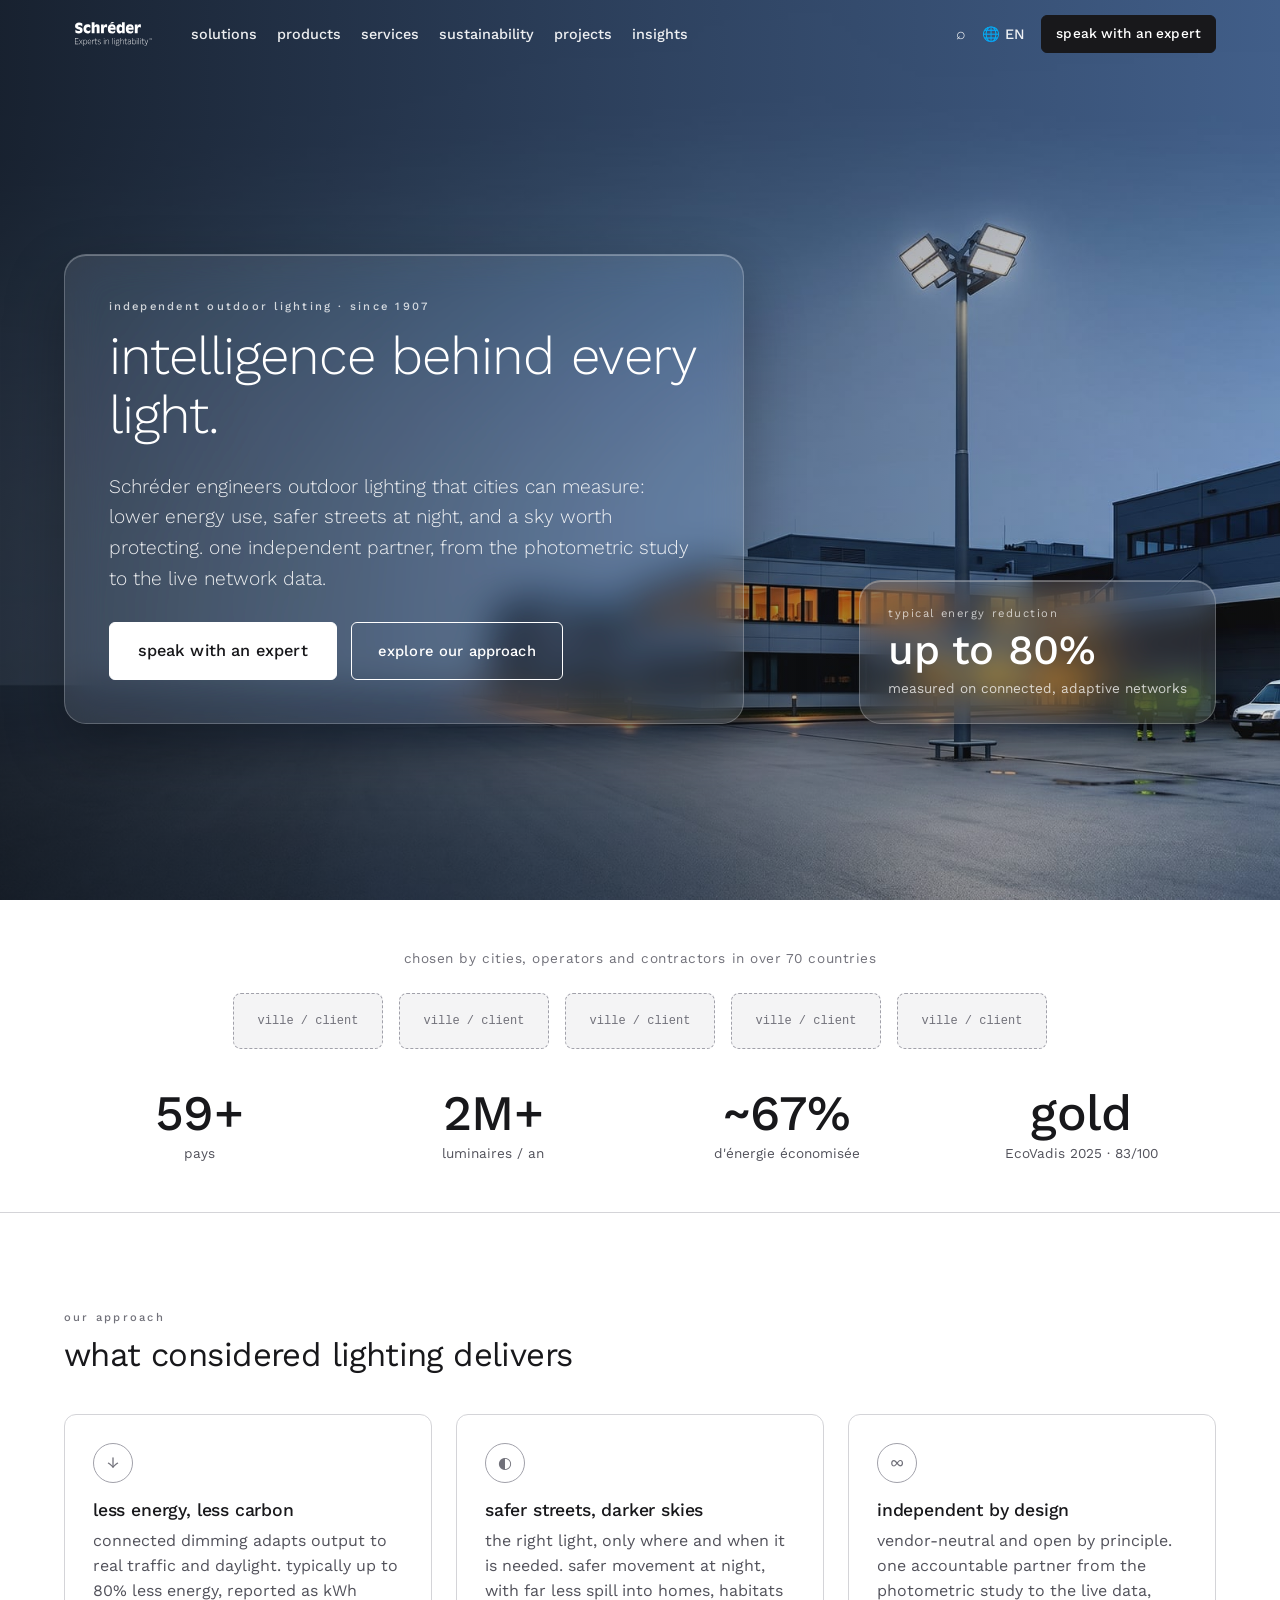
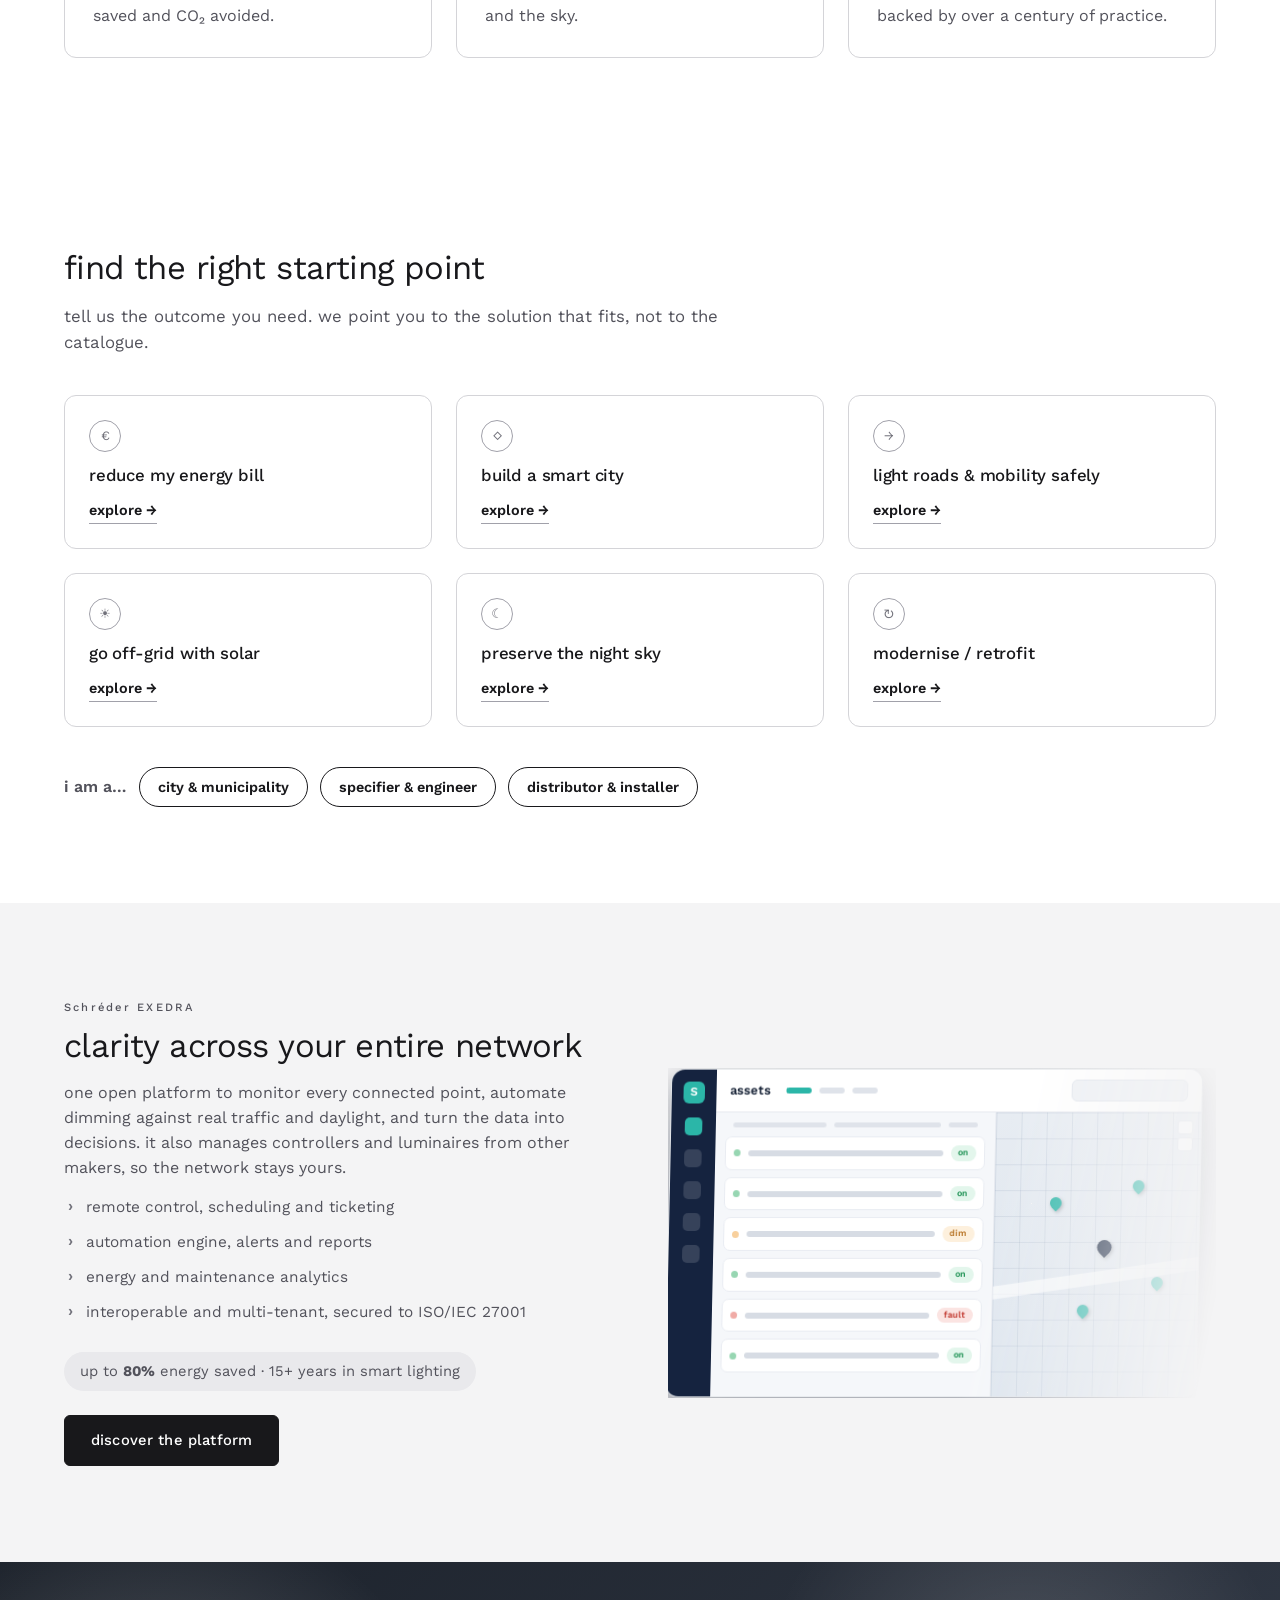
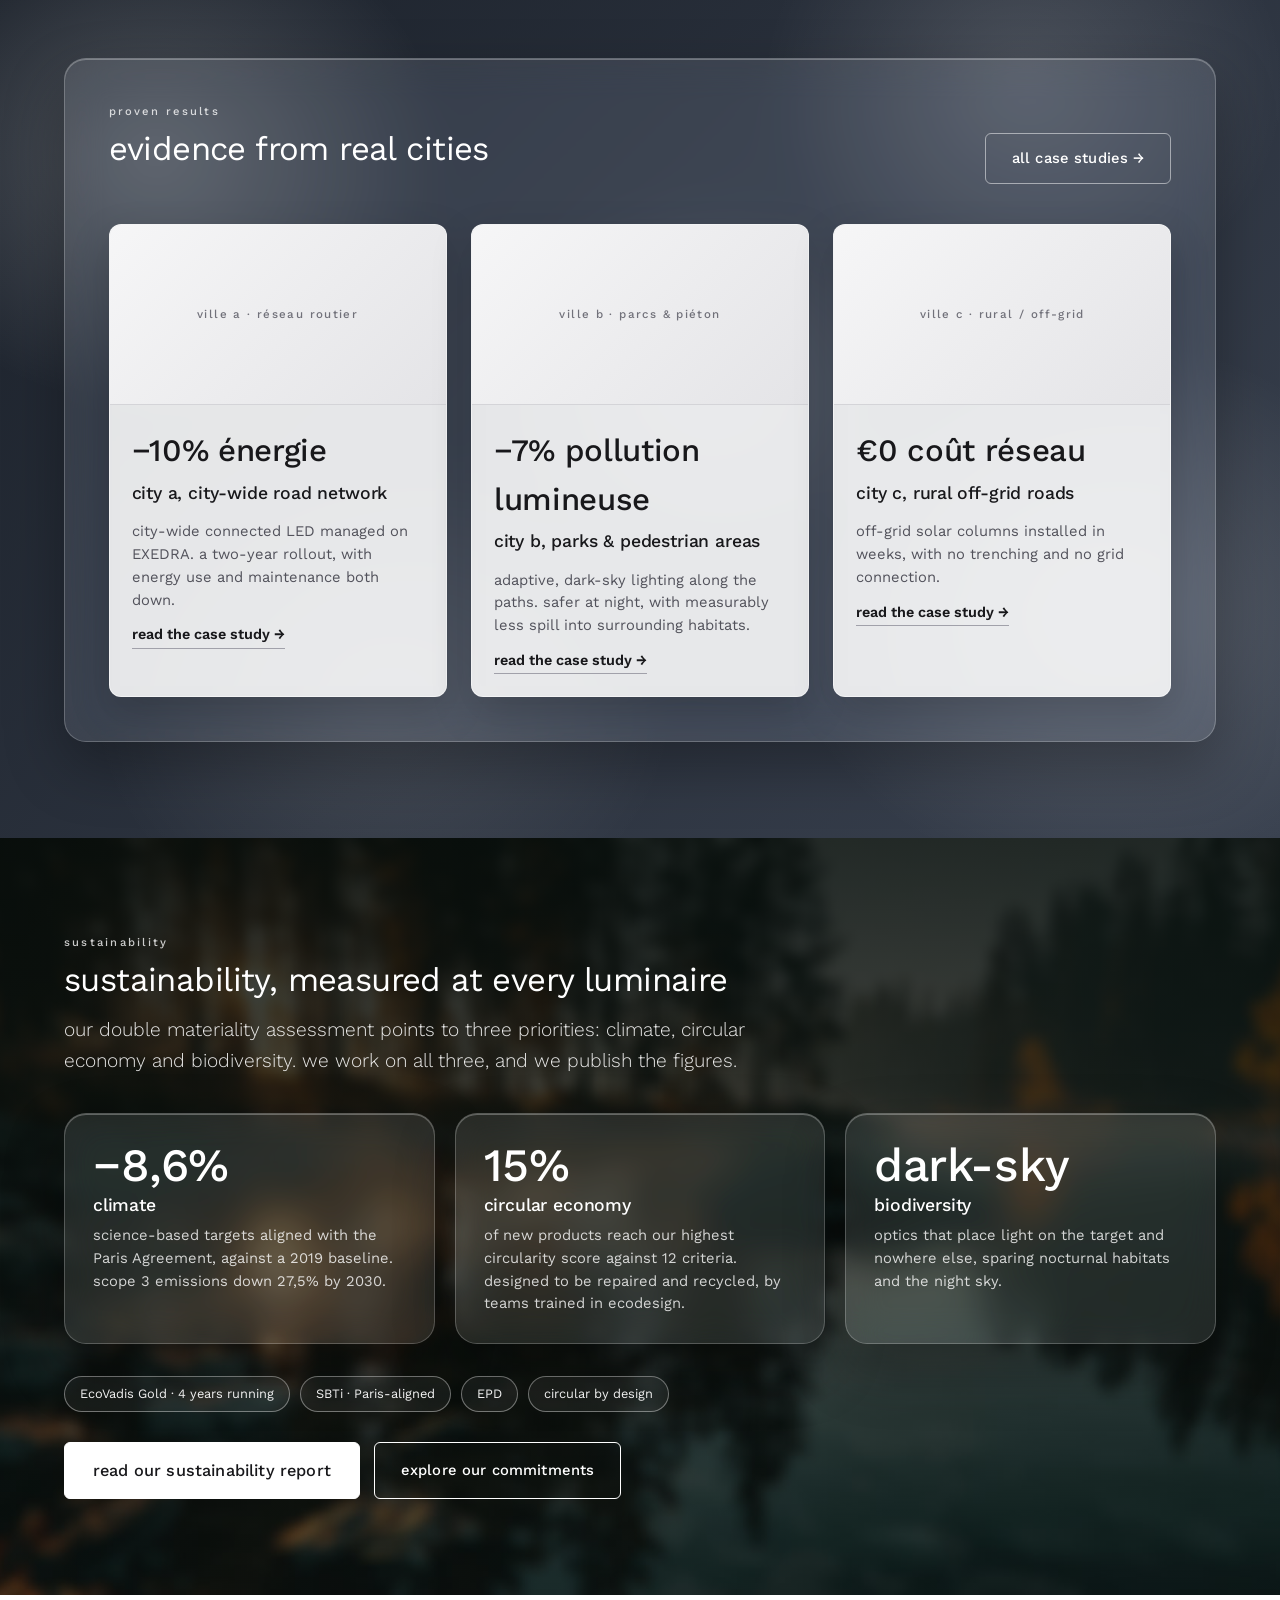
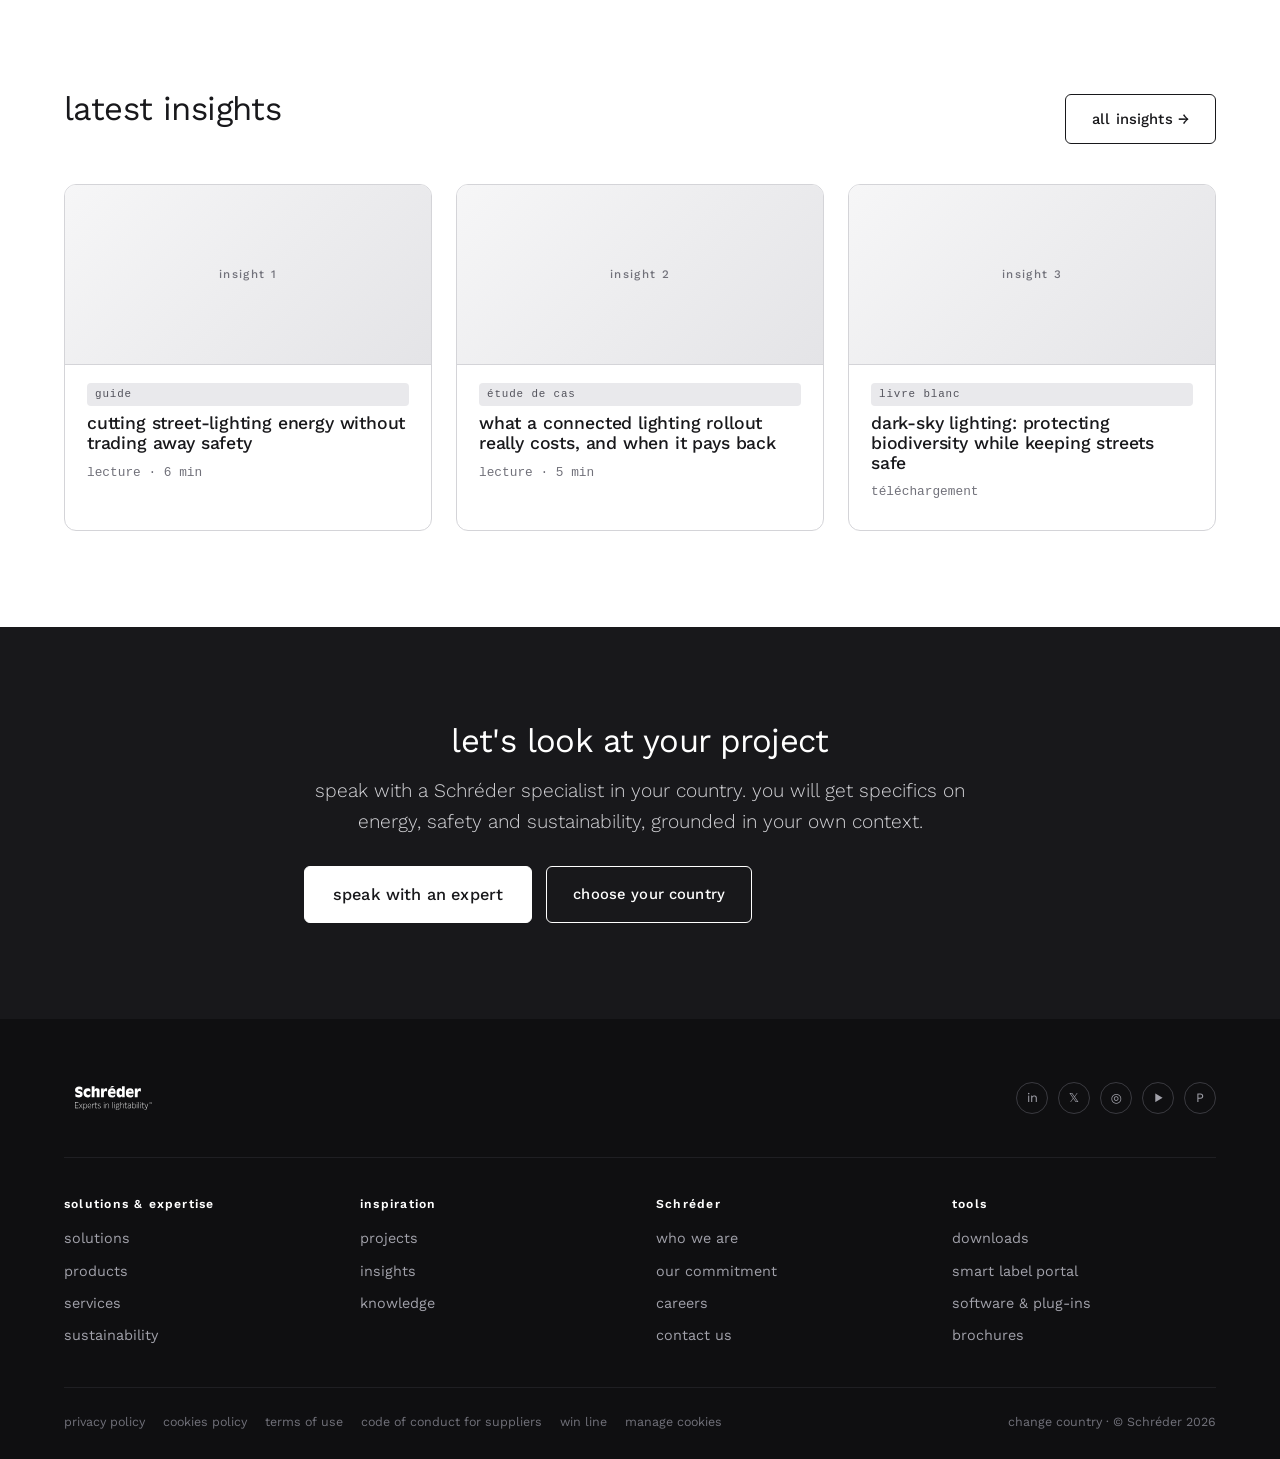
==== index.html @ 2fa73357 "EXEDRA mock: redesign to match the real interface (from the brochure) Schreder.com is network-blocke" ====
<!DOCTYPE html>
<html lang="en">
<head>
  <meta charset="UTF-8" />
  <meta name="viewport" content="width=device-width, initial-scale=1.0" />
  <title>Schréder</title>
  <meta name="description" content="Schréder : éclairage extérieur indépendant, mesurable et durable. Homepage (maquette)." />
  <link rel="preconnect" href="https://fonts.googleapis.com" />
  <link rel="preconnect" href="https://fonts.gstatic.com" crossorigin />
  <link href="https://fonts.googleapis.com/css2?family=Work+Sans:ital,wght@0,300;0,400;0,500;0,600;1,400&display=swap" rel="stylesheet" />
  <link rel="stylesheet" href="css/styles.css" />
</head>
<body data-version="v2">
  <a class="skip-link" href="#hero">aller au contenu</a>

  <!-- Header (transparent sur le hero, devient solide au scroll) -->
  <header class="site-header" id="header">
    <div class="container header__inner">
      <div class="logo">
        <strong>Schréder</strong>
        <span class="logo__tag">experts in lightability™</span>
      </div>
      <nav class="main-nav" aria-label="Navigation principale (placeholder)">
        <span class="nav-item">solutions</span>
        <span class="nav-item">products</span>
        <span class="nav-item">services</span>
        <span class="nav-item">sustainability</span>
        <span class="nav-item">projects</span>
        <span class="nav-item">insights</span>
      </nav>
      <div class="header__actions">
        <span class="icon-btn" title="Search">⌕</span>
        <span class="nav-item">🌐 EN</span>
        <button class="btn btn--sm btn--primary">speak with an expert</button>
      </div>
      <button class="burger" id="burger" aria-label="Menu" aria-expanded="false" aria-controls="mobileMenu">≡</button>
    </div>
  </header>

  <!-- Menu mobile volant (overlay glass) -->
  <div class="mobile-menu" id="mobileMenu" aria-hidden="true">
    <button class="mobile-menu__close" data-menu-close aria-label="Fermer">✕</button>
    <nav class="mobile-menu__nav" aria-label="Navigation mobile">
      <a data-menu-close href="#">solutions</a>
      <a data-menu-close href="#">products</a>
      <a data-menu-close href="#">services</a>
      <a data-menu-close href="#">sustainability</a>
      <a data-menu-close href="#">projects</a>
      <a data-menu-close href="#">insights</a>
    </nav>
    <div class="mobile-menu__actions">
      <button class="btn btn--primary btn--lg" data-menu-close>speak with an expert</button>
      <span class="mobile-menu__lang">🌐 EN · choose your country</span>
    </div>
  </div>

  <main>
    <!-- ============================================================= -->
    <!-- 01 · HERO · full height, photo plein cadre + verre            -->
    <!-- ============================================================= -->
    <section class="hero hero--photo section" id="hero">
      <div class="container hero__inner">
        <div class="hero__panel glass">
          <p class="eyebrow">independent outdoor lighting · since 1907</p>
          <h1>intelligence behind every light.</h1>
          <p class="lead">
            Schréder engineers outdoor lighting that cities can measure: lower energy use,
            safer streets at night, and a sky worth protecting. one independent partner,
            from the photometric study to the live network data.
          </p>
          <div class="btn-row">
            <button class="btn btn--primary btn--lg">speak with an expert</button>
            <button class="btn btn--ghost-light">explore our approach</button>
          </div>
        </div>
        <aside class="hero__card glass">
          <span class="hero__card-label">typical energy reduction</span>
          <span class="hero__card-num">up to 80%</span>
          <span class="hero__card-sub">measured on connected, adaptive networks</span>
        </aside>
      </div>
    </section>

    <!-- ============================================================= -->
    <!-- 02 · PROOF                                                     -->
    <!-- ============================================================= -->
    <section class="section proofbar">
      <div class="container">
        <p class="proofbar__intro">chosen by cities, operators and contractors in over 70 countries</p>
        <div class="proofbar__logos">
          <span class="ph-logo">ville / client</span>
          <span class="ph-logo">ville / client</span>
          <span class="ph-logo">ville / client</span>
          <span class="ph-logo">ville / client</span>
          <span class="ph-logo">ville / client</span>
        </div>
        <div class="proofbar__stats">
          <div class="kpi"><span class="kpi__num">70+</span><span class="kpi__label">pays</span></div>
          <div class="kpi"><span class="kpi__num">2M+</span><span class="kpi__label">luminaires / an</span></div>
          <div class="kpi"><span class="kpi__num">~80%</span><span class="kpi__label">d'énergie économisée</span></div>
          <div class="kpi"><span class="kpi__num">gold</span><span class="kpi__label">EcoVadis 2025 · 83/100</span></div>
        </div>
      </div>
    </section>

    <!-- ============================================================= -->
    <!-- 03 · OUR APPROACH · bénéfices (ton Sage)                       -->
    <!-- ============================================================= -->
    <section class="section valueprops">
      <div class="container">
        <div class="section-head">
          <p class="eyebrow">our approach</p>
          <h2>what considered lighting delivers</h2>
        </div>
        <div class="cards cards--3">
          <article class="vp">
            <div class="vp__icon ph-icon">↓</div>
            <h3>less energy, less carbon</h3>
            <p>connected dimming adapts output to real traffic and daylight. typically up to
              80% less energy, reported as kWh saved and CO₂ avoided.</p>
          </article>
          <article class="vp">
            <div class="vp__icon ph-icon">◐</div>
            <h3>safer streets, darker skies</h3>
            <p>the right light, only where and when it is needed. safer movement at night,
              with far less spill into homes, habitats and the sky.</p>
          </article>
          <article class="vp">
            <div class="vp__icon ph-icon">∞</div>
            <h3>independent by design</h3>
            <p>vendor-neutral and open by principle. one accountable partner from the
              photometric study to the live data, backed by over a century of practice.</p>
          </article>
        </div>
      </div>
    </section>

    <!-- ============================================================= -->
    <!-- 04 · FIND YOUR WAY · besoin + audience                         -->
    <!-- ============================================================= -->
    <section class="section needs">
      <div class="container">
        <div class="section-head">
          <h2>find the right starting point</h2>
          <p class="section-head__sub">tell us the outcome you need. we point you to the solution that fits, not to the catalogue.</p>
        </div>
        <div class="cards cards--grid">
          <a class="need"><span class="need__ico ph-icon ph-icon--sm">€</span><h3>reduce my energy bill</h3><span class="link">explore →</span></a>
          <a class="need"><span class="need__ico ph-icon ph-icon--sm">◇</span><h3>build a smart city</h3><span class="link">explore →</span></a>
          <a class="need"><span class="need__ico ph-icon ph-icon--sm">→</span><h3>light roads &amp; mobility safely</h3><span class="link">explore →</span></a>
          <a class="need"><span class="need__ico ph-icon ph-icon--sm">☀</span><h3>go off-grid with solar</h3><span class="link">explore →</span></a>
          <a class="need"><span class="need__ico ph-icon ph-icon--sm">☾</span><h3>preserve the night sky</h3><span class="link">explore →</span></a>
          <a class="need"><span class="need__ico ph-icon ph-icon--sm">↻</span><h3>modernise / retrofit</h3><span class="link">explore →</span></a>
        </div>
        <div class="audience">
          <span class="audience__label">i am a…</span>
          <a class="chip">city &amp; municipality</a>
          <a class="chip">specifier &amp; engineer</a>
          <a class="chip">distributor &amp; installer</a>
        </div>
      </div>
    </section>

    <!-- ============================================================= -->
    <!-- 05 · PLATFORM · EXEDRA (ton Sage)                              -->
    <!-- ============================================================= -->
    <section class="section feature feature--reverse">
      <div class="container feature__grid">
        <div class="feature__copy">
          <p class="eyebrow">Schréder EXEDRA</p>
          <h2>clarity across your entire network</h2>
          <p>
            one open platform to monitor every connected point, automate dimming against real
            traffic and daylight, and turn the data into decisions. it also manages controllers
            and luminaires from other makers, so the network stays yours.
          </p>
          <ul class="feature-list">
            <li>remote control, scheduling and ticketing</li>
            <li>automation engine, alerts and reports</li>
            <li>energy and maintenance analytics</li>
            <li>interoperable and multi-tenant, secured to ISO/IEC 27001</li>
          </ul>
          <p class="metric-chip">up to <strong>80%</strong> energy saved · 15+ years in smart lighting</p>
          <button class="btn btn--primary">discover the platform</button>
        </div>

        <div class="feature__media exedra-stage">
          <div class="exedra-mock" aria-hidden="true">
            <div class="exedra-ui">
              <aside class="exedra-rail">
                <span class="exedra-rail__logo">S</span>
                <span class="exedra-rail__ico is-active"></span>
                <span class="exedra-rail__ico"></span>
                <span class="exedra-rail__ico"></span>
                <span class="exedra-rail__ico"></span>
                <span class="exedra-rail__ico"></span>
              </aside>
              <div class="exedra-main">
                <div class="exedra-top">
                  <span class="exedra-top__title">assets</span>
                  <span class="exedra-top__tabs"><i class="is-on"></i><i></i><i></i></span>
                  <span class="exedra-top__search"></span>
                </div>
                <div class="exedra-cols">
                  <div class="exedra-list">
                    <div class="exedra-lh"><span></span><span></span><span></span></div>
                    <div class="exedra-li"><span class="dot dot--ok"></span><span class="nm"></span><span class="bdg bdg--ok">on</span></div>
                    <div class="exedra-li"><span class="dot dot--ok"></span><span class="nm"></span><span class="bdg bdg--ok">on</span></div>
                    <div class="exedra-li"><span class="dot dot--warn"></span><span class="nm"></span><span class="bdg bdg--warn">dim</span></div>
                    <div class="exedra-li"><span class="dot dot--ok"></span><span class="nm"></span><span class="bdg bdg--ok">on</span></div>
                    <div class="exedra-li"><span class="dot dot--off"></span><span class="nm"></span><span class="bdg bdg--off">fault</span></div>
                    <div class="exedra-li"><span class="dot dot--ok"></span><span class="nm"></span><span class="bdg bdg--ok">on</span></div>
                  </div>
                  <div class="exedra-map">
                    <span class="pin" style="left:30%;top:34%"></span>
                    <span class="pin pin--sel" style="left:54%;top:50%"></span>
                    <span class="pin" style="left:70%;top:28%"></span>
                    <span class="pin" style="left:44%;top:72%"></span>
                    <span class="pin" style="left:80%;top:62%"></span>
                    <span class="exedra-map__ctrl"><i></i><i></i></span>
                  </div>
                </div>
              </div>
            </div>
          </div>
        </div>
      </div>
    </section>

    <!-- ============================================================= -->
    <!-- 06 · PROVEN RESULTS · panneau verre sur photo                  -->
    <!-- ============================================================= -->
    <section class="section cases cases--glass scene-bg">
      <div class="container">
        <div class="glass cases__panel">
          <div class="section-head section-head--row">
            <div>
              <p class="eyebrow">proven results</p>
              <h2>evidence from real cities</h2>
            </div>
            <button class="btn btn--ghost">all case studies →</button>
          </div>
          <div class="cards cards--3">
            <a class="case glass--card">
              <div class="ph case__media" data-label="ville a · réseau routier"></div>
              <div class="case__body">
                <span class="case__metric">−62% énergie</span>
                <h3>city a, city-wide road network</h3>
                <p>city-wide connected LED managed on EXEDRA. a two-year rollout, with energy
                  use and maintenance both down.</p>
                <span class="link">read the case study →</span>
              </div>
            </a>
            <a class="case glass--card">
              <div class="ph case__media" data-label="ville b · parcs & piéton"></div>
              <div class="case__body">
                <span class="case__metric">−40% pollution lumineuse</span>
                <h3>city b, parks &amp; pedestrian areas</h3>
                <p>adaptive, dark-sky lighting along the paths. safer at night, with
                  measurably less spill into surrounding habitats.</p>
                <span class="link">read the case study →</span>
              </div>
            </a>
            <a class="case glass--card">
              <div class="ph case__media" data-label="ville c · rural / off-grid"></div>
              <div class="case__body">
                <span class="case__metric">€0 coût réseau</span>
                <h3>city c, rural off-grid roads</h3>
                <p>off-grid solar columns installed in weeks, with no trenching and no grid
                  connection.</p>
                <span class="link">read the case study →</span>
              </div>
            </a>
          </div>
        </div>
      </div>
    </section>

    <!-- ============================================================= -->
    <!-- 07 · SUSTAINABILITY · immersif sombre + verre                  -->
    <!-- ============================================================= -->
    <section class="section sustainability sustainability--glass">
      <div class="container">
        <div class="sustainability__head">
            <p class="eyebrow">sustainability</p>
            <h2>sustainability, measured at every luminaire</h2>
            <p class="lead">
              our double materiality assessment points to three priorities: climate, circular
              economy and biodiversity. we work on all three, and we publish the figures.
            </p>
          </div>

          <div class="sustainability__pillars">
            <article class="glass sus-pillar">
              <span class="sus-pillar__metric">−52,5%</span>
              <h3>climate</h3>
              <p>science-based targets aligned with the Paris Agreement, against a 2019
                baseline. scope 3 emissions down 27,5% by 2030.</p>
            </article>
            <article class="glass sus-pillar">
              <span class="sus-pillar__metric">90%</span>
              <h3>circular economy</h3>
              <p>of new products reach our highest circularity score against 12 criteria.
                designed to be repaired and recycled, by teams trained in ecodesign.</p>
            </article>
            <article class="glass sus-pillar">
              <span class="sus-pillar__metric">dark-sky</span>
              <h3>biodiversity</h3>
              <p>optics that place light on the target and nowhere else, sparing nocturnal
                habitats and the night sky.</p>
            </article>
          </div>

          <div class="sustainability__proof">
            <span class="badge">EcoVadis Gold · 4 years running</span>
            <span class="badge">SBTi · Paris-aligned</span>
            <span class="badge">EPD</span>
            <span class="badge">circular by design</span>
          </div>

          <div class="btn-row">
            <button class="btn btn--primary btn--lg">read our sustainability report</button>
            <button class="btn btn--ghost-light">explore our commitments</button>
          </div>
      </div>
    </section>

    <!-- ============================================================= -->
    <!-- 08 · INSIGHTS                                                  -->
    <!-- ============================================================= -->
    <section class="section insights">
      <div class="container">
        <div class="section-head section-head--row">
          <h2>latest insights</h2>
          <button class="btn btn--ghost">all insights →</button>
        </div>
        <div class="cards cards--3">
          <a class="article">
            <div class="ph article__media" data-label="insight 1"></div>
            <span class="tag">guide</span>
            <h3>cutting street-lighting energy without trading away safety</h3>
            <p class="article__meta">lecture · 6 min</p>
          </a>
          <a class="article">
            <div class="ph article__media" data-label="insight 2"></div>
            <span class="tag">étude de cas</span>
            <h3>what a connected lighting rollout really costs, and when it pays back</h3>
            <p class="article__meta">lecture · 5 min</p>
          </a>
          <a class="article">
            <div class="ph article__media" data-label="insight 3"></div>
            <span class="tag">livre blanc</span>
            <h3>dark-sky lighting: protecting biodiversity while keeping streets safe</h3>
            <p class="article__meta">téléchargement</p>
          </a>
        </div>
      </div>
    </section>

    <!-- ============================================================= -->
    <!-- 09 · FINAL CTA                                                 -->
    <!-- ============================================================= -->
    <section class="section cta">
      <div class="container cta__inner">
        <h2>let's look at your project</h2>
        <p class="lead">speak with a Schréder specialist in your country. you will get specifics
          on energy, safety and sustainability, grounded in your own context.</p>
        <div class="btn-row btn-row--center">
          <button class="btn btn--primary btn--lg">speak with an expert</button>
          <button class="btn btn--ghost-light">choose your country</button>
        </div>
      </div>
    </section>
  </main>

  <!-- Footer -->
  <footer class="site-footer">
    <div class="container">
      <div class="footer__top">
        <div class="logo logo--invert">
          <strong>Schréder</strong>
          <span class="logo__tag">experts in lightability™</span>
        </div>
        <ul class="footer__social" aria-label="Réseaux sociaux">
          <li class="ph-icon ph-icon--sm ph-icon--invert">in</li>
          <li class="ph-icon ph-icon--sm ph-icon--invert">𝕏</li>
          <li class="ph-icon ph-icon--sm ph-icon--invert">◎</li>
          <li class="ph-icon ph-icon--sm ph-icon--invert">▶</li>
          <li class="ph-icon ph-icon--sm ph-icon--invert">P</li>
        </ul>
      </div>
      <div class="footer__grid">
        <nav class="footer__col"><h4>solutions &amp; expertise</h4><span>solutions</span><span>products</span><span>services</span><span>sustainability</span></nav>
        <nav class="footer__col"><h4>inspiration</h4><span>projects</span><span>insights</span><span>knowledge</span></nav>
        <nav class="footer__col"><h4>Schréder</h4><span>who we are</span><span>our commitment</span><span>careers</span><span>contact us</span></nav>
        <nav class="footer__col"><h4>tools</h4><span>downloads</span><span>smart label portal</span><span>software &amp; plug-ins</span><span>brochures</span></nav>
      </div>
      <div class="footer__legal">
        <span>privacy policy</span><span>cookies policy</span><span>terms of use</span>
        <span>code of conduct for suppliers</span><span>win line</span><span>manage cookies</span>
        <span class="footer__copy">change country · © Schréder 2026</span>
      </div>
    </div>
  </footer>

  <script src="js/main.js"></script>
</body>
</html>
---- css/styles.css ----
/* =============================================================
   Schréder — Homepage wireframe
   Même contenu que la page réelle, présentation modernisée.
   Mid-fidelity, monochrome : structure d'abord, design ensuite.
   ============================================================= */

:root {
  --bg: #ffffff;
  --surface: #f4f4f5;
  --surface-2: #e9e9ec;
  --line: #d4d4d8;
  --line-strong: #a1a1aa;
  --ink: #18181b;
  --ink-2: #52525b;
  --ink-3: #71717a;
  --accent: #3f4756;

  --radius: 12px;
  --radius-sm: 6px;
  --container: 1200px;
  --gap: 24px;
  --section-y: 96px;

  --font: "Work Sans", system-ui, -apple-system, "Segoe UI", Roboto, Helvetica, Arial, sans-serif;
  --mono: ui-monospace, SFMono-Regular, "SF Mono", Menlo, Consolas, monospace;
}

* { box-sizing: border-box; }
html { scroll-behavior: smooth; }
body {
  margin: 0; font-family: var(--font); color: var(--ink); background: var(--bg);
  line-height: 1.55; -webkit-font-smoothing: antialiased;
}
img { max-width: 100%; display: block; }

.container { width: 100%; max-width: var(--container); margin-inline: auto; padding-inline: 24px; }

.skip-link { position: absolute; left: -999px; top: 0; background: var(--ink); color: #fff; padding: 10px 16px; z-index: 100; }
.skip-link:focus { left: 8px; top: 8px; }

/* ---------- Typographie ---------- */
h1, h2, h3, h4 { line-height: 1.12; margin: 0 0 .5em; letter-spacing: -.018em; }
h1 { font-size: clamp(2.1rem, 4.4vw, 3.3rem); font-weight: 300; }
h2 { font-size: clamp(1.45rem, 2.6vw, 2.05rem); font-weight: 400; }
h3 { font-size: 1.1rem; font-weight: 500; letter-spacing: -.01em; }
h4 { font-size: .76rem; font-weight: 600; letter-spacing: .1em; }
p { margin: 0 0 1em; }

.eyebrow { font-weight: 500; letter-spacing: .2em; font-size: .7rem; color: var(--ink-3); margin: 0 0 1em; }
.lead { font-size: clamp(1.05rem, 1.5vw, 1.22rem); font-weight: 300; line-height: 1.6; color: var(--ink-2); max-width: 58ch; }
.link { font-weight: 600; font-size: .9rem; color: var(--ink); border-bottom: 1px solid var(--line-strong); padding-bottom: 2px; align-self: flex-start; }

/* ---------- Boutons ---------- */
.btn { font: inherit; font-weight: 500; font-size: .92rem; letter-spacing: .01em; padding: 13px 26px; border-radius: var(--radius-sm); border: 1px solid var(--ink); background: transparent; color: var(--ink); cursor: pointer; transition: transform .12s ease, background .12s ease, color .12s ease, border-color .12s ease; }
.btn:hover { transform: translateY(-1px); }
.btn--primary { background: var(--ink); color: #fff; }
.btn--primary:hover { background: var(--accent); border-color: var(--accent); }
.btn--ghost:hover { background: var(--surface-2); }
.btn--ghost-light { color: #fff; border-color: #fff; }
.btn--ghost-light:hover { background: rgba(255,255,255,.15); }
.btn--sm { padding: 7px 14px; font-size: .85rem; }
.btn-row { display: flex; flex-wrap: wrap; gap: 14px; margin-top: 28px; }

/* ---------- Placeholders wireframe ---------- */
.ph {
  position: relative; border: 1px solid var(--line); border-radius: var(--radius);
  background: linear-gradient(135deg, #f6f6f7 0%, #ececee 55%, #e4e4e7 100%);
  display: grid; place-items: center; min-height: 180px; overflow: hidden;
}
.ph[data-label]::after {
  content: attr(data-label); text-align: center;
  font-size: .72rem; font-weight: 500; letter-spacing: .12em; color: var(--ink-3);
  max-width: 80%; padding: 0 10px;
}
.ph--tall { width: 100%; min-height: 380px; aspect-ratio: 4 / 3; }

.ph-text { font-family: var(--mono); color: var(--ink-3); border: 1px dashed var(--line-strong); border-radius: 4px; padding: 2px 10px; display: inline-block; font-size: .8rem; }
.ph-icon { width: 40px; height: 40px; display: grid; place-items: center; border: 1.5px solid var(--line-strong); border-radius: 50%; color: var(--ink-3); font-size: 1rem; }
.ph-icon--sm { width: 32px; height: 32px; font-size: .8rem; }
.ph-icon--invert { border-color: #3a3a40; color: #a1a1aa; }

/* ---------- Sections + annotations ---------- */
.section { padding-block: var(--section-y); position: relative; }
.section[data-tag]::before {
  content: attr(data-tag); position: absolute; top: 10px; left: 12px; font-family: var(--mono); font-size: .68rem;
  letter-spacing: .08em; color: var(--ink-3); background: var(--surface-2); border: 1px solid var(--line);
  border-radius: 4px; padding: 2px 8px; z-index: 5;
}
body.no-annotations .section[data-tag]::before,
body.no-annotations .site-footer[data-tag]::before,
body.no-annotations .header__note { display: none; }

.section-head { max-width: 720px; margin-bottom: 40px; }
.section-head__sub { color: var(--ink-2); font-size: 1.05rem; }
.section-head--row { display: flex; align-items: flex-end; justify-content: space-between; gap: 24px; max-width: none; }

/* ---------- Dots (carousels) ---------- */
.dots { display: flex; gap: 8px; margin-top: 24px; }
.dots--center { justify-content: center; margin-top: 36px; }
.dot { width: 8px; height: 8px; border-radius: 50%; background: var(--line-strong); opacity: .5; }
.dot--on { opacity: 1; background: var(--ink); }

/* =============================================================
   Barre pays
   ============================================================= */
.utilbar { background: var(--ink); color: #fff; font-size: .82rem; }
.utilbar__inner { display: flex; align-items: center; gap: 14px; min-height: 40px; }
.utilbar .select { color: #d4d4d8; border-color: #3a3a40; }
.utilbar__close { margin-left: auto; background: none; border: none; color: #d4d4d8; font-size: 1rem; cursor: pointer; }
.utilbar.is-hidden { display: none; }

/* =============================================================
   Header (placeholder)
   ============================================================= */
.site-header { position: sticky; top: 0; z-index: 40; background: var(--bg); border-bottom: 1px solid var(--line); }
.header__inner { display: flex; align-items: center; gap: 28px; height: 68px; }
.logo { line-height: 1.1; }
.logo__img { display: none; height: 46px; width: auto; }
.logo.has-logo-img .logo__img { display: block; }
.logo.has-logo-img strong, .logo.has-logo-img .logo__tag { display: none; }
.logo strong { font-size: 1.25rem; letter-spacing: -.02em; display: block; }
.logo__tag { font-size: .62rem; color: var(--ink-3); letter-spacing: .02em; }
.main-nav { display: flex; gap: 20px; }
.nav-item { color: var(--ink-2); font-size: .9rem; font-weight: 500; cursor: default; white-space: nowrap; }
.header__actions { margin-left: auto; display: flex; align-items: center; gap: 16px; }
.icon-btn { color: var(--ink-2); cursor: default; font-size: 1rem; }
.burger { display: none; font-size: 1.5rem; background: none; border: none; cursor: pointer; }
.header__note { margin: 0; text-align: center; font-family: var(--mono); font-size: .68rem; color: var(--ink-3); background: var(--surface); border-top: 1px dashed var(--line); padding: 4px; }

/* =============================================================
   01 · Hero (média plein cadre + overlay)
   ============================================================= */
.hero { padding: 0; position: relative; isolation: isolate; }
.hero__media { border: none; border-radius: 0; min-height: 560px; height: 64vh; }
.hero__overlay {
  position: absolute; inset: 0; display: flex; align-items: center;
  background: linear-gradient(90deg, rgba(15,15,17,.72) 0%, rgba(15,15,17,.35) 55%, transparent 100%);
}
.hero__content { color: #fff; max-width: 720px; }
.hero__content .eyebrow { color: #d4d4d8; }
.hero__content h1 { margin-bottom: .25em; }
.hero__content .lead { color: #e4e4e7; font-size: 1.25rem; }
.hero__social { position: absolute; left: 24px; bottom: 24px; list-style: none; margin: 0; padding: 0; display: flex; flex-direction: column; gap: 10px; }
.hero__social .ph-icon { background: rgba(255,255,255,.08); border-color: rgba(255,255,255,.4); color: #fff; }
.hero .section[data-tag]::before { color: #fff; }

/* =============================================================
   02 · In the Spotlight
   ============================================================= */
.spotlight { background: var(--surface); }
.spotlight__title { margin-bottom: 36px; }
.spotlight__grid { display: grid; grid-template-columns: 1fr 1fr; gap: 40px; align-items: stretch; }

.promo { display: flex; flex-direction: column; border: 1px solid var(--line); border-radius: var(--radius); overflow: hidden; background: var(--bg); }
.promo__media { flex: 1; min-height: 280px; border: none; border-radius: 0; }
.promo__badge { position: absolute; top: 22px; left: 22px; background: rgba(15,15,17,.82); color: #fff; padding: 14px 16px; border-radius: 8px; font-size: 1.1rem; line-height: 1.25; z-index: 2; }
.promo__powered { display: block; font-size: .62rem; letter-spacing: .04em; color: #a1a1aa; margin-top: 8px; }
.promo__copy { padding: 22px; }
.promo__copy p { margin: 0; font-size: 1.05rem; color: var(--ink-2); }

.feature-news { display: flex; flex-direction: column; justify-content: center; background: var(--bg); border: 1px solid var(--line); border-radius: var(--radius); padding: 36px; }
.feature-news h3 { font-size: 1.5rem; }
.feature-news p { color: var(--ink-2); }

/* =============================================================
   Cartes génériques + 03 · What's New
   ============================================================= */
.cards { display: grid; gap: var(--gap); }
.cards--3 { grid-template-columns: repeat(3, 1fr); }
.cards--grid { grid-template-columns: repeat(3, 1fr); }

.article {
  display: flex; flex-direction: column; border: 1px solid var(--line); border-radius: var(--radius);
  overflow: hidden; background: var(--bg); text-decoration: none; color: inherit; padding-bottom: 22px;
  transition: transform .14s ease, box-shadow .14s ease; cursor: pointer;
}
.article:hover { transform: translateY(-3px); box-shadow: 0 10px 28px rgba(0,0,0,.07); }
.article__media { min-height: 180px; border: none; border-bottom: 1px solid var(--line); border-radius: 0; margin-bottom: 18px; }
.article__meta { margin: 0 22px 6px; color: var(--ink-3); font-size: .8rem; font-family: var(--mono); }
.article h3 { margin: 0 22px .5em; }
.article__body { margin: 0 22px 16px; color: var(--ink-2); font-size: .92rem; }
.article .link { margin: 0 22px; }

/* =============================================================
   04 & 06 · Feature bands (alternées)
   ============================================================= */
.feature__grid { display: grid; grid-template-columns: 1fr 1fr; gap: 56px; align-items: center; }
.feature__copy h2 { margin-bottom: .5em; }
.feature__copy p { color: var(--ink-2); }
.feature--reverse { background: var(--surface); }

/* =============================================================
   05 · Portfolio (rangée scrollable)
   ============================================================= */
.portfolio__scroller { overflow-x: auto; scroll-behavior: smooth; scrollbar-width: none; padding-block: 4px; }
.portfolio__scroller::-webkit-scrollbar { display: none; }
.portfolio__row { display: flex; gap: var(--gap); }
.pf-card {
  flex: 0 0 280px; display: flex; flex-direction: column; border: 1px solid var(--line);
  border-radius: var(--radius); overflow: hidden; background: var(--bg); padding-bottom: 22px;
  transition: transform .14s ease, box-shadow .14s ease;
}
.pf-card:hover { transform: translateY(-3px); box-shadow: 0 10px 28px rgba(0,0,0,.07); }
.pf-card__media { min-height: 170px; border: none; border-bottom: 1px solid var(--line); border-radius: 0; margin-bottom: 18px; }
.pf-card h3 { margin: 0 22px .4em; }
.pf-card p { margin: 0 22px 14px; color: var(--ink-2); font-size: .9rem; }
.pf-card .link { margin: 0 22px; }
.pf-card--active { background: var(--ink); border-color: var(--ink); color: #fff; }
.pf-card--active p { color: #d4d4d8; }
.pf-card--active .link { color: #fff; border-color: #71717a; }

.portfolio__nav { display: flex; gap: 12px; justify-content: center; margin-top: 32px; }
.round-btn { width: 44px; height: 44px; border-radius: 50%; border: 1.5px solid var(--ink); background: var(--bg); font-size: 1.4rem; line-height: 1; cursor: pointer; transition: background .12s ease, color .12s ease; }
.round-btn:hover { background: var(--ink); color: #fff; }

/* =============================================================
   07 · Connect with your local contact
   ============================================================= */
.localcontact { background: var(--accent); color: #fff; text-align: center; }
.localcontact__inner { max-width: 720px; margin-inline: auto; }
.localcontact .lead { color: #e4e7ec; margin-inline: auto; }
.localcontact .btn--primary { background: #fff; color: var(--accent); border-color: #fff; }
.localcontact .btn--primary:hover { background: #f0f0f0; }
.localcontact .section[data-tag]::before { color: #fff; }

/* =============================================================
   Footer
   ============================================================= */
.site-footer { background: #0f0f11; color: #d4d4d8; padding-block: 56px 28px; position: relative; }
.site-footer[data-tag]::before {
  content: attr(data-tag); position: absolute; top: 10px; left: 12px; font-family: var(--mono); font-size: .68rem;
  color: var(--ink-3); background: #1b1b1f; border: 1px solid #2a2a2f; border-radius: 4px; padding: 2px 8px;
}
.footer__top { display: flex; align-items: center; justify-content: space-between; gap: 24px; padding-bottom: 36px; border-bottom: 1px solid #1f1f23; flex-wrap: wrap; }
.footer__social { list-style: none; display: flex; gap: 10px; margin: 0; padding: 0; }
.footer__grid { display: grid; grid-template-columns: repeat(4, 1fr); gap: 32px; padding-block: 40px; }
.footer__col { display: flex; flex-direction: column; gap: 10px; }
.footer__col h4 { color: #fff; margin-bottom: 6px; }
.footer__col span { color: #a1a1aa; font-size: .9rem; cursor: default; }
.logo--invert strong { color: #fff; }
.logo--invert .logo__tag { color: #71717a; }
.footer__legal { display: flex; flex-wrap: wrap; gap: 8px 18px; padding-top: 24px; border-top: 1px solid #1f1f23; font-size: .78rem; color: #71717a; }
.footer__copy { margin-left: auto; }

/* =============================================================
   Toggle annotations
   ============================================================= */
.wf-toggle { position: fixed; bottom: 18px; right: 18px; z-index: 60; font-family: var(--mono); font-size: .75rem; background: var(--ink); color: #fff; border: none; border-radius: 999px; padding: 10px 16px; cursor: pointer; box-shadow: 0 6px 20px rgba(0,0,0,.25); }

/* =============================================================
   Responsive
   ============================================================= */
@media (max-width: 980px) {
  :root { --section-y: 60px; }
  .spotlight__grid, .feature__grid { grid-template-columns: 1fr; gap: 32px; }
  .feature--reverse .feature__media { order: -1; }
  .feature__media.ph--tall { aspect-ratio: 16 / 9; min-height: 240px; }
  .cards--3 { grid-template-columns: 1fr; }
  .main-nav, .header__actions .nav-item { display: none; }
  .header__actions { margin-left: auto; }
  .burger { display: block; }
  .footer__grid { grid-template-columns: 1fr 1fr; }
  .hero__media { height: 70vh; min-height: 460px; }
}
@media (max-width: 620px) {
  .footer__grid { grid-template-columns: 1fr; }
  .utilbar__inner { flex-wrap: wrap; gap: 8px; min-height: 0; padding-block: 8px; }
  .footer__copy { margin-left: 0; }
  .hero__social { flex-direction: row; }
}
@media (prefers-reduced-motion: reduce) {
  * { scroll-behavior: auto !important; transition: none !important; }
}

/* =============================================================
   V2 — composants marketing
   ============================================================= */
.btn--lg { padding: 15px 28px; font-size: 1.02rem; }

/* Notes de rationale (visibles quand annotations ON) */
.wf-note {
  font-family: var(--mono); font-size: .72rem; line-height: 1.4; color: #2563eb;
  background: #eff4ff; border-left: 3px solid #2563eb; border-radius: 4px;
  padding: 8px 12px; margin: 14px 0 0; max-width: 70ch;
}
.wf-note--onhero {
  position: absolute; left: 24px; right: 24px; bottom: 16px; margin: 0;
  background: rgba(37,99,235,.9); color: #fff; border-left-color: #fff; z-index: 6; max-width: none;
}
body.no-annotations .wf-note { display: none; }

/* Hero — microcopie de preuve */
.hero__proof { margin-top: 22px; color: #d4d4d8; font-size: .9rem; }

/* 02 · Proof bar */
.proofbar { padding-block: 48px; border-bottom: 1px solid var(--line); }
.proofbar__intro { text-align: center; color: var(--ink-3); font-size: .85rem; letter-spacing: .04em; margin-bottom: 24px; }
.proofbar__logos { display: flex; flex-wrap: wrap; justify-content: center; gap: 16px; margin-bottom: 40px; }
.ph-logo { display: grid; place-items: center; min-width: 150px; height: 56px; background: var(--surface); border: 1px dashed var(--line-strong); border-radius: 8px; color: var(--ink-3); font-family: var(--mono); font-size: .75rem; }
.proofbar__stats { display: grid; grid-template-columns: repeat(4, 1fr); gap: 24px; }

/* KPI */
.kpi { display: flex; flex-direction: column; align-items: center; text-align: center; gap: 4px; }
.kpi__num { font-size: clamp(1.8rem, 3.5vw, 2.6rem); font-weight: 800; line-height: 1; }
.kpi__label { font-size: .85rem; color: var(--ink-2); }
.kpi--invert .kpi__label { color: #d3d8e0; }

/* 03 · Value props */
.vp { background: var(--bg); border: 1px solid var(--line); border-radius: var(--radius); padding: 28px; }
.vp__icon { margin-bottom: 18px; }
.vp p { margin: 0; color: var(--ink-2); }

/* 04 · Needs / audience */
.needs .cards--grid { margin-bottom: 32px; }
.need {
  display: flex; flex-direction: column; gap: 14px; text-decoration: none; color: inherit; cursor: pointer;
  border: 1px solid var(--line); border-radius: var(--radius); padding: 24px; background: var(--bg);
  transition: transform .14s ease, box-shadow .14s ease;
}
.need:hover { transform: translateY(-3px); box-shadow: 0 10px 28px rgba(0,0,0,.07); }
.need h3 { margin: 0; font-size: 1.05rem; flex: 1; }
.audience { display: flex; flex-wrap: wrap; align-items: center; gap: 12px; padding-top: 8px; }
.audience__label { font-weight: 600; color: var(--ink-2); }
.chip { border: 1.5px solid var(--ink); border-radius: 999px; padding: 8px 18px; font-size: .9rem; font-weight: 600; text-decoration: none; color: var(--ink); cursor: pointer; transition: background .12s ease, color .12s ease; }
.chip:hover { background: var(--ink); color: #fff; }

/* 05 · Metric chip */
.metric-chip { display: inline-block; background: var(--surface-2); border-radius: 999px; padding: 8px 16px; font-size: .92rem; color: var(--ink); margin: 4px 0 24px; }

/* 06 · Cases */
.cases .cards { margin-top: 8px; }
.case { display: flex; flex-direction: column; border: 1px solid var(--line); border-radius: var(--radius); overflow: hidden; background: var(--bg); text-decoration: none; color: inherit; cursor: pointer; transition: transform .14s ease, box-shadow .14s ease; }
.case:hover { transform: translateY(-3px); box-shadow: 0 10px 28px rgba(0,0,0,.07); }
.case__media { min-height: 180px; border: none; border-bottom: 1px solid var(--line); border-radius: 0; }
.case__body { padding: 22px; display: flex; flex-direction: column; gap: 8px; }
.case__metric { font-size: 1.4rem; font-weight: 800; }
.case__body p { margin: 0; color: var(--ink-2); font-size: .92rem; }
.case .link { margin-top: 4px; }

/* tag (insights) */
.tag { display: inline-block; font-family: var(--mono); font-size: .68rem; letter-spacing: .08em; background: var(--surface-2); color: var(--ink-2); border-radius: 4px; padding: 3px 8px; margin: 0 22px 8px; }

/* 07 · Sustainability */
.sustainability { background: var(--accent); color: #fff; }
.sustainability__grid { display: grid; grid-template-columns: 1.1fr .9fr; gap: 56px; align-items: center; }
.sustainability .lead { color: #e4e7ec; }
.sustainability .btn--primary { background: #fff; color: var(--accent); border-color: #fff; }
.sustainability .btn--primary:hover { background: #f0f0f0; }
.sustainability__stats { display: grid; grid-template-columns: 1fr 1fr; gap: 28px; }
.sustainability .section[data-tag]::before { color: #fff; }
.sustainability .wf-note { background: rgba(255,255,255,.12); color: #fff; border-left-color: #fff; }

/* 09 · CTA final */
.cta { background: var(--ink); color: #fff; text-align: center; }
.cta__inner { max-width: 720px; margin-inline: auto; }
.cta .lead { color: #d4d4d8; margin-inline: auto; }
.cta .btn--primary { background: #fff; color: var(--ink); border-color: #fff; }
.cta .section[data-tag]::before { color: #fff; }
.cta .wf-note { background: rgba(255,255,255,.12); color: #fff; border-left-color: #fff; margin-inline: auto; display: inline-block; }

/* Version switcher (injecté par main.js) */
.ver-switch { position: fixed; bottom: 18px; left: 18px; z-index: 60; font-family: var(--mono); font-size: .75rem; background: #2563eb; color: #fff; text-decoration: none; border-radius: 999px; padding: 10px 16px; box-shadow: 0 6px 20px rgba(0,0,0,.25); }

@media (max-width: 980px) {
  .proofbar__stats { grid-template-columns: repeat(2, 1fr); gap: 28px; }
  .sustainability__grid { grid-template-columns: 1fr; gap: 32px; }
  .cards--grid { grid-template-columns: repeat(2, 1fr); }
}
@media (max-width: 620px) {
  .proofbar__stats, .sustainability__stats { grid-template-columns: 1fr 1fr; }
  .cards--grid { grid-template-columns: 1fr; }
}

/* =============================================================
   Premium · Glassmorphism · Hero full-height (V2)
   ============================================================= */

/* Fond "scène" neutre — donne du grain pour que le flou du verre se voie.
   En production : remplacé par une vraie photo. */
.scene-bg {
  position: relative;
  background-color: #20262f;
  background-image:
    radial-gradient(38% 48% at 12% 22%, rgba(255,255,255,.22), transparent 60%),
    radial-gradient(34% 44% at 80% 14%, rgba(255,255,255,.16), transparent 60%),
    radial-gradient(42% 52% at 86% 74%, rgba(255,255,255,.18), transparent 60%),
    radial-gradient(38% 48% at 30% 84%, rgba(255,255,255,.12), transparent 60%),
    radial-gradient(28% 36% at 55% 48%, rgba(255,255,255,.14), transparent 60%),
    linear-gradient(135deg, #1b212a, #2c333f 55%, #3a4250);
  background-size: cover;
}

/* Verre (glassmorphism) */
.glass {
  background: rgba(255,255,255,.10);
  -webkit-backdrop-filter: blur(18px) saturate(135%);
  backdrop-filter: blur(18px) saturate(135%);
  border: 1px solid rgba(255,255,255,.22);
  border-radius: 22px;
  box-shadow: 0 24px 60px rgba(0,0,0,.30), inset 0 1px 0 rgba(255,255,255,.28);
}
.glass--card {
  background: rgba(255,255,255,.86);
  -webkit-backdrop-filter: blur(6px); backdrop-filter: blur(6px);
  border: 1px solid rgba(255,255,255,.55);
  box-shadow: 0 16px 40px rgba(0,0,0,.18);
}
@supports not ((backdrop-filter: blur(1px)) or (-webkit-backdrop-filter: blur(1px))) {
  .glass { background: rgba(24,28,35,.78); }
  .glass--card { background: #fff; }
}

/* Hero full-height + photo */
.hero--photo {
  min-height: 100vh; display: flex; align-items: center;
  padding-block: 150px 72px; color: #fff; overflow: hidden;
  background-image:
    linear-gradient(90deg, rgba(12,16,22,.80), rgba(12,16,22,.42) 52%, rgba(12,16,22,.10)),
    url('../assets/hero.jpg'),
    url('../assets/hero.png'),
    url('../assets/hero.webp'),
    radial-gradient(40% 50% at 14% 24%, rgba(255,255,255,.20), transparent 60%),
    radial-gradient(40% 50% at 82% 16%, rgba(255,255,255,.16), transparent 60%),
    radial-gradient(46% 56% at 88% 74%, rgba(255,255,255,.18), transparent 60%),
    linear-gradient(135deg, #1b212a, #2c333f 55%, #3a4250);
  background-size: cover;
  background-position: center;
  background-repeat: no-repeat;
}
.hero__inner { display: flex; align-items: flex-end; justify-content: space-between; gap: 40px; width: 100%; flex-wrap: wrap; }
.hero__panel { max-width: 680px; padding: clamp(28px, 3.4vw, 48px); }
.hero--photo .eyebrow { color: rgba(255,255,255,.78); }
.hero--photo h1 { color: #fff; }
.hero--photo .lead { color: rgba(255,255,255,.9); }
.hero--photo .btn--primary { background: #fff; color: var(--ink); border-color: #fff; }
.hero--photo .btn--primary:hover { background: #ececee; border-color: #ececee; }
.hero__card { padding: 24px 28px; display: flex; flex-direction: column; gap: 5px; min-width: 230px; color: #fff; }
.hero__card-label { font-size: .7rem; letter-spacing: .14em; color: rgba(255,255,255,.7); }
.hero__card-num { font-size: 2.1rem; font-weight: 300; line-height: 1.1; }
.hero__card-sub { font-size: .85rem; color: rgba(255,255,255,.75); }
.hero--photo .section[data-tag]::before { color: #fff; }

/* Header transparent sur le hero (V2), solide au scroll */
body[data-version="v2"] .site-header {
  position: fixed; top: 0; left: 0; right: 0;
  background: transparent; border-bottom-color: transparent;
  transition: background .25s ease, border-color .25s ease;
}
body[data-version="v2"] .header__note { display: none; }
body[data-version="v2"] .site-header .nav-item,
body[data-version="v2"] .site-header .icon-btn { color: rgba(255,255,255,.92); }
body[data-version="v2"] .site-header .logo strong { color: #fff; }
body[data-version="v2"] .site-header .logo__tag { color: rgba(255,255,255,.72); }
body[data-version="v2"] .site-header:not(.scrolled) .logo.has-logo-img .logo__img { filter: invert(1) brightness(2.4); }
body[data-version="v2"] .site-header.scrolled {
  background: rgba(255,255,255,.70);
  -webkit-backdrop-filter: blur(16px) saturate(140%); backdrop-filter: blur(16px) saturate(140%);
  border-bottom-color: rgba(212,212,216,.6);
}
body[data-version="v2"] .site-header.scrolled .nav-item,
body[data-version="v2"] .site-header.scrolled .icon-btn { color: var(--ink-2); }
body[data-version="v2"] .site-header.scrolled .logo strong { color: var(--ink); }
body[data-version="v2"] .site-header.scrolled .logo__tag { color: var(--ink-3); }

/* Études de cas en verre */
.cases__panel { padding: clamp(28px, 3.4vw, 52px); }
.cases--glass .eyebrow { color: rgba(255,255,255,.78); }
.cases--glass h2 { color: #fff; }
.cases--glass .btn--ghost { color: #fff; border-color: rgba(255,255,255,.5); }
.cases--glass .btn--ghost:hover { background: rgba(255,255,255,.12); }
.cases--glass .section[data-tag]::before { color: #fff; }

/* Chiffres en graisse légère (premium) */
.kpi__num, .case__metric, .stat__num, .hero__card-num { font-weight: 300; letter-spacing: -.01em; }

@media (max-width: 760px) {
  .hero__inner { align-items: flex-start; }
  .hero__card { min-width: 0; width: 100%; }
}

/* =============================================================
   07 · Sustainability — immersif sombre + verre
   ============================================================= */
.sustainability--glass {
  color: #fff;
  background-color: #13201a;
  background-image:
    linear-gradient(180deg, rgba(8,14,11,.86), rgba(8,14,11,.55)),
    url('../assets/sustainability.jpg'),
    url('../assets/sustainability.png'),
    url('../assets/sustainability.webp'),
    radial-gradient(40% 50% at 18% 22%, rgba(255,255,255,.12), transparent 60%),
    radial-gradient(44% 54% at 84% 78%, rgba(255,255,255,.10), transparent 60%),
    linear-gradient(135deg, #13201a, #1d2c25 55%, #28382f);
  background-size: cover;
  background-position: center;
  background-repeat: no-repeat;
}
.sustainability__panel { padding: clamp(32px, 4vw, 64px); }
.sustainability--glass .eyebrow { color: rgba(255,255,255,.78); }
.sustainability--glass h2 { color: #fff; }
.sustainability--glass .lead { color: rgba(255,255,255,.9); }
.sustainability__head { max-width: 760px; margin-bottom: 36px; }

.sustainability__pillars { display: grid; grid-template-columns: repeat(3, 1fr); gap: 20px; margin-bottom: 32px; }
.sus-pillar { padding: 28px; display: flex; flex-direction: column; gap: 8px; color: #fff; }
.sus-pillar__metric { font-size: 2.3rem; font-weight: 300; line-height: 1; letter-spacing: -.01em; }
.sus-pillar h3 { margin: 0; }
.sus-pillar p { margin: 0; color: rgba(255,255,255,.8); font-size: .92rem; }

.sustainability__proof { display: flex; flex-wrap: wrap; gap: 10px; margin-bottom: 30px; }
.badge { font-size: .8rem; color: #fff; border: 1px solid rgba(255,255,255,.4); border-radius: 999px; padding: 7px 15px; background: rgba(255,255,255,.06); }

.sustainability--glass .btn--primary { background: #fff; color: var(--ink); border-color: #fff; }
.sustainability--glass .btn--primary:hover { background: #ececee; border-color: #ececee; }
.sustainability--glass .section[data-tag]::before { color: #fff; }

@media (max-width: 820px) {
  .sustainability__pillars { grid-template-columns: 1fr; }
}

/* =============================================================
   05 · EXEDRA — liste de capacités + mockup dashboard "app"
   ============================================================= */
.feature-list { list-style: none; margin: 0 0 24px; padding: 0; display: grid; gap: 11px; }
.feature-list li { position: relative; padding-left: 22px; color: var(--ink-2); font-size: .96rem; }
.feature-list li::before { content: "›"; position: absolute; left: 4px; top: -1px; color: var(--ink-3); font-weight: 600; }

.exedra-stage { display: flex; align-items: center; justify-content: center; min-height: 380px; overflow: visible; perspective: 1500px; }
.exedra-mock {
  width: 100%; max-width: 560px;
  animation: exedraFloat 7s ease-in-out infinite;
  -webkit-mask-image: linear-gradient(102deg, #000 58%, transparent 97%);
  mask-image: linear-gradient(102deg, #000 58%, transparent 97%);
}
@keyframes exedraFloat { 0%, 100% { transform: translateY(0); } 50% { transform: translateY(-12px); } }

.exedra-ui {
  transform: rotateY(-14deg) rotateX(5deg); transform-origin: left center;
  border-radius: 16px; overflow: hidden; color: #e7e7ea; font-size: 12px; line-height: 1.3;
  background: #161c27; border: 1px solid rgba(255,255,255,.10);
  box-shadow: 0 44px 90px rgba(0,0,0,.45), 0 10px 26px rgba(0,0,0,.35);
}
.exedra-ui__bar { display: flex; align-items: center; gap: 10px; padding: 12px 14px; background: rgba(255,255,255,.04); border-bottom: 1px solid rgba(255,255,255,.08); }
.exedra-ui__dots { display: flex; gap: 5px; }
.exedra-ui__dots i { width: 8px; height: 8px; border-radius: 50%; background: rgba(255,255,255,.25); }
.exedra-ui__title { font-weight: 500; letter-spacing: .02em; color: #fff; }
.exedra-ui__nav { margin-left: auto; display: flex; gap: 8px; }
.exedra-ui__nav i { width: 22px; height: 6px; border-radius: 3px; background: rgba(255,255,255,.14); }

.exedra-ui__body { display: grid; grid-template-columns: 1.5fr 1fr; gap: 12px; padding: 14px; }
.exedra-ui__map { position: relative; min-height: 158px; border-radius: 10px; overflow: hidden; background: linear-gradient(180deg, #0f1420, #141b29); border: 1px solid rgba(255,255,255,.06); }
.exedra-ui__map::before { content: ""; position: absolute; inset: 0; background-image: linear-gradient(rgba(255,255,255,.05) 1px, transparent 1px), linear-gradient(90deg, rgba(255,255,255,.05) 1px, transparent 1px); background-size: 28px 28px; }
.node { position: absolute; width: 9px; height: 9px; border-radius: 50%; background: rgba(255,255,255,.3); transform: translate(-50%, -50%); }
.node--on { background: #f4b740; box-shadow: 0 0 0 4px rgba(244,183,64,.16), 0 0 10px rgba(244,183,64,.6); }

.exedra-ui__side { display: flex; flex-direction: column; gap: 10px; }
.exedra-kpi { background: rgba(255,255,255,.04); border: 1px solid rgba(255,255,255,.07); border-radius: 10px; padding: 10px 12px; }
.exedra-kpi b { display: block; font-size: 18px; font-weight: 300; color: #fff; }
.exedra-kpi span { color: rgba(255,255,255,.55); font-size: 10px; letter-spacing: .08em; }
.exedra-spark { display: flex; align-items: flex-end; gap: 5px; height: 56px; padding: 10px 12px; background: rgba(255,255,255,.04); border: 1px solid rgba(255,255,255,.07); border-radius: 10px; }
.exedra-spark i { flex: 1; border-radius: 2px 2px 0 0; background: linear-gradient(180deg, #f4b740, rgba(244,183,64,.3)); }

.exedra-ui__rows { padding: 0 14px 14px; display: flex; flex-direction: column; gap: 8px; }
.exedra-row { display: flex; align-items: center; gap: 10px; padding: 9px 12px; background: rgba(255,255,255,.03); border: 1px solid rgba(255,255,255,.06); border-radius: 8px; }
.exedra-row .d { width: 8px; height: 8px; border-radius: 50%; flex: none; }
.d--ok { background: #5fcf80; } .d--warn { background: #f4b740; }
.exedra-row .l { height: 6px; border-radius: 3px; background: rgba(255,255,255,.12); flex: 1; }
.exedra-row .l--w { max-width: 90px; background: rgba(255,255,255,.22); flex: none; width: 90px; }

@media (max-width: 980px) {
  .exedra-ui { transform: none; }
  .exedra-mock { -webkit-mask-image: none; mask-image: none; max-width: 100%; }
  .exedra-stage { perspective: none; min-height: 0; }
}
@media (prefers-reduced-motion: reduce) { .exedra-mock { animation: none; } }

/* =============================================================
   Chiffres clés — plus grands, un peu plus épais, reveal classe
   ============================================================= */
.kpi__num, .case__metric, .sus-pillar__metric, .hero__card-num { font-weight: 500; }
.kpi__num { font-size: clamp(2.2rem, 4.2vw, 3.1rem); }
.case__metric { font-size: 1.95rem; }
.hero__card-num { font-size: 2.6rem; }
.sus-pillar__metric { font-size: 2.9rem; }

.statnum.prep { opacity: 0; transform: translateY(12px); }
.statnum.in { opacity: 1; transform: none; transition: opacity .7s ease, transform .8s cubic-bezier(.2,.7,.2,1); }
@media (prefers-reduced-motion: reduce) { .statnum.prep { opacity: 1; transform: none; } }

/* =============================================================
   Menu mobile volant (overlay glass)
   ============================================================= */
.burger { color: var(--ink); }
.mobile-menu {
  position: fixed; inset: 0; z-index: 70;
  display: flex; flex-direction: column; padding: 92px 28px 40px;
  background: rgba(16,20,28,.55);
  -webkit-backdrop-filter: blur(26px) saturate(140%); backdrop-filter: blur(26px) saturate(140%);
  color: #fff; opacity: 0; visibility: hidden; transform: translateY(-10px);
  transition: opacity .28s ease, transform .3s cubic-bezier(.2,.7,.2,1), visibility .28s;
}
.mobile-menu.open { opacity: 1; visibility: visible; transform: none; }
.mobile-menu__close { position: absolute; top: 22px; right: 22px; background: none; border: none; color: #fff; font-size: 1.5rem; line-height: 1; cursor: pointer; }
.mobile-menu__nav { display: flex; flex-direction: column; }
.mobile-menu__nav a { color: #fff; text-decoration: none; font-size: 1.6rem; font-weight: 300; letter-spacing: -.01em; padding: 14px 0; border-bottom: 1px solid rgba(255,255,255,.12); }
.mobile-menu__actions { margin-top: auto; display: flex; flex-direction: column; gap: 16px; align-items: stretch; }
.mobile-menu__actions .btn { width: 100%; }
.mobile-menu__lang { color: rgba(255,255,255,.8); font-size: .95rem; }
body.menu-open { overflow: hidden; }
@media (min-width: 981px) { .mobile-menu { display: none; } }

/* Header mobile : logo + burger uniquement ; le reste passe dans l'overlay */
@media (max-width: 980px) {
  .site-header .header__actions { display: none; }
  .burger { display: block; margin-left: auto; }
}
body[data-version="v2"] .site-header:not(.scrolled) .burger { color: #fff; }
body[data-version="v2"] .site-header.scrolled .burger { color: var(--ink); }

/* CTA du menu mobile : blanc pour contraste sur le verre sombre */
.mobile-menu .btn--primary { background: #fff; color: var(--ink); border-color: #fff; }

/* =============================================================
   EXEDRA mock v2 — fidèle à l'interface réelle (thème clair)
   ============================================================= */
.exedra-ui {
  display: grid; grid-template-columns: 46px 1fr; min-height: 330px;
  transform: rotateY(-14deg) rotateX(5deg); transform-origin: left center;
  border-radius: 14px; overflow: hidden; font-size: 11px; line-height: 1.3;
  background: #eef1f5; color: #2b3340; border: 1px solid rgba(0,0,0,.06);
  box-shadow: 0 44px 90px rgba(15,23,42,.35), 0 10px 26px rgba(15,23,42,.22);
}
.exedra-rail { background: #15233f; display: flex; flex-direction: column; align-items: center; gap: 14px; padding: 12px 0; }
.exedra-rail__logo { width: 22px; height: 22px; border-radius: 6px; background: #2bb6a8; color: #fff; display: grid; place-items: center; font-weight: 600; font-size: 12px; }
.exedra-rail__ico { width: 18px; height: 18px; border-radius: 5px; background: rgba(255,255,255,.14); }
.exedra-rail__ico.is-active { background: #2bb6a8; }

.exedra-main { display: flex; flex-direction: column; min-width: 0; background: #f5f7fa; }
.exedra-top { display: flex; align-items: center; gap: 10px; padding: 10px 14px; background: #fff; border-bottom: 1px solid #e6e9ef; }
.exedra-top__title { font-weight: 600; font-size: 13px; color: #1f2a3d; }
.exedra-top__tabs { display: flex; gap: 8px; margin-left: 6px; }
.exedra-top__tabs i { width: 26px; height: 6px; border-radius: 3px; background: #dfe3ea; }
.exedra-top__tabs i.is-on { background: #2bb6a8; }
.exedra-top__search { margin-left: auto; width: 120px; height: 22px; border-radius: 6px; background: #eef1f5; border: 1px solid #e1e5ec; }

.exedra-cols { display: grid; grid-template-columns: 1.15fr .85fr; flex: 1; min-height: 0; }
.exedra-list { padding: 10px; display: flex; flex-direction: column; gap: 7px; background: #f5f7fa; overflow: hidden; }
.exedra-lh { display: flex; gap: 8px; padding: 0 8px 2px; }
.exedra-lh span { height: 5px; border-radius: 3px; background: #dfe3ea; }
.exedra-lh span:nth-child(1) { width: 38%; } .exedra-lh span:nth-child(2) { flex: 1; } .exedra-lh span:nth-child(3) { width: 30px; }
.exedra-li { display: flex; align-items: center; gap: 8px; background: #fff; border: 1px solid #e9ecf2; border-radius: 7px; padding: 8px; }
.exedra-li .dot { width: 7px; height: 7px; border-radius: 50%; flex: none; }
.exedra-li .nm { height: 6px; border-radius: 3px; background: #d7dce4; flex: 1; }
.exedra-li .bdg { font-size: 9px; font-weight: 600; padding: 2px 7px; border-radius: 999px; letter-spacing: .02em; flex: none; }
.dot--ok { background: #2fae66; } .dot--warn { background: #f1a23b; } .dot--off { background: #e2574d; }
.bdg--ok { background: #e3f6ec; color: #1f9254; } .bdg--warn { background: #fdf0dd; color: #b9772a; } .bdg--off { background: #fbe4e2; color: #c23b32; }

.exedra-map { position: relative; background: linear-gradient(180deg, #e7ecf2, #dde5ee); border-left: 1px solid #e6e9ef; overflow: hidden; }
.exedra-map::before { content: ""; position: absolute; inset: 0; background-image: linear-gradient(rgba(120,140,170,.16) 1px, transparent 1px), linear-gradient(90deg, rgba(120,140,170,.16) 1px, transparent 1px); background-size: 26px 26px; }
.exedra-map::after { content: ""; position: absolute; left: -10%; right: -10%; top: 56%; height: 13px; background: rgba(255,255,255,.65); transform: rotate(-8deg); }
.exedra-map .pin { position: absolute; width: 12px; height: 12px; border-radius: 50% 50% 50% 0; background: #2bb6a8; transform: translate(-50%, -100%) rotate(-45deg); box-shadow: 0 2px 4px rgba(0,0,0,.25); }
.exedra-map .pin--sel { background: #15233f; width: 15px; height: 15px; }
.exedra-map__ctrl { position: absolute; right: 8px; top: 8px; display: flex; flex-direction: column; gap: 3px; }
.exedra-map__ctrl i { width: 16px; height: 14px; border-radius: 3px; background: #fff; border: 1px solid #dfe3ea; }

@media (max-width: 980px) {
  .exedra-ui { transform: none; min-height: 300px; }
  .exedra-mock { -webkit-mask-image: none; mask-image: none; max-width: 100%; }
  .exedra-stage { perspective: none; min-height: 0; }
}
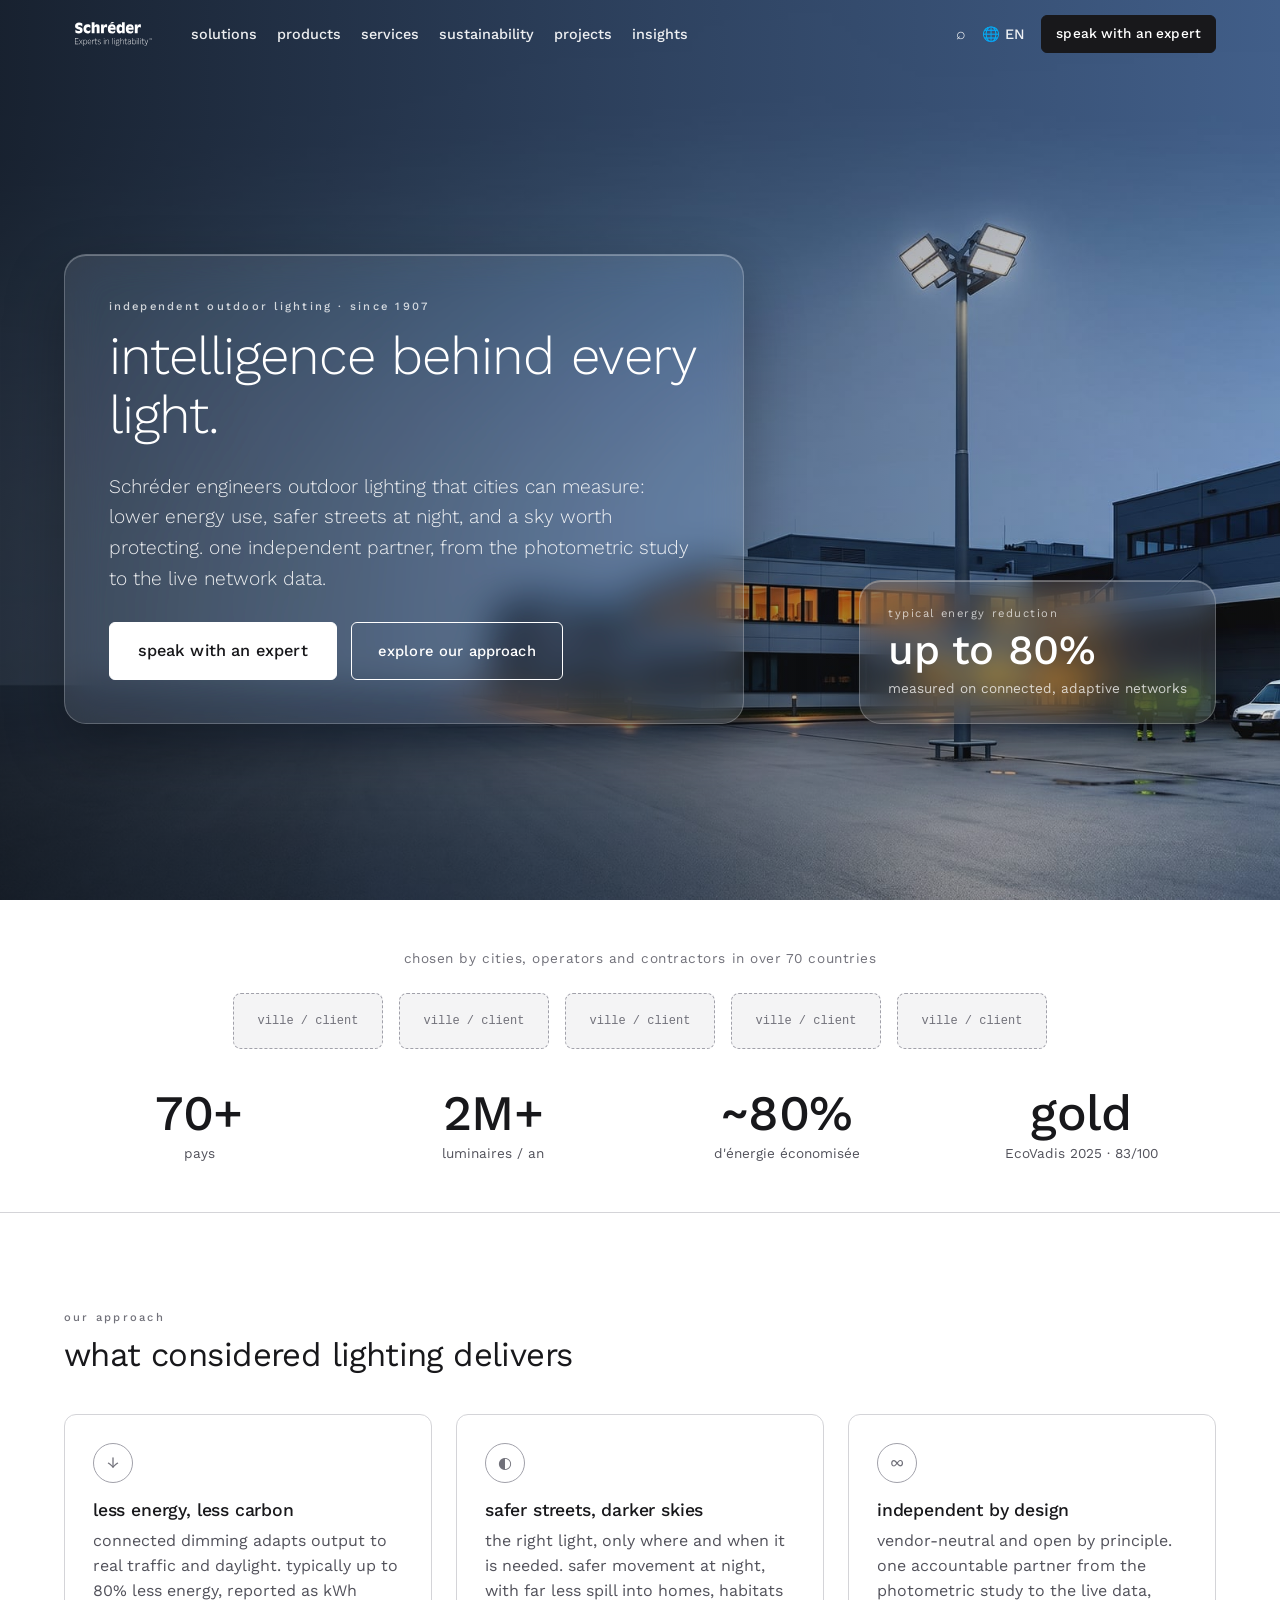
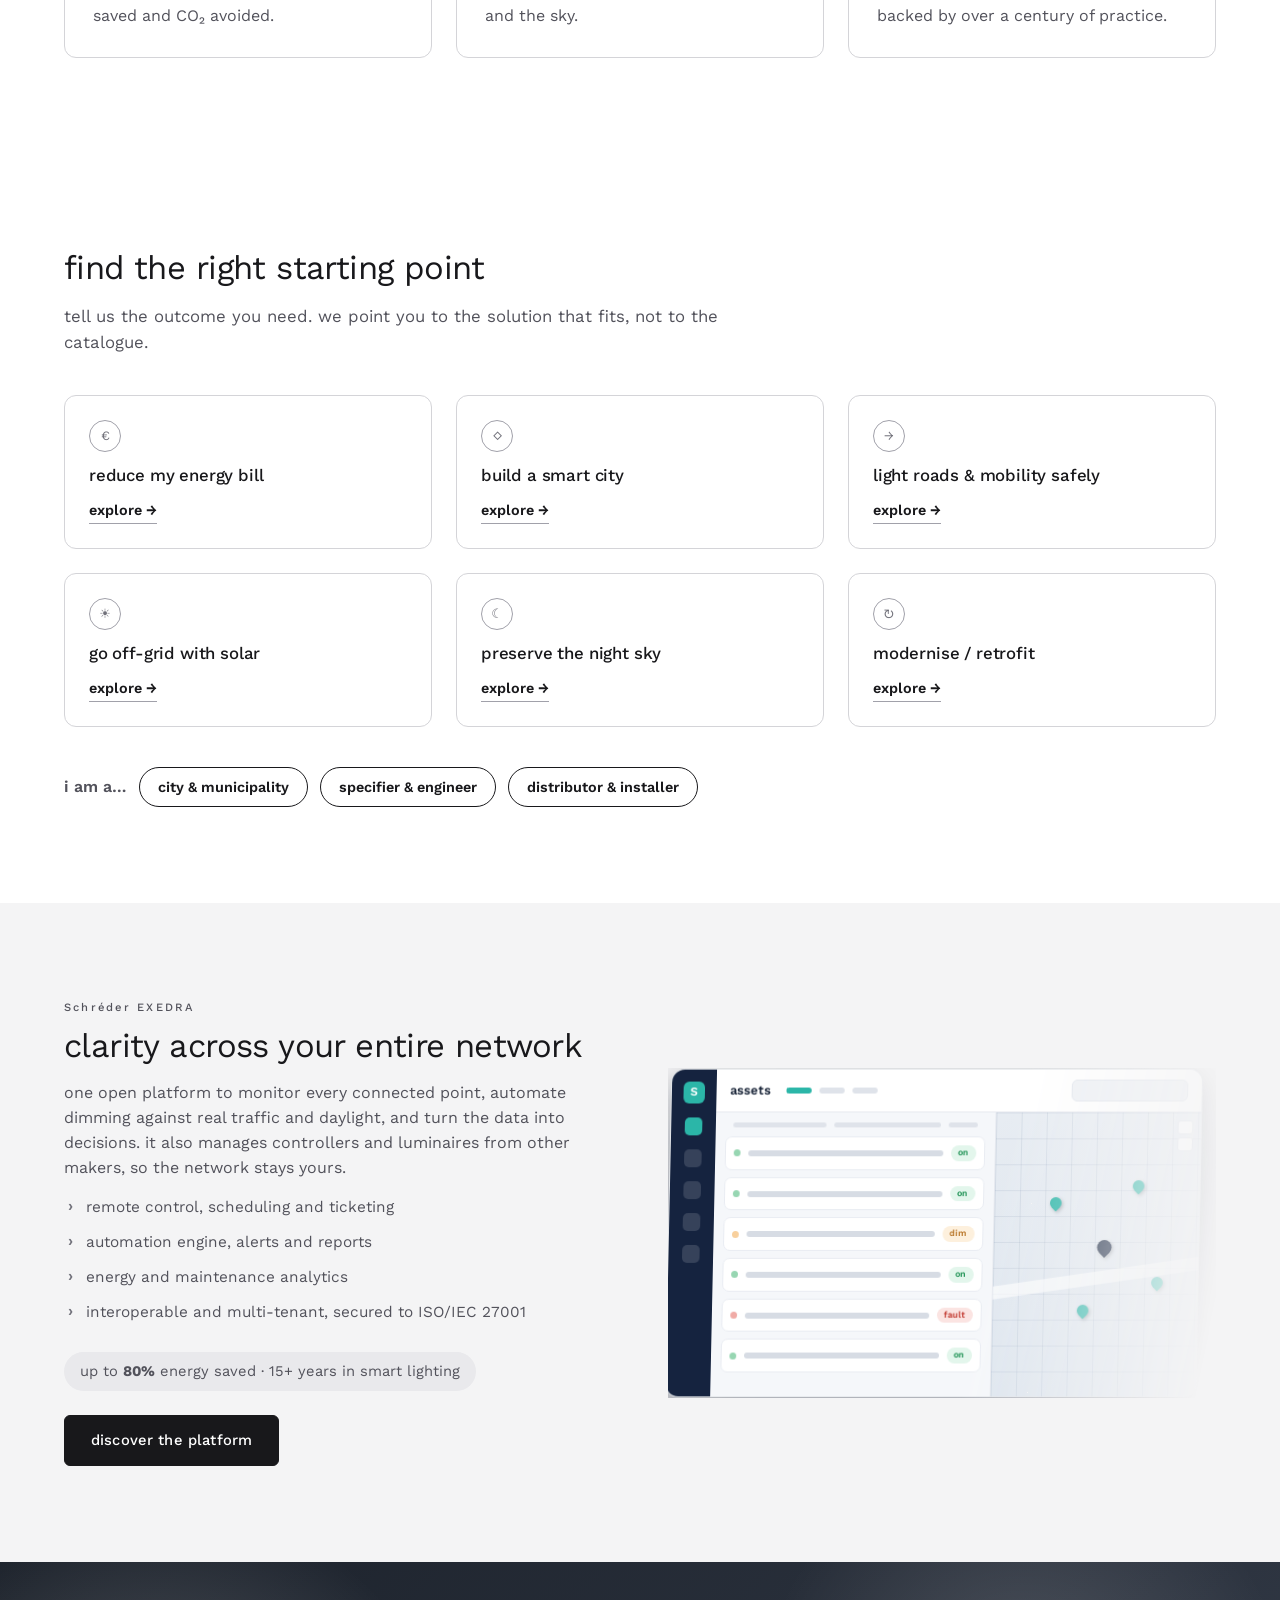
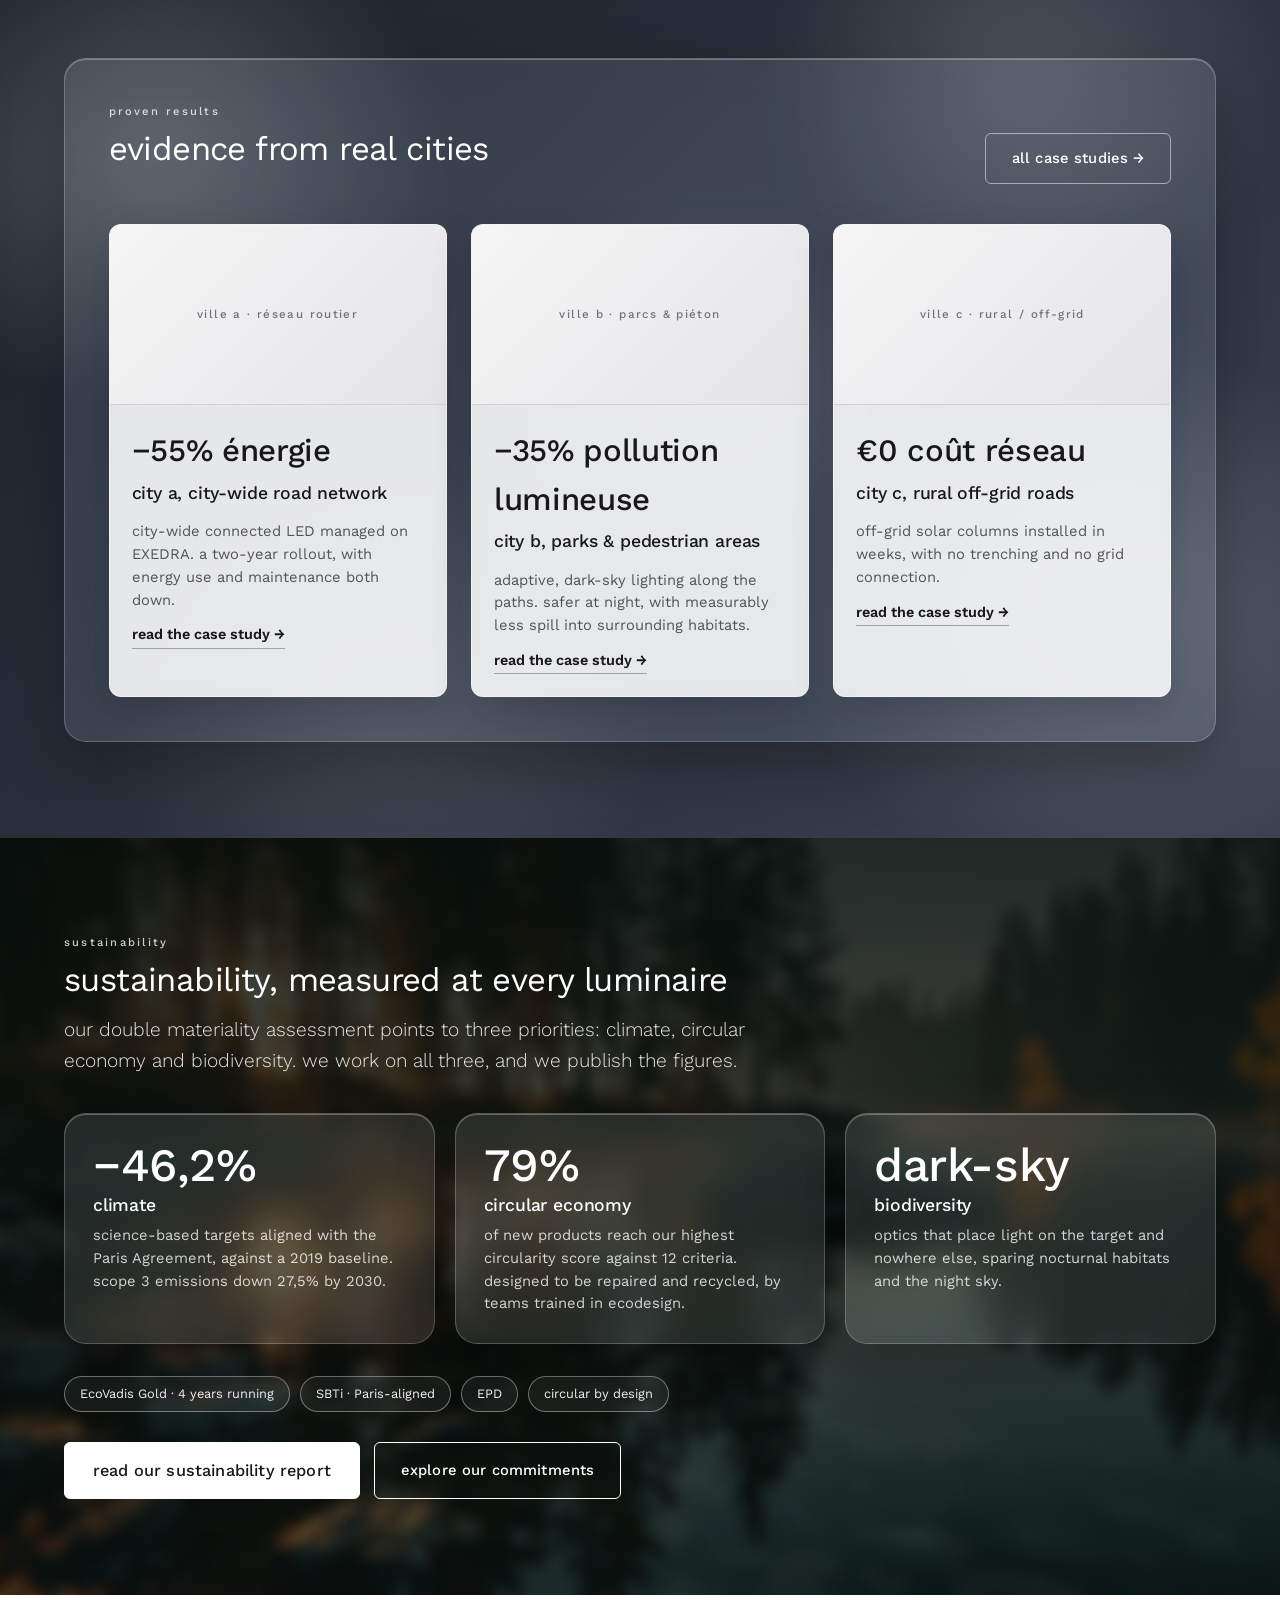
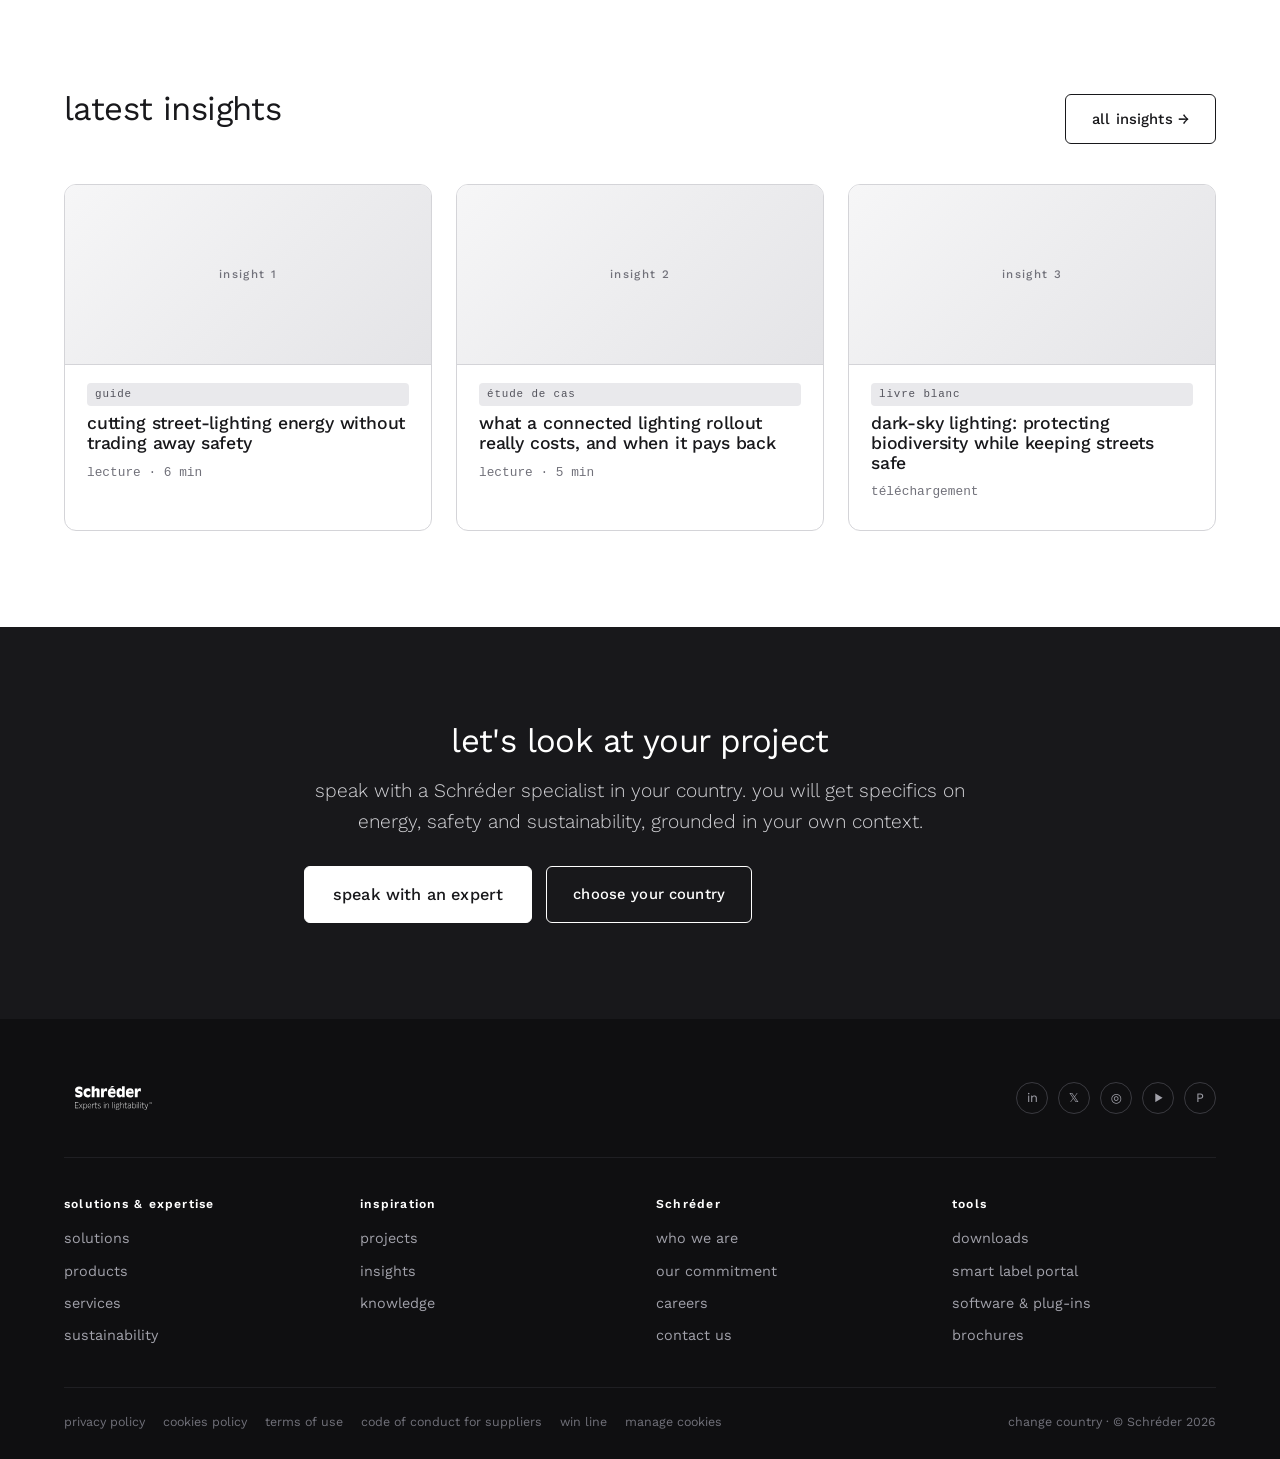
==== commit e0235922: "Add glass mega-menu (desktop) for Solutions Convert the Solutions nav item into a frosted glass mega" ====
--- a/index.html
+++ b/index.html
@@ -20,8 +20,37 @@
         <strong>Schréder</strong>
         <span class="logo__tag">experts in lightability™</span>
       </div>
-      <nav class="main-nav" aria-label="Navigation principale (placeholder)">
-        <span class="nav-item">solutions</span>
+      <nav class="main-nav" aria-label="Navigation principale">
+        <div class="nav-item nav-item--mega" tabindex="0">
+          <span>solutions</span>
+          <div class="mega">
+            <div class="container mega__inner">
+              <div class="mega__col">
+                <p class="mega__title">solutions for</p>
+                <a class="mega__link" href="#">cities</a>
+                <a class="mega__link" href="#">sport</a>
+                <a class="mega__link" href="#">transport</a>
+                <a class="mega__link" href="#">industries</a>
+                <a class="mega__link" href="#">road</a>
+                <a class="mega__link" href="#">tunnel</a>
+                <a class="mega__more" href="#">explore our brochures →</a>
+              </div>
+              <div class="mega__highlights">
+                <p class="mega__title">highlights</p>
+                <div class="mega__cards">
+                  <a class="mega__card" href="#">
+                    <div class="ph mega__card-media" data-label="railway stations & metros"></div>
+                    <span>railway stations &amp; metros</span>
+                  </a>
+                  <a class="mega__card" href="#">
+                    <div class="ph mega__card-media" data-label="urban & residential streets"></div>
+                    <span>urban &amp; residential streets</span>
+                  </a>
+                </div>
+              </div>
+            </div>
+          </div>
+        </div>
         <span class="nav-item">products</span>
         <span class="nav-item">services</span>
         <span class="nav-item">sustainability</span>
--- a/css/styles.css
+++ b/css/styles.css
@@ -669,3 +669,38 @@
   .exedra-mock { -webkit-mask-image: none; mask-image: none; max-width: 100%; }
   .exedra-stage { perspective: none; min-height: 0; }
 }
+
+/* =============================================================
+   Méga-menu (desktop) — blocs glass
+   ============================================================= */
+.nav-item--mega { position: relative; outline: none; }
+.nav-item--mega > span { cursor: default; }
+.nav-item--mega.open > span { color: #fff; }
+
+.mega {
+  position: fixed; left: 0; right: 0; top: 68px; z-index: 39;
+  background: rgba(255,255,255,.72);
+  -webkit-backdrop-filter: blur(22px) saturate(150%); backdrop-filter: blur(22px) saturate(150%);
+  border-top: 1px solid rgba(255,255,255,.45);
+  border-bottom: 1px solid rgba(0,0,0,.06);
+  box-shadow: 0 30px 60px rgba(15,23,42,.18);
+  color: var(--ink);
+  opacity: 0; visibility: hidden; transform: translateY(-10px);
+  transition: opacity .22s ease, transform .28s cubic-bezier(.2,.7,.2,1), visibility .22s;
+}
+.nav-item--mega.open .mega { opacity: 1; visibility: visible; transform: none; }
+
+.mega__inner { display: grid; grid-template-columns: 280px 1fr; gap: 56px; padding: 38px 0 46px; align-items: start; }
+.mega__title { font-weight: 500; letter-spacing: .2em; font-size: .7rem; color: var(--ink-3); margin: 0 0 20px; }
+.mega__col { display: flex; flex-direction: column; gap: 2px; border-right: 1px solid rgba(0,0,0,.10); padding-right: 44px; }
+.mega__link { color: var(--ink); font-size: 1.05rem; font-weight: 400; padding: 9px 0; text-decoration: none; width: max-content; border-bottom: 1px solid transparent; transition: color .12s ease; }
+.mega__link:hover { color: var(--accent); }
+.mega__more { margin-top: 16px; font-weight: 600; font-size: .9rem; color: var(--ink); text-decoration: none; }
+.mega__more:hover { color: var(--accent); }
+.mega__cards { display: grid; grid-template-columns: 1fr 1fr; gap: 26px; max-width: 720px; }
+.mega__card { text-decoration: none; color: var(--ink); }
+.mega__card-media { min-height: 168px; border-radius: 12px; margin-bottom: 14px; transition: transform .16s ease, box-shadow .16s ease; }
+.mega__card:hover .mega__card-media { transform: translateY(-3px); box-shadow: 0 14px 30px rgba(15,23,42,.16); }
+.mega__card span { font-size: 1.02rem; }
+
+@media (max-width: 980px) { .mega { display: none; } }
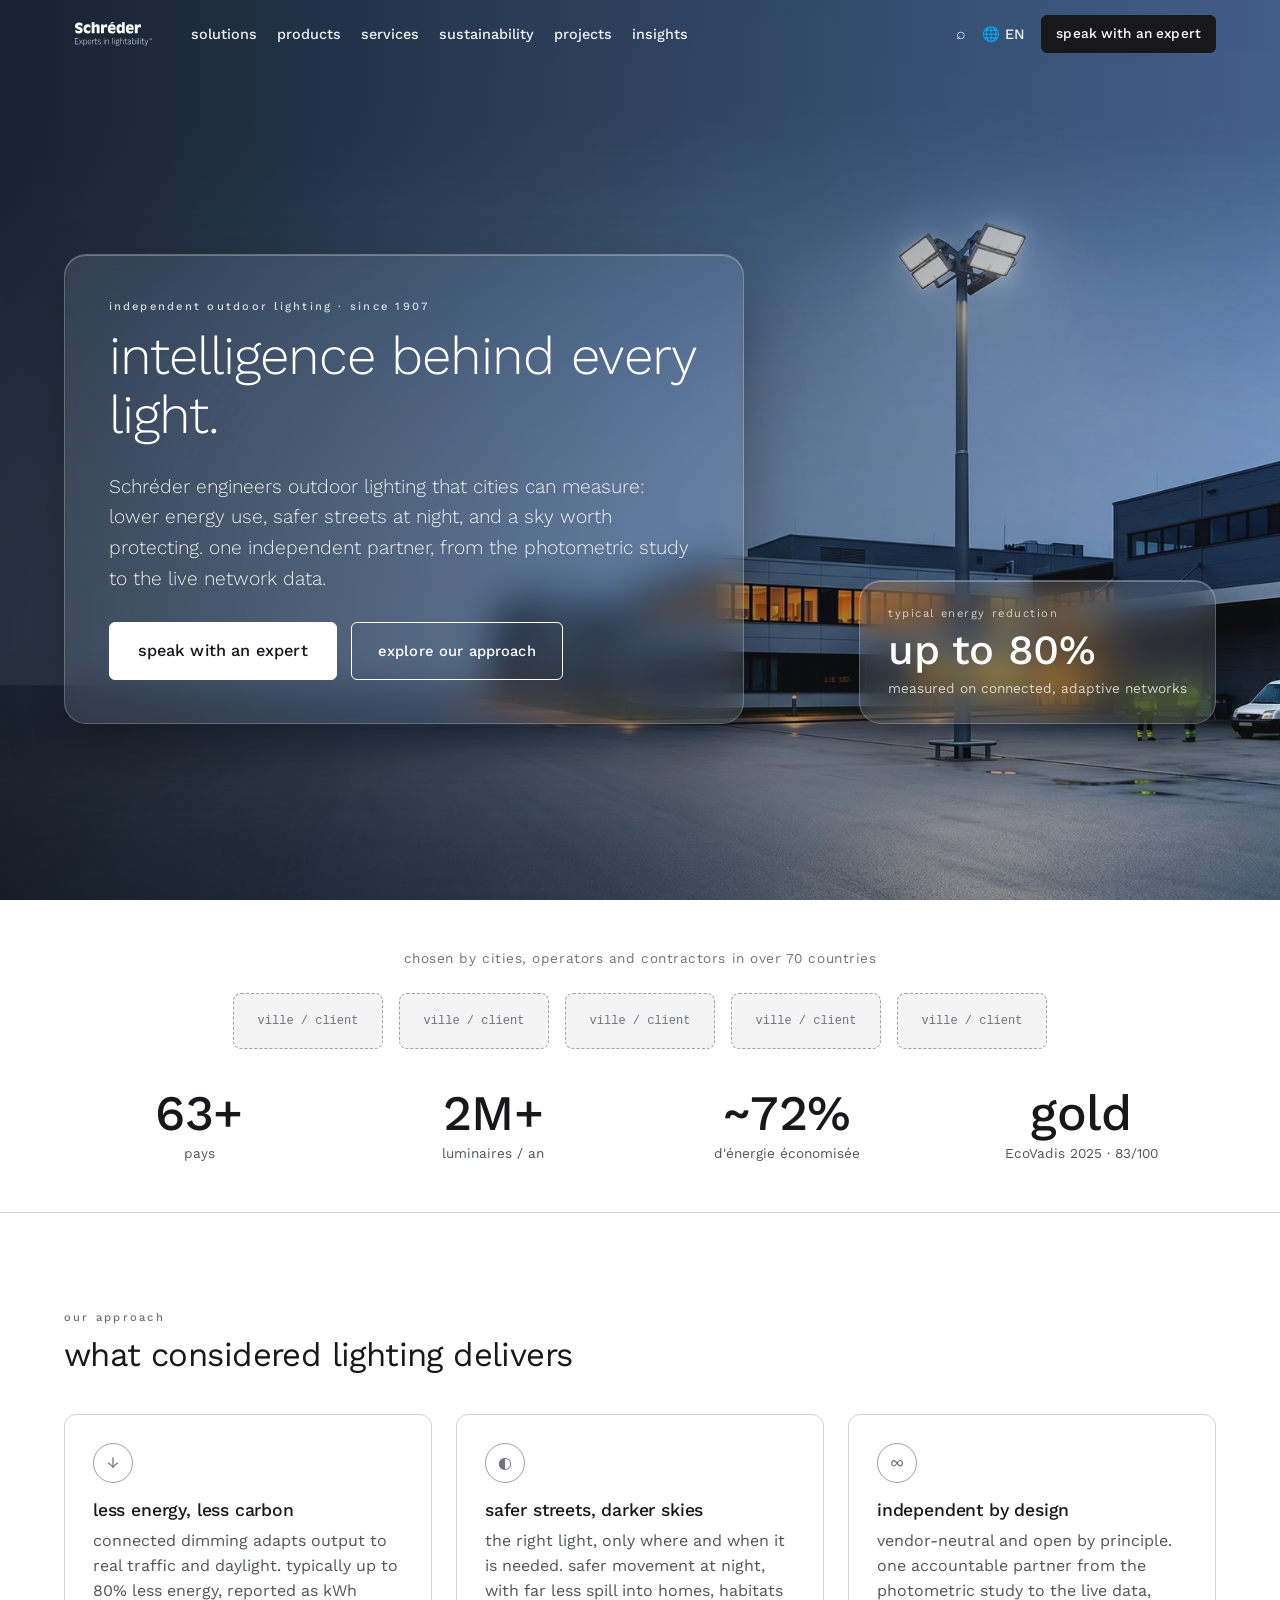
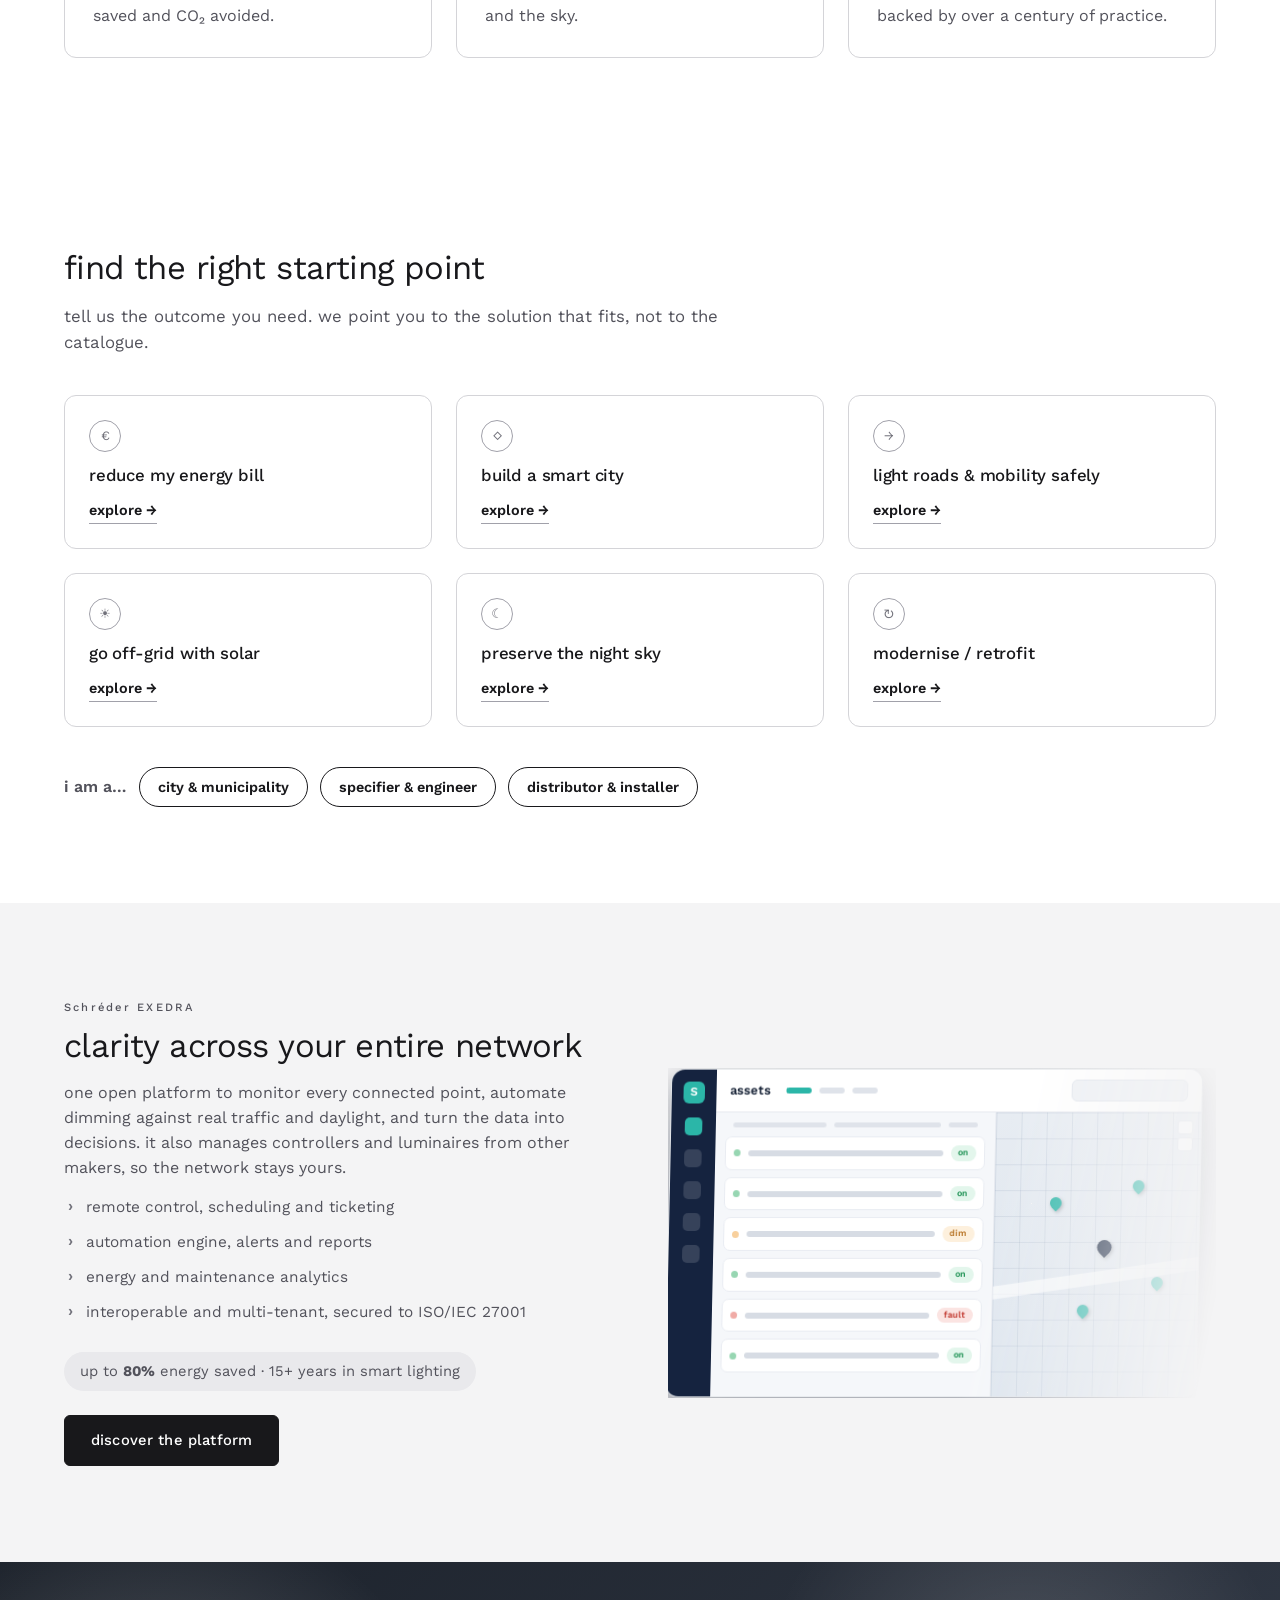
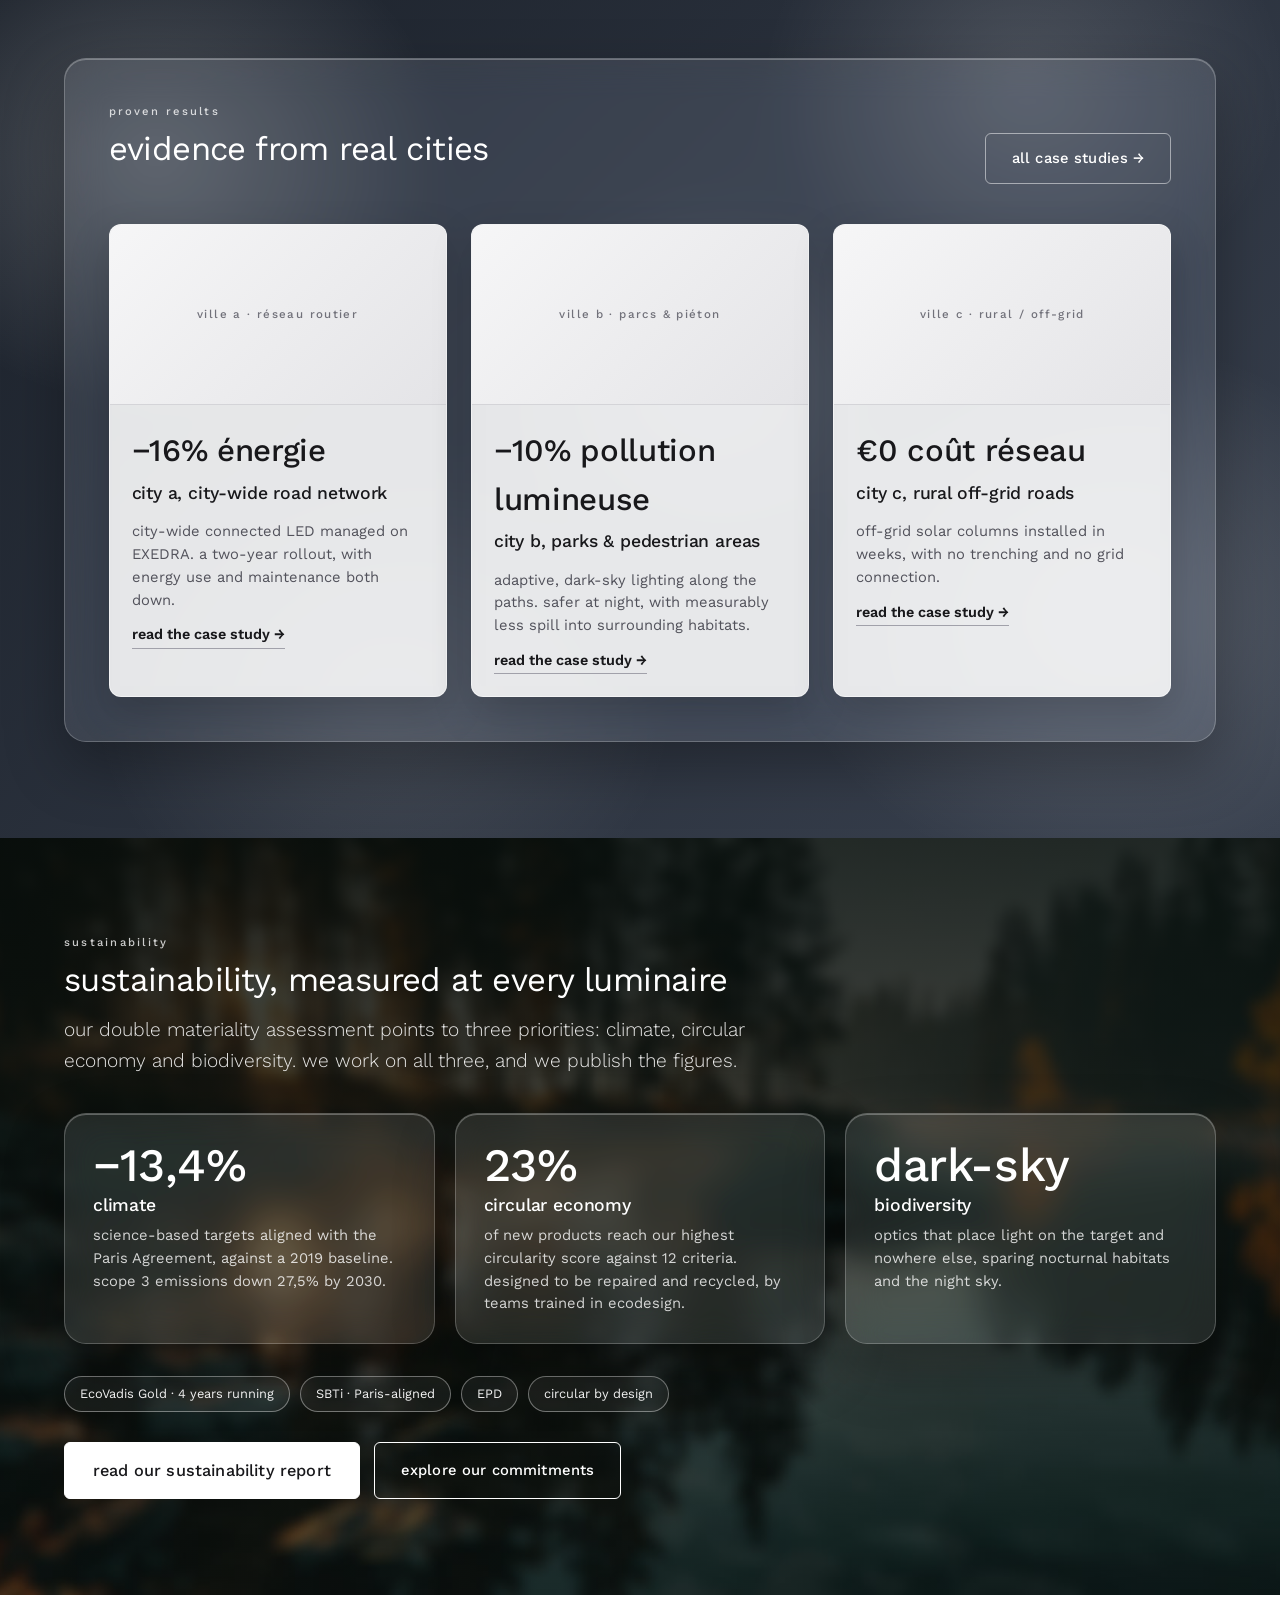
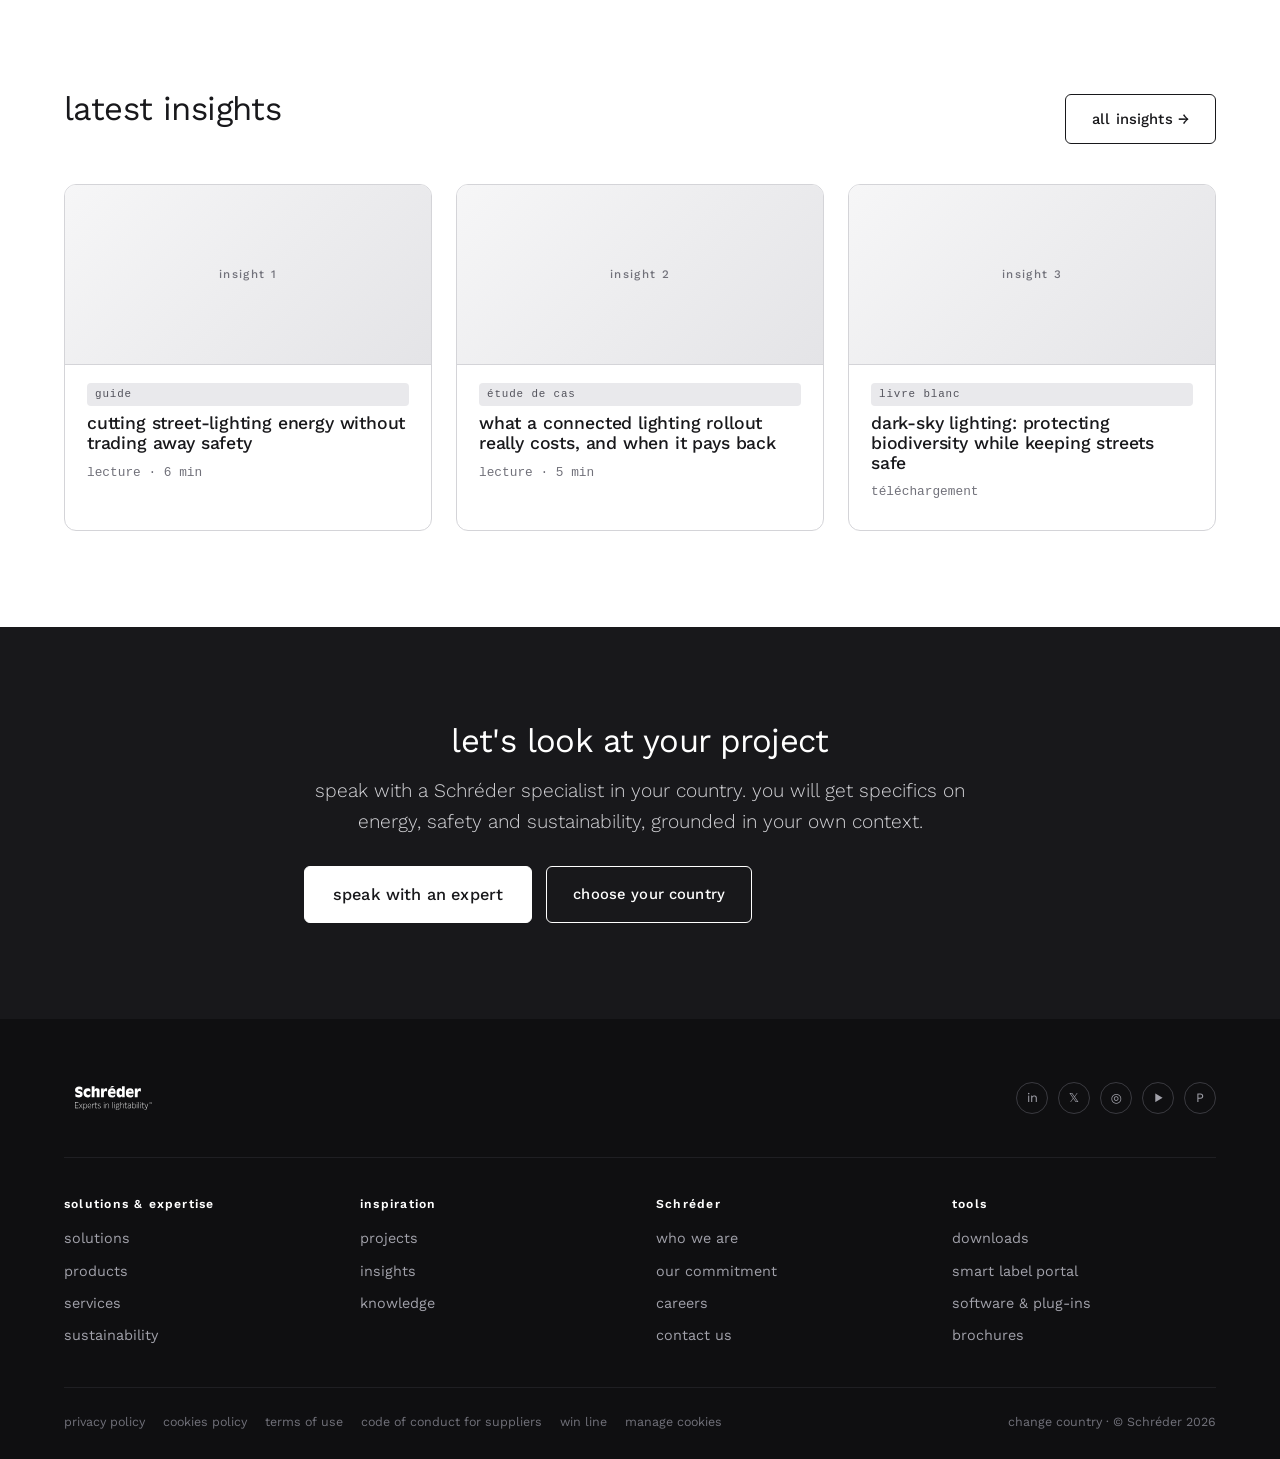
==== commit 24292bda: "Add glass mega-menus for products, services, sustainability, projects, insights Replicate the detach" ====
--- a/index.html
+++ b/index.html
@@ -40,22 +40,165 @@
                 <div class="mega__cards">
                   <a class="mega__card" href="#">
                     <div class="ph mega__card-media" data-label="railway stations & metros"></div>
-                    <span>railway stations &amp; metros</span>
+                    <span class="mega__card-t">railway stations &amp; metros</span>
                   </a>
                   <a class="mega__card" href="#">
                     <div class="ph mega__card-media" data-label="urban & residential streets"></div>
-                    <span>urban &amp; residential streets</span>
-                  </a>
-                </div>
-              </div>
-            </div>
-          </div>
-        </div>
-        <span class="nav-item">products</span>
-        <span class="nav-item">services</span>
-        <span class="nav-item">sustainability</span>
-        <span class="nav-item">projects</span>
-        <span class="nav-item">insights</span>
+                    <span class="mega__card-t">urban &amp; residential streets</span>
+                  </a>
+                </div>
+              </div>
+            </div>
+          </div>
+        </div>
+        <div class="nav-item nav-item--mega" tabindex="0">
+          <span>products</span>
+          <div class="mega">
+            <div class="container mega__inner">
+              <div class="mega__col">
+                <p class="mega__title">products</p>
+                <a class="mega__link" href="#">luminaires</a>
+                <a class="mega__link" href="#">poles &amp; brackets</a>
+                <a class="mega__link" href="#">control systems</a>
+                <a class="mega__link" href="#">smart poles</a>
+                <a class="mega__link" href="#">solar</a>
+                <a class="mega__link" href="#">retrofit solutions</a>
+                <a class="mega__more" href="#">access technical files →</a>
+              </div>
+              <div class="mega__highlights">
+                <p class="mega__title">focus on</p>
+                <div class="mega__cards">
+                  <a class="mega__card" href="#">
+                    <div class="ph mega__card-media" data-label="solar lighting"></div>
+                    <span class="mega__card-t">solar lighting solutions</span>
+                    <span class="mega__card-s">sustainable illumination beyond the grid</span>
+                  </a>
+                  <a class="mega__card" href="#">
+                    <div class="ph mega__card-media" data-label="Schréder EXEDRA"></div>
+                    <span class="mega__card-t">Schréder EXEDRA</span>
+                    <span class="mega__card-s">smart control for outdoor lighting</span>
+                  </a>
+                </div>
+              </div>
+            </div>
+          </div>
+        </div>
+        <div class="nav-item nav-item--mega" tabindex="0">
+          <span>services</span>
+          <div class="mega">
+            <div class="container mega__inner">
+              <div class="mega__col">
+                <p class="mega__title">services</p>
+                <a class="mega__link" href="#">lighting design &amp; engineering</a>
+                <a class="mega__link" href="#">product customisation</a>
+                <a class="mega__link" href="#">installation &amp; commissioning support</a>
+                <a class="mega__link" href="#">environmental impact reduction</a>
+                <a class="mega__link" href="#">smart lighting optimisation</a>
+              </div>
+              <div class="mega__highlights">
+                <p class="mega__title">focus on</p>
+                <div class="mega__cards">
+                  <a class="mega__card" href="#">
+                    <div class="ph mega__card-media" data-label="Schréder STUDIO"></div>
+                    <span class="mega__card-t">Schréder STUDIO</span>
+                    <span class="mega__card-s">tailor-made luminaires, expertly engineered</span>
+                  </a>
+                  <a class="mega__card" href="#">
+                    <div class="ph mega__card-media" data-label="EXEDRA Genius"></div>
+                    <span class="mega__card-t">Schréder EXEDRA Genius</span>
+                    <span class="mega__card-s">your experts for smart lighting optimisation</span>
+                  </a>
+                </div>
+              </div>
+            </div>
+          </div>
+        </div>
+        <div class="nav-item nav-item--mega" tabindex="0">
+          <span>sustainability</span>
+          <div class="mega">
+            <div class="container mega__inner">
+              <div class="mega__col">
+                <p class="mega__title">sustainability</p>
+                <a class="mega__link" href="#">sustainable lighting solutions</a>
+                <a class="mega__link" href="#">our commitment</a>
+                <a class="mega__link" href="#">sustainability insights</a>
+                <a class="mega__link" href="#">sustainability report</a>
+              </div>
+              <div class="mega__highlights">
+                <p class="mega__title">focus on</p>
+                <div class="mega__cards">
+                  <a class="mega__card" href="#">
+                    <div class="ph mega__card-media" data-label="solar for cities"></div>
+                    <span class="mega__card-t">from daylight to nightlife: solar lighting solutions for cities</span>
+                  </a>
+                  <a class="mega__card" href="#">
+                    <div class="ph mega__card-media" data-label="retrofit"></div>
+                    <span class="mega__card-t">three ways to retrofit your lighting</span>
+                  </a>
+                </div>
+              </div>
+            </div>
+          </div>
+        </div>
+        <div class="nav-item nav-item--mega" tabindex="0">
+          <span>projects</span>
+          <div class="mega">
+            <div class="container mega__inner">
+              <div class="mega__col">
+                <p class="mega__title">projects by segment</p>
+                <a class="mega__link" href="#">cities</a>
+                <a class="mega__link" href="#">sport</a>
+                <a class="mega__link" href="#">transport</a>
+                <a class="mega__link" href="#">industries</a>
+                <a class="mega__link" href="#">road</a>
+                <a class="mega__link" href="#">tunnel</a>
+                <a class="mega__more" href="#">all projects →</a>
+              </div>
+              <div class="mega__highlights">
+                <p class="mega__title">focus on</p>
+                <div class="mega__cards">
+                  <a class="mega__card" href="#">
+                    <div class="ph mega__card-media" data-label="Sint-Niklaas"></div>
+                    <span class="mega__card-t">Sint-Niklaas city centre</span>
+                  </a>
+                  <a class="mega__card" href="#">
+                    <div class="ph mega__card-media" data-label="Saint-Denis"></div>
+                    <span class="mega__card-t">Saint-Denis's responsible lighting programme</span>
+                  </a>
+                </div>
+              </div>
+            </div>
+          </div>
+        </div>
+        <div class="nav-item nav-item--mega" tabindex="0">
+          <span>insights</span>
+          <div class="mega">
+            <div class="container mega__inner">
+              <div class="mega__col">
+                <p class="mega__title">hot topics</p>
+                <a class="mega__link" href="#">biodiversity</a>
+                <a class="mega__link" href="#">climate action</a>
+                <a class="mega__link" href="#">smart city</a>
+                <a class="mega__link" href="#">smart mobility</a>
+                <a class="mega__link" href="#">urban lighting</a>
+                <a class="mega__more" href="#">more topics →</a>
+              </div>
+              <div class="mega__highlights">
+                <p class="mega__title">focus on</p>
+                <div class="mega__cards">
+                  <a class="mega__card" href="#">
+                    <div class="ph mega__card-media" data-label="colour temperature"></div>
+                    <span class="mega__card-t">colour temperature: why it matters and how to get it right</span>
+                  </a>
+                  <a class="mega__card" href="#">
+                    <div class="ph mega__card-media" data-label="highway lighting"></div>
+                    <span class="mega__card-t">decarbonising highway lighting: rethink, review, renew</span>
+                  </a>
+                </div>
+              </div>
+            </div>
+          </div>
+        </div>
       </nav>
       <div class="header__actions">
         <span class="icon-btn" title="Search">⌕</span>
--- a/css/styles.css
+++ b/css/styles.css
@@ -678,19 +678,20 @@
 .nav-item--mega.open > span { color: #fff; }
 
 .mega {
-  position: fixed; left: 0; right: 0; top: 68px; z-index: 39;
+  position: fixed; top: 82px; left: 50%; z-index: 39;
+  width: min(1080px, calc(100vw - 48px));
   background: rgba(255,255,255,.72);
   -webkit-backdrop-filter: blur(22px) saturate(150%); backdrop-filter: blur(22px) saturate(150%);
-  border-top: 1px solid rgba(255,255,255,.45);
-  border-bottom: 1px solid rgba(0,0,0,.06);
-  box-shadow: 0 30px 60px rgba(15,23,42,.18);
+  border: 1px solid rgba(255,255,255,.5);
+  border-radius: 20px; overflow: hidden;
+  box-shadow: 0 34px 80px rgba(15,23,42,.30);
   color: var(--ink);
-  opacity: 0; visibility: hidden; transform: translateY(-10px);
+  opacity: 0; visibility: hidden; transform: translateX(-50%) translateY(-10px);
   transition: opacity .22s ease, transform .28s cubic-bezier(.2,.7,.2,1), visibility .22s;
 }
-.nav-item--mega.open .mega { opacity: 1; visibility: visible; transform: none; }
-
-.mega__inner { display: grid; grid-template-columns: 280px 1fr; gap: 56px; padding: 38px 0 46px; align-items: start; }
+.nav-item--mega.open .mega { opacity: 1; visibility: visible; transform: translateX(-50%) translateY(0); }
+
+.mega__inner { display: grid; grid-template-columns: 260px 1fr; gap: 48px; padding: 34px 40px; max-width: none; align-items: start; }
 .mega__title { font-weight: 500; letter-spacing: .2em; font-size: .7rem; color: var(--ink-3); margin: 0 0 20px; }
 .mega__col { display: flex; flex-direction: column; gap: 2px; border-right: 1px solid rgba(0,0,0,.10); padding-right: 44px; }
 .mega__link { color: var(--ink); font-size: 1.05rem; font-weight: 400; padding: 9px 0; text-decoration: none; width: max-content; border-bottom: 1px solid transparent; transition: color .12s ease; }
@@ -701,6 +702,7 @@
 .mega__card { text-decoration: none; color: var(--ink); }
 .mega__card-media { min-height: 168px; border-radius: 12px; margin-bottom: 14px; transition: transform .16s ease, box-shadow .16s ease; }
 .mega__card:hover .mega__card-media { transform: translateY(-3px); box-shadow: 0 14px 30px rgba(15,23,42,.16); }
-.mega__card span { font-size: 1.02rem; }
+.mega__card .mega__card-t { display: block; font-size: 1.02rem; font-weight: 400; }
+.mega__card .mega__card-s { display: block; font-size: .86rem; color: var(--ink-2); margin-top: 4px; line-height: 1.4; }
 
 @media (max-width: 980px) { .mega { display: none; } }
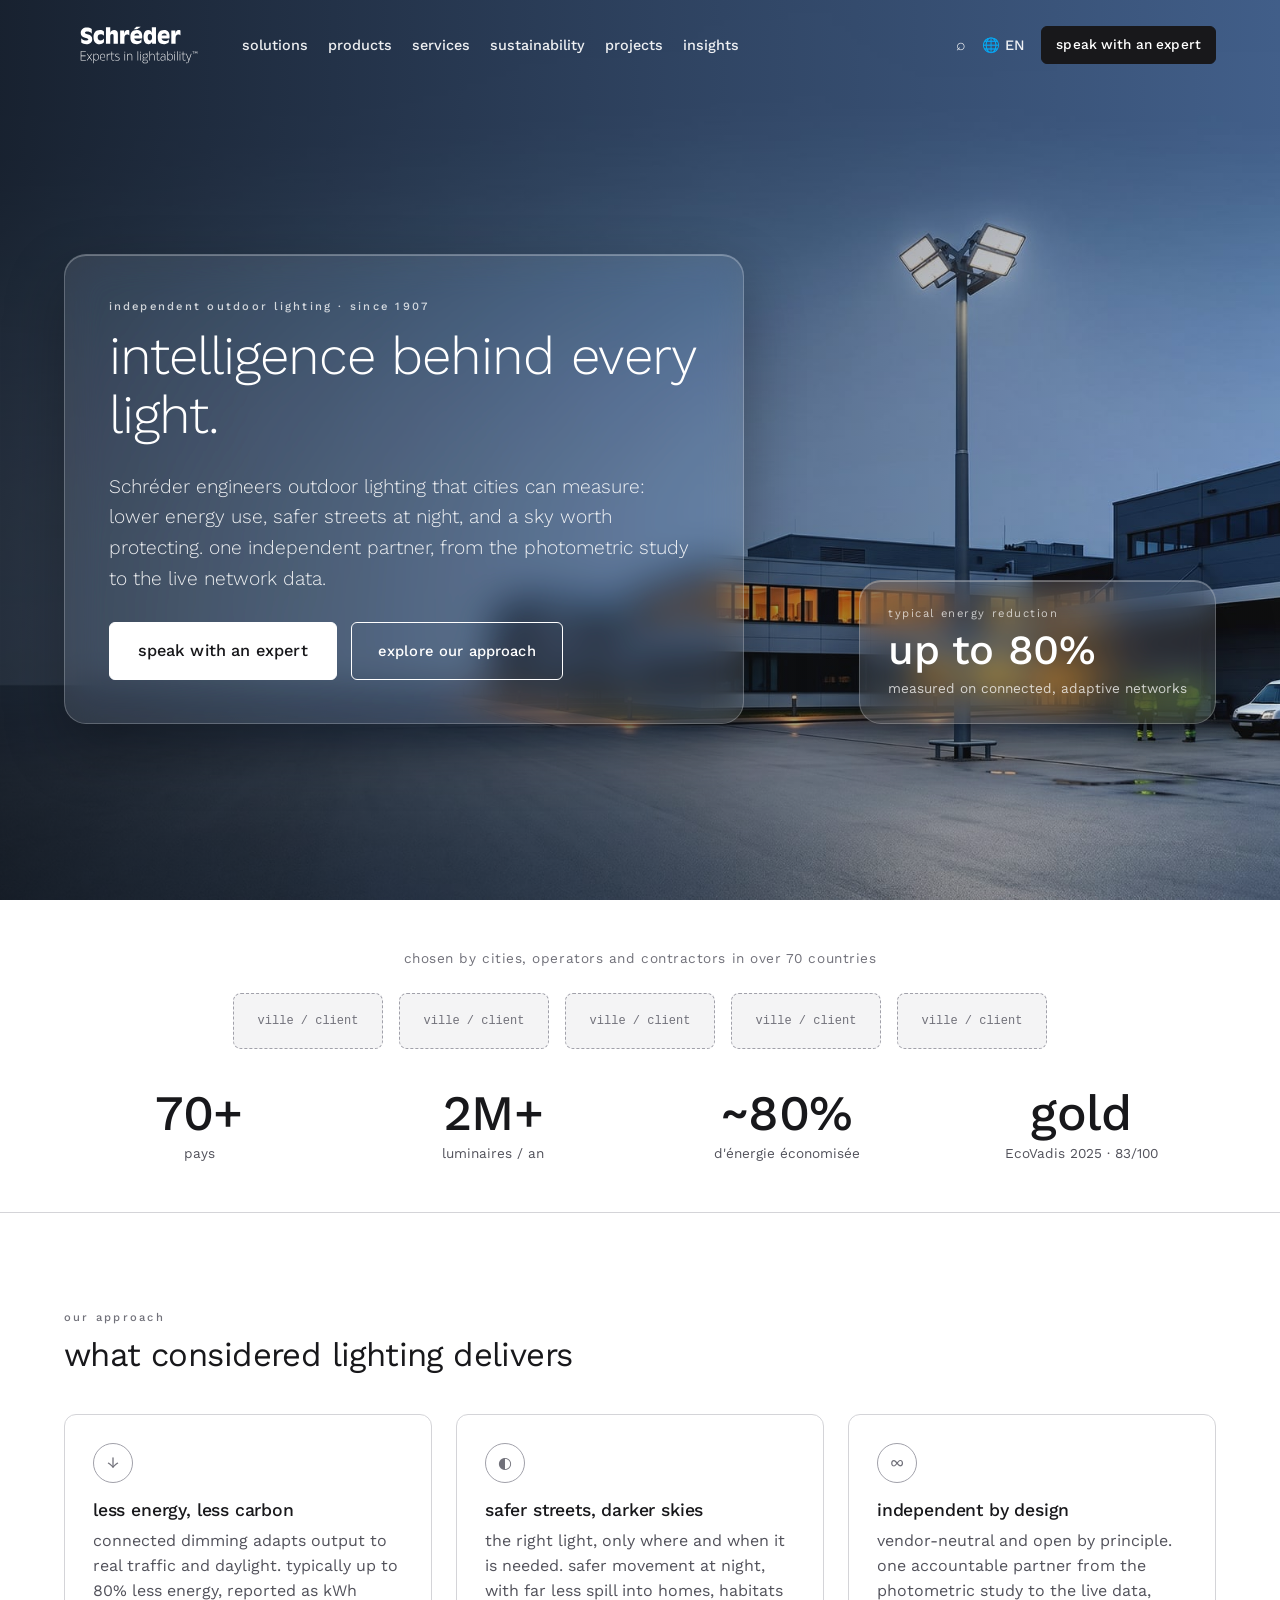
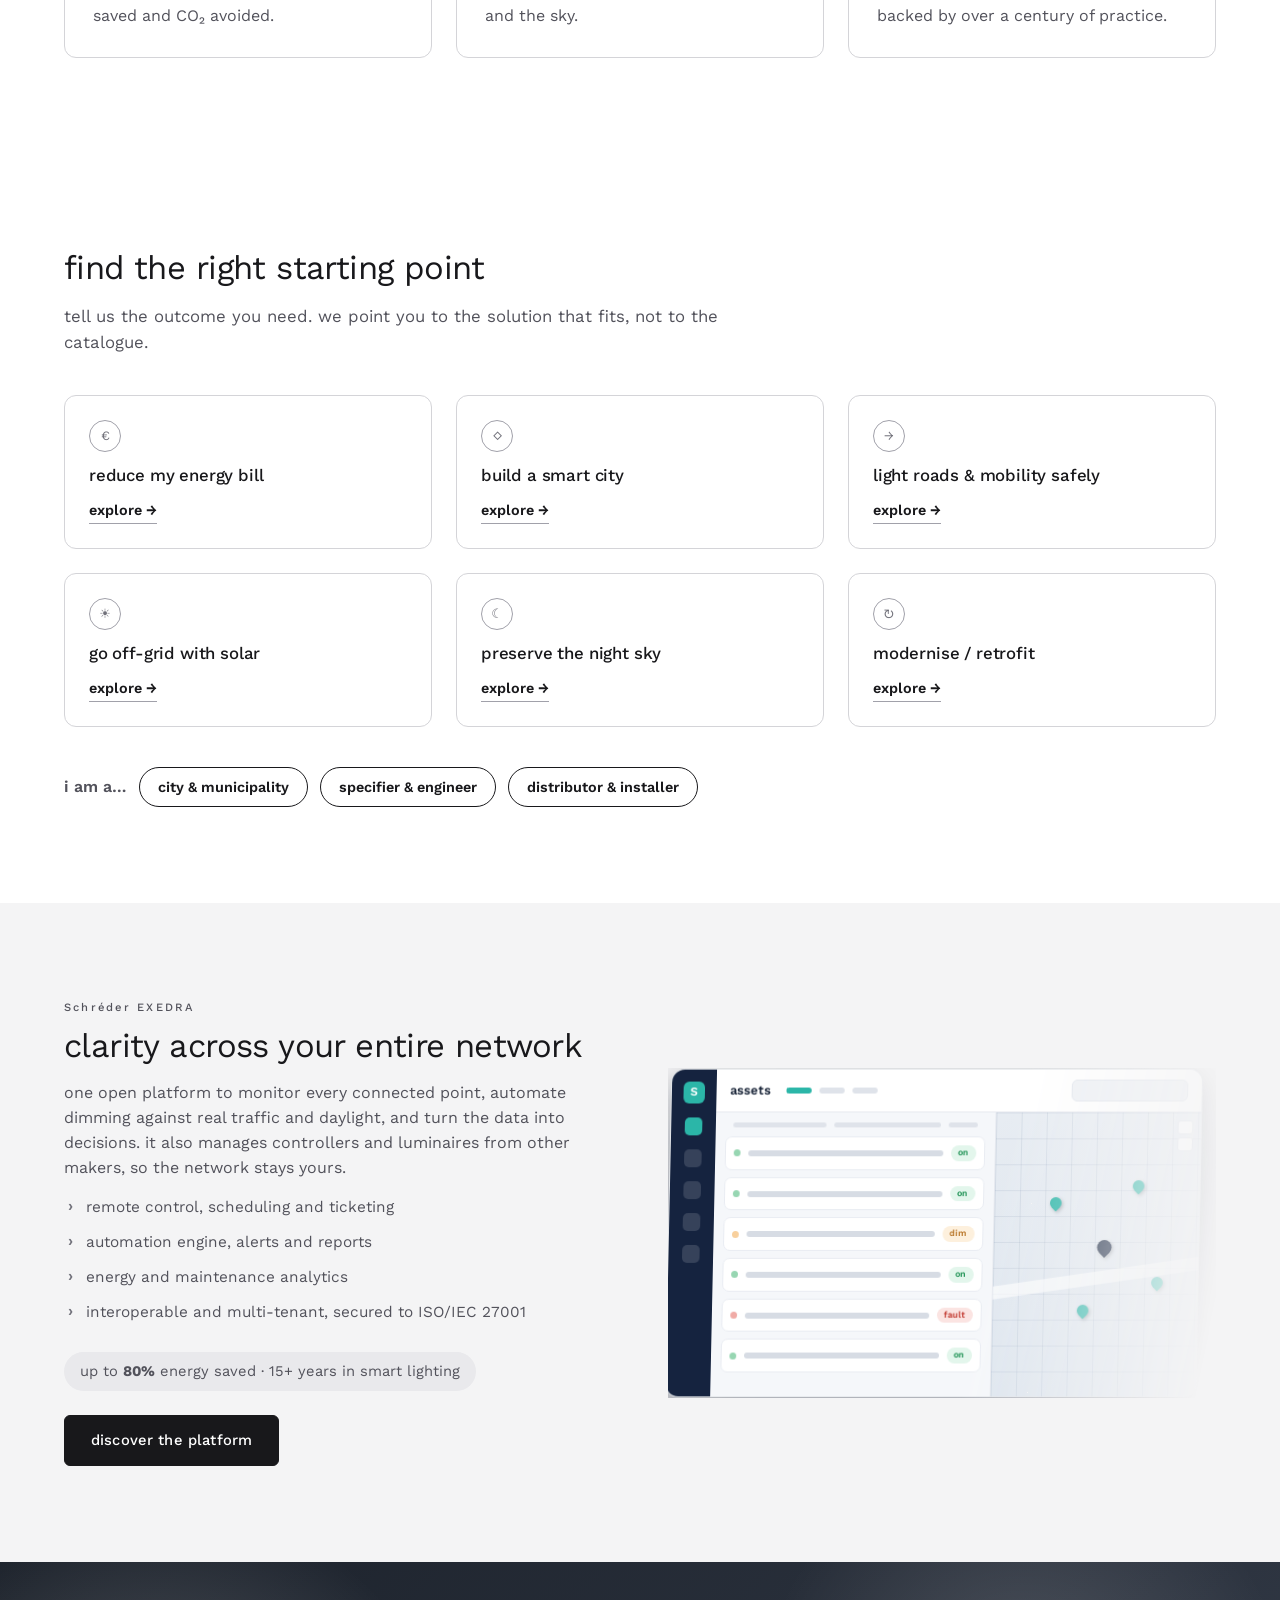
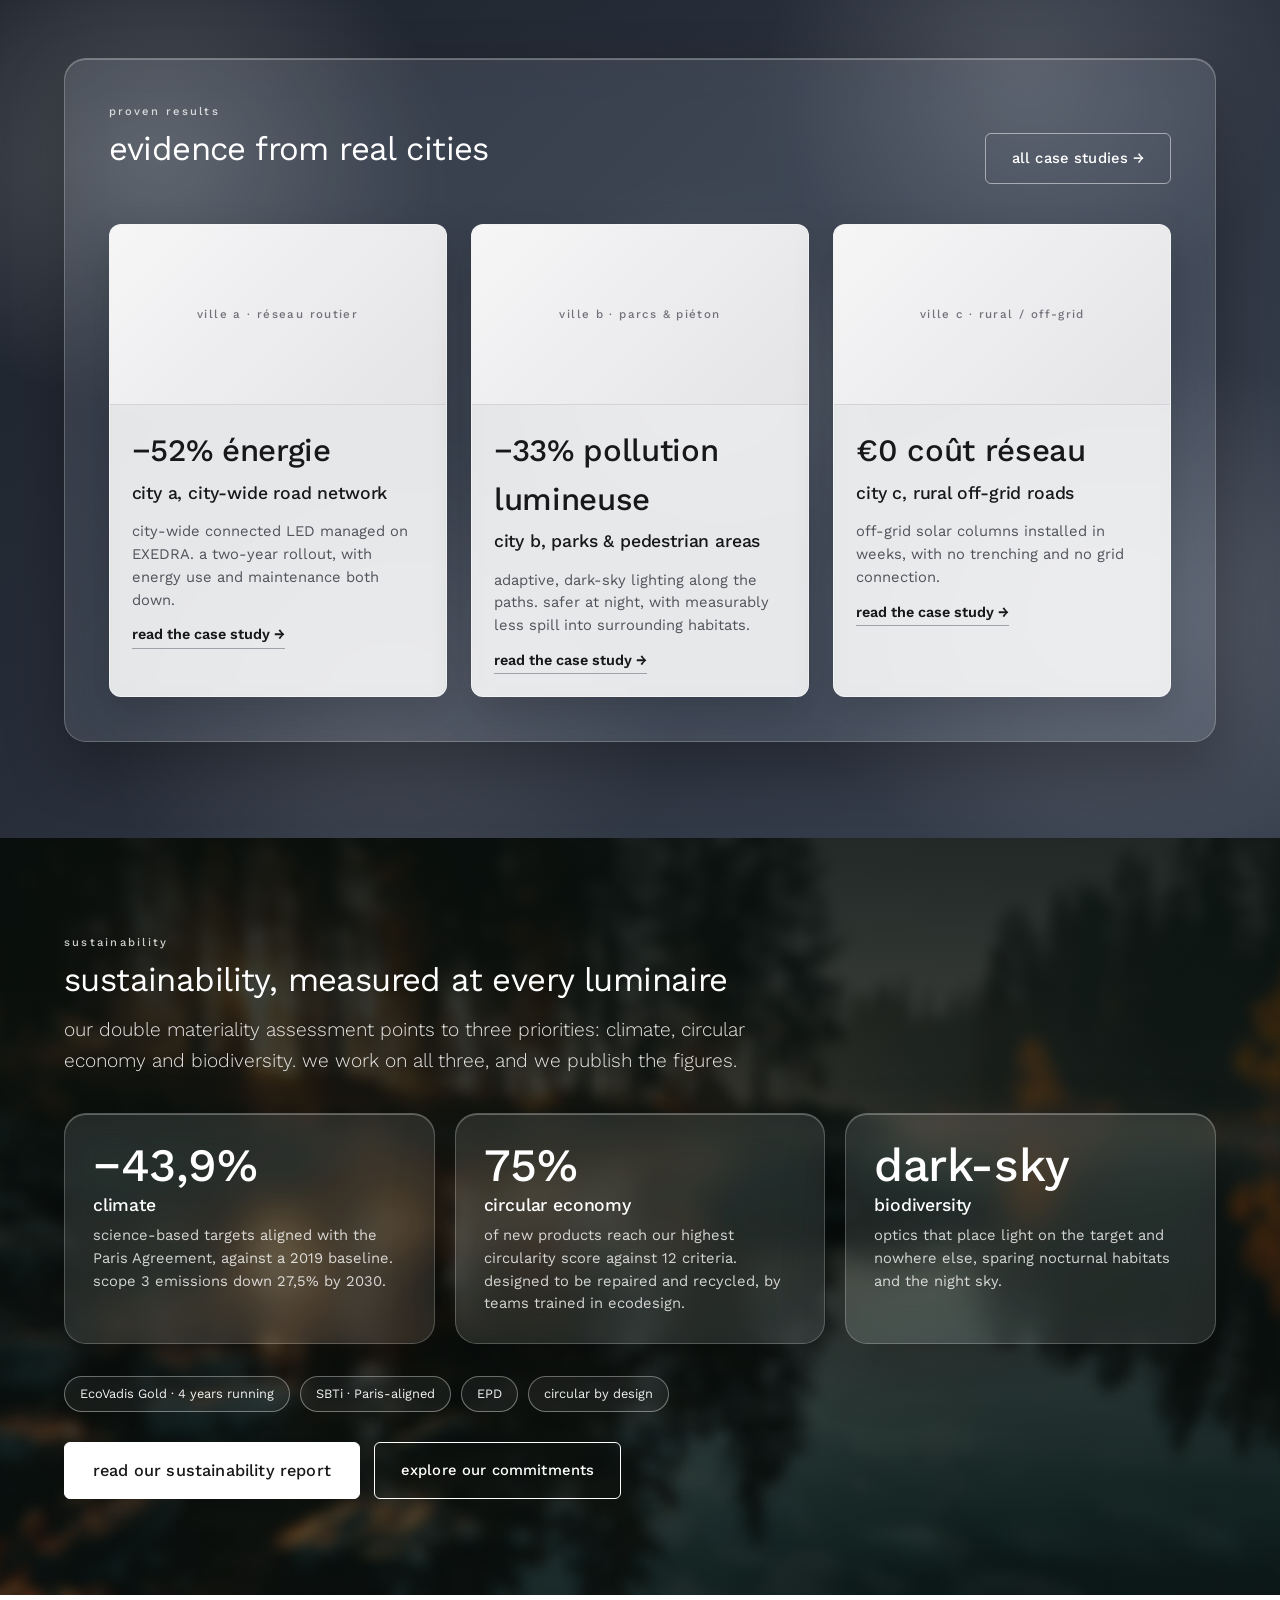
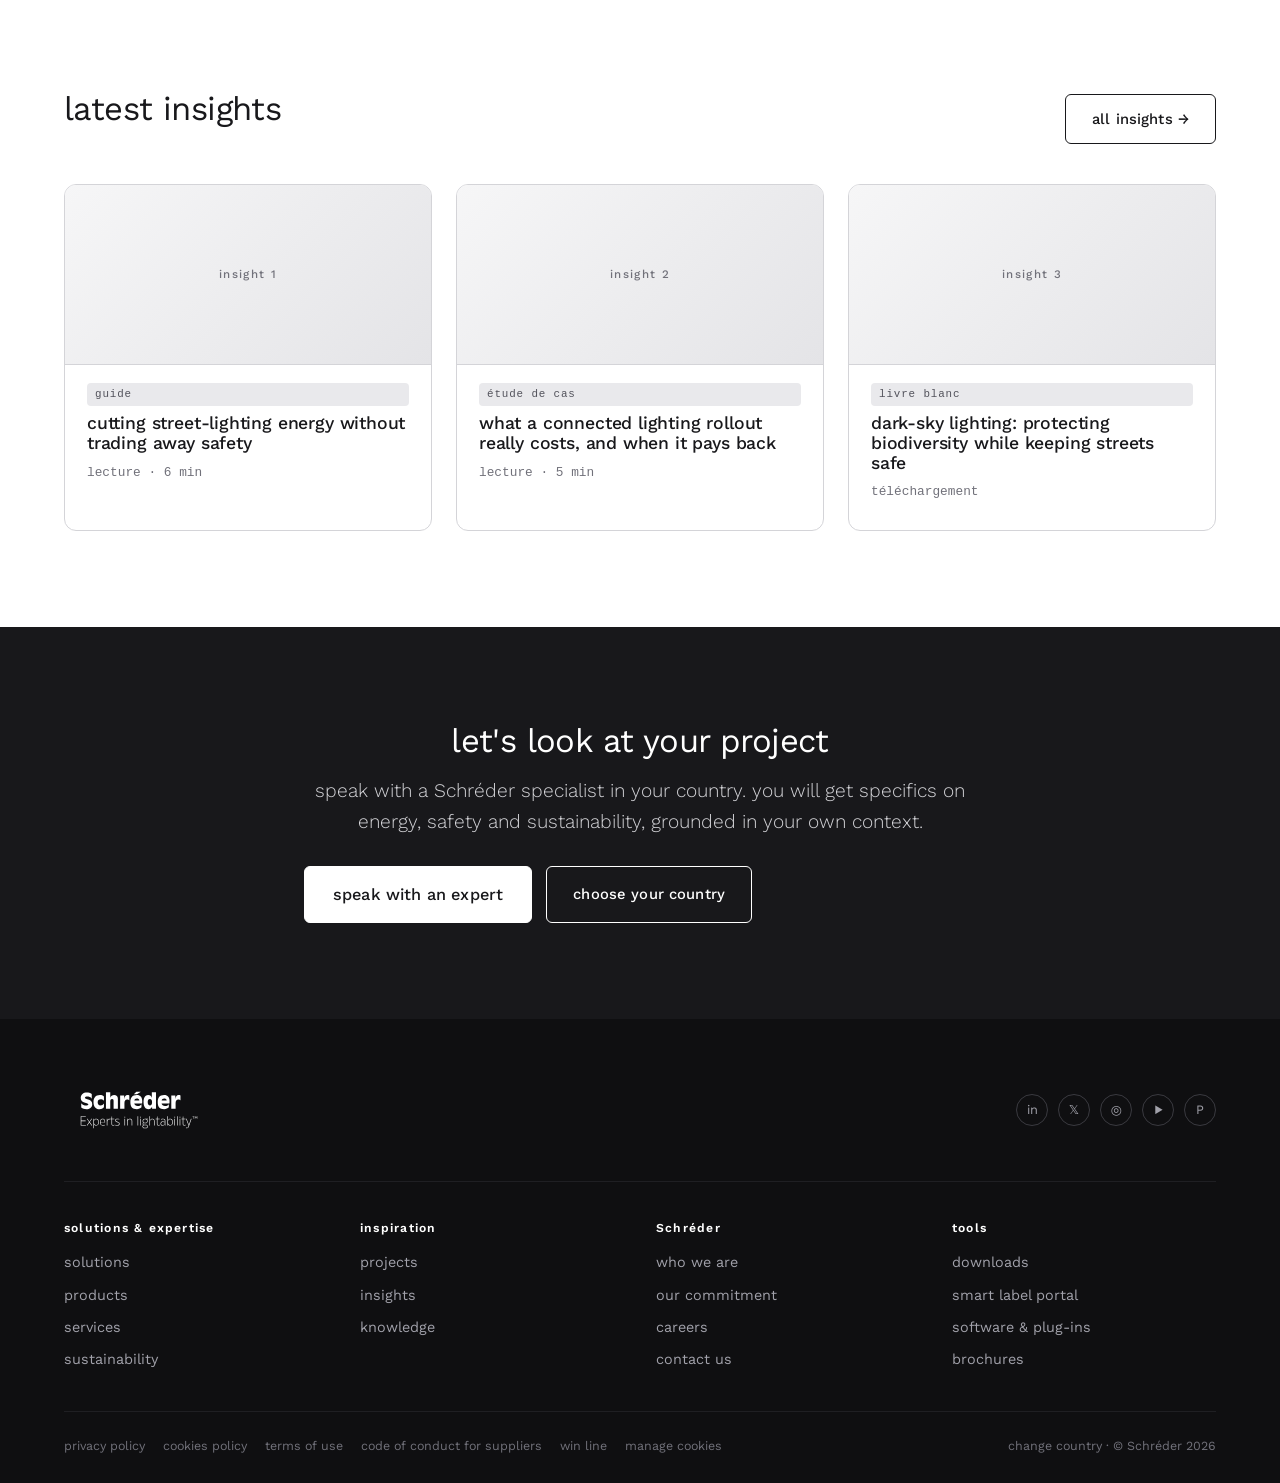
==== commit f8e2c8ab: "Mega-menus: real backdrop blur (move panels out of header) + bigger logo - Move the mega-menu panels" ====
--- a/index.html
+++ b/index.html
@@ -21,184 +21,12 @@
         <span class="logo__tag">experts in lightability™</span>
       </div>
       <nav class="main-nav" aria-label="Navigation principale">
-        <div class="nav-item nav-item--mega" tabindex="0">
-          <span>solutions</span>
-          <div class="mega">
-            <div class="container mega__inner">
-              <div class="mega__col">
-                <p class="mega__title">solutions for</p>
-                <a class="mega__link" href="#">cities</a>
-                <a class="mega__link" href="#">sport</a>
-                <a class="mega__link" href="#">transport</a>
-                <a class="mega__link" href="#">industries</a>
-                <a class="mega__link" href="#">road</a>
-                <a class="mega__link" href="#">tunnel</a>
-                <a class="mega__more" href="#">explore our brochures →</a>
-              </div>
-              <div class="mega__highlights">
-                <p class="mega__title">highlights</p>
-                <div class="mega__cards">
-                  <a class="mega__card" href="#">
-                    <div class="ph mega__card-media" data-label="railway stations & metros"></div>
-                    <span class="mega__card-t">railway stations &amp; metros</span>
-                  </a>
-                  <a class="mega__card" href="#">
-                    <div class="ph mega__card-media" data-label="urban & residential streets"></div>
-                    <span class="mega__card-t">urban &amp; residential streets</span>
-                  </a>
-                </div>
-              </div>
-            </div>
-          </div>
-        </div>
-        <div class="nav-item nav-item--mega" tabindex="0">
-          <span>products</span>
-          <div class="mega">
-            <div class="container mega__inner">
-              <div class="mega__col">
-                <p class="mega__title">products</p>
-                <a class="mega__link" href="#">luminaires</a>
-                <a class="mega__link" href="#">poles &amp; brackets</a>
-                <a class="mega__link" href="#">control systems</a>
-                <a class="mega__link" href="#">smart poles</a>
-                <a class="mega__link" href="#">solar</a>
-                <a class="mega__link" href="#">retrofit solutions</a>
-                <a class="mega__more" href="#">access technical files →</a>
-              </div>
-              <div class="mega__highlights">
-                <p class="mega__title">focus on</p>
-                <div class="mega__cards">
-                  <a class="mega__card" href="#">
-                    <div class="ph mega__card-media" data-label="solar lighting"></div>
-                    <span class="mega__card-t">solar lighting solutions</span>
-                    <span class="mega__card-s">sustainable illumination beyond the grid</span>
-                  </a>
-                  <a class="mega__card" href="#">
-                    <div class="ph mega__card-media" data-label="Schréder EXEDRA"></div>
-                    <span class="mega__card-t">Schréder EXEDRA</span>
-                    <span class="mega__card-s">smart control for outdoor lighting</span>
-                  </a>
-                </div>
-              </div>
-            </div>
-          </div>
-        </div>
-        <div class="nav-item nav-item--mega" tabindex="0">
-          <span>services</span>
-          <div class="mega">
-            <div class="container mega__inner">
-              <div class="mega__col">
-                <p class="mega__title">services</p>
-                <a class="mega__link" href="#">lighting design &amp; engineering</a>
-                <a class="mega__link" href="#">product customisation</a>
-                <a class="mega__link" href="#">installation &amp; commissioning support</a>
-                <a class="mega__link" href="#">environmental impact reduction</a>
-                <a class="mega__link" href="#">smart lighting optimisation</a>
-              </div>
-              <div class="mega__highlights">
-                <p class="mega__title">focus on</p>
-                <div class="mega__cards">
-                  <a class="mega__card" href="#">
-                    <div class="ph mega__card-media" data-label="Schréder STUDIO"></div>
-                    <span class="mega__card-t">Schréder STUDIO</span>
-                    <span class="mega__card-s">tailor-made luminaires, expertly engineered</span>
-                  </a>
-                  <a class="mega__card" href="#">
-                    <div class="ph mega__card-media" data-label="EXEDRA Genius"></div>
-                    <span class="mega__card-t">Schréder EXEDRA Genius</span>
-                    <span class="mega__card-s">your experts for smart lighting optimisation</span>
-                  </a>
-                </div>
-              </div>
-            </div>
-          </div>
-        </div>
-        <div class="nav-item nav-item--mega" tabindex="0">
-          <span>sustainability</span>
-          <div class="mega">
-            <div class="container mega__inner">
-              <div class="mega__col">
-                <p class="mega__title">sustainability</p>
-                <a class="mega__link" href="#">sustainable lighting solutions</a>
-                <a class="mega__link" href="#">our commitment</a>
-                <a class="mega__link" href="#">sustainability insights</a>
-                <a class="mega__link" href="#">sustainability report</a>
-              </div>
-              <div class="mega__highlights">
-                <p class="mega__title">focus on</p>
-                <div class="mega__cards">
-                  <a class="mega__card" href="#">
-                    <div class="ph mega__card-media" data-label="solar for cities"></div>
-                    <span class="mega__card-t">from daylight to nightlife: solar lighting solutions for cities</span>
-                  </a>
-                  <a class="mega__card" href="#">
-                    <div class="ph mega__card-media" data-label="retrofit"></div>
-                    <span class="mega__card-t">three ways to retrofit your lighting</span>
-                  </a>
-                </div>
-              </div>
-            </div>
-          </div>
-        </div>
-        <div class="nav-item nav-item--mega" tabindex="0">
-          <span>projects</span>
-          <div class="mega">
-            <div class="container mega__inner">
-              <div class="mega__col">
-                <p class="mega__title">projects by segment</p>
-                <a class="mega__link" href="#">cities</a>
-                <a class="mega__link" href="#">sport</a>
-                <a class="mega__link" href="#">transport</a>
-                <a class="mega__link" href="#">industries</a>
-                <a class="mega__link" href="#">road</a>
-                <a class="mega__link" href="#">tunnel</a>
-                <a class="mega__more" href="#">all projects →</a>
-              </div>
-              <div class="mega__highlights">
-                <p class="mega__title">focus on</p>
-                <div class="mega__cards">
-                  <a class="mega__card" href="#">
-                    <div class="ph mega__card-media" data-label="Sint-Niklaas"></div>
-                    <span class="mega__card-t">Sint-Niklaas city centre</span>
-                  </a>
-                  <a class="mega__card" href="#">
-                    <div class="ph mega__card-media" data-label="Saint-Denis"></div>
-                    <span class="mega__card-t">Saint-Denis's responsible lighting programme</span>
-                  </a>
-                </div>
-              </div>
-            </div>
-          </div>
-        </div>
-        <div class="nav-item nav-item--mega" tabindex="0">
-          <span>insights</span>
-          <div class="mega">
-            <div class="container mega__inner">
-              <div class="mega__col">
-                <p class="mega__title">hot topics</p>
-                <a class="mega__link" href="#">biodiversity</a>
-                <a class="mega__link" href="#">climate action</a>
-                <a class="mega__link" href="#">smart city</a>
-                <a class="mega__link" href="#">smart mobility</a>
-                <a class="mega__link" href="#">urban lighting</a>
-                <a class="mega__more" href="#">more topics →</a>
-              </div>
-              <div class="mega__highlights">
-                <p class="mega__title">focus on</p>
-                <div class="mega__cards">
-                  <a class="mega__card" href="#">
-                    <div class="ph mega__card-media" data-label="colour temperature"></div>
-                    <span class="mega__card-t">colour temperature: why it matters and how to get it right</span>
-                  </a>
-                  <a class="mega__card" href="#">
-                    <div class="ph mega__card-media" data-label="highway lighting"></div>
-                    <span class="mega__card-t">decarbonising highway lighting: rethink, review, renew</span>
-                  </a>
-                </div>
-              </div>
-            </div>
-          </div>
-        </div>
+        <div class="nav-item nav-item--mega" data-mega="solutions" tabindex="0"><span>solutions</span></div>
+        <div class="nav-item nav-item--mega" data-mega="products" tabindex="0"><span>products</span></div>
+        <div class="nav-item nav-item--mega" data-mega="services" tabindex="0"><span>services</span></div>
+        <div class="nav-item nav-item--mega" data-mega="sustainability" tabindex="0"><span>sustainability</span></div>
+        <div class="nav-item nav-item--mega" data-mega="projects" tabindex="0"><span>projects</span></div>
+        <div class="nav-item nav-item--mega" data-mega="insights" tabindex="0"><span>insights</span></div>
       </nav>
       <div class="header__actions">
         <span class="icon-btn" title="Search">⌕</span>
@@ -208,6 +36,175 @@
       <button class="burger" id="burger" aria-label="Menu" aria-expanded="false" aria-controls="mobileMenu">≡</button>
     </div>
   </header>
+
+  <!-- Méga-menus (hors du header pour que le flou capte la page derrière) -->
+  <div class="mega-host">
+    <div class="mega" data-mega-panel="solutions">
+      <div class="container mega__inner">
+        <div class="mega__col">
+          <p class="mega__title">solutions for</p>
+          <a class="mega__link" href="#">cities</a>
+          <a class="mega__link" href="#">sport</a>
+          <a class="mega__link" href="#">transport</a>
+          <a class="mega__link" href="#">industries</a>
+          <a class="mega__link" href="#">road</a>
+          <a class="mega__link" href="#">tunnel</a>
+          <a class="mega__more" href="#">explore our brochures →</a>
+        </div>
+        <div class="mega__highlights">
+          <p class="mega__title">highlights</p>
+          <div class="mega__cards">
+            <a class="mega__card" href="#">
+              <div class="ph mega__card-media" data-label="railway stations & metros"></div>
+              <span class="mega__card-t">railway stations &amp; metros</span>
+            </a>
+            <a class="mega__card" href="#">
+              <div class="ph mega__card-media" data-label="urban & residential streets"></div>
+              <span class="mega__card-t">urban &amp; residential streets</span>
+            </a>
+          </div>
+        </div>
+      </div>
+    </div>
+
+    <div class="mega" data-mega-panel="products">
+      <div class="container mega__inner">
+        <div class="mega__col">
+          <p class="mega__title">products</p>
+          <a class="mega__link" href="#">luminaires</a>
+          <a class="mega__link" href="#">poles &amp; brackets</a>
+          <a class="mega__link" href="#">control systems</a>
+          <a class="mega__link" href="#">smart poles</a>
+          <a class="mega__link" href="#">solar</a>
+          <a class="mega__link" href="#">retrofit solutions</a>
+          <a class="mega__more" href="#">access technical files →</a>
+        </div>
+        <div class="mega__highlights">
+          <p class="mega__title">focus on</p>
+          <div class="mega__cards">
+            <a class="mega__card" href="#">
+              <div class="ph mega__card-media" data-label="solar lighting"></div>
+              <span class="mega__card-t">solar lighting solutions</span>
+              <span class="mega__card-s">sustainable illumination beyond the grid</span>
+            </a>
+            <a class="mega__card" href="#">
+              <div class="ph mega__card-media" data-label="Schréder EXEDRA"></div>
+              <span class="mega__card-t">Schréder EXEDRA</span>
+              <span class="mega__card-s">smart control for outdoor lighting</span>
+            </a>
+          </div>
+        </div>
+      </div>
+    </div>
+
+    <div class="mega" data-mega-panel="services">
+      <div class="container mega__inner">
+        <div class="mega__col">
+          <p class="mega__title">services</p>
+          <a class="mega__link" href="#">lighting design &amp; engineering</a>
+          <a class="mega__link" href="#">product customisation</a>
+          <a class="mega__link" href="#">installation &amp; commissioning support</a>
+          <a class="mega__link" href="#">environmental impact reduction</a>
+          <a class="mega__link" href="#">smart lighting optimisation</a>
+        </div>
+        <div class="mega__highlights">
+          <p class="mega__title">focus on</p>
+          <div class="mega__cards">
+            <a class="mega__card" href="#">
+              <div class="ph mega__card-media" data-label="Schréder STUDIO"></div>
+              <span class="mega__card-t">Schréder STUDIO</span>
+              <span class="mega__card-s">tailor-made luminaires, expertly engineered</span>
+            </a>
+            <a class="mega__card" href="#">
+              <div class="ph mega__card-media" data-label="EXEDRA Genius"></div>
+              <span class="mega__card-t">Schréder EXEDRA Genius</span>
+              <span class="mega__card-s">your experts for smart lighting optimisation</span>
+            </a>
+          </div>
+        </div>
+      </div>
+    </div>
+
+    <div class="mega" data-mega-panel="sustainability">
+      <div class="container mega__inner">
+        <div class="mega__col">
+          <p class="mega__title">sustainability</p>
+          <a class="mega__link" href="#">sustainable lighting solutions</a>
+          <a class="mega__link" href="#">our commitment</a>
+          <a class="mega__link" href="#">sustainability insights</a>
+          <a class="mega__link" href="#">sustainability report</a>
+        </div>
+        <div class="mega__highlights">
+          <p class="mega__title">focus on</p>
+          <div class="mega__cards">
+            <a class="mega__card" href="#">
+              <div class="ph mega__card-media" data-label="solar for cities"></div>
+              <span class="mega__card-t">from daylight to nightlife: solar lighting solutions for cities</span>
+            </a>
+            <a class="mega__card" href="#">
+              <div class="ph mega__card-media" data-label="retrofit"></div>
+              <span class="mega__card-t">three ways to retrofit your lighting</span>
+            </a>
+          </div>
+        </div>
+      </div>
+    </div>
+
+    <div class="mega" data-mega-panel="projects">
+      <div class="container mega__inner">
+        <div class="mega__col">
+          <p class="mega__title">projects by segment</p>
+          <a class="mega__link" href="#">cities</a>
+          <a class="mega__link" href="#">sport</a>
+          <a class="mega__link" href="#">transport</a>
+          <a class="mega__link" href="#">industries</a>
+          <a class="mega__link" href="#">road</a>
+          <a class="mega__link" href="#">tunnel</a>
+          <a class="mega__more" href="#">all projects →</a>
+        </div>
+        <div class="mega__highlights">
+          <p class="mega__title">focus on</p>
+          <div class="mega__cards">
+            <a class="mega__card" href="#">
+              <div class="ph mega__card-media" data-label="Sint-Niklaas"></div>
+              <span class="mega__card-t">Sint-Niklaas city centre</span>
+            </a>
+            <a class="mega__card" href="#">
+              <div class="ph mega__card-media" data-label="Saint-Denis"></div>
+              <span class="mega__card-t">Saint-Denis's responsible lighting programme</span>
+            </a>
+          </div>
+        </div>
+      </div>
+    </div>
+
+    <div class="mega" data-mega-panel="insights">
+      <div class="container mega__inner">
+        <div class="mega__col">
+          <p class="mega__title">hot topics</p>
+          <a class="mega__link" href="#">biodiversity</a>
+          <a class="mega__link" href="#">climate action</a>
+          <a class="mega__link" href="#">smart city</a>
+          <a class="mega__link" href="#">smart mobility</a>
+          <a class="mega__link" href="#">urban lighting</a>
+          <a class="mega__more" href="#">more topics →</a>
+        </div>
+        <div class="mega__highlights">
+          <p class="mega__title">focus on</p>
+          <div class="mega__cards">
+            <a class="mega__card" href="#">
+              <div class="ph mega__card-media" data-label="colour temperature"></div>
+              <span class="mega__card-t">colour temperature: why it matters and how to get it right</span>
+            </a>
+            <a class="mega__card" href="#">
+              <div class="ph mega__card-media" data-label="highway lighting"></div>
+              <span class="mega__card-t">decarbonising highway lighting: rethink, review, renew</span>
+            </a>
+          </div>
+        </div>
+      </div>
+    </div>
+  </div>
 
   <!-- Menu mobile volant (overlay glass) -->
   <div class="mobile-menu" id="mobileMenu" aria-hidden="true">
--- a/css/styles.css
+++ b/css/styles.css
@@ -113,9 +113,9 @@
    Header (placeholder)
    ============================================================= */
 .site-header { position: sticky; top: 0; z-index: 40; background: var(--bg); border-bottom: 1px solid var(--line); }
-.header__inner { display: flex; align-items: center; gap: 28px; height: 68px; }
+.header__inner { display: flex; align-items: center; gap: 28px; height: 90px; }
 .logo { line-height: 1.1; }
-.logo__img { display: none; height: 46px; width: auto; }
+.logo__img { display: none; height: 70px; width: auto; }
 .logo.has-logo-img .logo__img { display: block; }
 .logo.has-logo-img strong, .logo.has-logo-img .logo__tag { display: none; }
 .logo strong { font-size: 1.25rem; letter-spacing: -.02em; display: block; }
@@ -678,7 +678,7 @@
 .nav-item--mega.open > span { color: #fff; }
 
 .mega {
-  position: fixed; top: 82px; left: 50%; z-index: 39;
+  position: fixed; top: 104px; left: 50%; z-index: 39;
   width: min(1080px, calc(100vw - 48px));
   background: rgba(255,255,255,.72);
   -webkit-backdrop-filter: blur(22px) saturate(150%); backdrop-filter: blur(22px) saturate(150%);
@@ -689,7 +689,7 @@
   opacity: 0; visibility: hidden; transform: translateX(-50%) translateY(-10px);
   transition: opacity .22s ease, transform .28s cubic-bezier(.2,.7,.2,1), visibility .22s;
 }
-.nav-item--mega.open .mega { opacity: 1; visibility: visible; transform: translateX(-50%) translateY(0); }
+.mega.open { opacity: 1; visibility: visible; transform: translateX(-50%) translateY(0); }
 
 .mega__inner { display: grid; grid-template-columns: 260px 1fr; gap: 48px; padding: 34px 40px; max-width: none; align-items: start; }
 .mega__title { font-weight: 500; letter-spacing: .2em; font-size: .7rem; color: var(--ink-3); margin: 0 0 20px; }
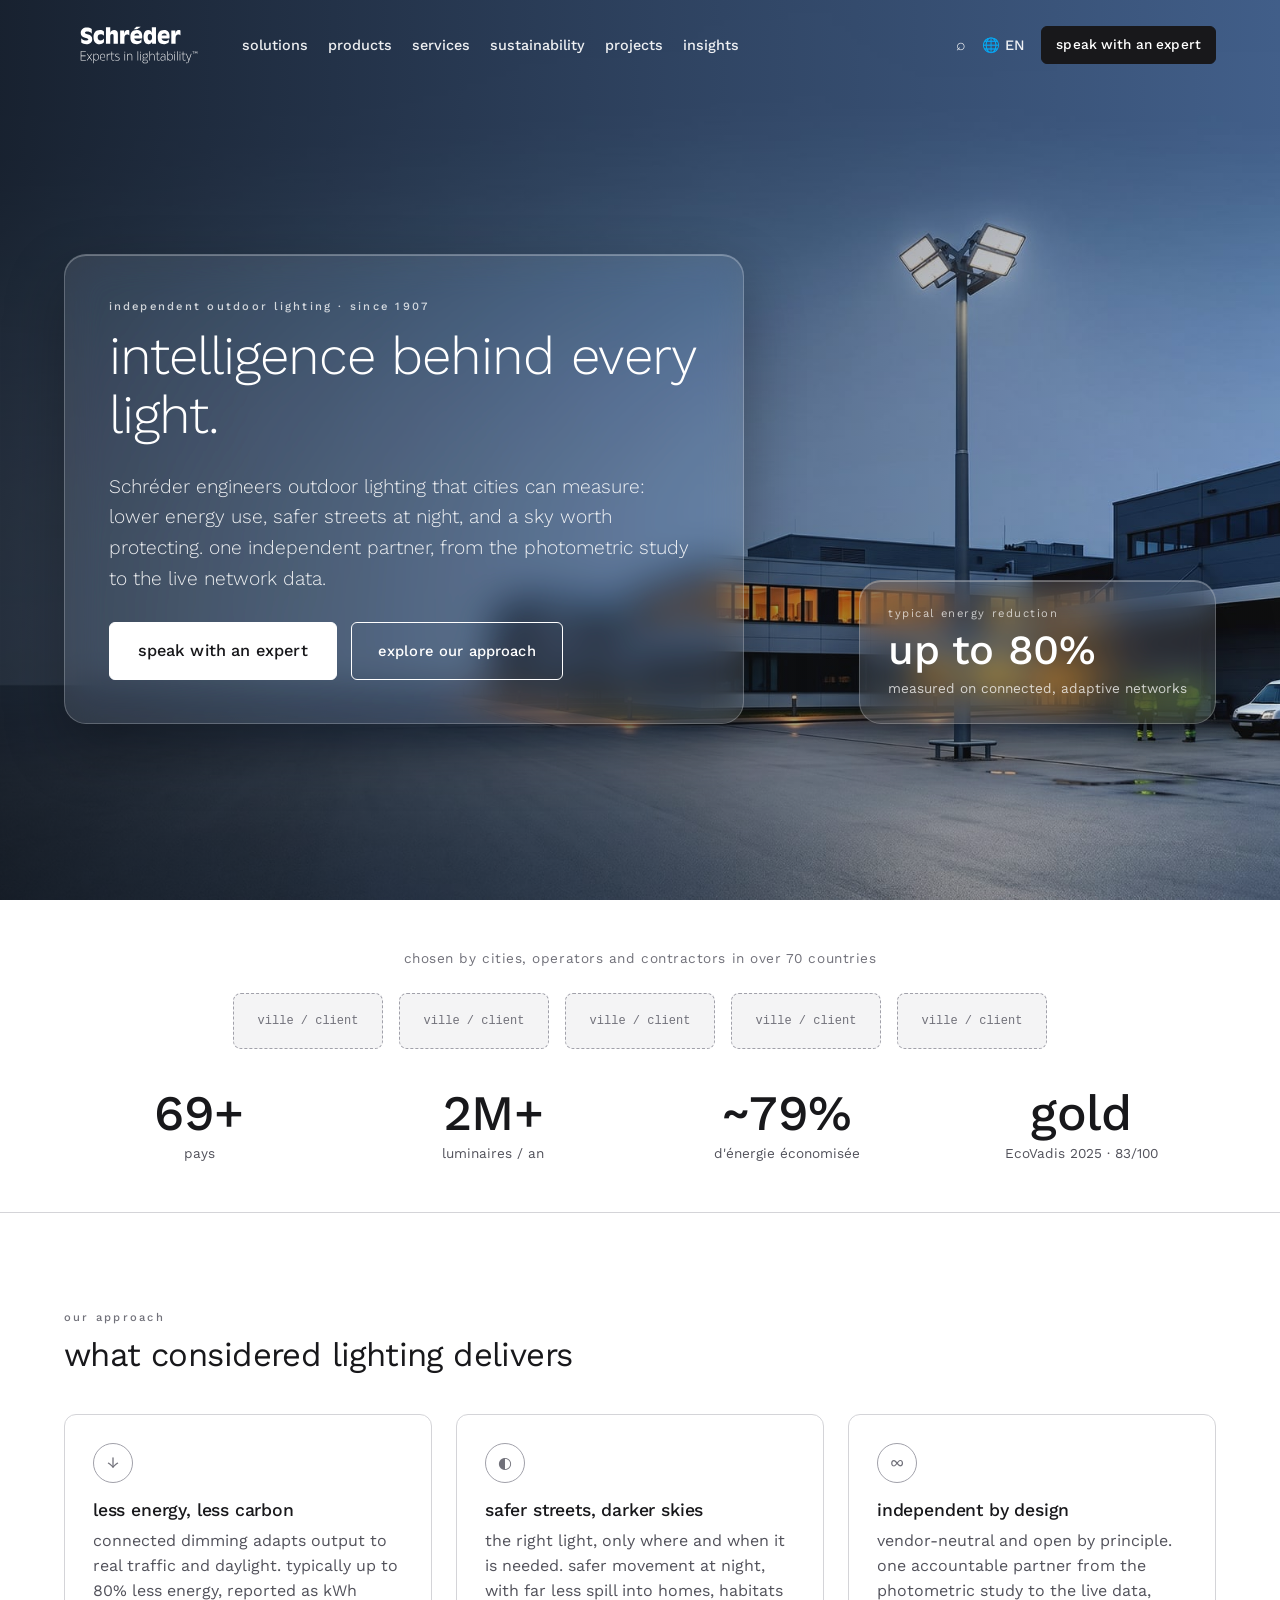
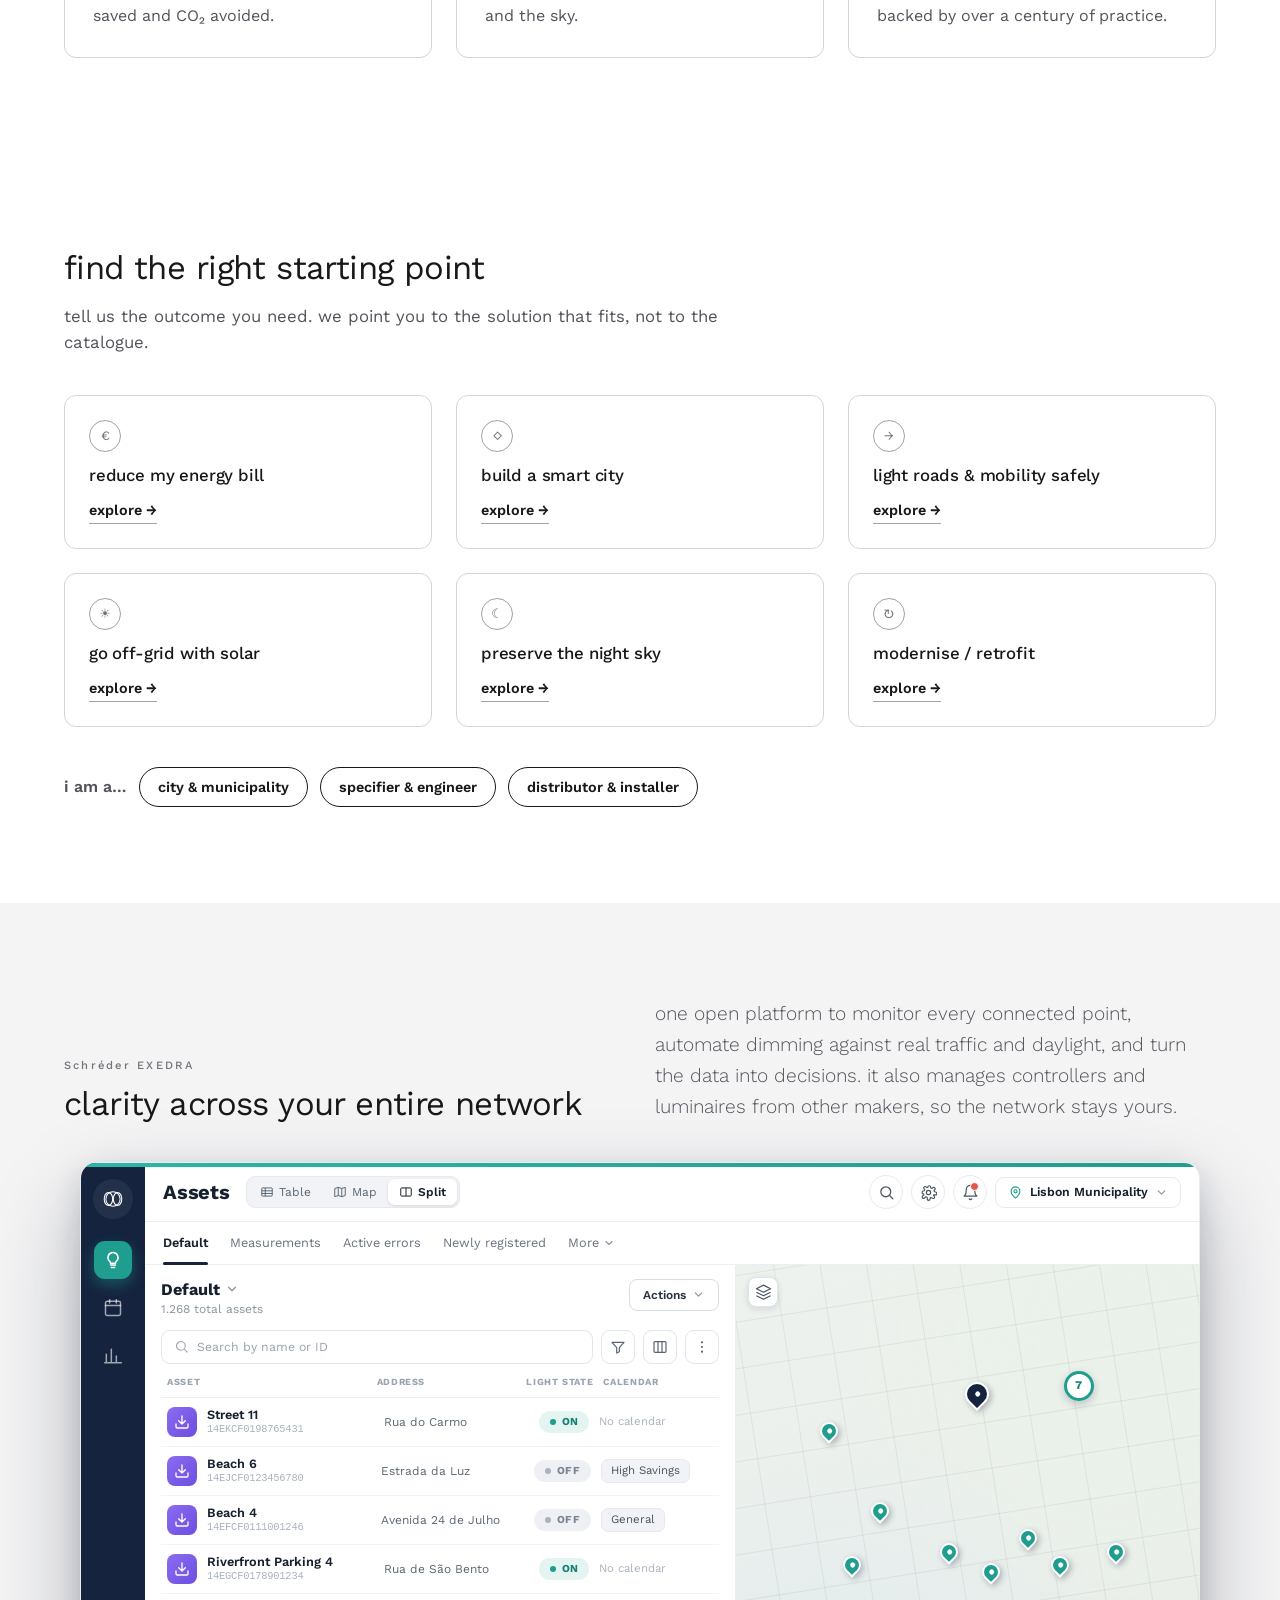
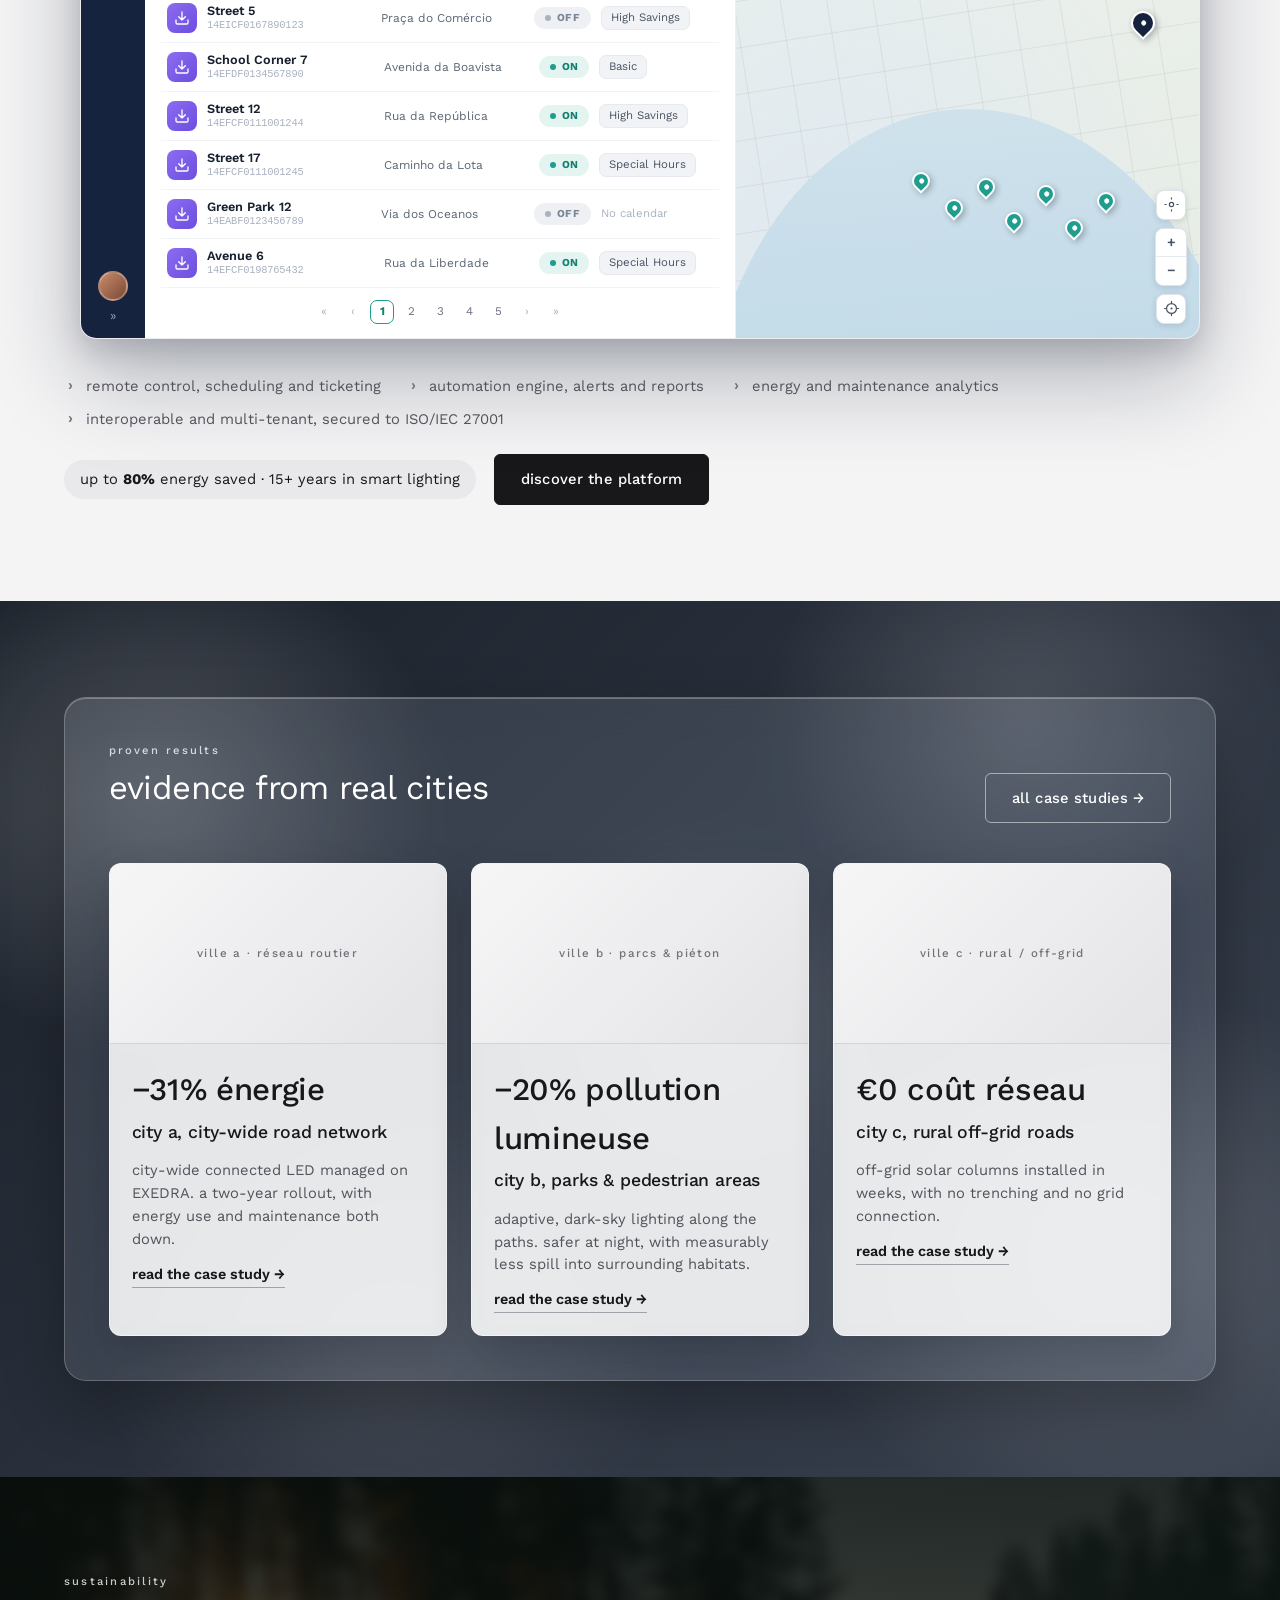
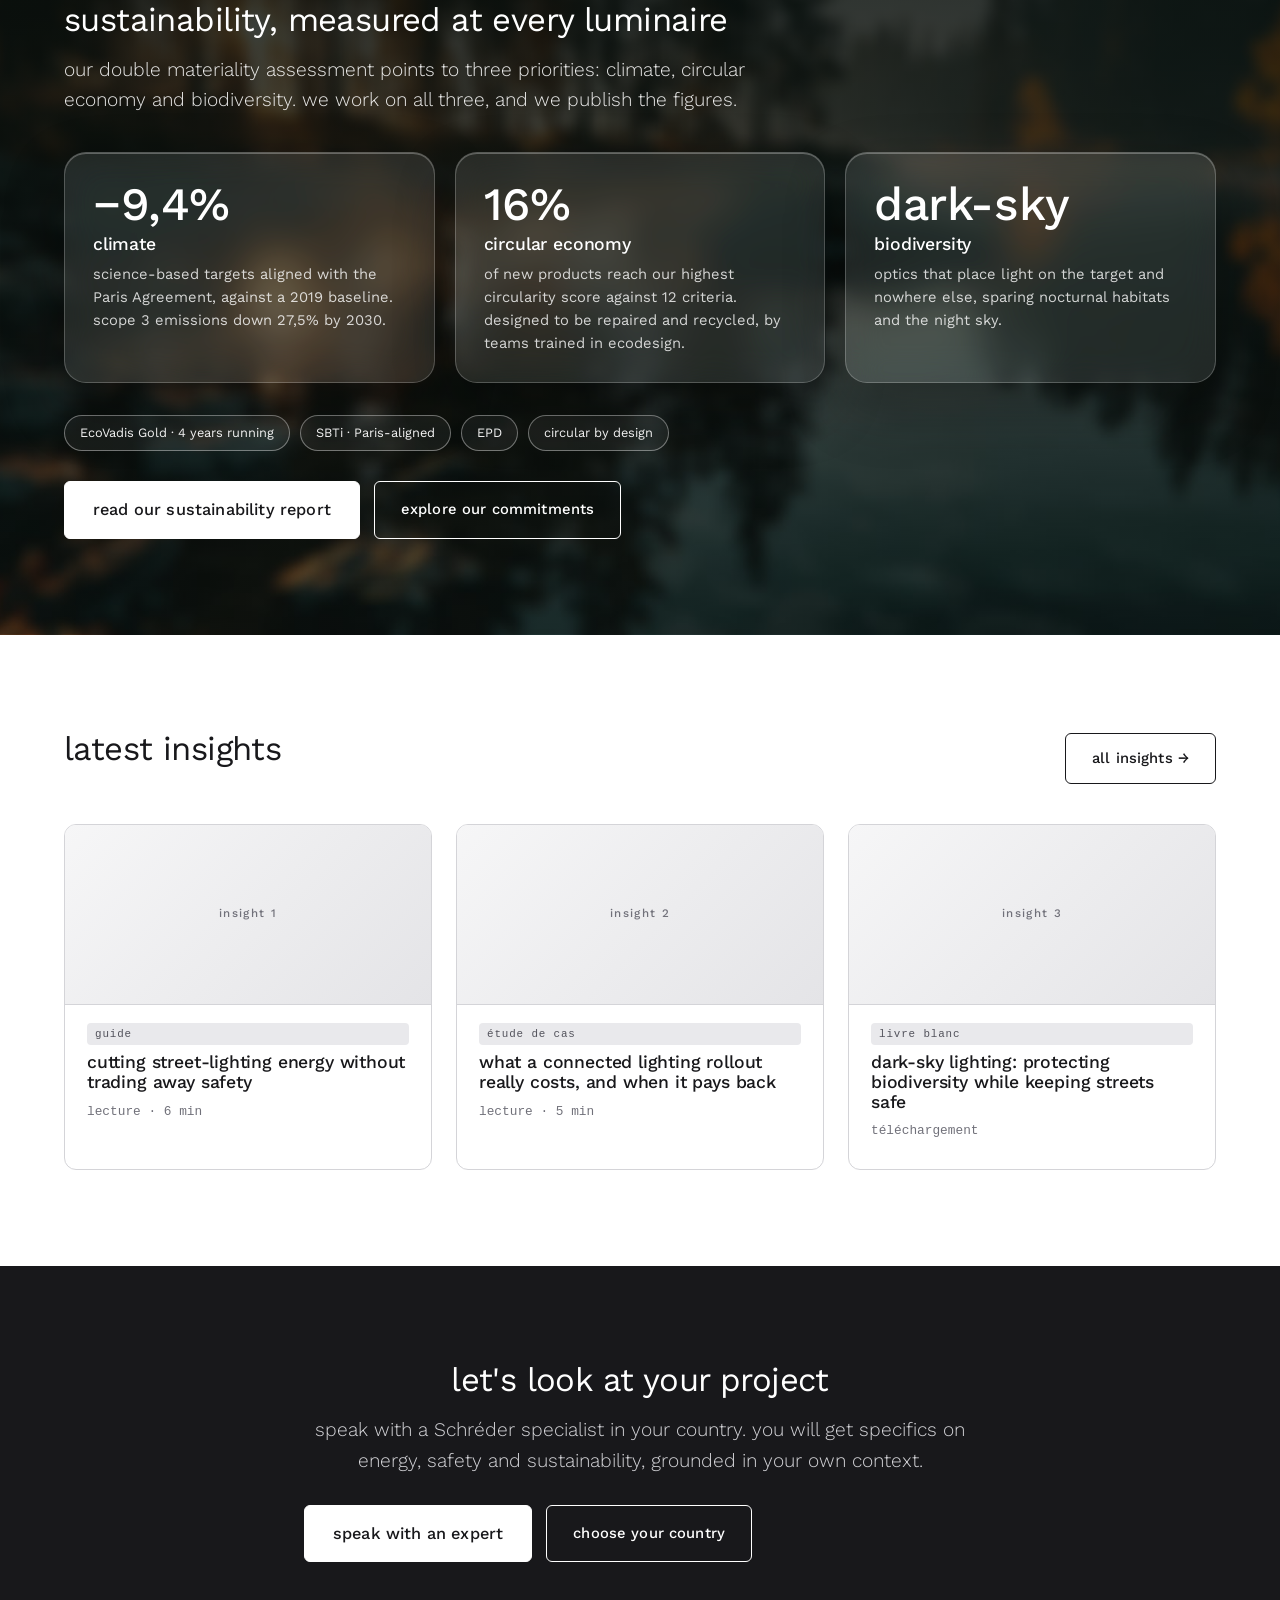
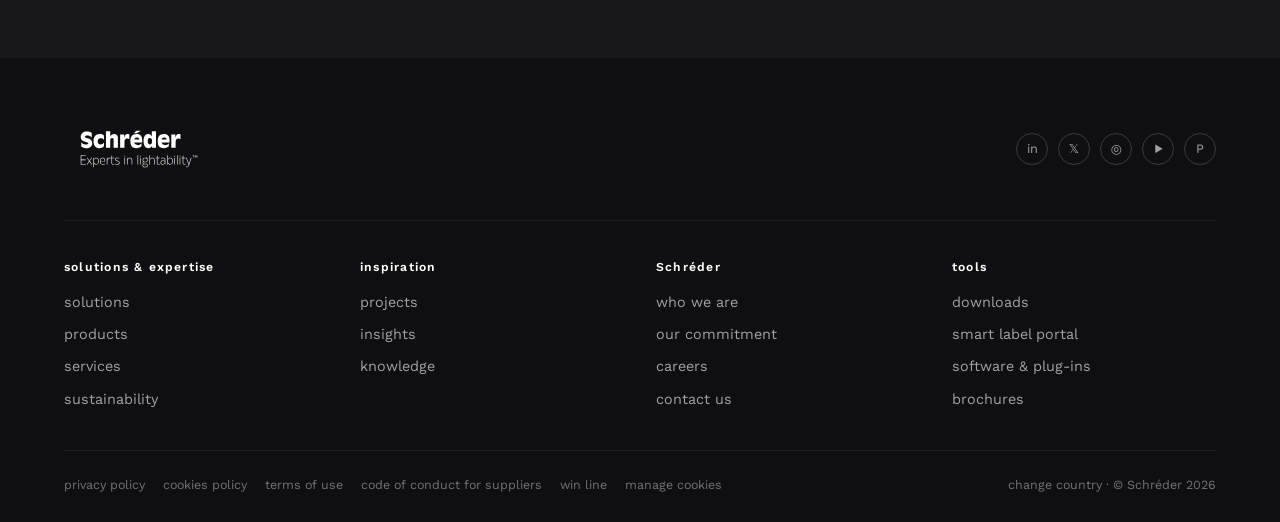
==== commit a940cf7b: "EXEDRA mock: faithful rebuild of the real Assets interface Replace the abstract placeholder mock wit" ====
--- a/index.html
+++ b/index.html
@@ -333,64 +333,261 @@
     <!-- ============================================================= -->
     <!-- 05 · PLATFORM · EXEDRA (ton Sage)                              -->
     <!-- ============================================================= -->
-    <section class="section feature feature--reverse">
-      <div class="container feature__grid">
-        <div class="feature__copy">
-          <p class="eyebrow">Schréder EXEDRA</p>
-          <h2>clarity across your entire network</h2>
-          <p>
+    <section class="section exedra-section">
+      <div class="container">
+        <div class="exedra-intro">
+          <div>
+            <p class="eyebrow">Schréder EXEDRA</p>
+            <h2>clarity across your entire network</h2>
+          </div>
+          <p class="lead">
             one open platform to monitor every connected point, automate dimming against real
             traffic and daylight, and turn the data into decisions. it also manages controllers
             and luminaires from other makers, so the network stays yours.
           </p>
-          <ul class="feature-list">
+        </div>
+
+        <div class="exedra-stage">
+          <div class="exedra-app" role="img"
+               aria-label="Schréder EXEDRA asset-management interface, showing the live status of a city lighting network on a map of Lisbon.">
+
+            <!-- shared icon symbols -->
+            <svg width="0" height="0" style="position:absolute" aria-hidden="true">
+              <symbol id="ex-i-asset" viewBox="0 0 24 24">
+                <path d="M21 15v4a2 2 0 0 1-2 2H5a2 2 0 0 1-2-2v-4" fill="none" stroke="currentColor" stroke-width="2" stroke-linecap="round" stroke-linejoin="round"/>
+                <path d="M7 10l5 5 5-5M12 15V3" fill="none" stroke="currentColor" stroke-width="2" stroke-linecap="round" stroke-linejoin="round"/>
+              </symbol>
+              <symbol id="ex-i-chev" viewBox="0 0 24 24">
+                <path d="M6 9l6 6 6-6" fill="none" stroke="currentColor" stroke-width="2.2" stroke-linecap="round" stroke-linejoin="round"/>
+              </symbol>
+            </svg>
+
+            <!-- left rail -->
+            <aside class="ex-rail">
+              <span class="ex-rail__logo" aria-hidden="true">
+                <svg viewBox="0 0 40 24" fill="none" stroke="#fff" stroke-width="1.6">
+                  <ellipse cx="20" cy="12" rx="11" ry="11"/>
+                  <ellipse cx="13" cy="12" rx="6.5" ry="10"/>
+                  <ellipse cx="27" cy="12" rx="6.5" ry="10"/>
+                </svg>
+              </span>
+              <nav class="ex-rail__nav" aria-hidden="true">
+                <span class="ex-rail__ico is-active" title="Assets">
+                  <svg viewBox="0 0 24 24" fill="none" stroke="currentColor" stroke-width="1.8" stroke-linecap="round" stroke-linejoin="round">
+                    <path d="M9 18h6M10 21h4M12 3a6 6 0 0 0-4 10.5c.7.7 1 1.3 1 2.5h6c0-1.2.3-1.8 1-2.5A6 6 0 0 0 12 3z"/>
+                  </svg>
+                </span>
+                <span class="ex-rail__ico" title="Calendars">
+                  <svg viewBox="0 0 24 24" fill="none" stroke="currentColor" stroke-width="1.8" stroke-linecap="round" stroke-linejoin="round">
+                    <rect x="3" y="4" width="18" height="17" rx="2"/><path d="M3 9h18M8 2v4M16 2v4"/>
+                  </svg>
+                </span>
+                <span class="ex-rail__ico" title="Analytics">
+                  <svg viewBox="0 0 24 24" fill="none" stroke="currentColor" stroke-width="1.8" stroke-linecap="round" stroke-linejoin="round">
+                    <path d="M4 20V10M10 20V4M16 20v-8M22 20H2"/>
+                  </svg>
+                </span>
+              </nav>
+              <span class="ex-rail__user" aria-hidden="true">
+                <span class="ex-rail__avatar"></span>
+                <span class="ex-rail__expand">»</span>
+              </span>
+            </aside>
+
+            <!-- main -->
+            <div class="ex-main">
+
+              <!-- top bar -->
+              <header class="ex-topbar">
+                <h3 class="ex-topbar__title">Assets</h3>
+                <div class="ex-seg" role="group" aria-label="View">
+                  <button type="button">
+                    <svg viewBox="0 0 24 24" fill="none" stroke="currentColor" stroke-width="1.7"><rect x="3" y="5" width="18" height="14" rx="1.5"/><path d="M3 10h18M3 14.5h18M9 5v14"/></svg>Table
+                  </button>
+                  <button type="button">
+                    <svg viewBox="0 0 24 24" fill="none" stroke="currentColor" stroke-width="1.7" stroke-linejoin="round"><path d="M9 4 3 6v14l6-2 6 2 6-2V4l-6 2-6-2zM9 4v14M15 6v14"/></svg>Map
+                  </button>
+                  <button type="button" class="is-active">
+                    <svg viewBox="0 0 24 24" fill="none" stroke="currentColor" stroke-width="1.7"><rect x="3" y="5" width="18" height="14" rx="1.5"/><path d="M12 5v14"/></svg>Split
+                  </button>
+                </div>
+                <div class="ex-topbar__right">
+                  <button type="button" class="ex-iconbtn" aria-label="Search">
+                    <svg viewBox="0 0 24 24" fill="none" stroke="currentColor" stroke-width="1.8" stroke-linecap="round"><circle cx="11" cy="11" r="7"/><path d="M21 21l-4-4"/></svg>
+                  </button>
+                  <button type="button" class="ex-iconbtn" aria-label="Settings">
+                    <svg viewBox="0 0 24 24" fill="none" stroke="currentColor" stroke-width="1.7"><circle cx="12" cy="12" r="3"/><path d="M19.4 15a1.6 1.6 0 0 0 .3 1.8l.1.1a2 2 0 1 1-2.8 2.8l-.1-.1a1.6 1.6 0 0 0-2.7 1.1V21a2 2 0 1 1-4 0v-.1A1.6 1.6 0 0 0 6.8 19.4l-.1.1a2 2 0 1 1-2.8-2.8l.1-.1A1.6 1.6 0 0 0 5 13.9H4.9a2 2 0 1 1 0-4H5a1.6 1.6 0 0 0 1.1-2.7l-.1-.1a2 2 0 1 1 2.8-2.8l.1.1A1.6 1.6 0 0 0 11 4.6V4.5a2 2 0 1 1 4 0v.1a1.6 1.6 0 0 0 2.7 1.1l.1-.1a2 2 0 1 1 2.8 2.8l-.1.1a1.6 1.6 0 0 0-.3 1.8 1.6 1.6 0 0 0 1.5 1h.1a2 2 0 1 1 0 4H21a1.6 1.6 0 0 0-1.6 1z"/></svg>
+                  </button>
+                  <button type="button" class="ex-iconbtn ex-iconbtn--badge" aria-label="Notifications">
+                    <svg viewBox="0 0 24 24" fill="none" stroke="currentColor" stroke-width="1.8" stroke-linecap="round" stroke-linejoin="round"><path d="M18 8a6 6 0 1 0-12 0c0 7-3 9-3 9h18s-3-2-3-9M13.7 21a2 2 0 0 1-3.4 0"/></svg>
+                  </button>
+                  <button type="button" class="ex-tenant">
+                    <svg viewBox="0 0 24 24" fill="none" stroke="currentColor" stroke-width="1.8" stroke-linecap="round" stroke-linejoin="round" class="ex-tenant__pin"><path d="M12 21s-7-6-7-11a7 7 0 0 1 14 0c0 5-7 11-7 11z"/><circle cx="12" cy="10" r="2.5"/></svg>
+                    Lisbon Municipality
+                    <svg class="ex-tenant__chev"><use href="#ex-i-chev"/></svg>
+                  </button>
+                </div>
+              </header>
+
+              <!-- tabs -->
+              <nav class="ex-tabs" aria-label="Asset views">
+                <span class="is-active">Default</span>
+                <span>Measurements</span>
+                <span>Active errors</span>
+                <span>Newly registered</span>
+                <span class="ex-tabs__more">More <svg class="ex-tabs__chev"><use href="#ex-i-chev"/></svg></span>
+              </nav>
+
+              <!-- body -->
+              <div class="ex-body">
+
+                <!-- list panel -->
+                <section class="ex-list">
+                  <div class="ex-list__head">
+                    <div>
+                      <div class="ex-list__title">Default <svg class="ex-list__chev"><use href="#ex-i-chev"/></svg></div>
+                      <div class="ex-list__count">1.268 total assets</div>
+                    </div>
+                    <button type="button" class="ex-actions">Actions <svg class="ex-actions__chev"><use href="#ex-i-chev"/></svg></button>
+                  </div>
+
+                  <div class="ex-toolbar">
+                    <div class="ex-search">
+                      <svg viewBox="0 0 24 24" fill="none" stroke="currentColor" stroke-width="1.8" stroke-linecap="round"><circle cx="11" cy="11" r="7"/><path d="M21 21l-4-4"/></svg>
+                      <span>Search by name or ID</span>
+                    </div>
+                    <button type="button" class="ex-tool" aria-label="Filter"><svg viewBox="0 0 24 24" fill="none" stroke="currentColor" stroke-width="1.8" stroke-linecap="round" stroke-linejoin="round"><path d="M3 5h18l-7 8v6l-4 2v-8z"/></svg></button>
+                    <button type="button" class="ex-tool" aria-label="Columns"><svg viewBox="0 0 24 24" fill="none" stroke="currentColor" stroke-width="1.8"><rect x="3" y="4" width="18" height="16" rx="1.5"/><path d="M9 4v16M15 4v16"/></svg></button>
+                    <button type="button" class="ex-tool" aria-label="More"><svg viewBox="0 0 24 24" fill="currentColor"><circle cx="12" cy="5" r="1.6"/><circle cx="12" cy="12" r="1.6"/><circle cx="12" cy="19" r="1.6"/></svg></button>
+                  </div>
+
+                  <div class="ex-table">
+                    <div class="ex-thead">
+                      <span>Asset</span><span>Address</span><span>Light state</span><span>Calendar</span>
+                    </div>
+
+                    <div class="ex-row">
+                      <div class="ex-asset"><span class="ex-asset__ico"><svg><use href="#ex-i-asset"/></svg></span><span class="ex-asset__txt"><b>Street 11</b><i>14EKCF0198765431</i></span></div>
+                      <span class="ex-addr">Rua do Carmo</span>
+                      <span class="ex-state ex-state--on"><i></i>ON</span>
+                      <span class="ex-cal">No calendar</span>
+                    </div>
+                    <div class="ex-row">
+                      <div class="ex-asset"><span class="ex-asset__ico"><svg><use href="#ex-i-asset"/></svg></span><span class="ex-asset__txt"><b>Beach 6</b><i>14EJCF0123456780</i></span></div>
+                      <span class="ex-addr">Estrada da Luz</span>
+                      <span class="ex-state ex-state--off"><i></i>OFF</span>
+                      <span class="ex-cal ex-cal--set">High Savings</span>
+                    </div>
+                    <div class="ex-row">
+                      <div class="ex-asset"><span class="ex-asset__ico"><svg><use href="#ex-i-asset"/></svg></span><span class="ex-asset__txt"><b>Beach 4</b><i>14EFCF0111001246</i></span></div>
+                      <span class="ex-addr">Avenida 24 de Julho</span>
+                      <span class="ex-state ex-state--off"><i></i>OFF</span>
+                      <span class="ex-cal ex-cal--set">General</span>
+                    </div>
+                    <div class="ex-row">
+                      <div class="ex-asset"><span class="ex-asset__ico"><svg><use href="#ex-i-asset"/></svg></span><span class="ex-asset__txt"><b>Riverfront Parking 4</b><i>14EGCF0178901234</i></span></div>
+                      <span class="ex-addr">Rua de São Bento</span>
+                      <span class="ex-state ex-state--on"><i></i>ON</span>
+                      <span class="ex-cal">No calendar</span>
+                    </div>
+                    <div class="ex-row">
+                      <div class="ex-asset"><span class="ex-asset__ico"><svg><use href="#ex-i-asset"/></svg></span><span class="ex-asset__txt"><b>Street 5</b><i>14EICF0167890123</i></span></div>
+                      <span class="ex-addr">Praça do Comércio</span>
+                      <span class="ex-state ex-state--off"><i></i>OFF</span>
+                      <span class="ex-cal ex-cal--set">High Savings</span>
+                    </div>
+                    <div class="ex-row">
+                      <div class="ex-asset"><span class="ex-asset__ico"><svg><use href="#ex-i-asset"/></svg></span><span class="ex-asset__txt"><b>School Corner 7</b><i>14EFDF0134567890</i></span></div>
+                      <span class="ex-addr">Avenida da Boavista</span>
+                      <span class="ex-state ex-state--on"><i></i>ON</span>
+                      <span class="ex-cal ex-cal--set">Basic</span>
+                    </div>
+                    <div class="ex-row">
+                      <div class="ex-asset"><span class="ex-asset__ico"><svg><use href="#ex-i-asset"/></svg></span><span class="ex-asset__txt"><b>Street 12</b><i>14EFCF0111001244</i></span></div>
+                      <span class="ex-addr">Rua da República</span>
+                      <span class="ex-state ex-state--on"><i></i>ON</span>
+                      <span class="ex-cal ex-cal--set">High Savings</span>
+                    </div>
+                    <div class="ex-row">
+                      <div class="ex-asset"><span class="ex-asset__ico"><svg><use href="#ex-i-asset"/></svg></span><span class="ex-asset__txt"><b>Street 17</b><i>14EFCF0111001245</i></span></div>
+                      <span class="ex-addr">Caminho da Lota</span>
+                      <span class="ex-state ex-state--on"><i></i>ON</span>
+                      <span class="ex-cal ex-cal--set">Special Hours</span>
+                    </div>
+                    <div class="ex-row">
+                      <div class="ex-asset"><span class="ex-asset__ico"><svg><use href="#ex-i-asset"/></svg></span><span class="ex-asset__txt"><b>Green Park 12</b><i>14EABF0123456789</i></span></div>
+                      <span class="ex-addr">Via dos Oceanos</span>
+                      <span class="ex-state ex-state--off"><i></i>OFF</span>
+                      <span class="ex-cal">No calendar</span>
+                    </div>
+                    <div class="ex-row">
+                      <div class="ex-asset"><span class="ex-asset__ico"><svg><use href="#ex-i-asset"/></svg></span><span class="ex-asset__txt"><b>Avenue 6</b><i>14EFCF0198765432</i></span></div>
+                      <span class="ex-addr">Rua da Liberdade</span>
+                      <span class="ex-state ex-state--on"><i></i>ON</span>
+                      <span class="ex-cal ex-cal--set">Special Hours</span>
+                    </div>
+                  </div>
+
+                  <div class="ex-pager">
+                    <span class="ex-pager__nav">«</span>
+                    <span class="ex-pager__nav">‹</span>
+                    <span class="ex-pager__pg is-active">1</span>
+                    <span class="ex-pager__pg">2</span>
+                    <span class="ex-pager__pg">3</span>
+                    <span class="ex-pager__pg">4</span>
+                    <span class="ex-pager__pg">5</span>
+                    <span class="ex-pager__nav">›</span>
+                    <span class="ex-pager__nav">»</span>
+                  </div>
+                </section>
+
+                <!-- map panel -->
+                <section class="ex-map" aria-hidden="true">
+                  <span class="ex-map__layers">
+                    <svg viewBox="0 0 24 24" fill="none" stroke="currentColor" stroke-width="1.7" stroke-linejoin="round"><path d="M12 3 2 8l10 5 10-5-10-5zM2 13l10 5 10-5M2 18l10 5 10-5"/></svg>
+                  </span>
+
+                  <span class="ex-pin" style="left:20%;top:26%"></span>
+                  <span class="ex-pin" style="left:31%;top:38%"></span>
+                  <span class="ex-pin" style="left:25%;top:46%"></span>
+                  <span class="ex-cluster" style="left:74%;top:18%">7</span>
+                  <span class="ex-pin ex-pin--lg" style="left:52%;top:21%"></span>
+                  <span class="ex-pin" style="left:46%;top:44%"></span>
+                  <span class="ex-pin" style="left:55%;top:47%"></span>
+                  <span class="ex-pin" style="left:63%;top:42%"></span>
+                  <span class="ex-pin" style="left:70%;top:46%"></span>
+                  <span class="ex-pin" style="left:82%;top:44%"></span>
+                  <span class="ex-pin ex-pin--lg" style="left:88%;top:55%"></span>
+                  <span class="ex-pin" style="left:40%;top:78%"></span>
+                  <span class="ex-pin" style="left:47%;top:82%"></span>
+                  <span class="ex-pin" style="left:54%;top:79%"></span>
+                  <span class="ex-pin" style="left:60%;top:84%"></span>
+                  <span class="ex-pin" style="left:67%;top:80%"></span>
+                  <span class="ex-pin" style="left:73%;top:85%"></span>
+                  <span class="ex-pin" style="left:80%;top:81%"></span>
+
+                  <div class="ex-map__ctrls">
+                    <span class="ex-map__btn"><svg viewBox="0 0 24 24" fill="none" stroke="currentColor" stroke-width="1.7"><circle cx="12" cy="12" r="3"/><path d="M12 2v3M12 19v3M2 12h3M19 12h3"/></svg></span>
+                    <span class="ex-map__zoom"><b>+</b><b>−</b></span>
+                    <span class="ex-map__btn"><svg viewBox="0 0 24 24" fill="none" stroke="currentColor" stroke-width="1.7" stroke-linecap="round"><circle cx="12" cy="12" r="7"/><path d="M12 2v3M12 19v3M2 12h3M19 12h3"/><circle cx="12" cy="12" r="1.5" fill="currentColor" stroke="none"/></svg></span>
+                  </div>
+                </section>
+
+              </div>
+            </div>
+          </div>
+        </div>
+
+        <div class="exedra-foot">
+          <ul class="feature-list feature-list--row">
             <li>remote control, scheduling and ticketing</li>
             <li>automation engine, alerts and reports</li>
             <li>energy and maintenance analytics</li>
             <li>interoperable and multi-tenant, secured to ISO/IEC 27001</li>
           </ul>
-          <p class="metric-chip">up to <strong>80%</strong> energy saved · 15+ years in smart lighting</p>
-          <button class="btn btn--primary">discover the platform</button>
-        </div>
-
-        <div class="feature__media exedra-stage">
-          <div class="exedra-mock" aria-hidden="true">
-            <div class="exedra-ui">
-              <aside class="exedra-rail">
-                <span class="exedra-rail__logo">S</span>
-                <span class="exedra-rail__ico is-active"></span>
-                <span class="exedra-rail__ico"></span>
-                <span class="exedra-rail__ico"></span>
-                <span class="exedra-rail__ico"></span>
-                <span class="exedra-rail__ico"></span>
-              </aside>
-              <div class="exedra-main">
-                <div class="exedra-top">
-                  <span class="exedra-top__title">assets</span>
-                  <span class="exedra-top__tabs"><i class="is-on"></i><i></i><i></i></span>
-                  <span class="exedra-top__search"></span>
-                </div>
-                <div class="exedra-cols">
-                  <div class="exedra-list">
-                    <div class="exedra-lh"><span></span><span></span><span></span></div>
-                    <div class="exedra-li"><span class="dot dot--ok"></span><span class="nm"></span><span class="bdg bdg--ok">on</span></div>
-                    <div class="exedra-li"><span class="dot dot--ok"></span><span class="nm"></span><span class="bdg bdg--ok">on</span></div>
-                    <div class="exedra-li"><span class="dot dot--warn"></span><span class="nm"></span><span class="bdg bdg--warn">dim</span></div>
-                    <div class="exedra-li"><span class="dot dot--ok"></span><span class="nm"></span><span class="bdg bdg--ok">on</span></div>
-                    <div class="exedra-li"><span class="dot dot--off"></span><span class="nm"></span><span class="bdg bdg--off">fault</span></div>
-                    <div class="exedra-li"><span class="dot dot--ok"></span><span class="nm"></span><span class="bdg bdg--ok">on</span></div>
-                  </div>
-                  <div class="exedra-map">
-                    <span class="pin" style="left:30%;top:34%"></span>
-                    <span class="pin pin--sel" style="left:54%;top:50%"></span>
-                    <span class="pin" style="left:70%;top:28%"></span>
-                    <span class="pin" style="left:44%;top:72%"></span>
-                    <span class="pin" style="left:80%;top:62%"></span>
-                    <span class="exedra-map__ctrl"><i></i><i></i></span>
-                  </div>
-                </div>
-              </div>
-            </div>
+          <div class="exedra-foot__cta">
+            <p class="metric-chip">up to <strong>80%</strong> energy saved · 15+ years in smart lighting</p>
+            <button class="btn btn--primary">discover the platform</button>
           </div>
         </div>
       </div>
--- a/css/styles.css
+++ b/css/styles.css
@@ -526,54 +526,7 @@
 .feature-list li { position: relative; padding-left: 22px; color: var(--ink-2); font-size: .96rem; }
 .feature-list li::before { content: "›"; position: absolute; left: 4px; top: -1px; color: var(--ink-3); font-weight: 600; }
 
-.exedra-stage { display: flex; align-items: center; justify-content: center; min-height: 380px; overflow: visible; perspective: 1500px; }
-.exedra-mock {
-  width: 100%; max-width: 560px;
-  animation: exedraFloat 7s ease-in-out infinite;
-  -webkit-mask-image: linear-gradient(102deg, #000 58%, transparent 97%);
-  mask-image: linear-gradient(102deg, #000 58%, transparent 97%);
-}
-@keyframes exedraFloat { 0%, 100% { transform: translateY(0); } 50% { transform: translateY(-12px); } }
-
-.exedra-ui {
-  transform: rotateY(-14deg) rotateX(5deg); transform-origin: left center;
-  border-radius: 16px; overflow: hidden; color: #e7e7ea; font-size: 12px; line-height: 1.3;
-  background: #161c27; border: 1px solid rgba(255,255,255,.10);
-  box-shadow: 0 44px 90px rgba(0,0,0,.45), 0 10px 26px rgba(0,0,0,.35);
-}
-.exedra-ui__bar { display: flex; align-items: center; gap: 10px; padding: 12px 14px; background: rgba(255,255,255,.04); border-bottom: 1px solid rgba(255,255,255,.08); }
-.exedra-ui__dots { display: flex; gap: 5px; }
-.exedra-ui__dots i { width: 8px; height: 8px; border-radius: 50%; background: rgba(255,255,255,.25); }
-.exedra-ui__title { font-weight: 500; letter-spacing: .02em; color: #fff; }
-.exedra-ui__nav { margin-left: auto; display: flex; gap: 8px; }
-.exedra-ui__nav i { width: 22px; height: 6px; border-radius: 3px; background: rgba(255,255,255,.14); }
-
-.exedra-ui__body { display: grid; grid-template-columns: 1.5fr 1fr; gap: 12px; padding: 14px; }
-.exedra-ui__map { position: relative; min-height: 158px; border-radius: 10px; overflow: hidden; background: linear-gradient(180deg, #0f1420, #141b29); border: 1px solid rgba(255,255,255,.06); }
-.exedra-ui__map::before { content: ""; position: absolute; inset: 0; background-image: linear-gradient(rgba(255,255,255,.05) 1px, transparent 1px), linear-gradient(90deg, rgba(255,255,255,.05) 1px, transparent 1px); background-size: 28px 28px; }
-.node { position: absolute; width: 9px; height: 9px; border-radius: 50%; background: rgba(255,255,255,.3); transform: translate(-50%, -50%); }
-.node--on { background: #f4b740; box-shadow: 0 0 0 4px rgba(244,183,64,.16), 0 0 10px rgba(244,183,64,.6); }
-
-.exedra-ui__side { display: flex; flex-direction: column; gap: 10px; }
-.exedra-kpi { background: rgba(255,255,255,.04); border: 1px solid rgba(255,255,255,.07); border-radius: 10px; padding: 10px 12px; }
-.exedra-kpi b { display: block; font-size: 18px; font-weight: 300; color: #fff; }
-.exedra-kpi span { color: rgba(255,255,255,.55); font-size: 10px; letter-spacing: .08em; }
-.exedra-spark { display: flex; align-items: flex-end; gap: 5px; height: 56px; padding: 10px 12px; background: rgba(255,255,255,.04); border: 1px solid rgba(255,255,255,.07); border-radius: 10px; }
-.exedra-spark i { flex: 1; border-radius: 2px 2px 0 0; background: linear-gradient(180deg, #f4b740, rgba(244,183,64,.3)); }
-
-.exedra-ui__rows { padding: 0 14px 14px; display: flex; flex-direction: column; gap: 8px; }
-.exedra-row { display: flex; align-items: center; gap: 10px; padding: 9px 12px; background: rgba(255,255,255,.03); border: 1px solid rgba(255,255,255,.06); border-radius: 8px; }
-.exedra-row .d { width: 8px; height: 8px; border-radius: 50%; flex: none; }
-.d--ok { background: #5fcf80; } .d--warn { background: #f4b740; }
-.exedra-row .l { height: 6px; border-radius: 3px; background: rgba(255,255,255,.12); flex: 1; }
-.exedra-row .l--w { max-width: 90px; background: rgba(255,255,255,.22); flex: none; width: 90px; }
-
-@media (max-width: 980px) {
-  .exedra-ui { transform: none; }
-  .exedra-mock { -webkit-mask-image: none; mask-image: none; max-width: 100%; }
-  .exedra-stage { perspective: none; min-height: 0; }
-}
-@media (prefers-reduced-motion: reduce) { .exedra-mock { animation: none; } }
+/* EXEDRA showcase styles live further down (see "EXEDRA mock" block). */
 
 /* =============================================================
    Chiffres clés — plus grands, un peu plus épais, reveal classe
@@ -622,52 +575,184 @@
 .mobile-menu .btn--primary { background: #fff; color: var(--ink); border-color: #fff; }
 
 /* =============================================================
-   EXEDRA mock v2 — fidèle à l'interface réelle (thème clair)
-   ============================================================= */
-.exedra-ui {
-  display: grid; grid-template-columns: 46px 1fr; min-height: 330px;
-  transform: rotateY(-14deg) rotateX(5deg); transform-origin: left center;
-  border-radius: 14px; overflow: hidden; font-size: 11px; line-height: 1.3;
-  background: #eef1f5; color: #2b3340; border: 1px solid rgba(0,0,0,.06);
-  box-shadow: 0 44px 90px rgba(15,23,42,.35), 0 10px 26px rgba(15,23,42,.22);
-}
-.exedra-rail { background: #15233f; display: flex; flex-direction: column; align-items: center; gap: 14px; padding: 12px 0; }
-.exedra-rail__logo { width: 22px; height: 22px; border-radius: 6px; background: #2bb6a8; color: #fff; display: grid; place-items: center; font-weight: 600; font-size: 12px; }
-.exedra-rail__ico { width: 18px; height: 18px; border-radius: 5px; background: rgba(255,255,255,.14); }
-.exedra-rail__ico.is-active { background: #2bb6a8; }
-
-.exedra-main { display: flex; flex-direction: column; min-width: 0; background: #f5f7fa; }
-.exedra-top { display: flex; align-items: center; gap: 10px; padding: 10px 14px; background: #fff; border-bottom: 1px solid #e6e9ef; }
-.exedra-top__title { font-weight: 600; font-size: 13px; color: #1f2a3d; }
-.exedra-top__tabs { display: flex; gap: 8px; margin-left: 6px; }
-.exedra-top__tabs i { width: 26px; height: 6px; border-radius: 3px; background: #dfe3ea; }
-.exedra-top__tabs i.is-on { background: #2bb6a8; }
-.exedra-top__search { margin-left: auto; width: 120px; height: 22px; border-radius: 6px; background: #eef1f5; border: 1px solid #e1e5ec; }
-
-.exedra-cols { display: grid; grid-template-columns: 1.15fr .85fr; flex: 1; min-height: 0; }
-.exedra-list { padding: 10px; display: flex; flex-direction: column; gap: 7px; background: #f5f7fa; overflow: hidden; }
-.exedra-lh { display: flex; gap: 8px; padding: 0 8px 2px; }
-.exedra-lh span { height: 5px; border-radius: 3px; background: #dfe3ea; }
-.exedra-lh span:nth-child(1) { width: 38%; } .exedra-lh span:nth-child(2) { flex: 1; } .exedra-lh span:nth-child(3) { width: 30px; }
-.exedra-li { display: flex; align-items: center; gap: 8px; background: #fff; border: 1px solid #e9ecf2; border-radius: 7px; padding: 8px; }
-.exedra-li .dot { width: 7px; height: 7px; border-radius: 50%; flex: none; }
-.exedra-li .nm { height: 6px; border-radius: 3px; background: #d7dce4; flex: 1; }
-.exedra-li .bdg { font-size: 9px; font-weight: 600; padding: 2px 7px; border-radius: 999px; letter-spacing: .02em; flex: none; }
-.dot--ok { background: #2fae66; } .dot--warn { background: #f1a23b; } .dot--off { background: #e2574d; }
-.bdg--ok { background: #e3f6ec; color: #1f9254; } .bdg--warn { background: #fdf0dd; color: #b9772a; } .bdg--off { background: #fbe4e2; color: #c23b32; }
-
-.exedra-map { position: relative; background: linear-gradient(180deg, #e7ecf2, #dde5ee); border-left: 1px solid #e6e9ef; overflow: hidden; }
-.exedra-map::before { content: ""; position: absolute; inset: 0; background-image: linear-gradient(rgba(120,140,170,.16) 1px, transparent 1px), linear-gradient(90deg, rgba(120,140,170,.16) 1px, transparent 1px); background-size: 26px 26px; }
-.exedra-map::after { content: ""; position: absolute; left: -10%; right: -10%; top: 56%; height: 13px; background: rgba(255,255,255,.65); transform: rotate(-8deg); }
-.exedra-map .pin { position: absolute; width: 12px; height: 12px; border-radius: 50% 50% 50% 0; background: #2bb6a8; transform: translate(-50%, -100%) rotate(-45deg); box-shadow: 0 2px 4px rgba(0,0,0,.25); }
-.exedra-map .pin--sel { background: #15233f; width: 15px; height: 15px; }
-.exedra-map__ctrl { position: absolute; right: 8px; top: 8px; display: flex; flex-direction: column; gap: 3px; }
-.exedra-map__ctrl i { width: 16px; height: 14px; border-radius: 3px; background: #fff; border: 1px solid #dfe3ea; }
-
-@media (max-width: 980px) {
-  .exedra-ui { transform: none; min-height: 300px; }
-  .exedra-mock { -webkit-mask-image: none; mask-image: none; max-width: 100%; }
-  .exedra-stage { perspective: none; min-height: 0; }
+   EXEDRA mock — fidèle à l'interface réelle (Assets, thème clair)
+   ============================================================= */
+.exedra-section { background: var(--surface); overflow: hidden; }
+
+.exedra-intro {
+  display: grid; grid-template-columns: 1fr 1.05fr; gap: 24px 56px;
+  align-items: end; margin-bottom: 40px;
+}
+.exedra-intro h2 { margin-bottom: 0; }
+.exedra-intro .lead { margin: 0; }
+@media (max-width: 860px) { .exedra-intro { grid-template-columns: 1fr; gap: 16px; } }
+
+.exedra-stage { perspective: 2200px; }
+.exedra-app {
+  --teal: #1f9d8f; --teal-soft: #e3f4f1; --navy: #15233f;
+  display: grid; grid-template-columns: 64px 1fr;
+  margin-inline: auto; max-width: 1120px; min-height: clamp(440px, 50vw, 560px);
+  border-radius: 16px; overflow: hidden; background: #fff;
+  font-size: clamp(10px, 1.05vw, 13px); line-height: 1.35; color: #2b3340;
+  border: 1px solid rgba(15,23,42,.08);
+  box-shadow: 0 40px 90px rgba(15,23,42,.28), 0 12px 30px rgba(15,23,42,.16);
+}
+.exedra-app::before { /* top accent bar of the window */
+  content: ""; position: absolute; left: 0; right: 0; top: 0; height: 4px;
+  background: linear-gradient(90deg, #2bb6a8, #1f9d8f);
+}
+.exedra-app { position: relative; }
+.exedra-app svg { display: block; }
+
+/* ---- left rail ---- */
+.ex-rail { background: var(--navy); display: flex; flex-direction: column; align-items: center; gap: 22px; padding: 16px 0; }
+.ex-rail__logo { width: 40px; height: 40px; border-radius: 50%; background: rgba(255,255,255,.06); display: grid; place-items: center; }
+.ex-rail__logo svg { width: 26px; height: 18px; }
+.ex-rail__nav { display: flex; flex-direction: column; align-items: center; gap: 10px; flex: 1; }
+.ex-rail__ico { width: 38px; height: 38px; border-radius: 11px; display: grid; place-items: center; color: rgba(255,255,255,.6); }
+.ex-rail__ico svg { width: 20px; height: 20px; }
+.ex-rail__ico.is-active { background: var(--teal); color: #fff; box-shadow: 0 6px 14px rgba(31,157,143,.4); }
+.ex-rail__user { display: flex; flex-direction: column; align-items: center; gap: 8px; color: rgba(255,255,255,.55); }
+.ex-rail__avatar { width: 30px; height: 30px; border-radius: 50%; background: linear-gradient(135deg, #c98a6a, #7a4a35); border: 2px solid rgba(255,255,255,.25); }
+.ex-rail__expand { font-size: 13px; line-height: 1; }
+
+/* ---- main ---- */
+.ex-main { display: flex; flex-direction: column; min-width: 0; background: #fff; }
+
+.ex-topbar { display: flex; align-items: center; gap: 16px; padding: 12px 18px; border-bottom: 1px solid #eceef2; }
+.ex-topbar__title { font-size: 1.55em; font-weight: 700; letter-spacing: -.01em; color: #16202e; margin: 0; }
+.ex-seg { display: inline-flex; background: #f1f3f6; border: 1px solid #e6e9ef; border-radius: 9px; padding: 2px; }
+.ex-seg button { display: inline-flex; align-items: center; gap: 5px; font: inherit; font-size: .92em; color: #5b6675; background: none; border: 0; padding: 5px 11px; border-radius: 7px; cursor: pointer; }
+.ex-seg button svg { width: 14px; height: 14px; }
+.ex-seg button.is-active { background: #fff; color: #16202e; font-weight: 600; box-shadow: 0 1px 3px rgba(15,23,42,.12); }
+.ex-topbar__right { margin-left: auto; display: flex; align-items: center; gap: 8px; }
+.ex-iconbtn { position: relative; width: 34px; height: 34px; border-radius: 50%; border: 1px solid #e6e9ef; background: #fff; color: #4a5563; display: grid; place-items: center; cursor: pointer; }
+.ex-iconbtn svg { width: 17px; height: 17px; }
+.ex-iconbtn--badge::after { content: ""; position: absolute; top: 6px; right: 7px; width: 7px; height: 7px; border-radius: 50%; background: #e2574d; border: 1.5px solid #fff; }
+.ex-tenant { display: inline-flex; align-items: center; gap: 7px; font: inherit; font-weight: 600; font-size: .95em; color: #16202e; background: #fff; border: 1px solid #e6e9ef; border-radius: 9px; padding: 6px 12px; cursor: pointer; }
+.ex-tenant__pin { width: 15px; height: 15px; color: var(--teal); }
+.ex-tenant__chev { width: 13px; height: 13px; color: #8b95a3; }
+
+.ex-tabs { display: flex; align-items: center; gap: 22px; padding: 0 18px; border-bottom: 1px solid #eceef2; }
+.ex-tabs span { position: relative; padding: 12px 0; font-size: .98em; color: #6b7280; cursor: pointer; white-space: nowrap; display: inline-flex; align-items: center; gap: 4px; }
+.ex-tabs span.is-active { color: #16202e; font-weight: 600; }
+.ex-tabs span.is-active::after { content: ""; position: absolute; left: 0; right: 0; bottom: -1px; height: 2.5px; border-radius: 2px; background: var(--navy); }
+.ex-tabs__chev { width: 12px; height: 12px; color: #8b95a3; }
+
+.ex-body { flex: 1; display: grid; grid-template-columns: minmax(0, 1.12fr) minmax(0, .88fr); min-height: 0; }
+
+/* ---- list panel ---- */
+.ex-list { display: flex; flex-direction: column; min-width: 0; padding: 14px 16px 10px; }
+.ex-list__head { display: flex; align-items: flex-start; justify-content: space-between; gap: 12px; margin-bottom: 12px; }
+.ex-list__title { display: inline-flex; align-items: center; gap: 5px; font-size: 1.25em; font-weight: 700; color: #16202e; }
+.ex-list__chev { width: 14px; height: 14px; color: #8b95a3; }
+.ex-list__count { color: #8b95a3; font-size: .92em; margin-top: 1px; }
+.ex-actions { display: inline-flex; align-items: center; gap: 6px; font: inherit; font-weight: 600; font-size: .92em; color: #2b3340; background: #fff; border: 1px solid #d9dde4; border-radius: 8px; padding: 7px 13px; cursor: pointer; }
+.ex-actions__chev { width: 13px; height: 13px; color: #8b95a3; }
+
+.ex-toolbar { display: flex; align-items: center; gap: 8px; margin-bottom: 12px; }
+.ex-search { flex: 1; display: flex; align-items: center; gap: 8px; min-width: 0; padding: 8px 12px; border: 1px solid #e1e5ec; border-radius: 9px; color: #9aa3b0; background: #fff; }
+.ex-search svg { width: 15px; height: 15px; flex: none; }
+.ex-search span { font-size: .95em; overflow: hidden; text-overflow: ellipsis; white-space: nowrap; }
+.ex-tool { width: 34px; height: 34px; flex: none; display: grid; place-items: center; border: 1px solid #e1e5ec; border-radius: 9px; background: #fff; color: #5b6675; cursor: pointer; }
+.ex-tool svg { width: 16px; height: 16px; }
+
+.ex-table { flex: 1; display: flex; flex-direction: column; min-height: 0; }
+.ex-thead, .ex-row { display: grid; grid-template-columns: minmax(0, 2fr) minmax(0, 1.4fr) auto minmax(0, 1.1fr); align-items: center; gap: 10px; }
+.ex-thead { padding: 0 6px 8px; border-bottom: 1px solid #eceef2; }
+.ex-thead span { font-size: .72em; font-weight: 700; letter-spacing: .07em; text-transform: uppercase; color: #9aa3b0; }
+.ex-row { padding: 9px 6px; border-bottom: 1px solid #f1f3f6; }
+.ex-asset { display: flex; align-items: center; gap: 10px; min-width: 0; }
+.ex-asset__ico { width: 30px; height: 30px; flex: none; border-radius: 8px; background: linear-gradient(135deg, #8b6cf0, #6d4ee0); color: #fff; display: grid; place-items: center; }
+.ex-asset__ico svg { width: 16px; height: 16px; }
+.ex-asset__txt { display: flex; flex-direction: column; min-width: 0; line-height: 1.25; }
+.ex-asset__txt b { font-weight: 600; color: #16202e; font-size: .98em; overflow: hidden; text-overflow: ellipsis; white-space: nowrap; }
+.ex-asset__txt i { font-style: normal; font-size: .8em; color: #aab2bf; font-family: var(--mono); letter-spacing: -.02em; overflow: hidden; text-overflow: ellipsis; white-space: nowrap; }
+.ex-addr { color: #5b6675; font-size: .92em; overflow: hidden; text-overflow: ellipsis; white-space: nowrap; }
+.ex-state { display: inline-flex; align-items: center; gap: 6px; justify-self: start; font-size: .82em; font-weight: 700; letter-spacing: .03em; padding: 4px 11px; border-radius: 999px; }
+.ex-state i { width: 6px; height: 6px; border-radius: 50%; }
+.ex-state--on { background: var(--teal-soft); color: #157f73; } .ex-state--on i { background: #1f9d8f; }
+.ex-state--off { background: #eef0f3; color: #7a8696; } .ex-state--off i { background: #aab2bf; }
+.ex-cal { font-size: .88em; color: #aab2bf; overflow: hidden; text-overflow: ellipsis; white-space: nowrap; }
+.ex-cal--set { color: #4a5563; background: #f1f3f6; border: 1px solid #e6e9ef; border-radius: 7px; padding: 3px 9px; justify-self: start; }
+
+.ex-pager { display: flex; align-items: center; justify-content: center; gap: 5px; padding: 12px 0 4px; }
+.ex-pager__nav, .ex-pager__pg { min-width: 24px; height: 24px; display: inline-flex; align-items: center; justify-content: center; border-radius: 7px; font-size: .9em; color: #6b7280; cursor: pointer; }
+.ex-pager__nav { color: #aab2bf; }
+.ex-pager__pg.is-active { border: 1.5px solid var(--teal); color: #157f73; font-weight: 700; }
+
+/* ---- map panel ---- */
+.ex-map {
+  position: relative; border-left: 1px solid #eceef2; overflow: hidden;
+  background:
+    radial-gradient(120% 90% at 80% 10%, #eaf1ea 0%, transparent 45%),
+    radial-gradient(140% 120% at 20% 90%, #dfe9f2 0%, transparent 55%),
+    linear-gradient(160deg, #eef2ee 0%, #e6ece6 100%);
+}
+/* faint street grid */
+.ex-map::before {
+  content: ""; position: absolute; inset: -10%;
+  background-image:
+    linear-gradient(rgba(150,164,150,.18) 1px, transparent 1px),
+    linear-gradient(90deg, rgba(150,164,150,.18) 1px, transparent 1px);
+  background-size: 46px 46px;
+  transform: rotate(-9deg);
+}
+/* the Tagus river curving along the bottom */
+.ex-map::after {
+  content: ""; position: absolute; left: -10%; right: -10%; bottom: -22%;
+  height: 56%; border-radius: 50% 50% 0 0 / 100% 100% 0 0;
+  background: linear-gradient(180deg, #cfe2ec, #bcd6e6);
+  transform: rotate(-4deg);
+}
+.ex-map__layers, .ex-map__btn {
+  position: relative; z-index: 2; width: 30px; height: 30px; border-radius: 8px;
+  background: #fff; border: 1px solid #dfe3ea; color: #4a5563; display: grid; place-items: center;
+  box-shadow: 0 2px 6px rgba(15,23,42,.12);
+}
+.ex-map__layers { position: absolute; top: 12px; left: 12px; }
+.ex-map__layers svg, .ex-map__btn svg { width: 17px; height: 17px; }
+.ex-map__ctrls { position: absolute; right: 12px; bottom: 14px; z-index: 2; display: flex; flex-direction: column; align-items: center; gap: 8px; }
+.ex-map__zoom { display: flex; flex-direction: column; background: #fff; border: 1px solid #dfe3ea; border-radius: 8px; overflow: hidden; box-shadow: 0 2px 6px rgba(15,23,42,.12); }
+.ex-map__zoom b { width: 30px; height: 28px; display: grid; place-items: center; font-weight: 600; font-size: 1.1em; color: #4a5563; }
+.ex-map__zoom b:first-child { border-bottom: 1px solid #e6e9ef; }
+
+.ex-pin {
+  position: absolute; z-index: 1; width: 18px; height: 18px;
+  border-radius: 50% 50% 50% 0; background: var(--teal);
+  border: 2px solid #fff; transform: translate(-50%, -100%) rotate(-45deg);
+  box-shadow: 0 3px 6px rgba(15,23,42,.3);
+}
+.ex-pin::after { content: ""; position: absolute; inset: 0; margin: auto; width: 5px; height: 5px; border-radius: 50%; background: #fff; }
+.ex-pin--lg { width: 24px; height: 24px; background: var(--navy); }
+.ex-cluster {
+  position: absolute; z-index: 3; transform: translate(-50%, -50%);
+  width: 30px; height: 30px; border-radius: 50%; background: #fff; border: 3px solid var(--teal);
+  color: #157f73; font-weight: 700; font-size: .9em; display: grid; place-items: center;
+  box-shadow: 0 3px 8px rgba(15,23,42,.22);
+}
+
+/* ---- footer copy under the window ---- */
+.exedra-foot { display: flex; align-items: center; justify-content: space-between; flex-wrap: wrap; gap: 24px; margin-top: 36px; }
+.feature-list--row { display: flex; flex-wrap: wrap; gap: 10px 26px; margin: 0; }
+.feature-list--row li { font-size: .92rem; }
+.exedra-foot__cta { display: flex; align-items: center; gap: 18px; flex-wrap: wrap; }
+.exedra-foot__cta .metric-chip { margin: 0; }
+
+@media (max-width: 860px) {
+  .exedra-app { grid-template-columns: 52px 1fr; height: auto; }
+  .ex-body { grid-template-columns: 1fr; }
+  .ex-map { min-height: 280px; border-left: 0; border-top: 1px solid #eceef2; }
+  .ex-tabs { font-size: .9em; }
+  .ex-asset__txt i { display: none; }
+}
+@media (max-width: 760px) {
+  .ex-tenant { display: none; }
+}
+@media (max-width: 560px) {
+  .ex-seg { display: none; }
+  .ex-thead, .ex-row { grid-template-columns: minmax(0, 1.6fr) auto minmax(0, .9fr); }
+  .ex-addr { display: none; }
 }
 
 /* =============================================================
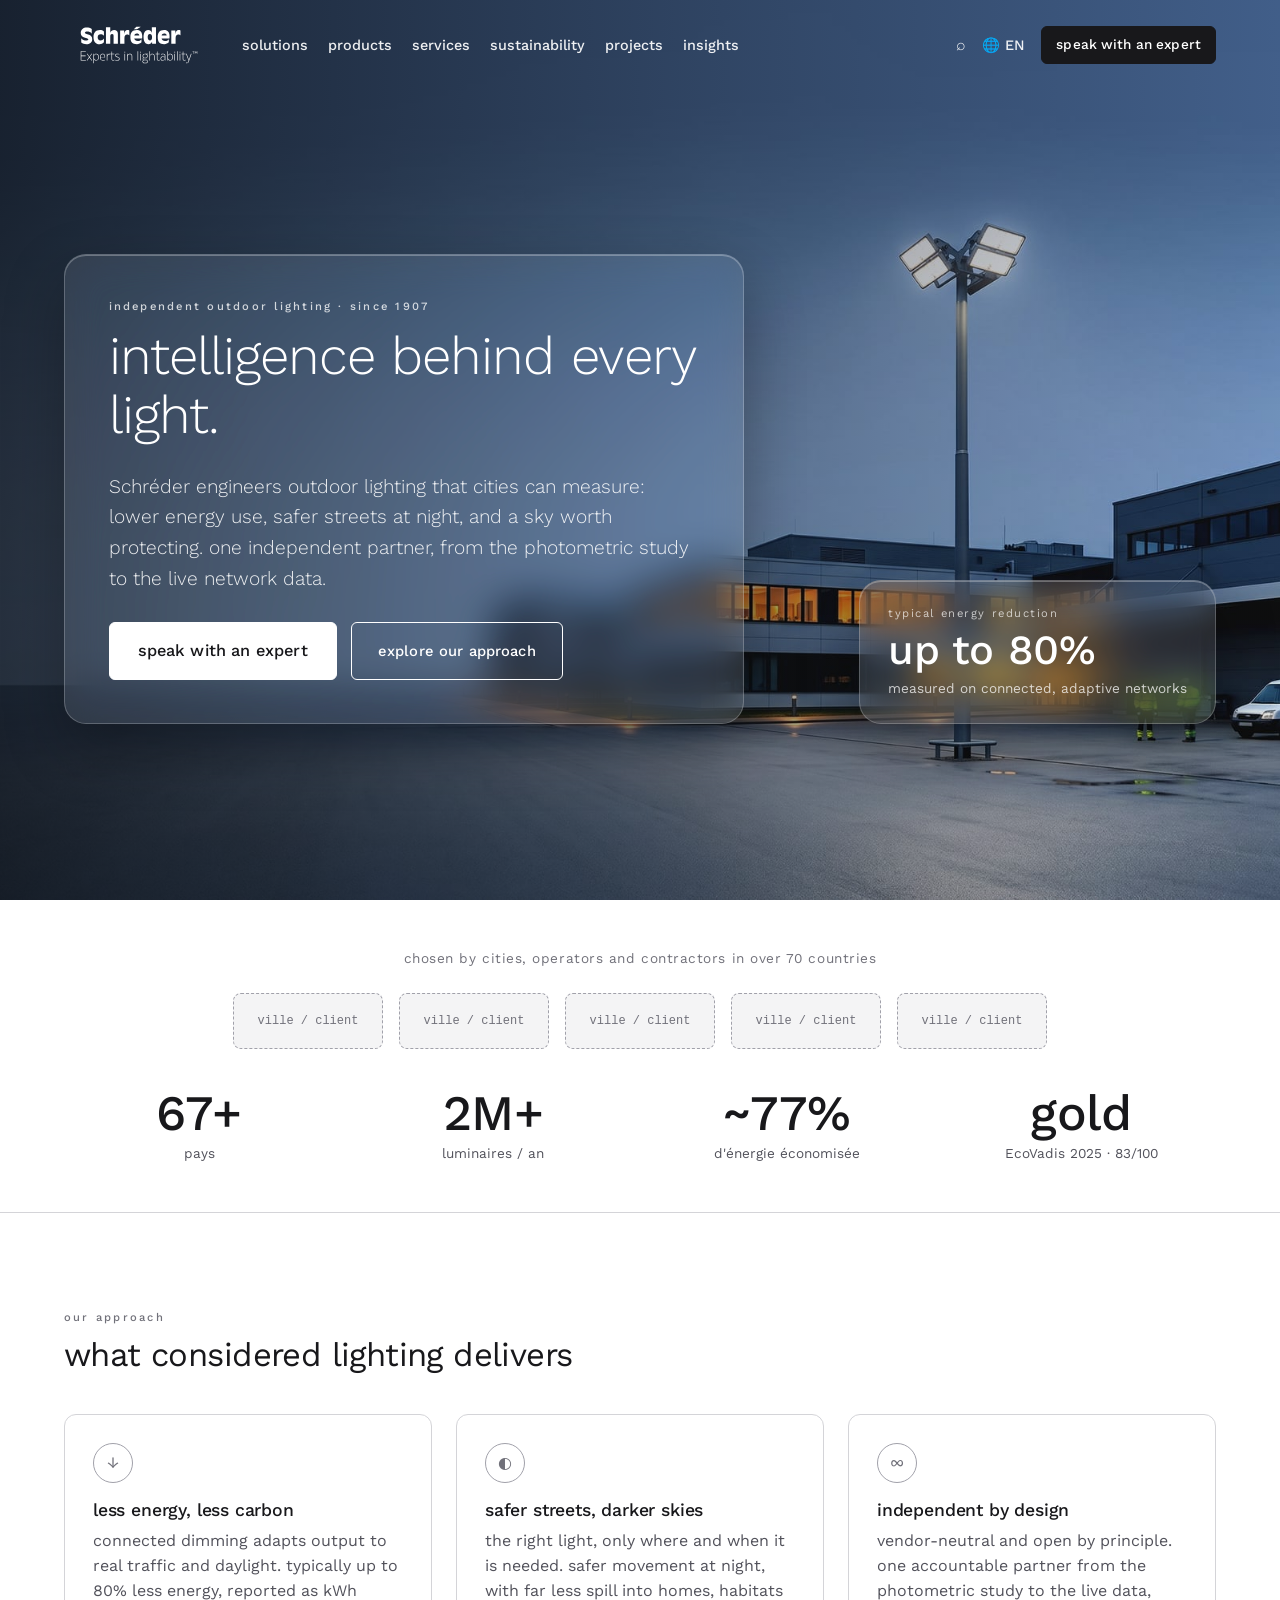
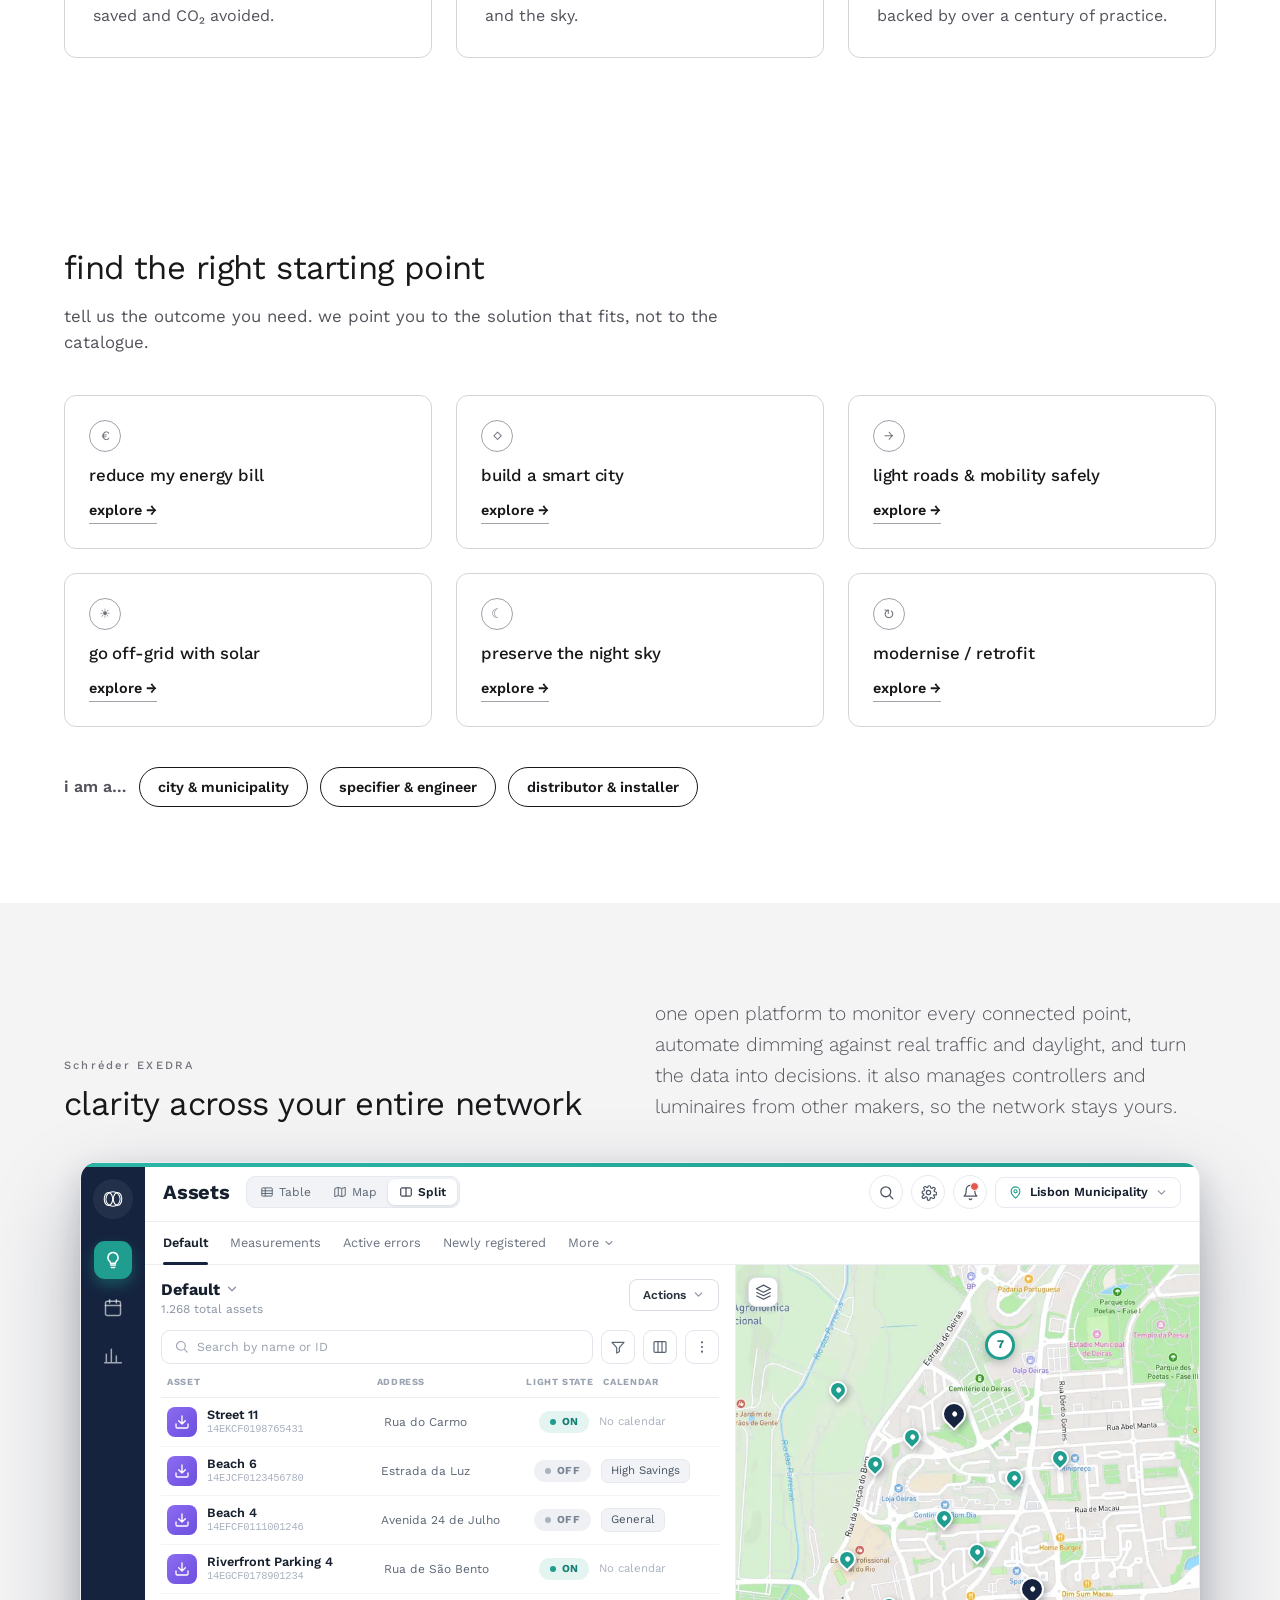
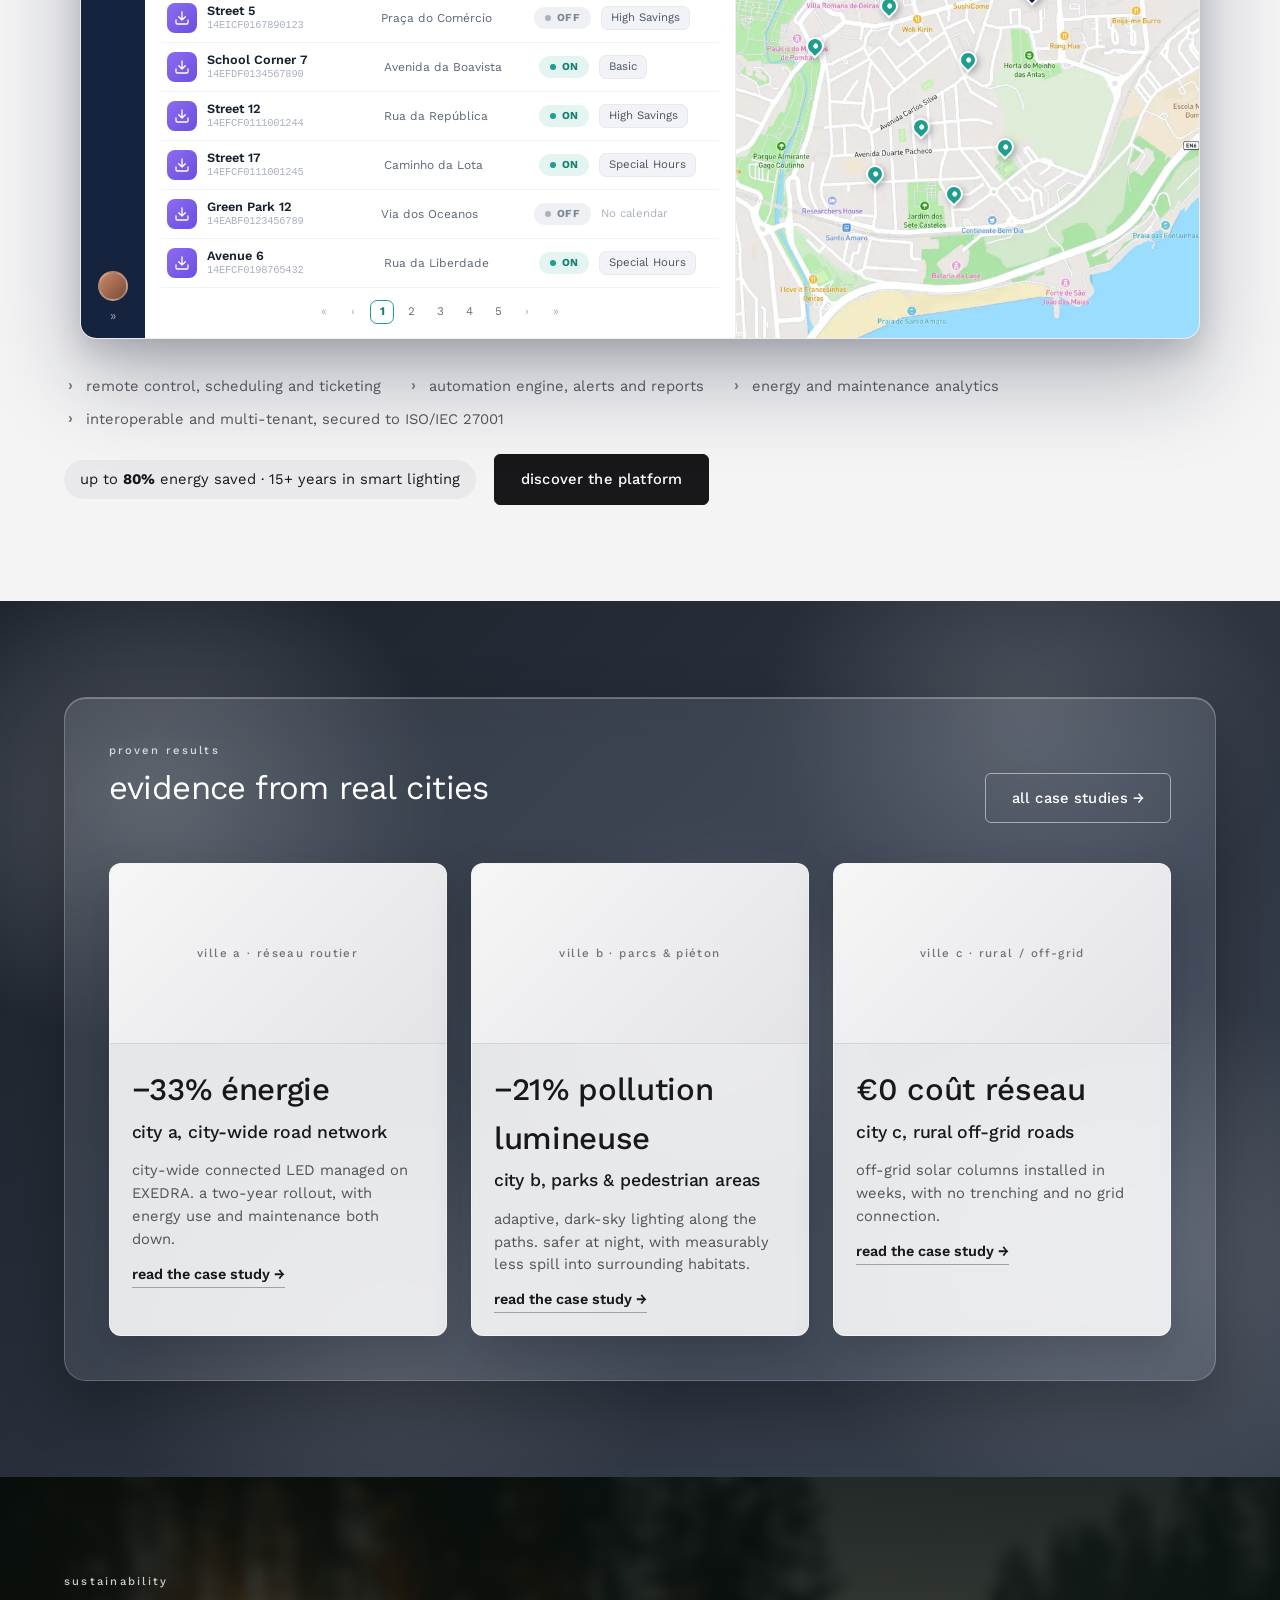
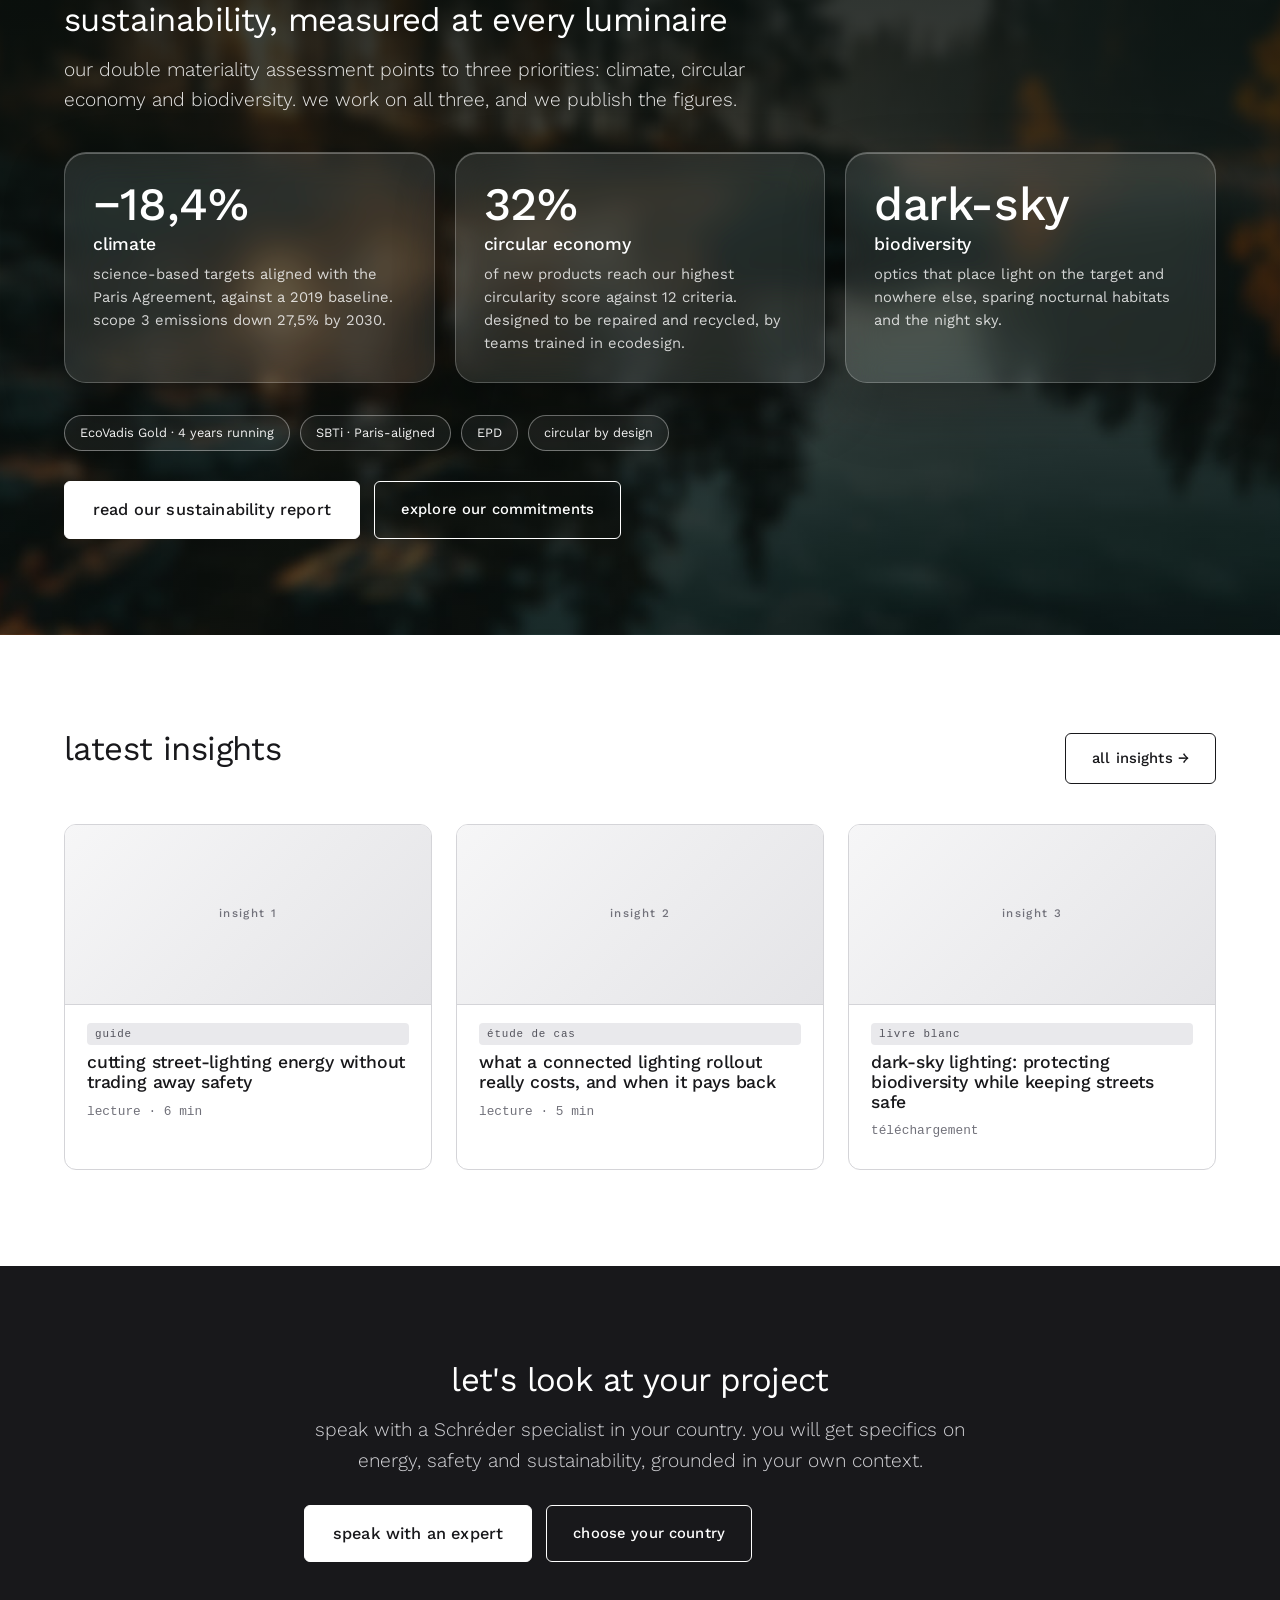
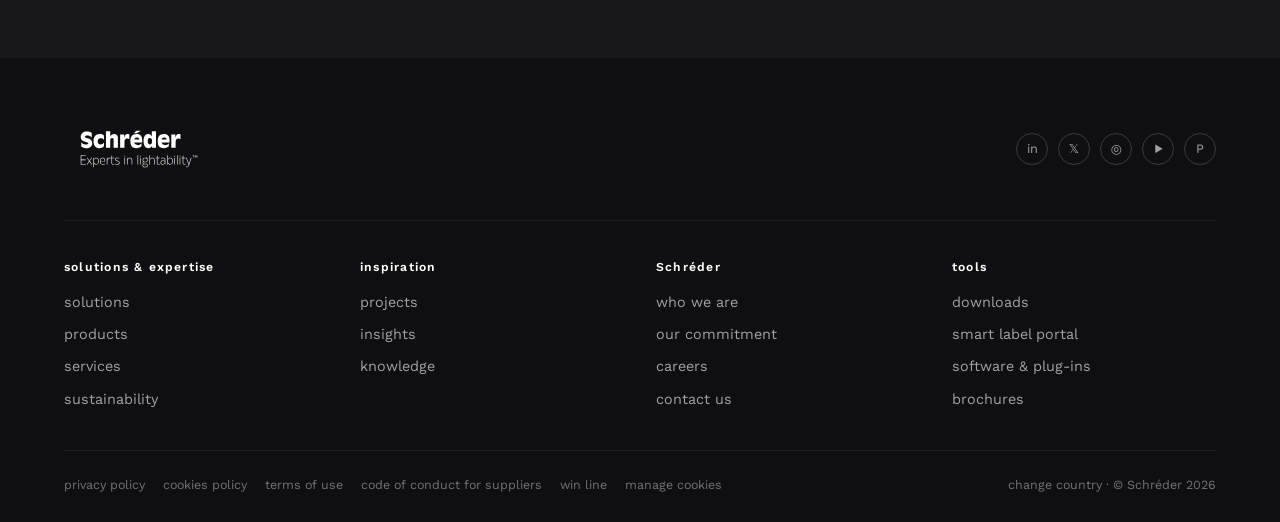
==== commit 63bd3e76: "EXEDRA mock: use the real Lisbon map image behind the asset pins - add assets/exedra-map.jpg (113 KB" ====
--- a/index.html
+++ b/index.html
@@ -547,30 +547,24 @@
                     <svg viewBox="0 0 24 24" fill="none" stroke="currentColor" stroke-width="1.7" stroke-linejoin="round"><path d="M12 3 2 8l10 5 10-5-10-5zM2 13l10 5 10-5M2 18l10 5 10-5"/></svg>
                   </span>
 
-                  <span class="ex-pin" style="left:20%;top:26%"></span>
-                  <span class="ex-pin" style="left:31%;top:38%"></span>
-                  <span class="ex-pin" style="left:25%;top:46%"></span>
-                  <span class="ex-cluster" style="left:74%;top:18%">7</span>
-                  <span class="ex-pin ex-pin--lg" style="left:52%;top:21%"></span>
-                  <span class="ex-pin" style="left:46%;top:44%"></span>
-                  <span class="ex-pin" style="left:55%;top:47%"></span>
-                  <span class="ex-pin" style="left:63%;top:42%"></span>
-                  <span class="ex-pin" style="left:70%;top:46%"></span>
-                  <span class="ex-pin" style="left:82%;top:44%"></span>
-                  <span class="ex-pin ex-pin--lg" style="left:88%;top:55%"></span>
-                  <span class="ex-pin" style="left:40%;top:78%"></span>
-                  <span class="ex-pin" style="left:47%;top:82%"></span>
-                  <span class="ex-pin" style="left:54%;top:79%"></span>
-                  <span class="ex-pin" style="left:60%;top:84%"></span>
-                  <span class="ex-pin" style="left:67%;top:80%"></span>
-                  <span class="ex-pin" style="left:73%;top:85%"></span>
-                  <span class="ex-pin" style="left:80%;top:81%"></span>
-
-                  <div class="ex-map__ctrls">
-                    <span class="ex-map__btn"><svg viewBox="0 0 24 24" fill="none" stroke="currentColor" stroke-width="1.7"><circle cx="12" cy="12" r="3"/><path d="M12 2v3M12 19v3M2 12h3M19 12h3"/></svg></span>
-                    <span class="ex-map__zoom"><b>+</b><b>−</b></span>
-                    <span class="ex-map__btn"><svg viewBox="0 0 24 24" fill="none" stroke="currentColor" stroke-width="1.7" stroke-linecap="round"><circle cx="12" cy="12" r="7"/><path d="M12 2v3M12 19v3M2 12h3M19 12h3"/><circle cx="12" cy="12" r="1.5" fill="currentColor" stroke="none"/></svg></span>
-                  </div>
+                  <span class="ex-cluster" style="left:57%;top:12%">7</span>
+                  <span class="ex-pin ex-pin--lg" style="left:47%;top:24%"></span>
+                  <span class="ex-pin ex-pin--lg" style="left:64%;top:50%"></span>
+                  <span class="ex-pin" style="left:22%;top:20%"></span>
+                  <span class="ex-pin" style="left:30%;top:31%"></span>
+                  <span class="ex-pin" style="left:24%;top:45%"></span>
+                  <span class="ex-pin" style="left:17%;top:58%"></span>
+                  <span class="ex-pin" style="left:38%;top:27%"></span>
+                  <span class="ex-pin" style="left:45%;top:39%"></span>
+                  <span class="ex-pin" style="left:33%;top:52%"></span>
+                  <span class="ex-pin" style="left:52%;top:44%"></span>
+                  <span class="ex-pin" style="left:60%;top:33%"></span>
+                  <span class="ex-pin" style="left:70%;top:30%"></span>
+                  <span class="ex-pin" style="left:50%;top:60%"></span>
+                  <span class="ex-pin" style="left:40%;top:70%"></span>
+                  <span class="ex-pin" style="left:30%;top:77%"></span>
+                  <span class="ex-pin" style="left:47%;top:80%"></span>
+                  <span class="ex-pin" style="left:58%;top:73%"></span>
                 </section>
 
               </div>
--- a/css/styles.css
+++ b/css/styles.css
@@ -684,38 +684,18 @@
 /* ---- map panel ---- */
 .ex-map {
   position: relative; border-left: 1px solid #eceef2; overflow: hidden;
-  background:
-    radial-gradient(120% 90% at 80% 10%, #eaf1ea 0%, transparent 45%),
-    radial-gradient(140% 120% at 20% 90%, #dfe9f2 0%, transparent 55%),
-    linear-gradient(160deg, #eef2ee 0%, #e6ece6 100%);
-}
-/* faint street grid */
-.ex-map::before {
-  content: ""; position: absolute; inset: -10%;
-  background-image:
-    linear-gradient(rgba(150,164,150,.18) 1px, transparent 1px),
-    linear-gradient(90deg, rgba(150,164,150,.18) 1px, transparent 1px);
-  background-size: 46px 46px;
-  transform: rotate(-9deg);
-}
-/* the Tagus river curving along the bottom */
-.ex-map::after {
-  content: ""; position: absolute; left: -10%; right: -10%; bottom: -22%;
-  height: 56%; border-radius: 50% 50% 0 0 / 100% 100% 0 0;
-  background: linear-gradient(180deg, #cfe2ec, #bcd6e6);
-  transform: rotate(-4deg);
-}
-.ex-map__layers, .ex-map__btn {
-  position: relative; z-index: 2; width: 30px; height: 30px; border-radius: 8px;
+  background-color: #e6ece6;
+  background-image: url(../assets/exedra-map.jpg);
+  background-image: image-set(url(../assets/exedra-map.webp) type("image/webp"), url(../assets/exedra-map.jpg) type("image/jpeg"));
+  background-size: cover; background-position: center; background-repeat: no-repeat;
+}
+.ex-map__layers {
+  position: absolute; z-index: 2; top: 12px; left: 12px;
+  width: 30px; height: 30px; border-radius: 8px;
   background: #fff; border: 1px solid #dfe3ea; color: #4a5563; display: grid; place-items: center;
-  box-shadow: 0 2px 6px rgba(15,23,42,.12);
-}
-.ex-map__layers { position: absolute; top: 12px; left: 12px; }
-.ex-map__layers svg, .ex-map__btn svg { width: 17px; height: 17px; }
-.ex-map__ctrls { position: absolute; right: 12px; bottom: 14px; z-index: 2; display: flex; flex-direction: column; align-items: center; gap: 8px; }
-.ex-map__zoom { display: flex; flex-direction: column; background: #fff; border: 1px solid #dfe3ea; border-radius: 8px; overflow: hidden; box-shadow: 0 2px 6px rgba(15,23,42,.12); }
-.ex-map__zoom b { width: 30px; height: 28px; display: grid; place-items: center; font-weight: 600; font-size: 1.1em; color: #4a5563; }
-.ex-map__zoom b:first-child { border-bottom: 1px solid #e6e9ef; }
+  box-shadow: 0 2px 6px rgba(15,23,42,.18);
+}
+.ex-map__layers svg { width: 17px; height: 17px; }
 
 .ex-pin {
   position: absolute; z-index: 1; width: 18px; height: 18px;
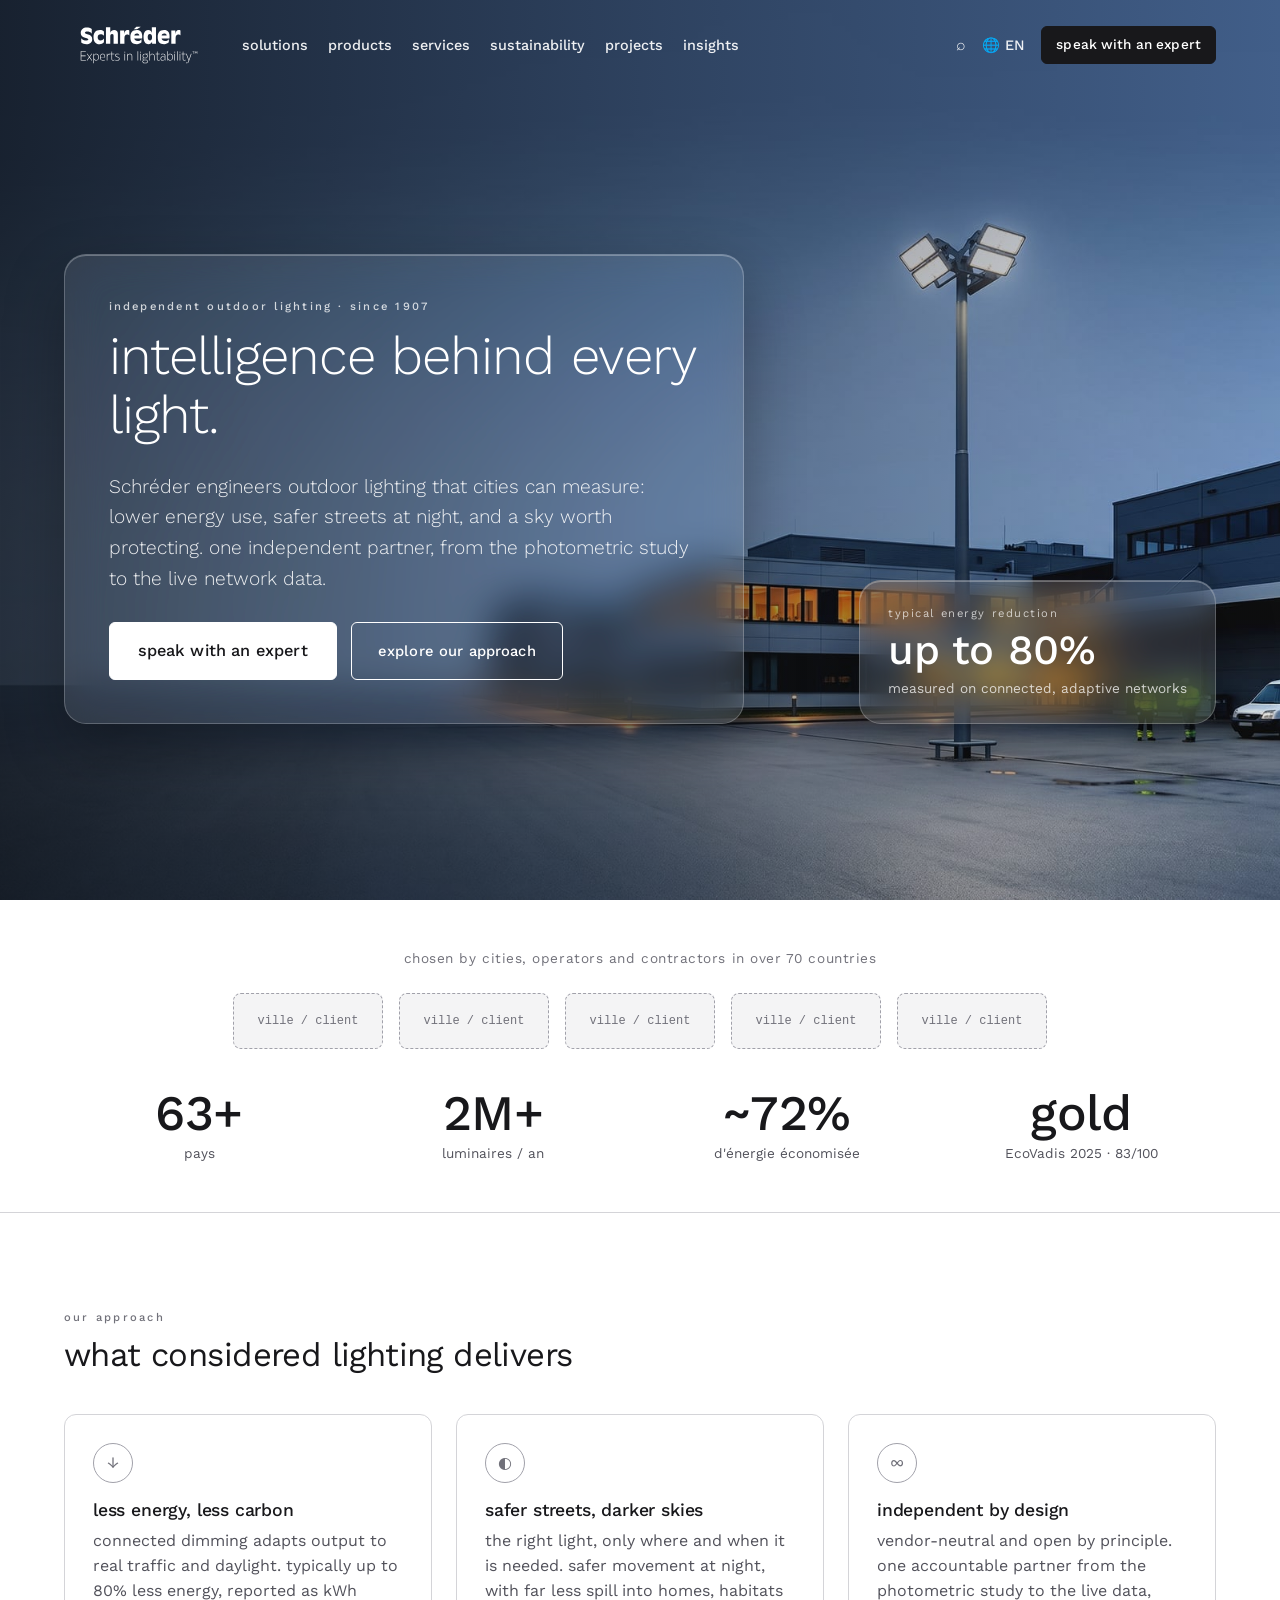
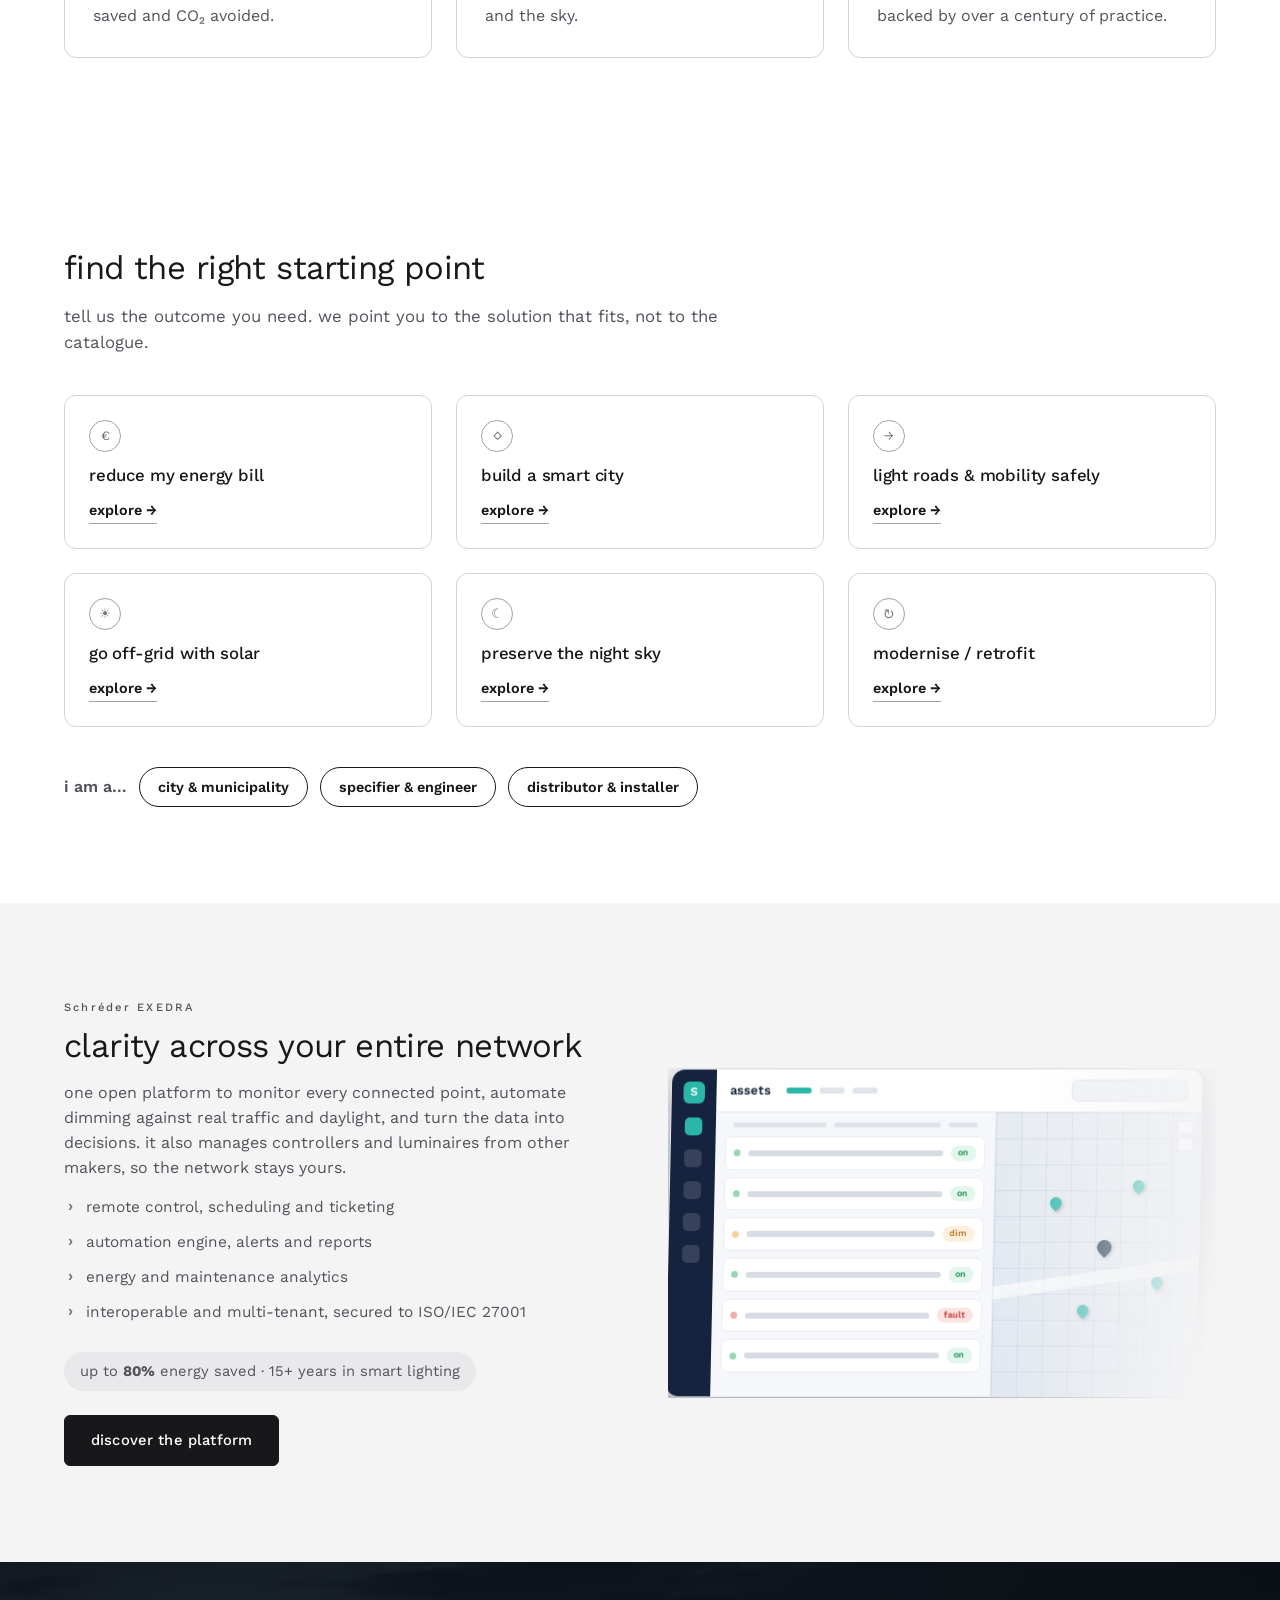
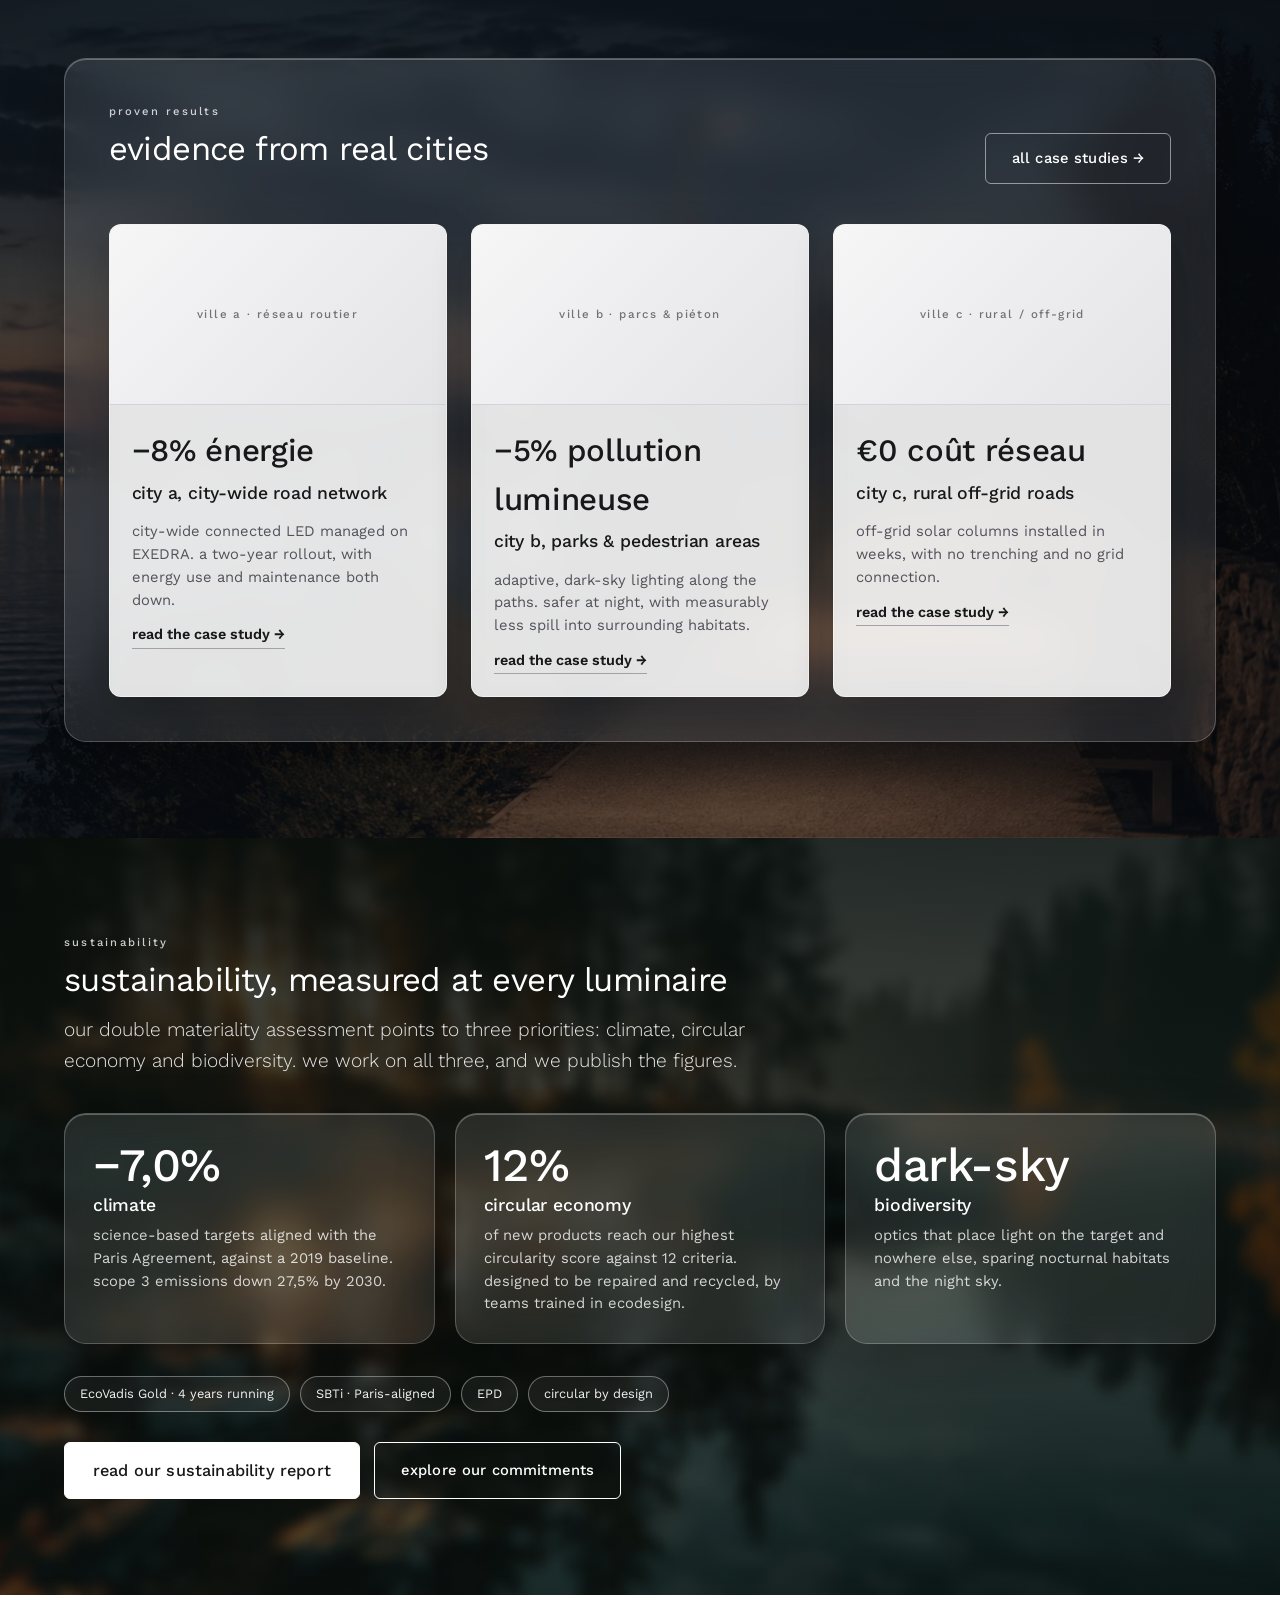
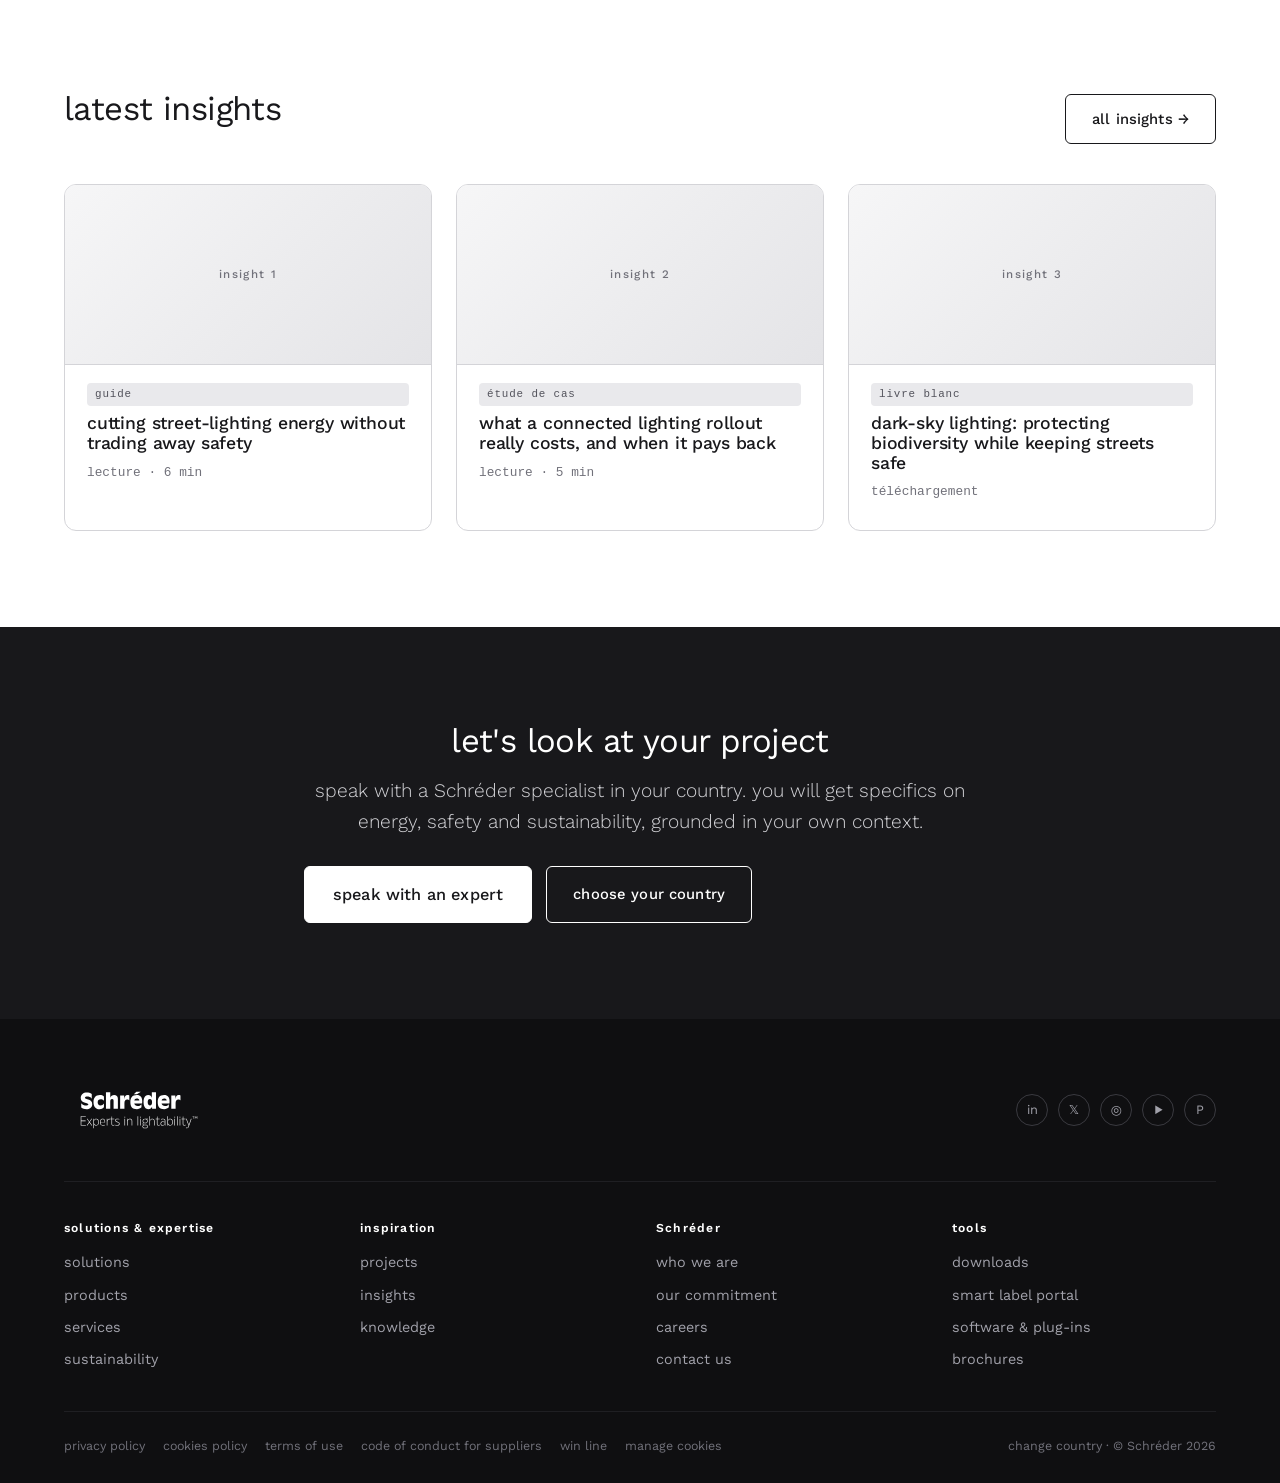
==== commit 9c02c166: "Merge 911db8aae2010580a970d85206c223d250644adf into 913231843680301f26098e1e2312f695b04bd351" ====
--- a/index.html
+++ b/index.html
@@ -333,255 +333,64 @@
     <!-- ============================================================= -->
     <!-- 05 · PLATFORM · EXEDRA (ton Sage)                              -->
     <!-- ============================================================= -->
-    <section class="section exedra-section">
-      <div class="container">
-        <div class="exedra-intro">
-          <div>
-            <p class="eyebrow">Schréder EXEDRA</p>
-            <h2>clarity across your entire network</h2>
-          </div>
-          <p class="lead">
+    <section class="section feature feature--reverse">
+      <div class="container feature__grid">
+        <div class="feature__copy">
+          <p class="eyebrow">Schréder EXEDRA</p>
+          <h2>clarity across your entire network</h2>
+          <p>
             one open platform to monitor every connected point, automate dimming against real
             traffic and daylight, and turn the data into decisions. it also manages controllers
             and luminaires from other makers, so the network stays yours.
           </p>
-        </div>
-
-        <div class="exedra-stage">
-          <div class="exedra-app" role="img"
-               aria-label="Schréder EXEDRA asset-management interface, showing the live status of a city lighting network on a map of Lisbon.">
-
-            <!-- shared icon symbols -->
-            <svg width="0" height="0" style="position:absolute" aria-hidden="true">
-              <symbol id="ex-i-asset" viewBox="0 0 24 24">
-                <path d="M21 15v4a2 2 0 0 1-2 2H5a2 2 0 0 1-2-2v-4" fill="none" stroke="currentColor" stroke-width="2" stroke-linecap="round" stroke-linejoin="round"/>
-                <path d="M7 10l5 5 5-5M12 15V3" fill="none" stroke="currentColor" stroke-width="2" stroke-linecap="round" stroke-linejoin="round"/>
-              </symbol>
-              <symbol id="ex-i-chev" viewBox="0 0 24 24">
-                <path d="M6 9l6 6 6-6" fill="none" stroke="currentColor" stroke-width="2.2" stroke-linecap="round" stroke-linejoin="round"/>
-              </symbol>
-            </svg>
-
-            <!-- left rail -->
-            <aside class="ex-rail">
-              <span class="ex-rail__logo" aria-hidden="true">
-                <svg viewBox="0 0 40 24" fill="none" stroke="#fff" stroke-width="1.6">
-                  <ellipse cx="20" cy="12" rx="11" ry="11"/>
-                  <ellipse cx="13" cy="12" rx="6.5" ry="10"/>
-                  <ellipse cx="27" cy="12" rx="6.5" ry="10"/>
-                </svg>
-              </span>
-              <nav class="ex-rail__nav" aria-hidden="true">
-                <span class="ex-rail__ico is-active" title="Assets">
-                  <svg viewBox="0 0 24 24" fill="none" stroke="currentColor" stroke-width="1.8" stroke-linecap="round" stroke-linejoin="round">
-                    <path d="M9 18h6M10 21h4M12 3a6 6 0 0 0-4 10.5c.7.7 1 1.3 1 2.5h6c0-1.2.3-1.8 1-2.5A6 6 0 0 0 12 3z"/>
-                  </svg>
-                </span>
-                <span class="ex-rail__ico" title="Calendars">
-                  <svg viewBox="0 0 24 24" fill="none" stroke="currentColor" stroke-width="1.8" stroke-linecap="round" stroke-linejoin="round">
-                    <rect x="3" y="4" width="18" height="17" rx="2"/><path d="M3 9h18M8 2v4M16 2v4"/>
-                  </svg>
-                </span>
-                <span class="ex-rail__ico" title="Analytics">
-                  <svg viewBox="0 0 24 24" fill="none" stroke="currentColor" stroke-width="1.8" stroke-linecap="round" stroke-linejoin="round">
-                    <path d="M4 20V10M10 20V4M16 20v-8M22 20H2"/>
-                  </svg>
-                </span>
-              </nav>
-              <span class="ex-rail__user" aria-hidden="true">
-                <span class="ex-rail__avatar"></span>
-                <span class="ex-rail__expand">»</span>
-              </span>
-            </aside>
-
-            <!-- main -->
-            <div class="ex-main">
-
-              <!-- top bar -->
-              <header class="ex-topbar">
-                <h3 class="ex-topbar__title">Assets</h3>
-                <div class="ex-seg" role="group" aria-label="View">
-                  <button type="button">
-                    <svg viewBox="0 0 24 24" fill="none" stroke="currentColor" stroke-width="1.7"><rect x="3" y="5" width="18" height="14" rx="1.5"/><path d="M3 10h18M3 14.5h18M9 5v14"/></svg>Table
-                  </button>
-                  <button type="button">
-                    <svg viewBox="0 0 24 24" fill="none" stroke="currentColor" stroke-width="1.7" stroke-linejoin="round"><path d="M9 4 3 6v14l6-2 6 2 6-2V4l-6 2-6-2zM9 4v14M15 6v14"/></svg>Map
-                  </button>
-                  <button type="button" class="is-active">
-                    <svg viewBox="0 0 24 24" fill="none" stroke="currentColor" stroke-width="1.7"><rect x="3" y="5" width="18" height="14" rx="1.5"/><path d="M12 5v14"/></svg>Split
-                  </button>
-                </div>
-                <div class="ex-topbar__right">
-                  <button type="button" class="ex-iconbtn" aria-label="Search">
-                    <svg viewBox="0 0 24 24" fill="none" stroke="currentColor" stroke-width="1.8" stroke-linecap="round"><circle cx="11" cy="11" r="7"/><path d="M21 21l-4-4"/></svg>
-                  </button>
-                  <button type="button" class="ex-iconbtn" aria-label="Settings">
-                    <svg viewBox="0 0 24 24" fill="none" stroke="currentColor" stroke-width="1.7"><circle cx="12" cy="12" r="3"/><path d="M19.4 15a1.6 1.6 0 0 0 .3 1.8l.1.1a2 2 0 1 1-2.8 2.8l-.1-.1a1.6 1.6 0 0 0-2.7 1.1V21a2 2 0 1 1-4 0v-.1A1.6 1.6 0 0 0 6.8 19.4l-.1.1a2 2 0 1 1-2.8-2.8l.1-.1A1.6 1.6 0 0 0 5 13.9H4.9a2 2 0 1 1 0-4H5a1.6 1.6 0 0 0 1.1-2.7l-.1-.1a2 2 0 1 1 2.8-2.8l.1.1A1.6 1.6 0 0 0 11 4.6V4.5a2 2 0 1 1 4 0v.1a1.6 1.6 0 0 0 2.7 1.1l.1-.1a2 2 0 1 1 2.8 2.8l-.1.1a1.6 1.6 0 0 0-.3 1.8 1.6 1.6 0 0 0 1.5 1h.1a2 2 0 1 1 0 4H21a1.6 1.6 0 0 0-1.6 1z"/></svg>
-                  </button>
-                  <button type="button" class="ex-iconbtn ex-iconbtn--badge" aria-label="Notifications">
-                    <svg viewBox="0 0 24 24" fill="none" stroke="currentColor" stroke-width="1.8" stroke-linecap="round" stroke-linejoin="round"><path d="M18 8a6 6 0 1 0-12 0c0 7-3 9-3 9h18s-3-2-3-9M13.7 21a2 2 0 0 1-3.4 0"/></svg>
-                  </button>
-                  <button type="button" class="ex-tenant">
-                    <svg viewBox="0 0 24 24" fill="none" stroke="currentColor" stroke-width="1.8" stroke-linecap="round" stroke-linejoin="round" class="ex-tenant__pin"><path d="M12 21s-7-6-7-11a7 7 0 0 1 14 0c0 5-7 11-7 11z"/><circle cx="12" cy="10" r="2.5"/></svg>
-                    Lisbon Municipality
-                    <svg class="ex-tenant__chev"><use href="#ex-i-chev"/></svg>
-                  </button>
-                </div>
-              </header>
-
-              <!-- tabs -->
-              <nav class="ex-tabs" aria-label="Asset views">
-                <span class="is-active">Default</span>
-                <span>Measurements</span>
-                <span>Active errors</span>
-                <span>Newly registered</span>
-                <span class="ex-tabs__more">More <svg class="ex-tabs__chev"><use href="#ex-i-chev"/></svg></span>
-              </nav>
-
-              <!-- body -->
-              <div class="ex-body">
-
-                <!-- list panel -->
-                <section class="ex-list">
-                  <div class="ex-list__head">
-                    <div>
-                      <div class="ex-list__title">Default <svg class="ex-list__chev"><use href="#ex-i-chev"/></svg></div>
-                      <div class="ex-list__count">1.268 total assets</div>
-                    </div>
-                    <button type="button" class="ex-actions">Actions <svg class="ex-actions__chev"><use href="#ex-i-chev"/></svg></button>
-                  </div>
-
-                  <div class="ex-toolbar">
-                    <div class="ex-search">
-                      <svg viewBox="0 0 24 24" fill="none" stroke="currentColor" stroke-width="1.8" stroke-linecap="round"><circle cx="11" cy="11" r="7"/><path d="M21 21l-4-4"/></svg>
-                      <span>Search by name or ID</span>
-                    </div>
-                    <button type="button" class="ex-tool" aria-label="Filter"><svg viewBox="0 0 24 24" fill="none" stroke="currentColor" stroke-width="1.8" stroke-linecap="round" stroke-linejoin="round"><path d="M3 5h18l-7 8v6l-4 2v-8z"/></svg></button>
-                    <button type="button" class="ex-tool" aria-label="Columns"><svg viewBox="0 0 24 24" fill="none" stroke="currentColor" stroke-width="1.8"><rect x="3" y="4" width="18" height="16" rx="1.5"/><path d="M9 4v16M15 4v16"/></svg></button>
-                    <button type="button" class="ex-tool" aria-label="More"><svg viewBox="0 0 24 24" fill="currentColor"><circle cx="12" cy="5" r="1.6"/><circle cx="12" cy="12" r="1.6"/><circle cx="12" cy="19" r="1.6"/></svg></button>
-                  </div>
-
-                  <div class="ex-table">
-                    <div class="ex-thead">
-                      <span>Asset</span><span>Address</span><span>Light state</span><span>Calendar</span>
-                    </div>
-
-                    <div class="ex-row">
-                      <div class="ex-asset"><span class="ex-asset__ico"><svg><use href="#ex-i-asset"/></svg></span><span class="ex-asset__txt"><b>Street 11</b><i>14EKCF0198765431</i></span></div>
-                      <span class="ex-addr">Rua do Carmo</span>
-                      <span class="ex-state ex-state--on"><i></i>ON</span>
-                      <span class="ex-cal">No calendar</span>
-                    </div>
-                    <div class="ex-row">
-                      <div class="ex-asset"><span class="ex-asset__ico"><svg><use href="#ex-i-asset"/></svg></span><span class="ex-asset__txt"><b>Beach 6</b><i>14EJCF0123456780</i></span></div>
-                      <span class="ex-addr">Estrada da Luz</span>
-                      <span class="ex-state ex-state--off"><i></i>OFF</span>
-                      <span class="ex-cal ex-cal--set">High Savings</span>
-                    </div>
-                    <div class="ex-row">
-                      <div class="ex-asset"><span class="ex-asset__ico"><svg><use href="#ex-i-asset"/></svg></span><span class="ex-asset__txt"><b>Beach 4</b><i>14EFCF0111001246</i></span></div>
-                      <span class="ex-addr">Avenida 24 de Julho</span>
-                      <span class="ex-state ex-state--off"><i></i>OFF</span>
-                      <span class="ex-cal ex-cal--set">General</span>
-                    </div>
-                    <div class="ex-row">
-                      <div class="ex-asset"><span class="ex-asset__ico"><svg><use href="#ex-i-asset"/></svg></span><span class="ex-asset__txt"><b>Riverfront Parking 4</b><i>14EGCF0178901234</i></span></div>
-                      <span class="ex-addr">Rua de São Bento</span>
-                      <span class="ex-state ex-state--on"><i></i>ON</span>
-                      <span class="ex-cal">No calendar</span>
-                    </div>
-                    <div class="ex-row">
-                      <div class="ex-asset"><span class="ex-asset__ico"><svg><use href="#ex-i-asset"/></svg></span><span class="ex-asset__txt"><b>Street 5</b><i>14EICF0167890123</i></span></div>
-                      <span class="ex-addr">Praça do Comércio</span>
-                      <span class="ex-state ex-state--off"><i></i>OFF</span>
-                      <span class="ex-cal ex-cal--set">High Savings</span>
-                    </div>
-                    <div class="ex-row">
-                      <div class="ex-asset"><span class="ex-asset__ico"><svg><use href="#ex-i-asset"/></svg></span><span class="ex-asset__txt"><b>School Corner 7</b><i>14EFDF0134567890</i></span></div>
-                      <span class="ex-addr">Avenida da Boavista</span>
-                      <span class="ex-state ex-state--on"><i></i>ON</span>
-                      <span class="ex-cal ex-cal--set">Basic</span>
-                    </div>
-                    <div class="ex-row">
-                      <div class="ex-asset"><span class="ex-asset__ico"><svg><use href="#ex-i-asset"/></svg></span><span class="ex-asset__txt"><b>Street 12</b><i>14EFCF0111001244</i></span></div>
-                      <span class="ex-addr">Rua da República</span>
-                      <span class="ex-state ex-state--on"><i></i>ON</span>
-                      <span class="ex-cal ex-cal--set">High Savings</span>
-                    </div>
-                    <div class="ex-row">
-                      <div class="ex-asset"><span class="ex-asset__ico"><svg><use href="#ex-i-asset"/></svg></span><span class="ex-asset__txt"><b>Street 17</b><i>14EFCF0111001245</i></span></div>
-                      <span class="ex-addr">Caminho da Lota</span>
-                      <span class="ex-state ex-state--on"><i></i>ON</span>
-                      <span class="ex-cal ex-cal--set">Special Hours</span>
-                    </div>
-                    <div class="ex-row">
-                      <div class="ex-asset"><span class="ex-asset__ico"><svg><use href="#ex-i-asset"/></svg></span><span class="ex-asset__txt"><b>Green Park 12</b><i>14EABF0123456789</i></span></div>
-                      <span class="ex-addr">Via dos Oceanos</span>
-                      <span class="ex-state ex-state--off"><i></i>OFF</span>
-                      <span class="ex-cal">No calendar</span>
-                    </div>
-                    <div class="ex-row">
-                      <div class="ex-asset"><span class="ex-asset__ico"><svg><use href="#ex-i-asset"/></svg></span><span class="ex-asset__txt"><b>Avenue 6</b><i>14EFCF0198765432</i></span></div>
-                      <span class="ex-addr">Rua da Liberdade</span>
-                      <span class="ex-state ex-state--on"><i></i>ON</span>
-                      <span class="ex-cal ex-cal--set">Special Hours</span>
-                    </div>
-                  </div>
-
-                  <div class="ex-pager">
-                    <span class="ex-pager__nav">«</span>
-                    <span class="ex-pager__nav">‹</span>
-                    <span class="ex-pager__pg is-active">1</span>
-                    <span class="ex-pager__pg">2</span>
-                    <span class="ex-pager__pg">3</span>
-                    <span class="ex-pager__pg">4</span>
-                    <span class="ex-pager__pg">5</span>
-                    <span class="ex-pager__nav">›</span>
-                    <span class="ex-pager__nav">»</span>
-                  </div>
-                </section>
-
-                <!-- map panel -->
-                <section class="ex-map" aria-hidden="true">
-                  <span class="ex-map__layers">
-                    <svg viewBox="0 0 24 24" fill="none" stroke="currentColor" stroke-width="1.7" stroke-linejoin="round"><path d="M12 3 2 8l10 5 10-5-10-5zM2 13l10 5 10-5M2 18l10 5 10-5"/></svg>
-                  </span>
-
-                  <span class="ex-cluster" style="left:57%;top:12%">7</span>
-                  <span class="ex-pin ex-pin--lg" style="left:47%;top:24%"></span>
-                  <span class="ex-pin ex-pin--lg" style="left:64%;top:50%"></span>
-                  <span class="ex-pin" style="left:22%;top:20%"></span>
-                  <span class="ex-pin" style="left:30%;top:31%"></span>
-                  <span class="ex-pin" style="left:24%;top:45%"></span>
-                  <span class="ex-pin" style="left:17%;top:58%"></span>
-                  <span class="ex-pin" style="left:38%;top:27%"></span>
-                  <span class="ex-pin" style="left:45%;top:39%"></span>
-                  <span class="ex-pin" style="left:33%;top:52%"></span>
-                  <span class="ex-pin" style="left:52%;top:44%"></span>
-                  <span class="ex-pin" style="left:60%;top:33%"></span>
-                  <span class="ex-pin" style="left:70%;top:30%"></span>
-                  <span class="ex-pin" style="left:50%;top:60%"></span>
-                  <span class="ex-pin" style="left:40%;top:70%"></span>
-                  <span class="ex-pin" style="left:30%;top:77%"></span>
-                  <span class="ex-pin" style="left:47%;top:80%"></span>
-                  <span class="ex-pin" style="left:58%;top:73%"></span>
-                </section>
-
-              </div>
-            </div>
-          </div>
-        </div>
-
-        <div class="exedra-foot">
-          <ul class="feature-list feature-list--row">
+          <ul class="feature-list">
             <li>remote control, scheduling and ticketing</li>
             <li>automation engine, alerts and reports</li>
             <li>energy and maintenance analytics</li>
             <li>interoperable and multi-tenant, secured to ISO/IEC 27001</li>
           </ul>
-          <div class="exedra-foot__cta">
-            <p class="metric-chip">up to <strong>80%</strong> energy saved · 15+ years in smart lighting</p>
-            <button class="btn btn--primary">discover the platform</button>
+          <p class="metric-chip">up to <strong>80%</strong> energy saved · 15+ years in smart lighting</p>
+          <button class="btn btn--primary">discover the platform</button>
+        </div>
+
+        <div class="feature__media exedra-stage">
+          <div class="exedra-mock" aria-hidden="true">
+            <div class="exedra-ui">
+              <aside class="exedra-rail">
+                <span class="exedra-rail__logo">S</span>
+                <span class="exedra-rail__ico is-active"></span>
+                <span class="exedra-rail__ico"></span>
+                <span class="exedra-rail__ico"></span>
+                <span class="exedra-rail__ico"></span>
+                <span class="exedra-rail__ico"></span>
+              </aside>
+              <div class="exedra-main">
+                <div class="exedra-top">
+                  <span class="exedra-top__title">assets</span>
+                  <span class="exedra-top__tabs"><i class="is-on"></i><i></i><i></i></span>
+                  <span class="exedra-top__search"></span>
+                </div>
+                <div class="exedra-cols">
+                  <div class="exedra-list">
+                    <div class="exedra-lh"><span></span><span></span><span></span></div>
+                    <div class="exedra-li"><span class="dot dot--ok"></span><span class="nm"></span><span class="bdg bdg--ok">on</span></div>
+                    <div class="exedra-li"><span class="dot dot--ok"></span><span class="nm"></span><span class="bdg bdg--ok">on</span></div>
+                    <div class="exedra-li"><span class="dot dot--warn"></span><span class="nm"></span><span class="bdg bdg--warn">dim</span></div>
+                    <div class="exedra-li"><span class="dot dot--ok"></span><span class="nm"></span><span class="bdg bdg--ok">on</span></div>
+                    <div class="exedra-li"><span class="dot dot--off"></span><span class="nm"></span><span class="bdg bdg--off">fault</span></div>
+                    <div class="exedra-li"><span class="dot dot--ok"></span><span class="nm"></span><span class="bdg bdg--ok">on</span></div>
+                  </div>
+                  <div class="exedra-map">
+                    <span class="pin" style="left:30%;top:34%"></span>
+                    <span class="pin pin--sel" style="left:54%;top:50%"></span>
+                    <span class="pin" style="left:70%;top:28%"></span>
+                    <span class="pin" style="left:44%;top:72%"></span>
+                    <span class="pin" style="left:80%;top:62%"></span>
+                    <span class="exedra-map__ctrl"><i></i><i></i></span>
+                  </div>
+                </div>
+              </div>
+            </div>
           </div>
         </div>
       </div>
--- a/css/styles.css
+++ b/css/styles.css
@@ -375,12 +375,16 @@
    Premium · Glassmorphism · Hero full-height (V2)
    ============================================================= */
 
-/* Fond "scène" neutre — donne du grain pour que le flou du verre se voie.
-   En production : remplacé par une vraie photo. */
+/* Fond "scène" — vraie photo (promenade de nuit) sous le panneau verre.
+   Voile sombre par-dessus pour garder le texte blanc lisible ; les dégradés
+   radiaux restent en repli si l'image ne charge pas. */
 .scene-bg {
   position: relative;
   background-color: #20262f;
   background-image:
+    linear-gradient(180deg, rgba(12,16,22,.74), rgba(12,16,22,.56) 55%, rgba(12,16,22,.66)),
+    url('../assets/cases-bg.jpg'),
+    url('../assets/cases-bg.webp'),
     radial-gradient(38% 48% at 12% 22%, rgba(255,255,255,.22), transparent 60%),
     radial-gradient(34% 44% at 80% 14%, rgba(255,255,255,.16), transparent 60%),
     radial-gradient(42% 52% at 86% 74%, rgba(255,255,255,.18), transparent 60%),
@@ -388,6 +392,7 @@
     radial-gradient(28% 36% at 55% 48%, rgba(255,255,255,.14), transparent 60%),
     linear-gradient(135deg, #1b212a, #2c333f 55%, #3a4250);
   background-size: cover;
+  background-position: center;
 }
 
 /* Verre (glassmorphism) */
@@ -526,7 +531,54 @@
 .feature-list li { position: relative; padding-left: 22px; color: var(--ink-2); font-size: .96rem; }
 .feature-list li::before { content: "›"; position: absolute; left: 4px; top: -1px; color: var(--ink-3); font-weight: 600; }
 
-/* EXEDRA showcase styles live further down (see "EXEDRA mock" block). */
+.exedra-stage { display: flex; align-items: center; justify-content: center; min-height: 380px; overflow: visible; perspective: 1500px; }
+.exedra-mock {
+  width: 100%; max-width: 560px;
+  animation: exedraFloat 7s ease-in-out infinite;
+  -webkit-mask-image: linear-gradient(102deg, #000 58%, transparent 97%);
+  mask-image: linear-gradient(102deg, #000 58%, transparent 97%);
+}
+@keyframes exedraFloat { 0%, 100% { transform: translateY(0); } 50% { transform: translateY(-12px); } }
+
+.exedra-ui {
+  transform: rotateY(-14deg) rotateX(5deg); transform-origin: left center;
+  border-radius: 16px; overflow: hidden; color: #e7e7ea; font-size: 12px; line-height: 1.3;
+  background: #161c27; border: 1px solid rgba(255,255,255,.10);
+  box-shadow: 0 44px 90px rgba(0,0,0,.45), 0 10px 26px rgba(0,0,0,.35);
+}
+.exedra-ui__bar { display: flex; align-items: center; gap: 10px; padding: 12px 14px; background: rgba(255,255,255,.04); border-bottom: 1px solid rgba(255,255,255,.08); }
+.exedra-ui__dots { display: flex; gap: 5px; }
+.exedra-ui__dots i { width: 8px; height: 8px; border-radius: 50%; background: rgba(255,255,255,.25); }
+.exedra-ui__title { font-weight: 500; letter-spacing: .02em; color: #fff; }
+.exedra-ui__nav { margin-left: auto; display: flex; gap: 8px; }
+.exedra-ui__nav i { width: 22px; height: 6px; border-radius: 3px; background: rgba(255,255,255,.14); }
+
+.exedra-ui__body { display: grid; grid-template-columns: 1.5fr 1fr; gap: 12px; padding: 14px; }
+.exedra-ui__map { position: relative; min-height: 158px; border-radius: 10px; overflow: hidden; background: linear-gradient(180deg, #0f1420, #141b29); border: 1px solid rgba(255,255,255,.06); }
+.exedra-ui__map::before { content: ""; position: absolute; inset: 0; background-image: linear-gradient(rgba(255,255,255,.05) 1px, transparent 1px), linear-gradient(90deg, rgba(255,255,255,.05) 1px, transparent 1px); background-size: 28px 28px; }
+.node { position: absolute; width: 9px; height: 9px; border-radius: 50%; background: rgba(255,255,255,.3); transform: translate(-50%, -50%); }
+.node--on { background: #f4b740; box-shadow: 0 0 0 4px rgba(244,183,64,.16), 0 0 10px rgba(244,183,64,.6); }
+
+.exedra-ui__side { display: flex; flex-direction: column; gap: 10px; }
+.exedra-kpi { background: rgba(255,255,255,.04); border: 1px solid rgba(255,255,255,.07); border-radius: 10px; padding: 10px 12px; }
+.exedra-kpi b { display: block; font-size: 18px; font-weight: 300; color: #fff; }
+.exedra-kpi span { color: rgba(255,255,255,.55); font-size: 10px; letter-spacing: .08em; }
+.exedra-spark { display: flex; align-items: flex-end; gap: 5px; height: 56px; padding: 10px 12px; background: rgba(255,255,255,.04); border: 1px solid rgba(255,255,255,.07); border-radius: 10px; }
+.exedra-spark i { flex: 1; border-radius: 2px 2px 0 0; background: linear-gradient(180deg, #f4b740, rgba(244,183,64,.3)); }
+
+.exedra-ui__rows { padding: 0 14px 14px; display: flex; flex-direction: column; gap: 8px; }
+.exedra-row { display: flex; align-items: center; gap: 10px; padding: 9px 12px; background: rgba(255,255,255,.03); border: 1px solid rgba(255,255,255,.06); border-radius: 8px; }
+.exedra-row .d { width: 8px; height: 8px; border-radius: 50%; flex: none; }
+.d--ok { background: #5fcf80; } .d--warn { background: #f4b740; }
+.exedra-row .l { height: 6px; border-radius: 3px; background: rgba(255,255,255,.12); flex: 1; }
+.exedra-row .l--w { max-width: 90px; background: rgba(255,255,255,.22); flex: none; width: 90px; }
+
+@media (max-width: 980px) {
+  .exedra-ui { transform: none; }
+  .exedra-mock { -webkit-mask-image: none; mask-image: none; max-width: 100%; }
+  .exedra-stage { perspective: none; min-height: 0; }
+}
+@media (prefers-reduced-motion: reduce) { .exedra-mock { animation: none; } }
 
 /* =============================================================
    Chiffres clés — plus grands, un peu plus épais, reveal classe
@@ -575,164 +627,52 @@
 .mobile-menu .btn--primary { background: #fff; color: var(--ink); border-color: #fff; }
 
 /* =============================================================
-   EXEDRA mock — fidèle à l'interface réelle (Assets, thème clair)
-   ============================================================= */
-.exedra-section { background: var(--surface); overflow: hidden; }
-
-.exedra-intro {
-  display: grid; grid-template-columns: 1fr 1.05fr; gap: 24px 56px;
-  align-items: end; margin-bottom: 40px;
-}
-.exedra-intro h2 { margin-bottom: 0; }
-.exedra-intro .lead { margin: 0; }
-@media (max-width: 860px) { .exedra-intro { grid-template-columns: 1fr; gap: 16px; } }
-
-.exedra-stage { perspective: 2200px; }
-.exedra-app {
-  --teal: #1f9d8f; --teal-soft: #e3f4f1; --navy: #15233f;
-  display: grid; grid-template-columns: 64px 1fr;
-  margin-inline: auto; max-width: 1120px; min-height: clamp(440px, 50vw, 560px);
-  border-radius: 16px; overflow: hidden; background: #fff;
-  font-size: clamp(10px, 1.05vw, 13px); line-height: 1.35; color: #2b3340;
-  border: 1px solid rgba(15,23,42,.08);
-  box-shadow: 0 40px 90px rgba(15,23,42,.28), 0 12px 30px rgba(15,23,42,.16);
-}
-.exedra-app::before { /* top accent bar of the window */
-  content: ""; position: absolute; left: 0; right: 0; top: 0; height: 4px;
-  background: linear-gradient(90deg, #2bb6a8, #1f9d8f);
-}
-.exedra-app { position: relative; }
-.exedra-app svg { display: block; }
-
-/* ---- left rail ---- */
-.ex-rail { background: var(--navy); display: flex; flex-direction: column; align-items: center; gap: 22px; padding: 16px 0; }
-.ex-rail__logo { width: 40px; height: 40px; border-radius: 50%; background: rgba(255,255,255,.06); display: grid; place-items: center; }
-.ex-rail__logo svg { width: 26px; height: 18px; }
-.ex-rail__nav { display: flex; flex-direction: column; align-items: center; gap: 10px; flex: 1; }
-.ex-rail__ico { width: 38px; height: 38px; border-radius: 11px; display: grid; place-items: center; color: rgba(255,255,255,.6); }
-.ex-rail__ico svg { width: 20px; height: 20px; }
-.ex-rail__ico.is-active { background: var(--teal); color: #fff; box-shadow: 0 6px 14px rgba(31,157,143,.4); }
-.ex-rail__user { display: flex; flex-direction: column; align-items: center; gap: 8px; color: rgba(255,255,255,.55); }
-.ex-rail__avatar { width: 30px; height: 30px; border-radius: 50%; background: linear-gradient(135deg, #c98a6a, #7a4a35); border: 2px solid rgba(255,255,255,.25); }
-.ex-rail__expand { font-size: 13px; line-height: 1; }
-
-/* ---- main ---- */
-.ex-main { display: flex; flex-direction: column; min-width: 0; background: #fff; }
-
-.ex-topbar { display: flex; align-items: center; gap: 16px; padding: 12px 18px; border-bottom: 1px solid #eceef2; }
-.ex-topbar__title { font-size: 1.55em; font-weight: 700; letter-spacing: -.01em; color: #16202e; margin: 0; }
-.ex-seg { display: inline-flex; background: #f1f3f6; border: 1px solid #e6e9ef; border-radius: 9px; padding: 2px; }
-.ex-seg button { display: inline-flex; align-items: center; gap: 5px; font: inherit; font-size: .92em; color: #5b6675; background: none; border: 0; padding: 5px 11px; border-radius: 7px; cursor: pointer; }
-.ex-seg button svg { width: 14px; height: 14px; }
-.ex-seg button.is-active { background: #fff; color: #16202e; font-weight: 600; box-shadow: 0 1px 3px rgba(15,23,42,.12); }
-.ex-topbar__right { margin-left: auto; display: flex; align-items: center; gap: 8px; }
-.ex-iconbtn { position: relative; width: 34px; height: 34px; border-radius: 50%; border: 1px solid #e6e9ef; background: #fff; color: #4a5563; display: grid; place-items: center; cursor: pointer; }
-.ex-iconbtn svg { width: 17px; height: 17px; }
-.ex-iconbtn--badge::after { content: ""; position: absolute; top: 6px; right: 7px; width: 7px; height: 7px; border-radius: 50%; background: #e2574d; border: 1.5px solid #fff; }
-.ex-tenant { display: inline-flex; align-items: center; gap: 7px; font: inherit; font-weight: 600; font-size: .95em; color: #16202e; background: #fff; border: 1px solid #e6e9ef; border-radius: 9px; padding: 6px 12px; cursor: pointer; }
-.ex-tenant__pin { width: 15px; height: 15px; color: var(--teal); }
-.ex-tenant__chev { width: 13px; height: 13px; color: #8b95a3; }
-
-.ex-tabs { display: flex; align-items: center; gap: 22px; padding: 0 18px; border-bottom: 1px solid #eceef2; }
-.ex-tabs span { position: relative; padding: 12px 0; font-size: .98em; color: #6b7280; cursor: pointer; white-space: nowrap; display: inline-flex; align-items: center; gap: 4px; }
-.ex-tabs span.is-active { color: #16202e; font-weight: 600; }
-.ex-tabs span.is-active::after { content: ""; position: absolute; left: 0; right: 0; bottom: -1px; height: 2.5px; border-radius: 2px; background: var(--navy); }
-.ex-tabs__chev { width: 12px; height: 12px; color: #8b95a3; }
-
-.ex-body { flex: 1; display: grid; grid-template-columns: minmax(0, 1.12fr) minmax(0, .88fr); min-height: 0; }
-
-/* ---- list panel ---- */
-.ex-list { display: flex; flex-direction: column; min-width: 0; padding: 14px 16px 10px; }
-.ex-list__head { display: flex; align-items: flex-start; justify-content: space-between; gap: 12px; margin-bottom: 12px; }
-.ex-list__title { display: inline-flex; align-items: center; gap: 5px; font-size: 1.25em; font-weight: 700; color: #16202e; }
-.ex-list__chev { width: 14px; height: 14px; color: #8b95a3; }
-.ex-list__count { color: #8b95a3; font-size: .92em; margin-top: 1px; }
-.ex-actions { display: inline-flex; align-items: center; gap: 6px; font: inherit; font-weight: 600; font-size: .92em; color: #2b3340; background: #fff; border: 1px solid #d9dde4; border-radius: 8px; padding: 7px 13px; cursor: pointer; }
-.ex-actions__chev { width: 13px; height: 13px; color: #8b95a3; }
-
-.ex-toolbar { display: flex; align-items: center; gap: 8px; margin-bottom: 12px; }
-.ex-search { flex: 1; display: flex; align-items: center; gap: 8px; min-width: 0; padding: 8px 12px; border: 1px solid #e1e5ec; border-radius: 9px; color: #9aa3b0; background: #fff; }
-.ex-search svg { width: 15px; height: 15px; flex: none; }
-.ex-search span { font-size: .95em; overflow: hidden; text-overflow: ellipsis; white-space: nowrap; }
-.ex-tool { width: 34px; height: 34px; flex: none; display: grid; place-items: center; border: 1px solid #e1e5ec; border-radius: 9px; background: #fff; color: #5b6675; cursor: pointer; }
-.ex-tool svg { width: 16px; height: 16px; }
-
-.ex-table { flex: 1; display: flex; flex-direction: column; min-height: 0; }
-.ex-thead, .ex-row { display: grid; grid-template-columns: minmax(0, 2fr) minmax(0, 1.4fr) auto minmax(0, 1.1fr); align-items: center; gap: 10px; }
-.ex-thead { padding: 0 6px 8px; border-bottom: 1px solid #eceef2; }
-.ex-thead span { font-size: .72em; font-weight: 700; letter-spacing: .07em; text-transform: uppercase; color: #9aa3b0; }
-.ex-row { padding: 9px 6px; border-bottom: 1px solid #f1f3f6; }
-.ex-asset { display: flex; align-items: center; gap: 10px; min-width: 0; }
-.ex-asset__ico { width: 30px; height: 30px; flex: none; border-radius: 8px; background: linear-gradient(135deg, #8b6cf0, #6d4ee0); color: #fff; display: grid; place-items: center; }
-.ex-asset__ico svg { width: 16px; height: 16px; }
-.ex-asset__txt { display: flex; flex-direction: column; min-width: 0; line-height: 1.25; }
-.ex-asset__txt b { font-weight: 600; color: #16202e; font-size: .98em; overflow: hidden; text-overflow: ellipsis; white-space: nowrap; }
-.ex-asset__txt i { font-style: normal; font-size: .8em; color: #aab2bf; font-family: var(--mono); letter-spacing: -.02em; overflow: hidden; text-overflow: ellipsis; white-space: nowrap; }
-.ex-addr { color: #5b6675; font-size: .92em; overflow: hidden; text-overflow: ellipsis; white-space: nowrap; }
-.ex-state { display: inline-flex; align-items: center; gap: 6px; justify-self: start; font-size: .82em; font-weight: 700; letter-spacing: .03em; padding: 4px 11px; border-radius: 999px; }
-.ex-state i { width: 6px; height: 6px; border-radius: 50%; }
-.ex-state--on { background: var(--teal-soft); color: #157f73; } .ex-state--on i { background: #1f9d8f; }
-.ex-state--off { background: #eef0f3; color: #7a8696; } .ex-state--off i { background: #aab2bf; }
-.ex-cal { font-size: .88em; color: #aab2bf; overflow: hidden; text-overflow: ellipsis; white-space: nowrap; }
-.ex-cal--set { color: #4a5563; background: #f1f3f6; border: 1px solid #e6e9ef; border-radius: 7px; padding: 3px 9px; justify-self: start; }
-
-.ex-pager { display: flex; align-items: center; justify-content: center; gap: 5px; padding: 12px 0 4px; }
-.ex-pager__nav, .ex-pager__pg { min-width: 24px; height: 24px; display: inline-flex; align-items: center; justify-content: center; border-radius: 7px; font-size: .9em; color: #6b7280; cursor: pointer; }
-.ex-pager__nav { color: #aab2bf; }
-.ex-pager__pg.is-active { border: 1.5px solid var(--teal); color: #157f73; font-weight: 700; }
-
-/* ---- map panel ---- */
-.ex-map {
-  position: relative; border-left: 1px solid #eceef2; overflow: hidden;
-  background-color: #e6ece6;
-  background-image: url(../assets/exedra-map.jpg);
-  background-image: image-set(url(../assets/exedra-map.webp) type("image/webp"), url(../assets/exedra-map.jpg) type("image/jpeg"));
-  background-size: cover; background-position: center; background-repeat: no-repeat;
-}
-.ex-map__layers {
-  position: absolute; z-index: 2; top: 12px; left: 12px;
-  width: 30px; height: 30px; border-radius: 8px;
-  background: #fff; border: 1px solid #dfe3ea; color: #4a5563; display: grid; place-items: center;
-  box-shadow: 0 2px 6px rgba(15,23,42,.18);
-}
-.ex-map__layers svg { width: 17px; height: 17px; }
-
-.ex-pin {
-  position: absolute; z-index: 1; width: 18px; height: 18px;
-  border-radius: 50% 50% 50% 0; background: var(--teal);
-  border: 2px solid #fff; transform: translate(-50%, -100%) rotate(-45deg);
-  box-shadow: 0 3px 6px rgba(15,23,42,.3);
-}
-.ex-pin::after { content: ""; position: absolute; inset: 0; margin: auto; width: 5px; height: 5px; border-radius: 50%; background: #fff; }
-.ex-pin--lg { width: 24px; height: 24px; background: var(--navy); }
-.ex-cluster {
-  position: absolute; z-index: 3; transform: translate(-50%, -50%);
-  width: 30px; height: 30px; border-radius: 50%; background: #fff; border: 3px solid var(--teal);
-  color: #157f73; font-weight: 700; font-size: .9em; display: grid; place-items: center;
-  box-shadow: 0 3px 8px rgba(15,23,42,.22);
-}
-
-/* ---- footer copy under the window ---- */
-.exedra-foot { display: flex; align-items: center; justify-content: space-between; flex-wrap: wrap; gap: 24px; margin-top: 36px; }
-.feature-list--row { display: flex; flex-wrap: wrap; gap: 10px 26px; margin: 0; }
-.feature-list--row li { font-size: .92rem; }
-.exedra-foot__cta { display: flex; align-items: center; gap: 18px; flex-wrap: wrap; }
-.exedra-foot__cta .metric-chip { margin: 0; }
-
-@media (max-width: 860px) {
-  .exedra-app { grid-template-columns: 52px 1fr; height: auto; }
-  .ex-body { grid-template-columns: 1fr; }
-  .ex-map { min-height: 280px; border-left: 0; border-top: 1px solid #eceef2; }
-  .ex-tabs { font-size: .9em; }
-  .ex-asset__txt i { display: none; }
-}
-@media (max-width: 760px) {
-  .ex-tenant { display: none; }
-}
-@media (max-width: 560px) {
-  .ex-seg { display: none; }
-  .ex-thead, .ex-row { grid-template-columns: minmax(0, 1.6fr) auto minmax(0, .9fr); }
-  .ex-addr { display: none; }
+   EXEDRA mock v2 — fidèle à l'interface réelle (thème clair)
+   ============================================================= */
+.exedra-ui {
+  display: grid; grid-template-columns: 46px 1fr; min-height: 330px;
+  transform: rotateY(-14deg) rotateX(5deg); transform-origin: left center;
+  border-radius: 14px; overflow: hidden; font-size: 11px; line-height: 1.3;
+  background: #eef1f5; color: #2b3340; border: 1px solid rgba(0,0,0,.06);
+  box-shadow: 0 44px 90px rgba(15,23,42,.35), 0 10px 26px rgba(15,23,42,.22);
+}
+.exedra-rail { background: #15233f; display: flex; flex-direction: column; align-items: center; gap: 14px; padding: 12px 0; }
+.exedra-rail__logo { width: 22px; height: 22px; border-radius: 6px; background: #2bb6a8; color: #fff; display: grid; place-items: center; font-weight: 600; font-size: 12px; }
+.exedra-rail__ico { width: 18px; height: 18px; border-radius: 5px; background: rgba(255,255,255,.14); }
+.exedra-rail__ico.is-active { background: #2bb6a8; }
+
+.exedra-main { display: flex; flex-direction: column; min-width: 0; background: #f5f7fa; }
+.exedra-top { display: flex; align-items: center; gap: 10px; padding: 10px 14px; background: #fff; border-bottom: 1px solid #e6e9ef; }
+.exedra-top__title { font-weight: 600; font-size: 13px; color: #1f2a3d; }
+.exedra-top__tabs { display: flex; gap: 8px; margin-left: 6px; }
+.exedra-top__tabs i { width: 26px; height: 6px; border-radius: 3px; background: #dfe3ea; }
+.exedra-top__tabs i.is-on { background: #2bb6a8; }
+.exedra-top__search { margin-left: auto; width: 120px; height: 22px; border-radius: 6px; background: #eef1f5; border: 1px solid #e1e5ec; }
+
+.exedra-cols { display: grid; grid-template-columns: 1.15fr .85fr; flex: 1; min-height: 0; }
+.exedra-list { padding: 10px; display: flex; flex-direction: column; gap: 7px; background: #f5f7fa; overflow: hidden; }
+.exedra-lh { display: flex; gap: 8px; padding: 0 8px 2px; }
+.exedra-lh span { height: 5px; border-radius: 3px; background: #dfe3ea; }
+.exedra-lh span:nth-child(1) { width: 38%; } .exedra-lh span:nth-child(2) { flex: 1; } .exedra-lh span:nth-child(3) { width: 30px; }
+.exedra-li { display: flex; align-items: center; gap: 8px; background: #fff; border: 1px solid #e9ecf2; border-radius: 7px; padding: 8px; }
+.exedra-li .dot { width: 7px; height: 7px; border-radius: 50%; flex: none; }
+.exedra-li .nm { height: 6px; border-radius: 3px; background: #d7dce4; flex: 1; }
+.exedra-li .bdg { font-size: 9px; font-weight: 600; padding: 2px 7px; border-radius: 999px; letter-spacing: .02em; flex: none; }
+.dot--ok { background: #2fae66; } .dot--warn { background: #f1a23b; } .dot--off { background: #e2574d; }
+.bdg--ok { background: #e3f6ec; color: #1f9254; } .bdg--warn { background: #fdf0dd; color: #b9772a; } .bdg--off { background: #fbe4e2; color: #c23b32; }
+
+.exedra-map { position: relative; background: linear-gradient(180deg, #e7ecf2, #dde5ee); border-left: 1px solid #e6e9ef; overflow: hidden; }
+.exedra-map::before { content: ""; position: absolute; inset: 0; background-image: linear-gradient(rgba(120,140,170,.16) 1px, transparent 1px), linear-gradient(90deg, rgba(120,140,170,.16) 1px, transparent 1px); background-size: 26px 26px; }
+.exedra-map::after { content: ""; position: absolute; left: -10%; right: -10%; top: 56%; height: 13px; background: rgba(255,255,255,.65); transform: rotate(-8deg); }
+.exedra-map .pin { position: absolute; width: 12px; height: 12px; border-radius: 50% 50% 50% 0; background: #2bb6a8; transform: translate(-50%, -100%) rotate(-45deg); box-shadow: 0 2px 4px rgba(0,0,0,.25); }
+.exedra-map .pin--sel { background: #15233f; width: 15px; height: 15px; }
+.exedra-map__ctrl { position: absolute; right: 8px; top: 8px; display: flex; flex-direction: column; gap: 3px; }
+.exedra-map__ctrl i { width: 16px; height: 14px; border-radius: 3px; background: #fff; border: 1px solid #dfe3ea; }
+
+@media (max-width: 980px) {
+  .exedra-ui { transform: none; min-height: 300px; }
+  .exedra-mock { -webkit-mask-image: none; mask-image: none; max-width: 100%; }
+  .exedra-stage { perspective: none; min-height: 0; }
 }
 
 /* =============================================================
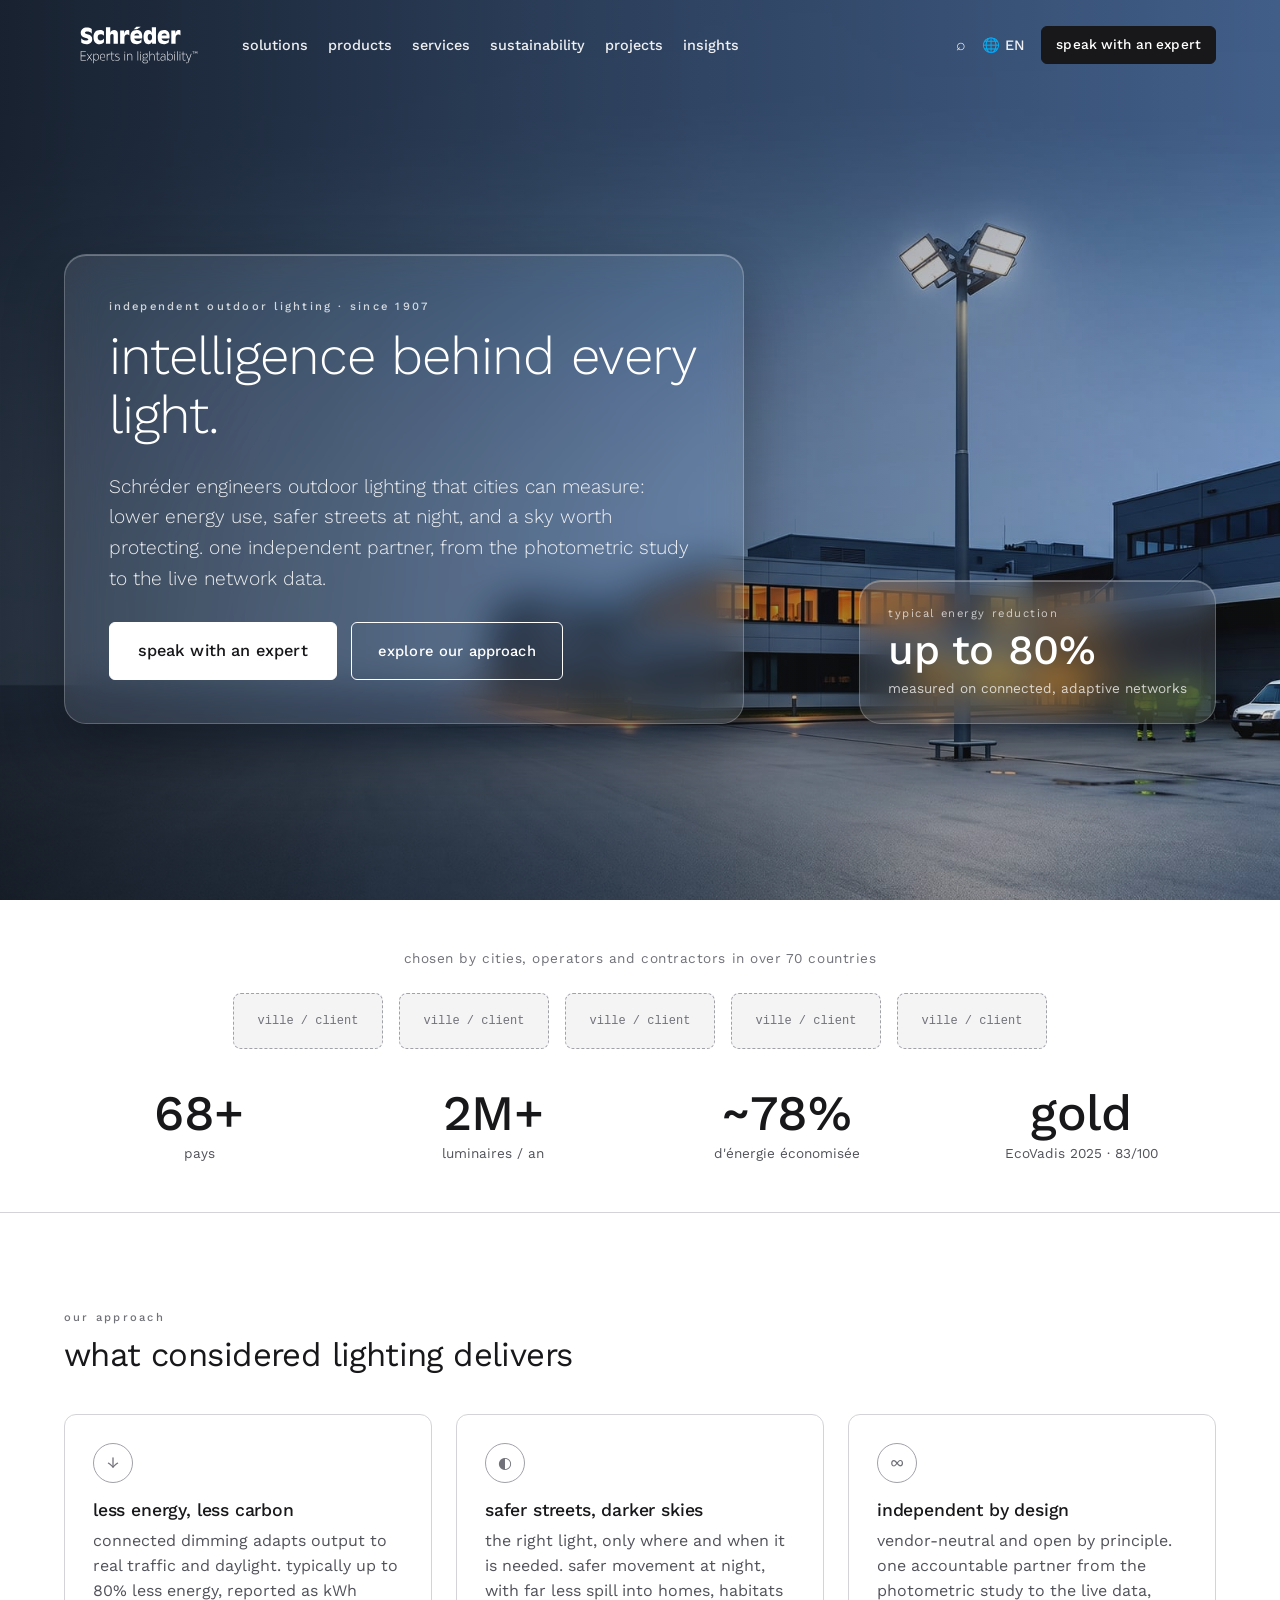
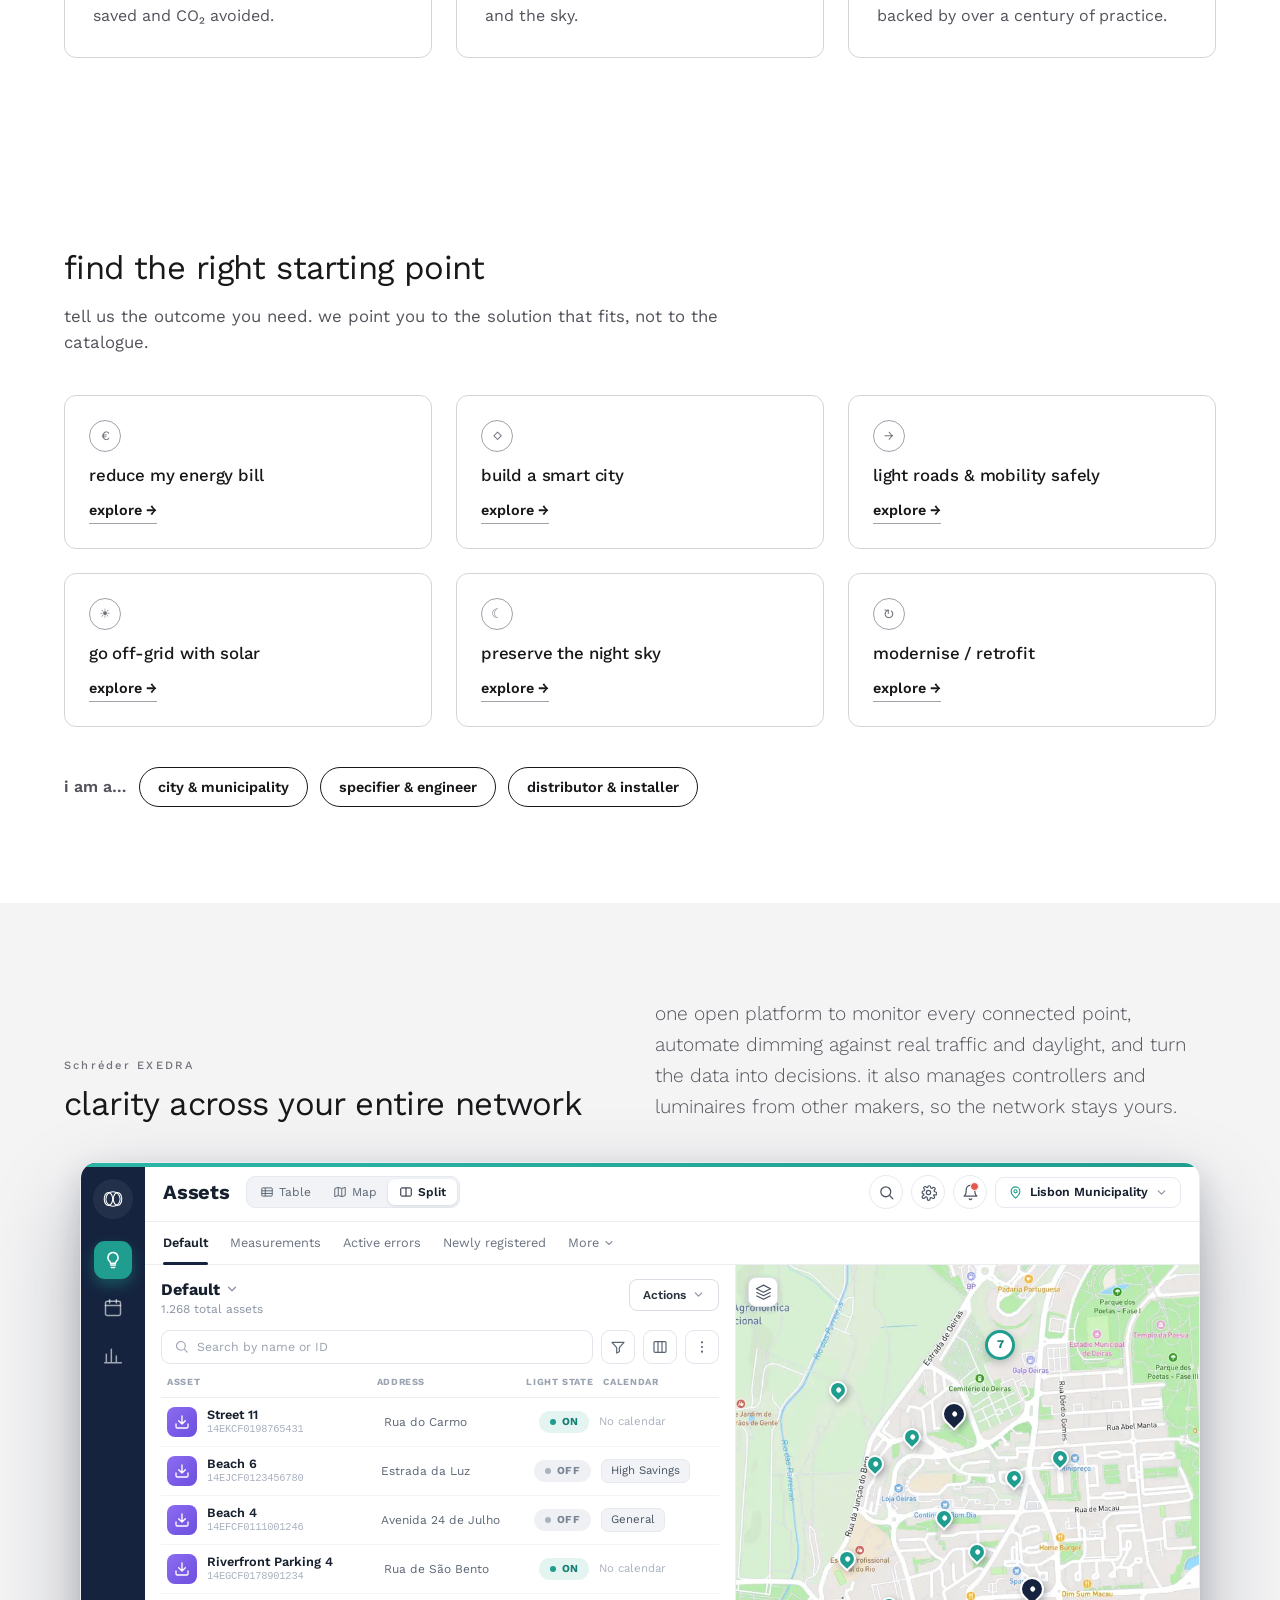
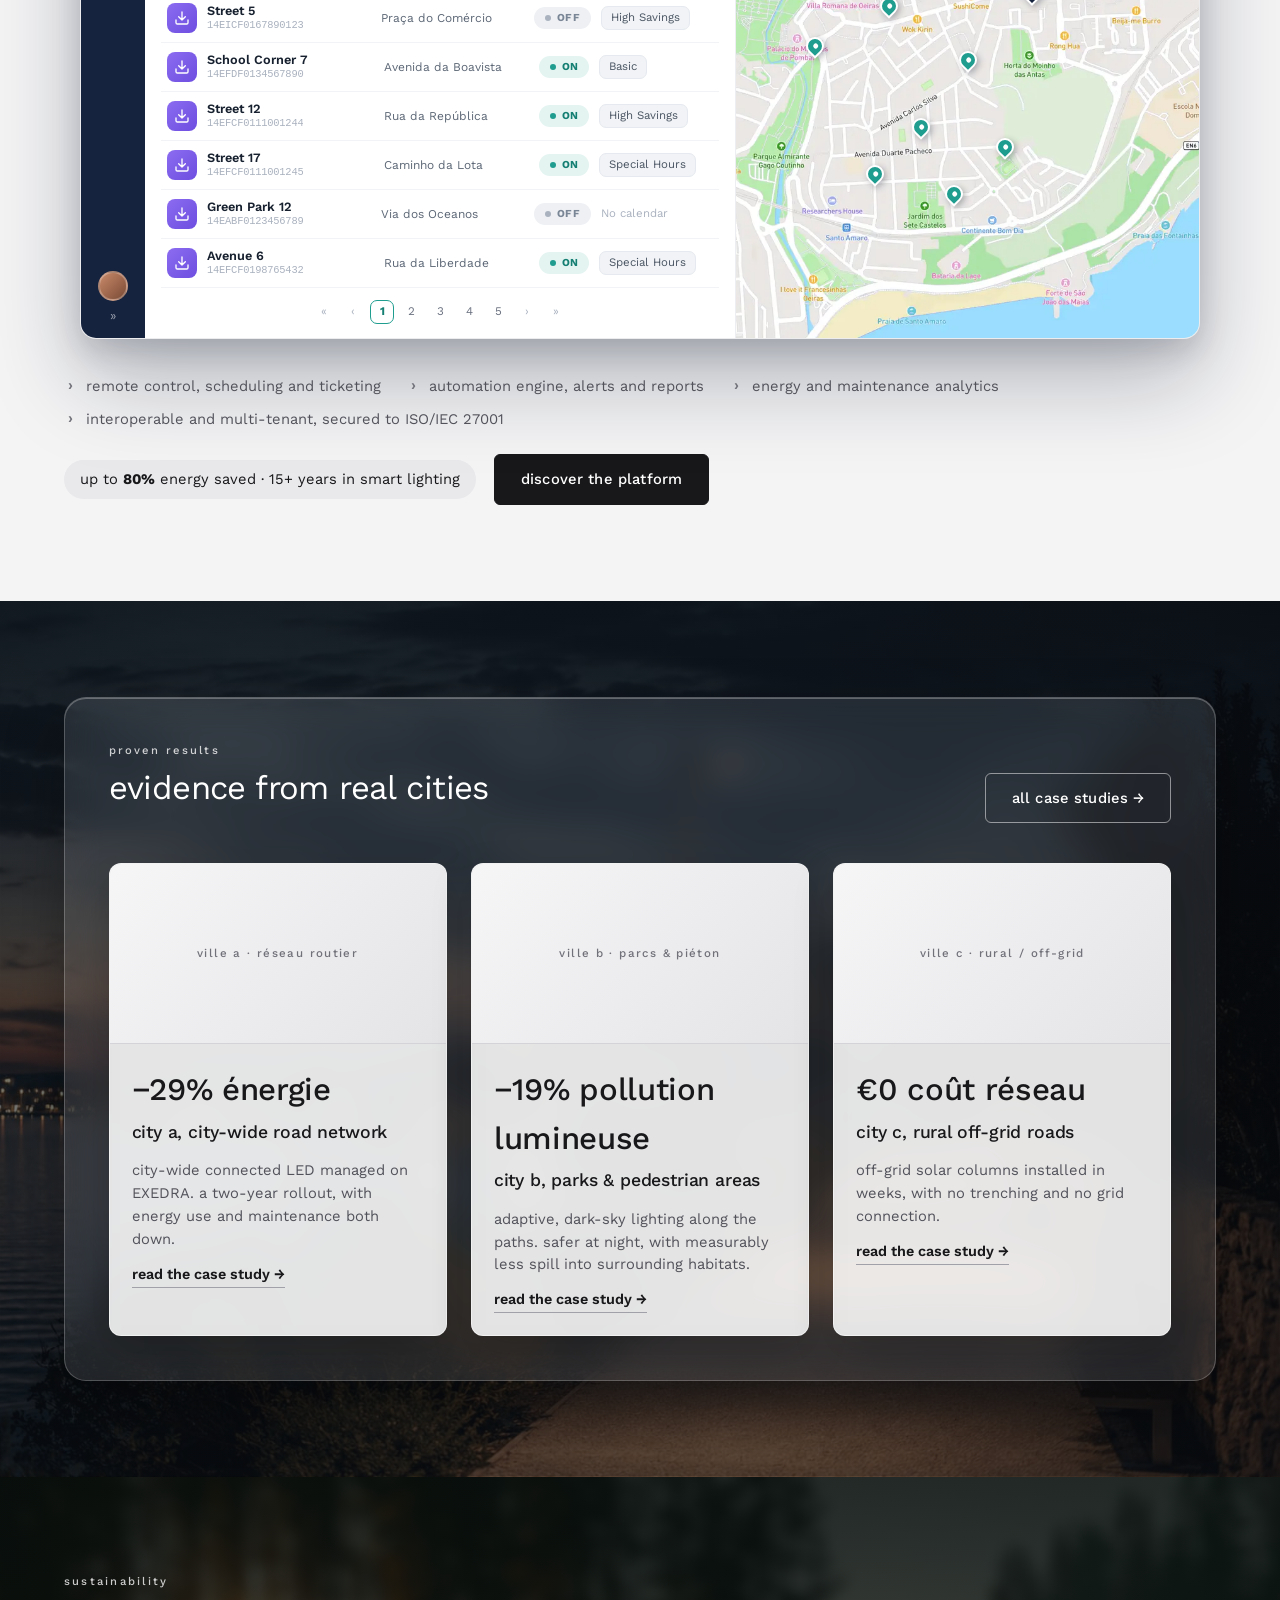
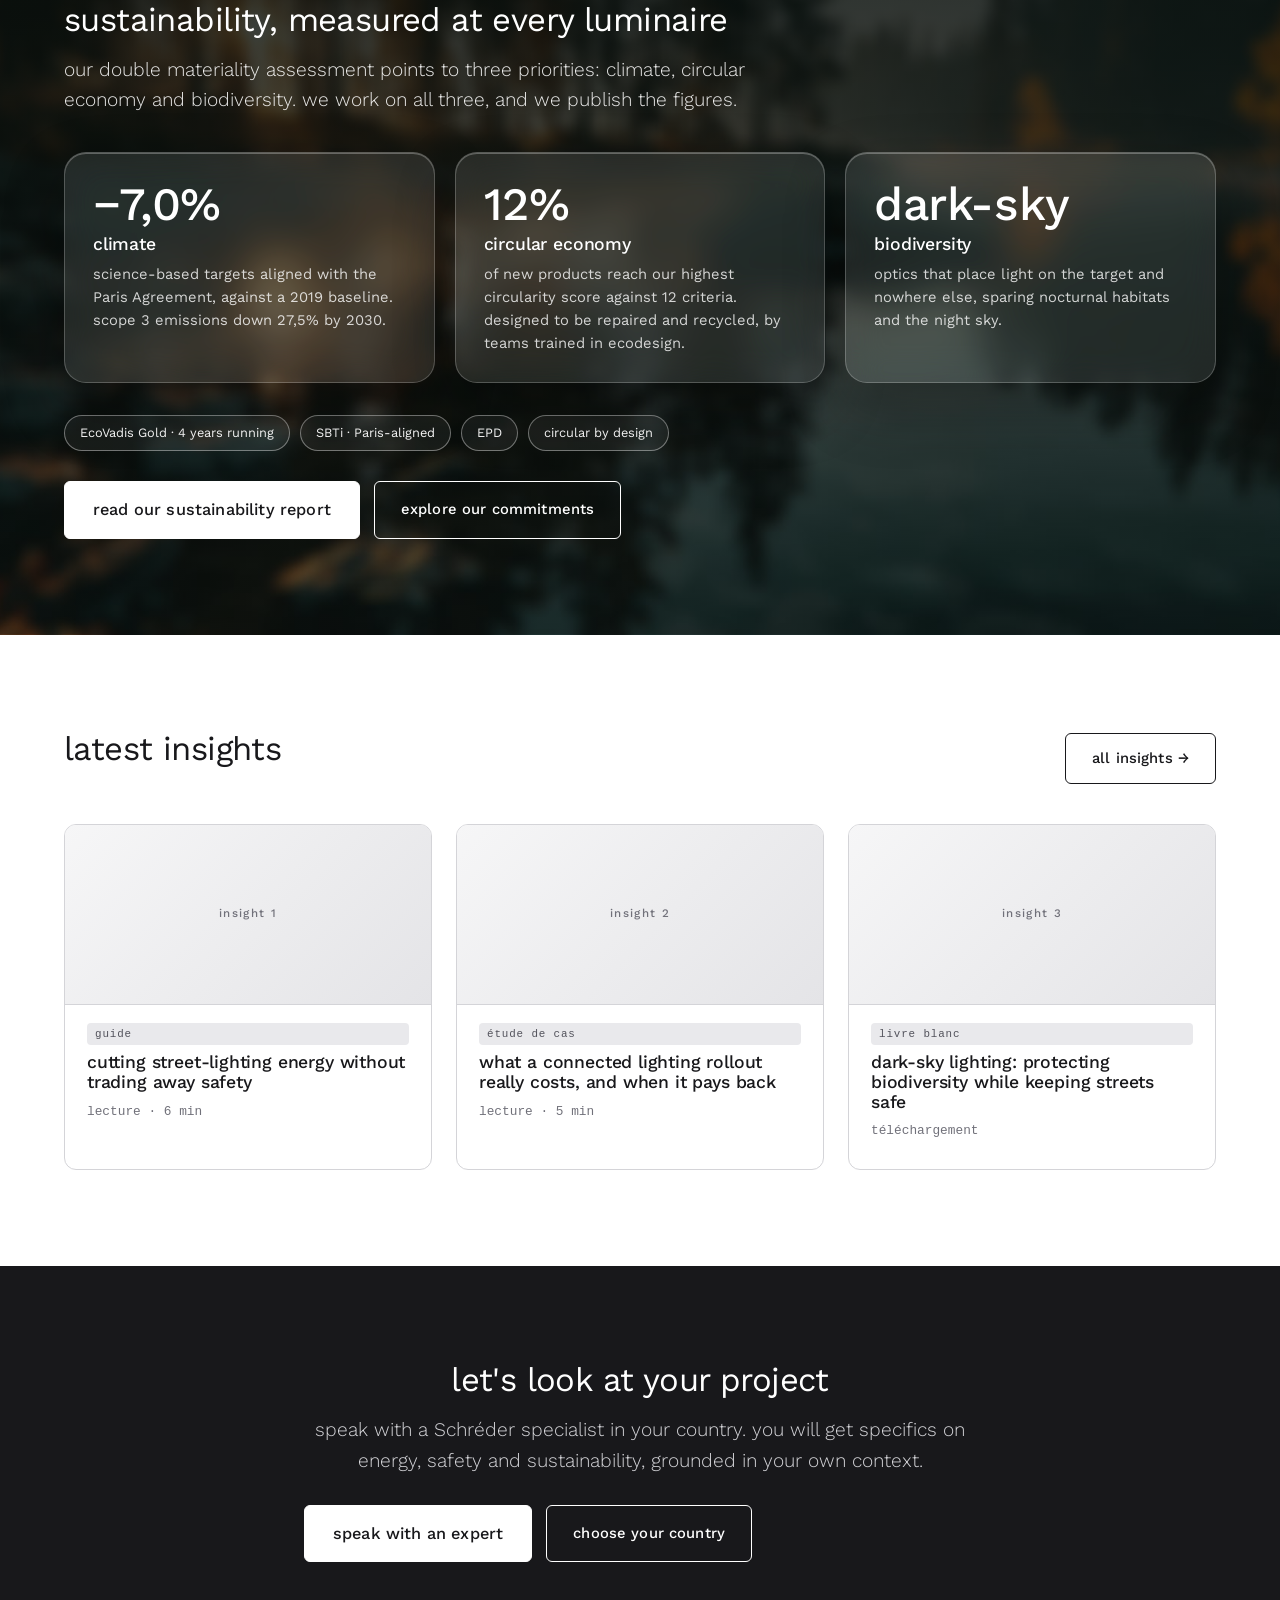
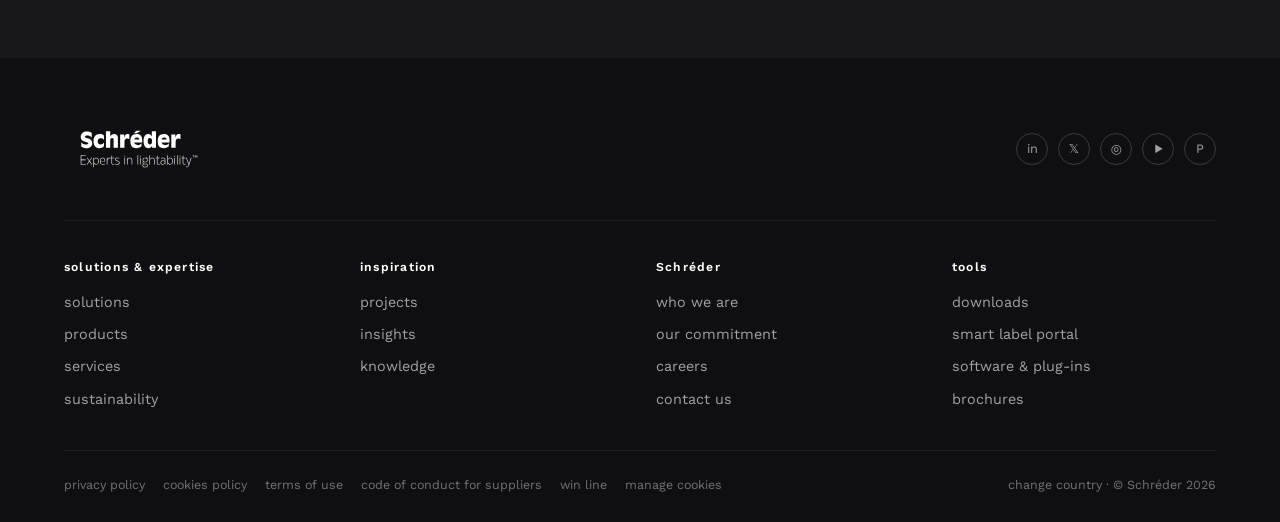
==== commit 2cde44a3: "Merge 63bd3e76084672e12f3550e67297cf5417d74dea into 911db8aae2010580a970d85206c223d250644adf" ====
--- a/index.html
+++ b/index.html
@@ -333,64 +333,255 @@
     <!-- ============================================================= -->
     <!-- 05 · PLATFORM · EXEDRA (ton Sage)                              -->
     <!-- ============================================================= -->
-    <section class="section feature feature--reverse">
-      <div class="container feature__grid">
-        <div class="feature__copy">
-          <p class="eyebrow">Schréder EXEDRA</p>
-          <h2>clarity across your entire network</h2>
-          <p>
+    <section class="section exedra-section">
+      <div class="container">
+        <div class="exedra-intro">
+          <div>
+            <p class="eyebrow">Schréder EXEDRA</p>
+            <h2>clarity across your entire network</h2>
+          </div>
+          <p class="lead">
             one open platform to monitor every connected point, automate dimming against real
             traffic and daylight, and turn the data into decisions. it also manages controllers
             and luminaires from other makers, so the network stays yours.
           </p>
-          <ul class="feature-list">
+        </div>
+
+        <div class="exedra-stage">
+          <div class="exedra-app" role="img"
+               aria-label="Schréder EXEDRA asset-management interface, showing the live status of a city lighting network on a map of Lisbon.">
+
+            <!-- shared icon symbols -->
+            <svg width="0" height="0" style="position:absolute" aria-hidden="true">
+              <symbol id="ex-i-asset" viewBox="0 0 24 24">
+                <path d="M21 15v4a2 2 0 0 1-2 2H5a2 2 0 0 1-2-2v-4" fill="none" stroke="currentColor" stroke-width="2" stroke-linecap="round" stroke-linejoin="round"/>
+                <path d="M7 10l5 5 5-5M12 15V3" fill="none" stroke="currentColor" stroke-width="2" stroke-linecap="round" stroke-linejoin="round"/>
+              </symbol>
+              <symbol id="ex-i-chev" viewBox="0 0 24 24">
+                <path d="M6 9l6 6 6-6" fill="none" stroke="currentColor" stroke-width="2.2" stroke-linecap="round" stroke-linejoin="round"/>
+              </symbol>
+            </svg>
+
+            <!-- left rail -->
+            <aside class="ex-rail">
+              <span class="ex-rail__logo" aria-hidden="true">
+                <svg viewBox="0 0 40 24" fill="none" stroke="#fff" stroke-width="1.6">
+                  <ellipse cx="20" cy="12" rx="11" ry="11"/>
+                  <ellipse cx="13" cy="12" rx="6.5" ry="10"/>
+                  <ellipse cx="27" cy="12" rx="6.5" ry="10"/>
+                </svg>
+              </span>
+              <nav class="ex-rail__nav" aria-hidden="true">
+                <span class="ex-rail__ico is-active" title="Assets">
+                  <svg viewBox="0 0 24 24" fill="none" stroke="currentColor" stroke-width="1.8" stroke-linecap="round" stroke-linejoin="round">
+                    <path d="M9 18h6M10 21h4M12 3a6 6 0 0 0-4 10.5c.7.7 1 1.3 1 2.5h6c0-1.2.3-1.8 1-2.5A6 6 0 0 0 12 3z"/>
+                  </svg>
+                </span>
+                <span class="ex-rail__ico" title="Calendars">
+                  <svg viewBox="0 0 24 24" fill="none" stroke="currentColor" stroke-width="1.8" stroke-linecap="round" stroke-linejoin="round">
+                    <rect x="3" y="4" width="18" height="17" rx="2"/><path d="M3 9h18M8 2v4M16 2v4"/>
+                  </svg>
+                </span>
+                <span class="ex-rail__ico" title="Analytics">
+                  <svg viewBox="0 0 24 24" fill="none" stroke="currentColor" stroke-width="1.8" stroke-linecap="round" stroke-linejoin="round">
+                    <path d="M4 20V10M10 20V4M16 20v-8M22 20H2"/>
+                  </svg>
+                </span>
+              </nav>
+              <span class="ex-rail__user" aria-hidden="true">
+                <span class="ex-rail__avatar"></span>
+                <span class="ex-rail__expand">»</span>
+              </span>
+            </aside>
+
+            <!-- main -->
+            <div class="ex-main">
+
+              <!-- top bar -->
+              <header class="ex-topbar">
+                <h3 class="ex-topbar__title">Assets</h3>
+                <div class="ex-seg" role="group" aria-label="View">
+                  <button type="button">
+                    <svg viewBox="0 0 24 24" fill="none" stroke="currentColor" stroke-width="1.7"><rect x="3" y="5" width="18" height="14" rx="1.5"/><path d="M3 10h18M3 14.5h18M9 5v14"/></svg>Table
+                  </button>
+                  <button type="button">
+                    <svg viewBox="0 0 24 24" fill="none" stroke="currentColor" stroke-width="1.7" stroke-linejoin="round"><path d="M9 4 3 6v14l6-2 6 2 6-2V4l-6 2-6-2zM9 4v14M15 6v14"/></svg>Map
+                  </button>
+                  <button type="button" class="is-active">
+                    <svg viewBox="0 0 24 24" fill="none" stroke="currentColor" stroke-width="1.7"><rect x="3" y="5" width="18" height="14" rx="1.5"/><path d="M12 5v14"/></svg>Split
+                  </button>
+                </div>
+                <div class="ex-topbar__right">
+                  <button type="button" class="ex-iconbtn" aria-label="Search">
+                    <svg viewBox="0 0 24 24" fill="none" stroke="currentColor" stroke-width="1.8" stroke-linecap="round"><circle cx="11" cy="11" r="7"/><path d="M21 21l-4-4"/></svg>
+                  </button>
+                  <button type="button" class="ex-iconbtn" aria-label="Settings">
+                    <svg viewBox="0 0 24 24" fill="none" stroke="currentColor" stroke-width="1.7"><circle cx="12" cy="12" r="3"/><path d="M19.4 15a1.6 1.6 0 0 0 .3 1.8l.1.1a2 2 0 1 1-2.8 2.8l-.1-.1a1.6 1.6 0 0 0-2.7 1.1V21a2 2 0 1 1-4 0v-.1A1.6 1.6 0 0 0 6.8 19.4l-.1.1a2 2 0 1 1-2.8-2.8l.1-.1A1.6 1.6 0 0 0 5 13.9H4.9a2 2 0 1 1 0-4H5a1.6 1.6 0 0 0 1.1-2.7l-.1-.1a2 2 0 1 1 2.8-2.8l.1.1A1.6 1.6 0 0 0 11 4.6V4.5a2 2 0 1 1 4 0v.1a1.6 1.6 0 0 0 2.7 1.1l.1-.1a2 2 0 1 1 2.8 2.8l-.1.1a1.6 1.6 0 0 0-.3 1.8 1.6 1.6 0 0 0 1.5 1h.1a2 2 0 1 1 0 4H21a1.6 1.6 0 0 0-1.6 1z"/></svg>
+                  </button>
+                  <button type="button" class="ex-iconbtn ex-iconbtn--badge" aria-label="Notifications">
+                    <svg viewBox="0 0 24 24" fill="none" stroke="currentColor" stroke-width="1.8" stroke-linecap="round" stroke-linejoin="round"><path d="M18 8a6 6 0 1 0-12 0c0 7-3 9-3 9h18s-3-2-3-9M13.7 21a2 2 0 0 1-3.4 0"/></svg>
+                  </button>
+                  <button type="button" class="ex-tenant">
+                    <svg viewBox="0 0 24 24" fill="none" stroke="currentColor" stroke-width="1.8" stroke-linecap="round" stroke-linejoin="round" class="ex-tenant__pin"><path d="M12 21s-7-6-7-11a7 7 0 0 1 14 0c0 5-7 11-7 11z"/><circle cx="12" cy="10" r="2.5"/></svg>
+                    Lisbon Municipality
+                    <svg class="ex-tenant__chev"><use href="#ex-i-chev"/></svg>
+                  </button>
+                </div>
+              </header>
+
+              <!-- tabs -->
+              <nav class="ex-tabs" aria-label="Asset views">
+                <span class="is-active">Default</span>
+                <span>Measurements</span>
+                <span>Active errors</span>
+                <span>Newly registered</span>
+                <span class="ex-tabs__more">More <svg class="ex-tabs__chev"><use href="#ex-i-chev"/></svg></span>
+              </nav>
+
+              <!-- body -->
+              <div class="ex-body">
+
+                <!-- list panel -->
+                <section class="ex-list">
+                  <div class="ex-list__head">
+                    <div>
+                      <div class="ex-list__title">Default <svg class="ex-list__chev"><use href="#ex-i-chev"/></svg></div>
+                      <div class="ex-list__count">1.268 total assets</div>
+                    </div>
+                    <button type="button" class="ex-actions">Actions <svg class="ex-actions__chev"><use href="#ex-i-chev"/></svg></button>
+                  </div>
+
+                  <div class="ex-toolbar">
+                    <div class="ex-search">
+                      <svg viewBox="0 0 24 24" fill="none" stroke="currentColor" stroke-width="1.8" stroke-linecap="round"><circle cx="11" cy="11" r="7"/><path d="M21 21l-4-4"/></svg>
+                      <span>Search by name or ID</span>
+                    </div>
+                    <button type="button" class="ex-tool" aria-label="Filter"><svg viewBox="0 0 24 24" fill="none" stroke="currentColor" stroke-width="1.8" stroke-linecap="round" stroke-linejoin="round"><path d="M3 5h18l-7 8v6l-4 2v-8z"/></svg></button>
+                    <button type="button" class="ex-tool" aria-label="Columns"><svg viewBox="0 0 24 24" fill="none" stroke="currentColor" stroke-width="1.8"><rect x="3" y="4" width="18" height="16" rx="1.5"/><path d="M9 4v16M15 4v16"/></svg></button>
+                    <button type="button" class="ex-tool" aria-label="More"><svg viewBox="0 0 24 24" fill="currentColor"><circle cx="12" cy="5" r="1.6"/><circle cx="12" cy="12" r="1.6"/><circle cx="12" cy="19" r="1.6"/></svg></button>
+                  </div>
+
+                  <div class="ex-table">
+                    <div class="ex-thead">
+                      <span>Asset</span><span>Address</span><span>Light state</span><span>Calendar</span>
+                    </div>
+
+                    <div class="ex-row">
+                      <div class="ex-asset"><span class="ex-asset__ico"><svg><use href="#ex-i-asset"/></svg></span><span class="ex-asset__txt"><b>Street 11</b><i>14EKCF0198765431</i></span></div>
+                      <span class="ex-addr">Rua do Carmo</span>
+                      <span class="ex-state ex-state--on"><i></i>ON</span>
+                      <span class="ex-cal">No calendar</span>
+                    </div>
+                    <div class="ex-row">
+                      <div class="ex-asset"><span class="ex-asset__ico"><svg><use href="#ex-i-asset"/></svg></span><span class="ex-asset__txt"><b>Beach 6</b><i>14EJCF0123456780</i></span></div>
+                      <span class="ex-addr">Estrada da Luz</span>
+                      <span class="ex-state ex-state--off"><i></i>OFF</span>
+                      <span class="ex-cal ex-cal--set">High Savings</span>
+                    </div>
+                    <div class="ex-row">
+                      <div class="ex-asset"><span class="ex-asset__ico"><svg><use href="#ex-i-asset"/></svg></span><span class="ex-asset__txt"><b>Beach 4</b><i>14EFCF0111001246</i></span></div>
+                      <span class="ex-addr">Avenida 24 de Julho</span>
+                      <span class="ex-state ex-state--off"><i></i>OFF</span>
+                      <span class="ex-cal ex-cal--set">General</span>
+                    </div>
+                    <div class="ex-row">
+                      <div class="ex-asset"><span class="ex-asset__ico"><svg><use href="#ex-i-asset"/></svg></span><span class="ex-asset__txt"><b>Riverfront Parking 4</b><i>14EGCF0178901234</i></span></div>
+                      <span class="ex-addr">Rua de São Bento</span>
+                      <span class="ex-state ex-state--on"><i></i>ON</span>
+                      <span class="ex-cal">No calendar</span>
+                    </div>
+                    <div class="ex-row">
+                      <div class="ex-asset"><span class="ex-asset__ico"><svg><use href="#ex-i-asset"/></svg></span><span class="ex-asset__txt"><b>Street 5</b><i>14EICF0167890123</i></span></div>
+                      <span class="ex-addr">Praça do Comércio</span>
+                      <span class="ex-state ex-state--off"><i></i>OFF</span>
+                      <span class="ex-cal ex-cal--set">High Savings</span>
+                    </div>
+                    <div class="ex-row">
+                      <div class="ex-asset"><span class="ex-asset__ico"><svg><use href="#ex-i-asset"/></svg></span><span class="ex-asset__txt"><b>School Corner 7</b><i>14EFDF0134567890</i></span></div>
+                      <span class="ex-addr">Avenida da Boavista</span>
+                      <span class="ex-state ex-state--on"><i></i>ON</span>
+                      <span class="ex-cal ex-cal--set">Basic</span>
+                    </div>
+                    <div class="ex-row">
+                      <div class="ex-asset"><span class="ex-asset__ico"><svg><use href="#ex-i-asset"/></svg></span><span class="ex-asset__txt"><b>Street 12</b><i>14EFCF0111001244</i></span></div>
+                      <span class="ex-addr">Rua da República</span>
+                      <span class="ex-state ex-state--on"><i></i>ON</span>
+                      <span class="ex-cal ex-cal--set">High Savings</span>
+                    </div>
+                    <div class="ex-row">
+                      <div class="ex-asset"><span class="ex-asset__ico"><svg><use href="#ex-i-asset"/></svg></span><span class="ex-asset__txt"><b>Street 17</b><i>14EFCF0111001245</i></span></div>
+                      <span class="ex-addr">Caminho da Lota</span>
+                      <span class="ex-state ex-state--on"><i></i>ON</span>
+                      <span class="ex-cal ex-cal--set">Special Hours</span>
+                    </div>
+                    <div class="ex-row">
+                      <div class="ex-asset"><span class="ex-asset__ico"><svg><use href="#ex-i-asset"/></svg></span><span class="ex-asset__txt"><b>Green Park 12</b><i>14EABF0123456789</i></span></div>
+                      <span class="ex-addr">Via dos Oceanos</span>
+                      <span class="ex-state ex-state--off"><i></i>OFF</span>
+                      <span class="ex-cal">No calendar</span>
+                    </div>
+                    <div class="ex-row">
+                      <div class="ex-asset"><span class="ex-asset__ico"><svg><use href="#ex-i-asset"/></svg></span><span class="ex-asset__txt"><b>Avenue 6</b><i>14EFCF0198765432</i></span></div>
+                      <span class="ex-addr">Rua da Liberdade</span>
+                      <span class="ex-state ex-state--on"><i></i>ON</span>
+                      <span class="ex-cal ex-cal--set">Special Hours</span>
+                    </div>
+                  </div>
+
+                  <div class="ex-pager">
+                    <span class="ex-pager__nav">«</span>
+                    <span class="ex-pager__nav">‹</span>
+                    <span class="ex-pager__pg is-active">1</span>
+                    <span class="ex-pager__pg">2</span>
+                    <span class="ex-pager__pg">3</span>
+                    <span class="ex-pager__pg">4</span>
+                    <span class="ex-pager__pg">5</span>
+                    <span class="ex-pager__nav">›</span>
+                    <span class="ex-pager__nav">»</span>
+                  </div>
+                </section>
+
+                <!-- map panel -->
+                <section class="ex-map" aria-hidden="true">
+                  <span class="ex-map__layers">
+                    <svg viewBox="0 0 24 24" fill="none" stroke="currentColor" stroke-width="1.7" stroke-linejoin="round"><path d="M12 3 2 8l10 5 10-5-10-5zM2 13l10 5 10-5M2 18l10 5 10-5"/></svg>
+                  </span>
+
+                  <span class="ex-cluster" style="left:57%;top:12%">7</span>
+                  <span class="ex-pin ex-pin--lg" style="left:47%;top:24%"></span>
+                  <span class="ex-pin ex-pin--lg" style="left:64%;top:50%"></span>
+                  <span class="ex-pin" style="left:22%;top:20%"></span>
+                  <span class="ex-pin" style="left:30%;top:31%"></span>
+                  <span class="ex-pin" style="left:24%;top:45%"></span>
+                  <span class="ex-pin" style="left:17%;top:58%"></span>
+                  <span class="ex-pin" style="left:38%;top:27%"></span>
+                  <span class="ex-pin" style="left:45%;top:39%"></span>
+                  <span class="ex-pin" style="left:33%;top:52%"></span>
+                  <span class="ex-pin" style="left:52%;top:44%"></span>
+                  <span class="ex-pin" style="left:60%;top:33%"></span>
+                  <span class="ex-pin" style="left:70%;top:30%"></span>
+                  <span class="ex-pin" style="left:50%;top:60%"></span>
+                  <span class="ex-pin" style="left:40%;top:70%"></span>
+                  <span class="ex-pin" style="left:30%;top:77%"></span>
+                  <span class="ex-pin" style="left:47%;top:80%"></span>
+                  <span class="ex-pin" style="left:58%;top:73%"></span>
+                </section>
+
+              </div>
+            </div>
+          </div>
+        </div>
+
+        <div class="exedra-foot">
+          <ul class="feature-list feature-list--row">
             <li>remote control, scheduling and ticketing</li>
             <li>automation engine, alerts and reports</li>
             <li>energy and maintenance analytics</li>
             <li>interoperable and multi-tenant, secured to ISO/IEC 27001</li>
           </ul>
-          <p class="metric-chip">up to <strong>80%</strong> energy saved · 15+ years in smart lighting</p>
-          <button class="btn btn--primary">discover the platform</button>
-        </div>
-
-        <div class="feature__media exedra-stage">
-          <div class="exedra-mock" aria-hidden="true">
-            <div class="exedra-ui">
-              <aside class="exedra-rail">
-                <span class="exedra-rail__logo">S</span>
-                <span class="exedra-rail__ico is-active"></span>
-                <span class="exedra-rail__ico"></span>
-                <span class="exedra-rail__ico"></span>
-                <span class="exedra-rail__ico"></span>
-                <span class="exedra-rail__ico"></span>
-              </aside>
-              <div class="exedra-main">
-                <div class="exedra-top">
-                  <span class="exedra-top__title">assets</span>
-                  <span class="exedra-top__tabs"><i class="is-on"></i><i></i><i></i></span>
-                  <span class="exedra-top__search"></span>
-                </div>
-                <div class="exedra-cols">
-                  <div class="exedra-list">
-                    <div class="exedra-lh"><span></span><span></span><span></span></div>
-                    <div class="exedra-li"><span class="dot dot--ok"></span><span class="nm"></span><span class="bdg bdg--ok">on</span></div>
-                    <div class="exedra-li"><span class="dot dot--ok"></span><span class="nm"></span><span class="bdg bdg--ok">on</span></div>
-                    <div class="exedra-li"><span class="dot dot--warn"></span><span class="nm"></span><span class="bdg bdg--warn">dim</span></div>
-                    <div class="exedra-li"><span class="dot dot--ok"></span><span class="nm"></span><span class="bdg bdg--ok">on</span></div>
-                    <div class="exedra-li"><span class="dot dot--off"></span><span class="nm"></span><span class="bdg bdg--off">fault</span></div>
-                    <div class="exedra-li"><span class="dot dot--ok"></span><span class="nm"></span><span class="bdg bdg--ok">on</span></div>
-                  </div>
-                  <div class="exedra-map">
-                    <span class="pin" style="left:30%;top:34%"></span>
-                    <span class="pin pin--sel" style="left:54%;top:50%"></span>
-                    <span class="pin" style="left:70%;top:28%"></span>
-                    <span class="pin" style="left:44%;top:72%"></span>
-                    <span class="pin" style="left:80%;top:62%"></span>
-                    <span class="exedra-map__ctrl"><i></i><i></i></span>
-                  </div>
-                </div>
-              </div>
-            </div>
+          <div class="exedra-foot__cta">
+            <p class="metric-chip">up to <strong>80%</strong> energy saved · 15+ years in smart lighting</p>
+            <button class="btn btn--primary">discover the platform</button>
           </div>
         </div>
       </div>
--- a/css/styles.css
+++ b/css/styles.css
@@ -531,54 +531,7 @@
 .feature-list li { position: relative; padding-left: 22px; color: var(--ink-2); font-size: .96rem; }
 .feature-list li::before { content: "›"; position: absolute; left: 4px; top: -1px; color: var(--ink-3); font-weight: 600; }
 
-.exedra-stage { display: flex; align-items: center; justify-content: center; min-height: 380px; overflow: visible; perspective: 1500px; }
-.exedra-mock {
-  width: 100%; max-width: 560px;
-  animation: exedraFloat 7s ease-in-out infinite;
-  -webkit-mask-image: linear-gradient(102deg, #000 58%, transparent 97%);
-  mask-image: linear-gradient(102deg, #000 58%, transparent 97%);
-}
-@keyframes exedraFloat { 0%, 100% { transform: translateY(0); } 50% { transform: translateY(-12px); } }
-
-.exedra-ui {
-  transform: rotateY(-14deg) rotateX(5deg); transform-origin: left center;
-  border-radius: 16px; overflow: hidden; color: #e7e7ea; font-size: 12px; line-height: 1.3;
-  background: #161c27; border: 1px solid rgba(255,255,255,.10);
-  box-shadow: 0 44px 90px rgba(0,0,0,.45), 0 10px 26px rgba(0,0,0,.35);
-}
-.exedra-ui__bar { display: flex; align-items: center; gap: 10px; padding: 12px 14px; background: rgba(255,255,255,.04); border-bottom: 1px solid rgba(255,255,255,.08); }
-.exedra-ui__dots { display: flex; gap: 5px; }
-.exedra-ui__dots i { width: 8px; height: 8px; border-radius: 50%; background: rgba(255,255,255,.25); }
-.exedra-ui__title { font-weight: 500; letter-spacing: .02em; color: #fff; }
-.exedra-ui__nav { margin-left: auto; display: flex; gap: 8px; }
-.exedra-ui__nav i { width: 22px; height: 6px; border-radius: 3px; background: rgba(255,255,255,.14); }
-
-.exedra-ui__body { display: grid; grid-template-columns: 1.5fr 1fr; gap: 12px; padding: 14px; }
-.exedra-ui__map { position: relative; min-height: 158px; border-radius: 10px; overflow: hidden; background: linear-gradient(180deg, #0f1420, #141b29); border: 1px solid rgba(255,255,255,.06); }
-.exedra-ui__map::before { content: ""; position: absolute; inset: 0; background-image: linear-gradient(rgba(255,255,255,.05) 1px, transparent 1px), linear-gradient(90deg, rgba(255,255,255,.05) 1px, transparent 1px); background-size: 28px 28px; }
-.node { position: absolute; width: 9px; height: 9px; border-radius: 50%; background: rgba(255,255,255,.3); transform: translate(-50%, -50%); }
-.node--on { background: #f4b740; box-shadow: 0 0 0 4px rgba(244,183,64,.16), 0 0 10px rgba(244,183,64,.6); }
-
-.exedra-ui__side { display: flex; flex-direction: column; gap: 10px; }
-.exedra-kpi { background: rgba(255,255,255,.04); border: 1px solid rgba(255,255,255,.07); border-radius: 10px; padding: 10px 12px; }
-.exedra-kpi b { display: block; font-size: 18px; font-weight: 300; color: #fff; }
-.exedra-kpi span { color: rgba(255,255,255,.55); font-size: 10px; letter-spacing: .08em; }
-.exedra-spark { display: flex; align-items: flex-end; gap: 5px; height: 56px; padding: 10px 12px; background: rgba(255,255,255,.04); border: 1px solid rgba(255,255,255,.07); border-radius: 10px; }
-.exedra-spark i { flex: 1; border-radius: 2px 2px 0 0; background: linear-gradient(180deg, #f4b740, rgba(244,183,64,.3)); }
-
-.exedra-ui__rows { padding: 0 14px 14px; display: flex; flex-direction: column; gap: 8px; }
-.exedra-row { display: flex; align-items: center; gap: 10px; padding: 9px 12px; background: rgba(255,255,255,.03); border: 1px solid rgba(255,255,255,.06); border-radius: 8px; }
-.exedra-row .d { width: 8px; height: 8px; border-radius: 50%; flex: none; }
-.d--ok { background: #5fcf80; } .d--warn { background: #f4b740; }
-.exedra-row .l { height: 6px; border-radius: 3px; background: rgba(255,255,255,.12); flex: 1; }
-.exedra-row .l--w { max-width: 90px; background: rgba(255,255,255,.22); flex: none; width: 90px; }
-
-@media (max-width: 980px) {
-  .exedra-ui { transform: none; }
-  .exedra-mock { -webkit-mask-image: none; mask-image: none; max-width: 100%; }
-  .exedra-stage { perspective: none; min-height: 0; }
-}
-@media (prefers-reduced-motion: reduce) { .exedra-mock { animation: none; } }
+/* EXEDRA showcase styles live further down (see "EXEDRA mock" block). */
 
 /* =============================================================
    Chiffres clés — plus grands, un peu plus épais, reveal classe
@@ -627,52 +580,164 @@
 .mobile-menu .btn--primary { background: #fff; color: var(--ink); border-color: #fff; }
 
 /* =============================================================
-   EXEDRA mock v2 — fidèle à l'interface réelle (thème clair)
-   ============================================================= */
-.exedra-ui {
-  display: grid; grid-template-columns: 46px 1fr; min-height: 330px;
-  transform: rotateY(-14deg) rotateX(5deg); transform-origin: left center;
-  border-radius: 14px; overflow: hidden; font-size: 11px; line-height: 1.3;
-  background: #eef1f5; color: #2b3340; border: 1px solid rgba(0,0,0,.06);
-  box-shadow: 0 44px 90px rgba(15,23,42,.35), 0 10px 26px rgba(15,23,42,.22);
-}
-.exedra-rail { background: #15233f; display: flex; flex-direction: column; align-items: center; gap: 14px; padding: 12px 0; }
-.exedra-rail__logo { width: 22px; height: 22px; border-radius: 6px; background: #2bb6a8; color: #fff; display: grid; place-items: center; font-weight: 600; font-size: 12px; }
-.exedra-rail__ico { width: 18px; height: 18px; border-radius: 5px; background: rgba(255,255,255,.14); }
-.exedra-rail__ico.is-active { background: #2bb6a8; }
-
-.exedra-main { display: flex; flex-direction: column; min-width: 0; background: #f5f7fa; }
-.exedra-top { display: flex; align-items: center; gap: 10px; padding: 10px 14px; background: #fff; border-bottom: 1px solid #e6e9ef; }
-.exedra-top__title { font-weight: 600; font-size: 13px; color: #1f2a3d; }
-.exedra-top__tabs { display: flex; gap: 8px; margin-left: 6px; }
-.exedra-top__tabs i { width: 26px; height: 6px; border-radius: 3px; background: #dfe3ea; }
-.exedra-top__tabs i.is-on { background: #2bb6a8; }
-.exedra-top__search { margin-left: auto; width: 120px; height: 22px; border-radius: 6px; background: #eef1f5; border: 1px solid #e1e5ec; }
-
-.exedra-cols { display: grid; grid-template-columns: 1.15fr .85fr; flex: 1; min-height: 0; }
-.exedra-list { padding: 10px; display: flex; flex-direction: column; gap: 7px; background: #f5f7fa; overflow: hidden; }
-.exedra-lh { display: flex; gap: 8px; padding: 0 8px 2px; }
-.exedra-lh span { height: 5px; border-radius: 3px; background: #dfe3ea; }
-.exedra-lh span:nth-child(1) { width: 38%; } .exedra-lh span:nth-child(2) { flex: 1; } .exedra-lh span:nth-child(3) { width: 30px; }
-.exedra-li { display: flex; align-items: center; gap: 8px; background: #fff; border: 1px solid #e9ecf2; border-radius: 7px; padding: 8px; }
-.exedra-li .dot { width: 7px; height: 7px; border-radius: 50%; flex: none; }
-.exedra-li .nm { height: 6px; border-radius: 3px; background: #d7dce4; flex: 1; }
-.exedra-li .bdg { font-size: 9px; font-weight: 600; padding: 2px 7px; border-radius: 999px; letter-spacing: .02em; flex: none; }
-.dot--ok { background: #2fae66; } .dot--warn { background: #f1a23b; } .dot--off { background: #e2574d; }
-.bdg--ok { background: #e3f6ec; color: #1f9254; } .bdg--warn { background: #fdf0dd; color: #b9772a; } .bdg--off { background: #fbe4e2; color: #c23b32; }
-
-.exedra-map { position: relative; background: linear-gradient(180deg, #e7ecf2, #dde5ee); border-left: 1px solid #e6e9ef; overflow: hidden; }
-.exedra-map::before { content: ""; position: absolute; inset: 0; background-image: linear-gradient(rgba(120,140,170,.16) 1px, transparent 1px), linear-gradient(90deg, rgba(120,140,170,.16) 1px, transparent 1px); background-size: 26px 26px; }
-.exedra-map::after { content: ""; position: absolute; left: -10%; right: -10%; top: 56%; height: 13px; background: rgba(255,255,255,.65); transform: rotate(-8deg); }
-.exedra-map .pin { position: absolute; width: 12px; height: 12px; border-radius: 50% 50% 50% 0; background: #2bb6a8; transform: translate(-50%, -100%) rotate(-45deg); box-shadow: 0 2px 4px rgba(0,0,0,.25); }
-.exedra-map .pin--sel { background: #15233f; width: 15px; height: 15px; }
-.exedra-map__ctrl { position: absolute; right: 8px; top: 8px; display: flex; flex-direction: column; gap: 3px; }
-.exedra-map__ctrl i { width: 16px; height: 14px; border-radius: 3px; background: #fff; border: 1px solid #dfe3ea; }
-
-@media (max-width: 980px) {
-  .exedra-ui { transform: none; min-height: 300px; }
-  .exedra-mock { -webkit-mask-image: none; mask-image: none; max-width: 100%; }
-  .exedra-stage { perspective: none; min-height: 0; }
+   EXEDRA mock — fidèle à l'interface réelle (Assets, thème clair)
+   ============================================================= */
+.exedra-section { background: var(--surface); overflow: hidden; }
+
+.exedra-intro {
+  display: grid; grid-template-columns: 1fr 1.05fr; gap: 24px 56px;
+  align-items: end; margin-bottom: 40px;
+}
+.exedra-intro h2 { margin-bottom: 0; }
+.exedra-intro .lead { margin: 0; }
+@media (max-width: 860px) { .exedra-intro { grid-template-columns: 1fr; gap: 16px; } }
+
+.exedra-stage { perspective: 2200px; }
+.exedra-app {
+  --teal: #1f9d8f; --teal-soft: #e3f4f1; --navy: #15233f;
+  display: grid; grid-template-columns: 64px 1fr;
+  margin-inline: auto; max-width: 1120px; min-height: clamp(440px, 50vw, 560px);
+  border-radius: 16px; overflow: hidden; background: #fff;
+  font-size: clamp(10px, 1.05vw, 13px); line-height: 1.35; color: #2b3340;
+  border: 1px solid rgba(15,23,42,.08);
+  box-shadow: 0 40px 90px rgba(15,23,42,.28), 0 12px 30px rgba(15,23,42,.16);
+}
+.exedra-app::before { /* top accent bar of the window */
+  content: ""; position: absolute; left: 0; right: 0; top: 0; height: 4px;
+  background: linear-gradient(90deg, #2bb6a8, #1f9d8f);
+}
+.exedra-app { position: relative; }
+.exedra-app svg { display: block; }
+
+/* ---- left rail ---- */
+.ex-rail { background: var(--navy); display: flex; flex-direction: column; align-items: center; gap: 22px; padding: 16px 0; }
+.ex-rail__logo { width: 40px; height: 40px; border-radius: 50%; background: rgba(255,255,255,.06); display: grid; place-items: center; }
+.ex-rail__logo svg { width: 26px; height: 18px; }
+.ex-rail__nav { display: flex; flex-direction: column; align-items: center; gap: 10px; flex: 1; }
+.ex-rail__ico { width: 38px; height: 38px; border-radius: 11px; display: grid; place-items: center; color: rgba(255,255,255,.6); }
+.ex-rail__ico svg { width: 20px; height: 20px; }
+.ex-rail__ico.is-active { background: var(--teal); color: #fff; box-shadow: 0 6px 14px rgba(31,157,143,.4); }
+.ex-rail__user { display: flex; flex-direction: column; align-items: center; gap: 8px; color: rgba(255,255,255,.55); }
+.ex-rail__avatar { width: 30px; height: 30px; border-radius: 50%; background: linear-gradient(135deg, #c98a6a, #7a4a35); border: 2px solid rgba(255,255,255,.25); }
+.ex-rail__expand { font-size: 13px; line-height: 1; }
+
+/* ---- main ---- */
+.ex-main { display: flex; flex-direction: column; min-width: 0; background: #fff; }
+
+.ex-topbar { display: flex; align-items: center; gap: 16px; padding: 12px 18px; border-bottom: 1px solid #eceef2; }
+.ex-topbar__title { font-size: 1.55em; font-weight: 700; letter-spacing: -.01em; color: #16202e; margin: 0; }
+.ex-seg { display: inline-flex; background: #f1f3f6; border: 1px solid #e6e9ef; border-radius: 9px; padding: 2px; }
+.ex-seg button { display: inline-flex; align-items: center; gap: 5px; font: inherit; font-size: .92em; color: #5b6675; background: none; border: 0; padding: 5px 11px; border-radius: 7px; cursor: pointer; }
+.ex-seg button svg { width: 14px; height: 14px; }
+.ex-seg button.is-active { background: #fff; color: #16202e; font-weight: 600; box-shadow: 0 1px 3px rgba(15,23,42,.12); }
+.ex-topbar__right { margin-left: auto; display: flex; align-items: center; gap: 8px; }
+.ex-iconbtn { position: relative; width: 34px; height: 34px; border-radius: 50%; border: 1px solid #e6e9ef; background: #fff; color: #4a5563; display: grid; place-items: center; cursor: pointer; }
+.ex-iconbtn svg { width: 17px; height: 17px; }
+.ex-iconbtn--badge::after { content: ""; position: absolute; top: 6px; right: 7px; width: 7px; height: 7px; border-radius: 50%; background: #e2574d; border: 1.5px solid #fff; }
+.ex-tenant { display: inline-flex; align-items: center; gap: 7px; font: inherit; font-weight: 600; font-size: .95em; color: #16202e; background: #fff; border: 1px solid #e6e9ef; border-radius: 9px; padding: 6px 12px; cursor: pointer; }
+.ex-tenant__pin { width: 15px; height: 15px; color: var(--teal); }
+.ex-tenant__chev { width: 13px; height: 13px; color: #8b95a3; }
+
+.ex-tabs { display: flex; align-items: center; gap: 22px; padding: 0 18px; border-bottom: 1px solid #eceef2; }
+.ex-tabs span { position: relative; padding: 12px 0; font-size: .98em; color: #6b7280; cursor: pointer; white-space: nowrap; display: inline-flex; align-items: center; gap: 4px; }
+.ex-tabs span.is-active { color: #16202e; font-weight: 600; }
+.ex-tabs span.is-active::after { content: ""; position: absolute; left: 0; right: 0; bottom: -1px; height: 2.5px; border-radius: 2px; background: var(--navy); }
+.ex-tabs__chev { width: 12px; height: 12px; color: #8b95a3; }
+
+.ex-body { flex: 1; display: grid; grid-template-columns: minmax(0, 1.12fr) minmax(0, .88fr); min-height: 0; }
+
+/* ---- list panel ---- */
+.ex-list { display: flex; flex-direction: column; min-width: 0; padding: 14px 16px 10px; }
+.ex-list__head { display: flex; align-items: flex-start; justify-content: space-between; gap: 12px; margin-bottom: 12px; }
+.ex-list__title { display: inline-flex; align-items: center; gap: 5px; font-size: 1.25em; font-weight: 700; color: #16202e; }
+.ex-list__chev { width: 14px; height: 14px; color: #8b95a3; }
+.ex-list__count { color: #8b95a3; font-size: .92em; margin-top: 1px; }
+.ex-actions { display: inline-flex; align-items: center; gap: 6px; font: inherit; font-weight: 600; font-size: .92em; color: #2b3340; background: #fff; border: 1px solid #d9dde4; border-radius: 8px; padding: 7px 13px; cursor: pointer; }
+.ex-actions__chev { width: 13px; height: 13px; color: #8b95a3; }
+
+.ex-toolbar { display: flex; align-items: center; gap: 8px; margin-bottom: 12px; }
+.ex-search { flex: 1; display: flex; align-items: center; gap: 8px; min-width: 0; padding: 8px 12px; border: 1px solid #e1e5ec; border-radius: 9px; color: #9aa3b0; background: #fff; }
+.ex-search svg { width: 15px; height: 15px; flex: none; }
+.ex-search span { font-size: .95em; overflow: hidden; text-overflow: ellipsis; white-space: nowrap; }
+.ex-tool { width: 34px; height: 34px; flex: none; display: grid; place-items: center; border: 1px solid #e1e5ec; border-radius: 9px; background: #fff; color: #5b6675; cursor: pointer; }
+.ex-tool svg { width: 16px; height: 16px; }
+
+.ex-table { flex: 1; display: flex; flex-direction: column; min-height: 0; }
+.ex-thead, .ex-row { display: grid; grid-template-columns: minmax(0, 2fr) minmax(0, 1.4fr) auto minmax(0, 1.1fr); align-items: center; gap: 10px; }
+.ex-thead { padding: 0 6px 8px; border-bottom: 1px solid #eceef2; }
+.ex-thead span { font-size: .72em; font-weight: 700; letter-spacing: .07em; text-transform: uppercase; color: #9aa3b0; }
+.ex-row { padding: 9px 6px; border-bottom: 1px solid #f1f3f6; }
+.ex-asset { display: flex; align-items: center; gap: 10px; min-width: 0; }
+.ex-asset__ico { width: 30px; height: 30px; flex: none; border-radius: 8px; background: linear-gradient(135deg, #8b6cf0, #6d4ee0); color: #fff; display: grid; place-items: center; }
+.ex-asset__ico svg { width: 16px; height: 16px; }
+.ex-asset__txt { display: flex; flex-direction: column; min-width: 0; line-height: 1.25; }
+.ex-asset__txt b { font-weight: 600; color: #16202e; font-size: .98em; overflow: hidden; text-overflow: ellipsis; white-space: nowrap; }
+.ex-asset__txt i { font-style: normal; font-size: .8em; color: #aab2bf; font-family: var(--mono); letter-spacing: -.02em; overflow: hidden; text-overflow: ellipsis; white-space: nowrap; }
+.ex-addr { color: #5b6675; font-size: .92em; overflow: hidden; text-overflow: ellipsis; white-space: nowrap; }
+.ex-state { display: inline-flex; align-items: center; gap: 6px; justify-self: start; font-size: .82em; font-weight: 700; letter-spacing: .03em; padding: 4px 11px; border-radius: 999px; }
+.ex-state i { width: 6px; height: 6px; border-radius: 50%; }
+.ex-state--on { background: var(--teal-soft); color: #157f73; } .ex-state--on i { background: #1f9d8f; }
+.ex-state--off { background: #eef0f3; color: #7a8696; } .ex-state--off i { background: #aab2bf; }
+.ex-cal { font-size: .88em; color: #aab2bf; overflow: hidden; text-overflow: ellipsis; white-space: nowrap; }
+.ex-cal--set { color: #4a5563; background: #f1f3f6; border: 1px solid #e6e9ef; border-radius: 7px; padding: 3px 9px; justify-self: start; }
+
+.ex-pager { display: flex; align-items: center; justify-content: center; gap: 5px; padding: 12px 0 4px; }
+.ex-pager__nav, .ex-pager__pg { min-width: 24px; height: 24px; display: inline-flex; align-items: center; justify-content: center; border-radius: 7px; font-size: .9em; color: #6b7280; cursor: pointer; }
+.ex-pager__nav { color: #aab2bf; }
+.ex-pager__pg.is-active { border: 1.5px solid var(--teal); color: #157f73; font-weight: 700; }
+
+/* ---- map panel ---- */
+.ex-map {
+  position: relative; border-left: 1px solid #eceef2; overflow: hidden;
+  background-color: #e6ece6;
+  background-image: url(../assets/exedra-map.jpg);
+  background-image: image-set(url(../assets/exedra-map.webp) type("image/webp"), url(../assets/exedra-map.jpg) type("image/jpeg"));
+  background-size: cover; background-position: center; background-repeat: no-repeat;
+}
+.ex-map__layers {
+  position: absolute; z-index: 2; top: 12px; left: 12px;
+  width: 30px; height: 30px; border-radius: 8px;
+  background: #fff; border: 1px solid #dfe3ea; color: #4a5563; display: grid; place-items: center;
+  box-shadow: 0 2px 6px rgba(15,23,42,.18);
+}
+.ex-map__layers svg { width: 17px; height: 17px; }
+
+.ex-pin {
+  position: absolute; z-index: 1; width: 18px; height: 18px;
+  border-radius: 50% 50% 50% 0; background: var(--teal);
+  border: 2px solid #fff; transform: translate(-50%, -100%) rotate(-45deg);
+  box-shadow: 0 3px 6px rgba(15,23,42,.3);
+}
+.ex-pin::after { content: ""; position: absolute; inset: 0; margin: auto; width: 5px; height: 5px; border-radius: 50%; background: #fff; }
+.ex-pin--lg { width: 24px; height: 24px; background: var(--navy); }
+.ex-cluster {
+  position: absolute; z-index: 3; transform: translate(-50%, -50%);
+  width: 30px; height: 30px; border-radius: 50%; background: #fff; border: 3px solid var(--teal);
+  color: #157f73; font-weight: 700; font-size: .9em; display: grid; place-items: center;
+  box-shadow: 0 3px 8px rgba(15,23,42,.22);
+}
+
+/* ---- footer copy under the window ---- */
+.exedra-foot { display: flex; align-items: center; justify-content: space-between; flex-wrap: wrap; gap: 24px; margin-top: 36px; }
+.feature-list--row { display: flex; flex-wrap: wrap; gap: 10px 26px; margin: 0; }
+.feature-list--row li { font-size: .92rem; }
+.exedra-foot__cta { display: flex; align-items: center; gap: 18px; flex-wrap: wrap; }
+.exedra-foot__cta .metric-chip { margin: 0; }
+
+@media (max-width: 860px) {
+  .exedra-app { grid-template-columns: 52px 1fr; height: auto; }
+  .ex-body { grid-template-columns: 1fr; }
+  .ex-map { min-height: 280px; border-left: 0; border-top: 1px solid #eceef2; }
+  .ex-tabs { font-size: .9em; }
+  .ex-asset__txt i { display: none; }
+}
+@media (max-width: 760px) {
+  .ex-tenant { display: none; }
+}
+@media (max-width: 560px) {
+  .ex-seg { display: none; }
+  .ex-thead, .ex-row { grid-template-columns: minmax(0, 1.6fr) auto minmax(0, .9fr); }
+  .ex-addr { display: none; }
 }
 
 /* =============================================================
